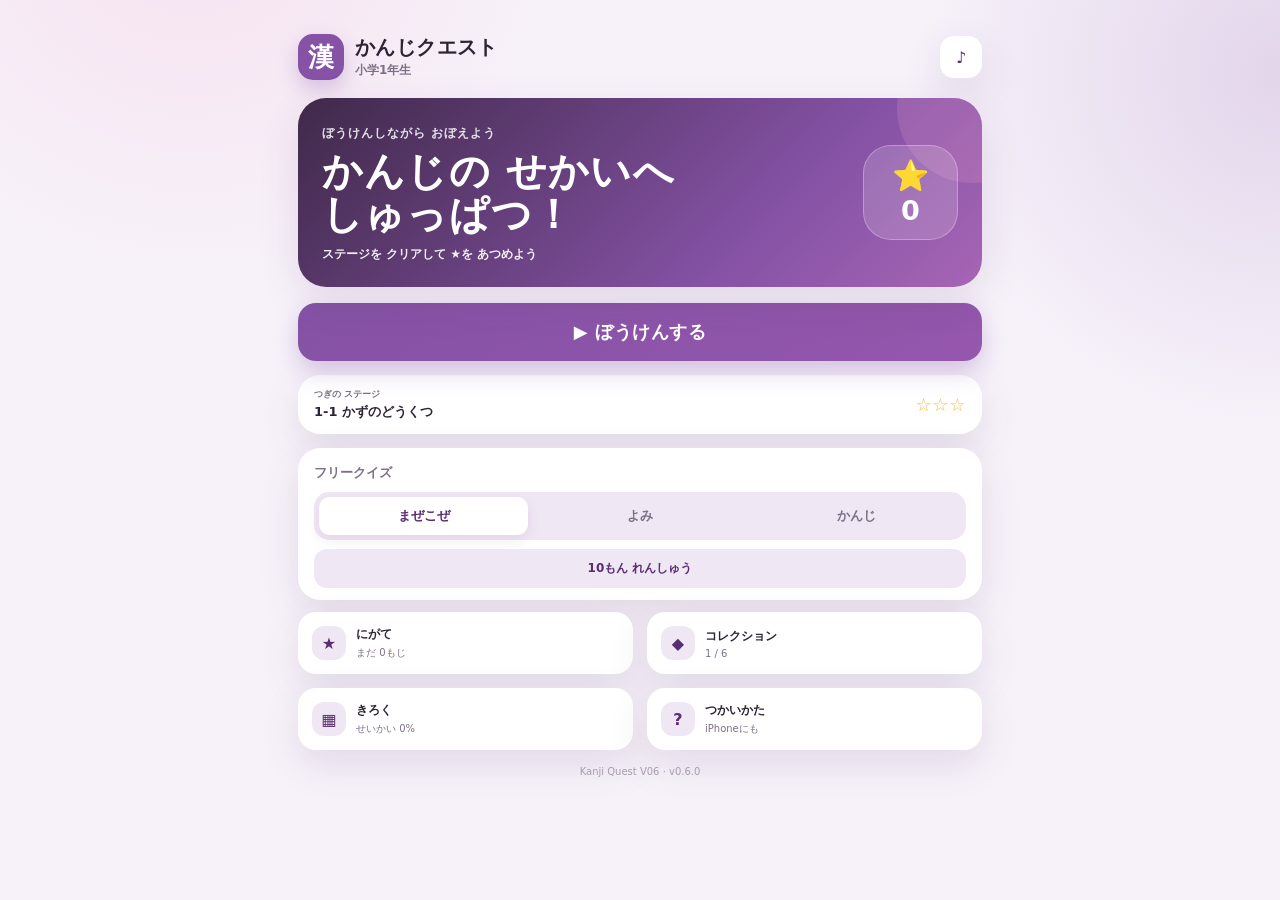
==== KANJI_QUEST_PC.html @ 20cca838 "Update Kanji Quest to V06" ====
<!doctype html>
<html lang="ja">
<head>
  <meta charset="utf-8" />
  <meta name="viewport" content="width=device-width, initial-scale=1, viewport-fit=cover" />
  <meta name="theme-color" content="#8552a5" />
  <meta name="apple-mobile-web-app-capable" content="yes" />
  <meta name="apple-mobile-web-app-status-bar-style" content="default" />
  <meta name="apple-mobile-web-app-title" content="かんじクエスト" />
  <title>かんじクエスト</title>

  <style>
:root {
  --bg: #f7f2fa;
  --panel: #ffffff;
  --ink: #2d2433;
  --muted: #7c7086;
  --main: #8552a5;
  --main-dark: #5a2d70;
  --accent: #f3a6ca;
  --soft: #f0e7f5;
  --soft-2: #eadcf2;
  --danger: #d85c86;
  --gold: #f4bd45;
  --shadow: 0 14px 40px rgba(73,39,87,.12);
  --radius: 22px;
}

* { box-sizing: border-box; }
html { min-height: 100%; background: var(--bg); }
body {
  margin: 0;
  min-height: 100vh;
  min-height: 100dvh;
  background:
    radial-gradient(circle at 15% -10%, rgba(243,166,202,.22), transparent 26%),
    radial-gradient(circle at 100% 8%, rgba(133,82,165,.18), transparent 24%),
    var(--bg);
  color: var(--ink);
  font-family: "Hiragino Sans", "Yu Gothic UI", "Yu Gothic", system-ui, sans-serif;
  -webkit-tap-highlight-color: transparent;
}

button { font: inherit; }
button:focus-visible { outline: 3px solid rgba(133,82,165,.38); outline-offset: 3px; }

.app-shell {
  width: min(100%, 720px);
  min-height: 100vh;
  min-height: 100dvh;
  margin: 0 auto;
  padding: max(20px, env(safe-area-inset-top)) max(18px, env(safe-area-inset-right)) max(24px, env(safe-area-inset-bottom)) max(18px, env(safe-area-inset-left));
}

.view { display: none; animation: fadeIn .18s ease; }
.view.active { display: block; }
@keyframes fadeIn { from { opacity: 0; transform: translateY(5px); } to { opacity: 1; transform: translateY(0); } }

.topbar, .quiz-topbar, .page-header {
  display: flex;
  align-items: center;
  justify-content: space-between;
  gap: 14px;
  margin-bottom: 18px;
}

.brand { display: flex; align-items: center; gap: 11px; }
.logo {
  width: 46px; height: 46px; border-radius: 15px;
  display: grid; place-items: center;
  background: var(--main); color: #fff;
  font-size: 26px; font-weight: 900;
  box-shadow: 0 9px 20px rgba(133,82,165,.28);
}
.brand h1, .page-header h2 { margin: 0; font-size: 20px; line-height: 1.1; letter-spacing: .02em; }
.brand p, .page-header p { margin: 4px 0 0; color: var(--muted); font-size: 12px; font-weight: 700; }

.icon-btn {
  width: 42px; height: 42px; border: 0; border-radius: 14px;
  background: var(--panel); color: var(--main-dark); box-shadow: var(--shadow);
  font-weight: 900; cursor: pointer;
}
.icon-btn.off { color: #a49aab; text-decoration: line-through; }
.icon-btn.ghost { background: var(--soft); box-shadow: none; font-size: 20px; }

.hero-card {
  background: linear-gradient(135deg, #3f2949, #8552a5 68%, #a765b5);
  border-radius: 28px;
  padding: 24px;
  color: #fff;
  display: flex;
  align-items: center;
  justify-content: space-between;
  gap: 16px;
  box-shadow: var(--shadow);
  position: relative;
  overflow: hidden;
}
.hero-card::after {
  content: "";
  position: absolute;
  width: 150px; height: 150px; border-radius: 50%;
  right: -65px; top: -65px;
  background: rgba(243,166,202,.18);
}
.hero-copy { position: relative; z-index: 1; }
.hero-copy h2 { margin: 8px 0 10px; font-size: clamp(28px, 7vw, 40px); line-height: 1.08; letter-spacing: .03em; }
.hero-copy p { margin: 0; font-weight: 700; font-size: 12px; opacity: .92; }
.eyebrow { font-size: 12px; font-weight: 900; letter-spacing: .08em; opacity: .85; }
.star-badge {
  flex: 0 0 auto;
  min-width: 95px; min-height: 95px; border-radius: 28px;
  background: rgba(255,255,255,.16);
  border: 1px solid rgba(255,255,255,.28);
  display: grid; place-items: center;
  padding: 12px;
  position: relative; z-index: 1;
}
.star-badge span { font-size: 30px; line-height: 1; }
.star-badge strong { font-size: 27px; line-height: 1; }

.mode-card, .list-card, .continue-card {
  margin-top: 14px;
  padding: 16px;
  background: var(--panel);
  border-radius: var(--radius);
  box-shadow: var(--shadow);
}
.compact-card { padding-bottom: 12px; }
.section-title { font-size: 13px; font-weight: 900; color: var(--muted); margin-bottom: 10px; }
.segmented { display: grid; grid-template-columns: repeat(3, 1fr); gap: 7px; background: var(--soft); padding: 5px; border-radius: 15px; }
.mode-btn { border: 0; border-radius: 11px; padding: 10px 6px; background: transparent; color: var(--muted); font-size: 13px; font-weight: 900; cursor: pointer; }
.mode-btn.active { background: var(--panel); color: var(--main-dark); box-shadow: 0 5px 14px rgba(73,39,87,.09); }

.primary-btn {
  width: 100%; border: 0; border-radius: 18px; margin-top: 16px; padding: 17px 18px;
  background: linear-gradient(135deg, var(--main), #9457ad); color: white; font-weight: 900; font-size: 18px; letter-spacing: .03em;
  box-shadow: 0 10px 25px rgba(133,82,165,.30); cursor: pointer;
}
.primary-btn:active { transform: translateY(1px); }
.primary-btn:disabled { opacity: .45; cursor: not-allowed; }
.next-btn { margin-top: 12px; }
.mini-primary {
  width: 100%; border: 0; border-radius: 13px; margin-top: 9px; padding: 11px;
  background: var(--soft); color: var(--main-dark); font-size: 12px; font-weight: 900; cursor: pointer;
}

.continue-card { display: flex; align-items: center; justify-content: space-between; gap: 10px; padding: 13px 16px; }
.continue-card strong { display: block; margin-top: 2px; font-size: 13px; }
.tiny-label { display: block; color: var(--muted); font-size: 9px; font-weight: 900; }
.clear-stars { color: var(--gold); font-size: 18px; letter-spacing: .04em; white-space: nowrap; }

.sub-actions { display: grid; grid-template-columns: 1fr 1fr; gap: 10px; margin-top: 12px; }
.secondary-btn {
  border: 0; border-radius: 18px; padding: 14px; background: var(--panel); color: var(--ink); box-shadow: var(--shadow);
  display: flex; align-items: center; gap: 10px; text-align: left; cursor: pointer;
}
.secondary-btn strong { display: block; font-size: 12px; }
.secondary-btn small { display: block; margin-top: 3px; color: var(--muted); font-size: 10px; }
.action-icon { width: 34px; height: 34px; border-radius: 12px; display: grid; place-items: center; background: var(--soft); color: var(--main-dark); font-weight: 900; flex: 0 0 auto; }
.danger-text { display: block; margin: 24px auto 0; border: 0; background: transparent; color: var(--danger); font-size: 12px; font-weight: 800; cursor: pointer; }
footer { margin-top: 16px; text-align: center; color: #a79cac; font-size: 10px; }

/* Stage map */
.stage-map { display: grid; gap: 11px; padding-bottom: 20px; }
.stage-node {
  border: 0;
  width: 100%;
  border-radius: 21px;
  background: var(--panel);
  box-shadow: var(--shadow);
  padding: 15px;
  display: grid;
  grid-template-columns: 46px 1fr auto;
  gap: 12px;
  align-items: center;
  color: var(--ink);
  text-align: left;
  cursor: pointer;
  position: relative;
}
.stage-node::after {
  content: "";
  position: absolute;
  left: 37px; bottom: -12px;
  width: 3px; height: 13px; border-radius: 99px;
  background: var(--soft-2);
}
.stage-node:last-child::after { display: none; }
.stage-node.locked { opacity: .47; filter: saturate(.65); cursor: default; }
.stage-node.boss { background: linear-gradient(135deg, #4a2b58, #7b458f); color: #fff; }
.stage-node.boss.locked { background: #c9b8d0; }
.stage-icon {
  width: 46px; height: 46px; border-radius: 15px; display: grid; place-items: center;
  background: var(--soft); color: var(--main-dark); font-weight: 900; font-size: 20px;
}
.stage-node.boss .stage-icon { background: rgba(255,255,255,.16); color: #fff; }
.stage-copy strong { display: block; font-size: 14px; }
.stage-copy small { display: block; margin-top: 4px; color: var(--muted); font-size: 10px; font-weight: 800; }
.stage-node.boss .stage-copy small { color: rgba(255,255,255,.75); }
.stage-stars { color: var(--gold); font-size: 15px; letter-spacing: .02em; }
.stage-lock { font-size: 17px; }

.quiz-topbar { margin-bottom: 16px; }
.progress-wrap { flex: 1; }
.progress-text { margin-bottom: 7px; text-align: center; font-size: 12px; font-weight: 900; color: var(--muted); }
.progress-track { height: 8px; border-radius: 999px; background: #e8dcef; overflow: hidden; }
.progress-bar { width: 10%; height: 100%; border-radius: inherit; background: var(--main); transition: width .25s ease; }
.quiz-status { min-width: 63px; display: grid; justify-items: end; gap: 2px; }
.mini-score, .combo-mini { font-size: 11px; font-weight: 900; color: var(--main-dark); }
.combo-mini { color: #a04d72; }

.boss-panel { margin: -4px 0 12px; padding: 12px 14px; border-radius: 17px; background: #493052; color: #fff; box-shadow: var(--shadow); }
.boss-panel > div:first-child { display: flex; justify-content: space-between; align-items: center; font-size: 11px; }
.boss-panel strong { font-size: 12px; }
.boss-track { margin-top: 8px; height: 8px; border-radius: 999px; background: rgba(255,255,255,.18); overflow: hidden; }
.boss-bar { width: 100%; height: 100%; background: linear-gradient(90deg, #f3a6ca, #fff0f7); border-radius: inherit; transition: width .25s ease; }

.question-card {
  min-height: 245px;
  border-radius: 28px;
  background: var(--panel);
  box-shadow: var(--shadow);
  padding: 24px 18px;
  display: flex; flex-direction: column; align-items: center; justify-content: center;
  text-align: center;
}
.question-kind { display: inline-flex; padding: 5px 10px; border-radius: 999px; background: var(--soft); color: var(--main-dark); font-size: 11px; font-weight: 900; }
.question-lead { margin-top: 14px; color: var(--muted); font-size: 15px; font-weight: 800; }
.question-visual { margin-top: 10px; font-size: clamp(64px, 18vw, 94px); line-height: 1; }
.question-main { margin-top: 14px; font-size: clamp(72px, 22vw, 118px); line-height: 1; font-weight: 900; letter-spacing: .02em; }
.question-main.reading-prompt { font-size: clamp(42px, 13vw, 76px); }
.question-main.opposite-prompt { font-size: clamp(64px, 20vw, 98px); }
.question-sub { margin-top: 10px; min-height: 20px; color: var(--muted); font-size: 13px; font-weight: 700; }
.combo-banner { margin: 12px auto -2px; width: fit-content; max-width: 100%; padding: 8px 14px; border-radius: 999px; background: #fff0f6; color: #9f4268; font-size: 12px; font-weight: 900; animation: pop .28s ease; }
@keyframes pop { 0%{ transform: scale(.86); opacity: .3;} 100%{ transform: scale(1); opacity: 1;} }

.answers { display: grid; grid-template-columns: 1fr; gap: 10px; margin-top: 14px; }
.answer-btn {
  min-height: 62px;
  border: 2px solid transparent; border-radius: 18px; padding: 12px 14px;
  background: var(--panel); color: var(--ink); box-shadow: 0 8px 22px rgba(73,39,87,.09);
  font-size: 22px; font-weight: 900; cursor: pointer; transition: .15s ease;
}
.answer-btn:active { transform: scale(.99); }
.answer-btn.correct { border-color: var(--main); background: #f1e6f7; color: var(--main-dark); }
.answer-btn.wrong { border-color: #e9a0ba; background: #fff0f5; color: #ad426a; }
.answer-btn.dim { opacity: .45; }
.feedback { min-height: 42px; margin-top: 12px; text-align: center; font-size: 14px; font-weight: 900; }
.feedback.good { color: var(--main-dark); }
.feedback.bad { color: #ad5072; }
.hidden { display: none !important; }

.result-card { margin-top: 3vh; background: var(--panel); border-radius: 30px; padding: 26px 20px; text-align: center; box-shadow: var(--shadow); }
.result-medal { width: 76px; height: 76px; margin: 0 auto 12px; border-radius: 25px; display: grid; place-items: center; background: #f4e7fa; color: #8b4aa4; font-size: 38px; }
.result-card h2 { font-size: 29px; margin: 9px 0 6px; }
.result-card p { color: var(--muted); font-weight: 800; }
.result-clear-stars { margin: 7px 0; color: var(--gold); font-size: 30px; letter-spacing: .08em; }
.result-stats { display: grid; grid-template-columns: 1fr 1fr; gap: 10px; margin-top: 17px; }
.three-stats { grid-template-columns: repeat(3, 1fr); }
.result-stats div { border-radius: 16px; background: var(--soft); padding: 12px 7px; }
.result-stats span, .result-stats strong { display: block; }
.result-stats span { color: var(--muted); font-size: 9px; font-weight: 800; }
.result-stats strong { margin-top: 4px; font-size: 22px; color: var(--main-dark); }
.secondary-wide { width: 100%; margin-top: 10px; border: 0; border-radius: 16px; padding: 14px; background: var(--soft); color: var(--main-dark); font-weight: 900; cursor: pointer; }
.unlock-box { margin-top: 14px; border: 2px solid #e7c8dd; border-radius: 18px; padding: 13px; background: #fff7fb; }
.unlock-box strong { display: block; color: #8d4467; font-size: 13px; }
.unlock-box span { display: block; margin-top: 3px; color: var(--muted); font-size: 11px; font-weight: 800; }

/* collection */
.collection-grid { display: grid; grid-template-columns: 1fr 1fr; gap: 11px; }
.collection-card { background: var(--panel); border-radius: 21px; padding: 17px 12px; box-shadow: var(--shadow); text-align: center; min-height: 154px; }
.collection-card.locked { filter: grayscale(.8); opacity: .58; }
.collection-icon { font-size: 47px; min-height: 58px; display: grid; place-items: center; }
.collection-card strong { display: block; margin-top: 7px; font-size: 13px; }
.collection-card small { display: block; margin-top: 5px; color: var(--muted); font-size: 10px; font-weight: 800; }
.collection-card .need { color: var(--main-dark); }

.page-header { justify-content: flex-start; }
.record-grid { display: grid; grid-template-columns: 1fr 1fr; gap: 10px; }
.stat-card { background: var(--panel); border-radius: 20px; padding: 17px; box-shadow: var(--shadow); }
.stat-card span { display: block; color: var(--muted); font-size: 11px; font-weight: 900; }
.stat-card strong { display: inline-block; margin-top: 5px; font-size: 27px; }
.stat-card small { margin-left: 4px; color: var(--muted); font-weight: 800; }
.kanji-list { display: grid; grid-template-columns: repeat(5, 1fr); gap: 8px; }
.kanji-chip { border-radius: 14px; background: var(--soft); padding: 10px 4px; text-align: center; }
.kanji-chip strong { display: block; font-size: 23px; }
.kanji-chip small { display: block; margin-top: 3px; color: var(--muted); font-size: 9px; font-weight: 800; }
.history-list, .stage-record-list { display: grid; gap: 8px; }
.history-row, .stage-record-row { display: grid; grid-template-columns: 1fr auto auto; gap: 10px; align-items: center; padding: 9px 0; border-bottom: 1px solid #eee7f1; font-size: 12px; }
.history-row:last-child, .stage-record-row:last-child { border-bottom: 0; }
.history-row span, .stage-record-row span { color: var(--muted); }
.history-row strong, .stage-record-row strong { color: var(--main-dark); }
.empty { color: var(--muted); font-size: 12px; font-weight: 800; }

.modal { position: fixed; inset: 0; z-index: 10; background: rgba(36,23,43,.48); display: grid; place-items: center; padding: 20px; }
.modal-card { position: relative; width: min(100%, 440px); border-radius: 24px; background: var(--panel); padding: 23px; box-shadow: 0 20px 60px rgba(0,0,0,.2); }
.modal-card h3 { margin: 0 34px 14px 0; font-size: 19px; }
.modal-card p, .modal-card li { color: var(--muted); font-size: 13px; font-weight: 700; line-height: 1.75; }
.modal-card ol { padding-left: 1.3em; margin-bottom: 0; }
.modal-close { position: absolute; right: 14px; top: 14px; width: 34px; height: 34px; border: 0; border-radius: 12px; background: var(--soft); color: var(--main-dark); font-weight: 900; cursor: pointer; }

@media (min-width: 660px) {
  .app-shell { padding-top: 34px; }
  .answers { grid-template-columns: repeat(3, 1fr); }
  .answer-btn { min-height: 80px; }
  .question-card { min-height: 300px; }
  .sub-actions { gap: 14px; }
  .stage-map { grid-template-columns: 1fr 1fr; }
  .stage-node::after { display: none; }
  .collection-grid { grid-template-columns: repeat(3, 1fr); }
}

@media (max-width: 430px) {
  .hero-card { padding: 19px; }
  .hero-copy p { font-size: 11px; }
  .star-badge { min-width: 78px; min-height: 78px; border-radius: 22px; }
  .three-stats { gap: 7px; }
  .result-stats div { padding: 10px 5px; }
}

@media (max-width: 360px) {
  .sub-actions { grid-template-columns: 1fr; }
  .kanji-list { grid-template-columns: repeat(4, 1fr); }
  .collection-grid { grid-template-columns: 1fr; }
}


/* =========================================================
   V03 Character Adventure
   Original gothic rabbit mascot: black / purple / pink.
   ========================================================= */
.map-guide-card {
  margin-bottom: 12px; padding: 12px 14px; border-radius: 20px;
  display: flex; align-items: center; justify-content: space-between; gap: 12px;
  background: linear-gradient(135deg, #fff, #f3e8f8); box-shadow: var(--shadow);
}
.map-guide-copy strong { display:block; margin-top:2px; font-size:13px; }
.map-guide-copy small { display:block; margin-top:4px; color:var(--muted); font-size:10px; font-weight:800; }
.map-guide-mascot { width:58px; height:58px; display:grid; place-items:center; flex:0 0 auto; }

.adventure-map { display:grid; gap:14px; padding-bottom:24px; }
.world-board {
  position:relative; height:350px; border-radius:28px; overflow:hidden;
  background:
    radial-gradient(circle at 12% 16%, rgba(255,255,255,.72) 0 2px, transparent 3px),
    radial-gradient(circle at 84% 24%, rgba(255,255,255,.58) 0 2px, transparent 3px),
    radial-gradient(circle at 67% 74%, rgba(255,255,255,.48) 0 2px, transparent 3px),
    linear-gradient(160deg, #eadcf4, #f9eff7 52%, #ded0ea);
  box-shadow:var(--shadow); border:1px solid rgba(116,69,139,.08);
}
.world-board.world-2 { background:linear-gradient(160deg,#e8def6,#f7edf8 50%,#d8d7f3); }
.world-title {
  position:absolute; z-index:6; left:14px; top:12px; right:14px;
  display:flex; gap:8px; align-items:center; pointer-events:none;
}
.world-title > span { width:31px; height:31px; border-radius:11px; display:grid; place-items:center; background:rgba(255,255,255,.72); }
.world-title strong { display:block; font-size:12px; color:#4e315c; }
.world-title small { display:block; margin-top:1px; color:#806f88; font-size:9px; font-weight:800; }
.world-path { position:absolute; inset:45px 12px 8px; width:calc(100% - 24px); height:calc(100% - 53px); z-index:1; overflow:visible; }
.world-path path { fill:none; stroke:#c19bd3; stroke-width:2.2; stroke-linecap:round; stroke-dasharray:2.2 3; vector-effect:non-scaling-stroke; }
.world-deco { position:absolute; color:#b07ac6; opacity:.36; font-weight:900; pointer-events:none; }
.world-deco.d1 { right:9%; top:17%; font-size:22px; }
.world-deco.d2 { left:9%; top:50%; font-size:25px; }
.world-deco.d3 { right:13%; bottom:10%; font-size:18px; }

.map-node {
  position:absolute; z-index:4; transform:translate(-50%,-50%); border:0; background:transparent;
  width:74px; min-height:82px; padding:0; color:var(--ink); cursor:pointer;
}
.map-node-icon {
  width:48px; height:48px; margin:0 auto; border-radius:17px; display:grid; place-items:center;
  background:#fff; color:var(--main-dark); box-shadow:0 8px 20px rgba(67,37,82,.16);
  border:3px solid #d7c0e3; font-size:19px; font-weight:900; transition:.18s ease;
}
.map-node.current .map-node-icon { border-color:#8f4fab; box-shadow:0 0 0 6px rgba(143,79,171,.12),0 8px 22px rgba(67,37,82,.2); animation:nodePulse 1.5s ease-in-out infinite; }
.map-node.boss .map-node-icon { background:linear-gradient(145deg,#4b2e57,#7a438e); border-color:#f3a6ca; color:#fff; }
.map-node.locked { opacity:.46; filter:saturate(.5); cursor:default; }
.map-node-label { margin-top:5px; display:block; text-align:center; line-height:1.05; text-shadow:0 1px 0 rgba(255,255,255,.8); }
.map-node-label strong { display:block; font-size:10px; color:#5d3b69; }
.map-node-label small { display:block; max-width:82px; margin:2px auto 0; font-size:8px; font-weight:800; color:#76677e; white-space:nowrap; }
.map-node-label b { display:block; margin-top:2px; font-size:9px; letter-spacing:-.04em; color:#d69d24; }
@keyframes nodePulse { 50% { transform:translateY(-2px) scale(1.04); } }

/* CSS-drawn original gothic rabbit mascot - closer to the sample mood */
.goth-bunny {
  --bun-scale:1;
  position:relative; width:62px; height:74px; display:block; transform-origin:50% 100%; transform:scale(var(--bun-scale));
  filter:drop-shadow(0 7px 7px rgba(60,31,72,.20));
}
.goth-bunny.mini { --bun-scale:.75; transform:scale(var(--bun-scale)); }
.bunny-wing { position:absolute; z-index:1; top:36px; width:15px; height:18px; background:linear-gradient(180deg,#473150,#261c2b); border:2px solid #211925; }
.bunny-wing.wing-l { left:6px; clip-path:polygon(100% 0,20% 28%,86% 50%,0 100%,100% 82%); transform:rotate(-10deg); }
.bunny-wing.wing-r { right:6px; clip-path:polygon(0 0,80% 28%,14% 50%,100% 100%,0 82%); transform:rotate(10deg); }
.bunny-ear { position:absolute; z-index:2; top:0; width:18px; height:36px; border-radius:55% 55% 48% 48%; background:#1f1825; border:2px solid #120f16; overflow:hidden; }
.bunny-ear::after { content:""; position:absolute; inset:4px 4px 7px; border-radius:inherit; background:linear-gradient(#9c5aa8,#ef9bc7); }
.bunny-ear.ear-l { left:10px; transform:rotate(-16deg); }
.bunny-ear.ear-r { right:10px; transform:rotate(16deg); }
.bunny-hood { position:absolute; z-index:3; top:18px; left:6px; width:50px; height:37px; border-radius:53% 53% 47% 47%; background:linear-gradient(180deg,#2b222f,#18131d); border:3px solid #120f16; }
.bunny-face { position:absolute; z-index:4; top:24px; left:13px; width:36px; height:28px; border-radius:48% 48% 45% 45%; background:#fff8fd; border:2px solid #2b232f; }
.eye { position:absolute; top:11px; width:4px; height:7px; border-radius:50%; background:#2a2130; }
.eye-l { left:9px; } .eye-r { right:9px; }
.cheek { position:absolute; top:18px; width:6px; height:3px; border-radius:50%; background:#f3a6ca; opacity:.82; }
.cheek-l { left:4px; } .cheek-r { right:4px; }
.mouth { position:absolute; left:50%; top:17px; width:8px; height:5px; border-bottom:2px solid #5e3b67; border-radius:0 0 50% 50%; transform:translateX(-50%); }
.tear { display:none; position:absolute; z-index:6; top:16px; width:5px; height:10px; border-radius:60% 40% 60% 40%; background:#71c8ef; box-shadow:0 0 10px rgba(113,200,239,.35); }
.tear-l { left:5px; transform:rotate(20deg); } .tear-r { right:5px; transform:rotate(-20deg); }
.bunny-ribbon { position:absolute; z-index:6; top:12px; left:21px; width:22px; height:10px; }
.bunny-ribbon::before,.bunny-ribbon::after { content:""; position:absolute; top:1px; width:12px; height:10px; border-radius:70% 25% 70% 25%; background:linear-gradient(135deg,#b84fbb,#f19cca); border:1px solid #592d66; }
.bunny-ribbon::before { left:-4px; transform:rotate(18deg); } .bunny-ribbon::after { right:-4px; transform:scaleX(-1) rotate(18deg); }
.bunny-skull { position:absolute; z-index:7; top:12px; left:26px; width:12px; height:12px; border-radius:50%; background:#f7bfd9; border:1.5px solid #5d355f; }
.bunny-skull::before,.bunny-skull::after { content:""; position:absolute; bottom:-4px; width:4px; height:5px; border-radius:0 0 3px 3px; background:#f7bfd9; border:1.5px solid #5d355f; border-top:0; }
.bunny-skull::before { left:1px; } .bunny-skull::after { right:1px; }
.bunny-skull i,.bunny-skull b { position:absolute; top:4px; width:2px; height:2px; border-radius:50%; background:#5d355f; }
.bunny-skull i { left:3px; } .bunny-skull b { right:3px; }
.bunny-body { position:absolute; z-index:2; left:17px; bottom:0; width:28px; height:25px; border-radius:48% 48% 42% 42%; background:#2f2336; border:2px solid #19131d; }
.bunny-body::before,.bunny-body::after { content:""; position:absolute; bottom:-3px; width:10px; height:7px; border-radius:50%; background:#2f2336; border:2px solid #19131d; }
.bunny-body::before { left:-5px; transform:rotate(15deg); } .bunny-body::after { right:-5px; transform:rotate(-15deg); }
.bunny-body .heart { position:absolute; left:10px; top:5px; width:8px; height:8px; transform:rotate(45deg); background:#e983b8; border-radius:2px; }
.bunny-body .heart::before,.bunny-body .heart::after { content:""; position:absolute; width:8px; height:8px; border-radius:50%; background:#e983b8; }
.bunny-body .heart::before { left:-4px; } .bunny-body .heart::after { top:-4px; }
.goth-bunny::after { content:""; position:absolute; inset:auto auto 14px 6px; width:50px; height:22px; border-radius:50%; background:radial-gradient(ellipse at center, rgba(243,166,202,.28), rgba(243,166,202,0)); opacity:0; transform:scale(.7); pointer-events:none; }

.map-mascot-anchor { position:absolute; z-index:8; width:64px; height:78px; transform:translate(-50%,-89%); pointer-events:none; transition:left .95s cubic-bezier(.2,.8,.25,1), top .95s cubic-bezier(.2,.8,.25,1); }
.map-mascot-anchor.arrive { animation:mascotArrive .55s ease both; }
@keyframes mascotArrive { from{opacity:0;transform:translate(-50%,-120%) scale(.65)} to{opacity:1;transform:translate(-50%,-89%) scale(1)} }

/* Quiz journey strip */
.quest-scene { margin:-2px 0 10px; padding:10px 12px 8px; border-radius:18px; background:rgba(255,255,255,.78); border:1px solid rgba(123,69,143,.08); box-shadow:0 7px 22px rgba(73,39,87,.07); position:relative; overflow:visible; }
.quest-scene::after { content:""; position:absolute; inset:0; background:radial-gradient(circle at 50% 50%, rgba(255,255,255,.18), transparent 55%); opacity:0; pointer-events:none; }
.quest-scene.fx-happy::after, .quest-scene.fx-celebrate::after { animation:sceneFlash .9s ease; }
.quest-scene.fx-sad::after { animation:sceneSad .9s ease; }
.quest-scene.fx-attack::after { animation:sceneAttack .9s ease; }
.quest-scene-top { display:flex; justify-content:space-between; gap:10px; align-items:center; }
.reaction-text { color:#7a5b84; font-size:9px; font-weight:900; }
.journey-lane { position:relative; height:58px; margin-top:2px; }
.journey-track { position:absolute; left:20px; right:25px; top:34px; height:7px; border-radius:99px; background:#eadff0; overflow:hidden; }
.journey-fill { width:0; height:100%; border-radius:inherit; background:linear-gradient(90deg,#a762ba,#f09bc9); transition:width .5s cubic-bezier(.2,.8,.25,1); }
.journey-track::after { content:"✦  ·  ✦  ·  ✦  ·  ✦"; position:absolute; left:12%; right:10%; top:-16px; text-align:center; color:#cab0d5; font-size:8px; letter-spacing:.5em; white-space:nowrap; }
.journey-goal { position:absolute; right:0; top:15px; font-size:25px; }
.quiz-mascot-anchor { position:absolute; z-index:4; left:0%; top:0; width:58px; height:64px; transform:translateX(-18px); transition:left .5s cubic-bezier(.2,.8,.25,1); }
.quiz-mascot-anchor .goth-bunny { --bun-scale:.82; transform-origin:50% 0; }

/* Mascot reaction animations */
.goth-bunny.idle { animation:bunnyIdle 1.6s ease-in-out infinite; }
.goth-bunny.walk { animation:bunnyWalk .22s ease-in-out infinite alternate; }
.goth-bunny.happy { animation:bunnyHappy .58s cubic-bezier(.2,.85,.28,1) 2; }
.goth-bunny.celebrate { animation:bunnyCelebrate .48s cubic-bezier(.2,.85,.28,1) 3; }
.goth-bunny.attack { animation:bunnyAttack .95s cubic-bezier(.25,.95,.2,1) 1; }
.goth-bunny.sad { animation:bunnySad .65s ease-in-out 1; }
.goth-bunny.victory { animation:bunnyVictory .7s ease-in-out 3; }
.goth-bunny.happy::after,.goth-bunny.celebrate::after,.goth-bunny.victory::after { opacity:1; animation:glowBurst .65s ease-out 1; }
.goth-bunny.sad .tear { display:block; animation:tearDrop .85s ease-in 2; }
.goth-bunny.sad .mouth { top:19px; border-bottom:0; border-top:2px solid #5e3b67; border-radius:50% 50% 0 0; }
.goth-bunny.happy .eye,.goth-bunny.celebrate .eye,.goth-bunny.victory .eye { width:5px; height:8px; background:#241a2a; border:0; border-radius:50%; transform:scale(1.08); box-shadow:0 0 0 1px rgba(255,255,255,.08),0 0 8px rgba(229,127,190,.35); }
.goth-bunny.happy .eye::after,.goth-bunny.celebrate .eye::after,.goth-bunny.victory .eye::after { content:""; position:absolute; width:2px; height:2px; border-radius:50%; background:#fff; left:1px; top:1px; }
.goth-bunny.happy .mouth,.goth-bunny.celebrate .mouth,.goth-bunny.victory .mouth { top:17px; width:9px; height:6px; border:0; border-radius:0 0 9px 9px; background:#d962a0; box-shadow:inset 0 2px 0 #5e3b67; }
.goth-bunny.happy .bunny-ribbon,.goth-bunny.celebrate .bunny-ribbon,.goth-bunny.victory .bunny-ribbon { filter:drop-shadow(0 0 8px rgba(240,155,201,.5)); }
.goth-bunny.attack .bunny-body { transform:rotate(-12deg) translateX(2px); }
.goth-bunny.attack .bunny-wing.wing-l { animation:wingFlapL .16s linear 5 alternate; }
.goth-bunny.attack .bunny-wing.wing-r { animation:wingFlapR .16s linear 5 alternate; }
@keyframes bunnyIdle { 0%,100%{transform:scale(var(--bun-scale))} 50%{transform:translateY(-2px) scale(var(--bun-scale))} }
@keyframes bunnyWalk { from{transform:translateY(0) rotate(-2deg) scale(var(--bun-scale))} to{transform:translateY(-5px) rotate(2deg) scale(var(--bun-scale))} }
@keyframes bunnyHappy { 0%,100%{transform:translateY(0) scale(var(--bun-scale))} 34%{transform:translateY(-16px) rotate(-8deg) scale(calc(var(--bun-scale) * 1.05))} 65%{transform:translateY(-9px) rotate(8deg) scale(calc(var(--bun-scale) * 1.02))} }
@keyframes bunnyCelebrate { 0%,100%{transform:translateY(0) rotate(0) scale(var(--bun-scale))} 25%{transform:translateY(-18px) rotate(-10deg) scale(calc(var(--bun-scale) * 1.06))} 55%{transform:translateY(-8px) rotate(11deg) scale(calc(var(--bun-scale) * 1.02))} 78%{transform:translateY(-16px) rotate(-7deg) scale(calc(var(--bun-scale) * 1.05))} }
@keyframes bunnyAttack { 0%{transform:translateX(0) scale(var(--bun-scale))} 24%{transform:translateX(10px) translateY(-4px) rotate(-6deg) scale(var(--bun-scale))} 46%{transform:translateX(34px) translateY(-10px) rotate(10deg) scale(calc(var(--bun-scale) * 1.08))} 64%{transform:translateX(42px) translateY(-4px) rotate(-7deg) scale(calc(var(--bun-scale) * 1.06))} 100%{transform:translateX(0) scale(var(--bun-scale))} }
@keyframes bunnySad { 0%,100%{transform:scale(var(--bun-scale))} 35%{transform:translateY(5px) rotate(-5deg) scale(var(--bun-scale))} 65%{transform:translateY(5px) rotate(5deg) scale(var(--bun-scale))} }
@keyframes bunnyVictory { 0%,100%{transform:translateY(0) rotate(0) scale(var(--bun-scale))} 30%{transform:translateY(-19px) rotate(-11deg) scale(calc(var(--bun-scale) * 1.07))} 58%{transform:translateY(-9px) rotate(12deg) scale(calc(var(--bun-scale) * 1.03))} 84%{transform:translateY(-18px) rotate(-8deg) scale(calc(var(--bun-scale) * 1.07))} }
@keyframes tearDrop { from{transform:translateY(-2px);opacity:0} 22%{opacity:1} to{transform:translateY(15px);opacity:0} }
@keyframes glowBurst { 0%{transform:scale(.6);opacity:0} 35%{opacity:1} 100%{transform:scale(1.25);opacity:0} }
@keyframes wingFlapL { from{transform:rotate(-10deg)} to{transform:rotate(-24deg)} }
@keyframes wingFlapR { from{transform:rotate(10deg)} to{transform:rotate(24deg)} }
@keyframes sceneFlash { 0%{opacity:0} 25%{opacity:1} 100%{opacity:0} }
@keyframes sceneSad { 0%{opacity:0} 35%{opacity:.65; background:radial-gradient(circle at 50% 50%, rgba(113,200,239,.18), transparent 55%)} 100%{opacity:0} }
@keyframes sceneAttack { 0%{opacity:0} 30%{opacity:.9; background:linear-gradient(90deg, transparent 0, rgba(243,166,202,.35) 45%, transparent 80%)} 100%{opacity:0} }
/* V04 includes boss hit, knockback and KO reactions. */
.boss-head-row { display:flex; justify-content:space-between; align-items:center; font-size:11px; }
.boss-identity { display:flex; align-items:center; gap:7px; }
.boss-avatar { width:31px; height:31px; border-radius:11px; display:grid; place-items:center; background:rgba(255,255,255,.13); font-size:20px; }
.boss-panel > div:first-child { font-size:11px; }

.result-mascot-stage { position:relative; height:80px; display:grid; place-items:center; margin:-4px 0 2px; }
.result-bunny { --bun-scale:1.1; }
.result-sparkle { position:absolute; color:#d27bac; opacity:.82; animation:sparkle 1s ease-in-out infinite alternate; }
.result-sparkle.s1 { left:29%; top:15%; } .result-sparkle.s2 { right:27%; top:7%; animation-delay:.2s; } .result-sparkle.s3 { right:31%; bottom:4%; animation-delay:.4s; }
@keyframes sparkle { to{transform:scale(1.35) rotate(18deg);opacity:.35} }

@media (min-width:660px) {
  .adventure-map { grid-template-columns:1fr 1fr; }
  .world-board { height:390px; }
}
@media (max-width:430px) {
  .world-board { height:335px; }
  .map-node { width:68px; }
  .map-node-icon { width:44px;height:44px;border-radius:15px; }
  .map-node-label small { max-width:76px;font-size:7.5px; }
  .quest-scene { padding-left:9px;padding-right:9px; }
}

@media (max-width:430px) {
  .app-shell { padding-left:max(10px, env(safe-area-inset-left)); padding-right:max(10px, env(safe-area-inset-right)); padding-top:max(8px, env(safe-area-inset-top)); padding-bottom:max(10px, env(safe-area-inset-bottom)); }
  #quizView.active { min-height:calc(100dvh - 18px); display:flex; flex-direction:column; gap:0; overflow:hidden; }
  .quiz-topbar { flex:0 0 auto; gap:8px; margin-bottom:6px; }
  .icon-btn { width:36px; height:36px; border-radius:12px; }
  .progress-text { margin-bottom:3px; font-size:10px; }
  .progress-track { height:6px; }
  .quiz-status { min-width:48px; gap:0; }
  .mini-score,.combo-mini { font-size:10px; }
  .quest-scene { flex:0 0 auto; padding:5px 8px 4px; margin:0 0 6px; border-radius:15px; min-height:66px; }
  .quest-scene-top .tiny-label { font-size:7px; }
  .reaction-text { font-size:7.5px; }
  .journey-lane { height:44px; margin-top:0; }
  .journey-track { top:23px; left:16px; right:22px; height:5px; }
  .journey-track::after { display:none; }
  .journey-goal { top:4px; font-size:20px; }
  .quiz-mascot-anchor { width:46px; height:48px; transform:translateX(-14px); top:-2px; }
  .quiz-mascot-anchor .goth-bunny { --bun-scale:.62; transform-origin:50% 0; }
  .boss-panel { flex:0 0 auto; margin:0 0 6px; padding:7px 10px; border-radius:13px; }
  .boss-avatar { width:25px; height:25px; font-size:16px; }
  .boss-track { margin-top:5px; height:6px; }
  .question-card { flex:0 0 auto; min-height:132px; max-height:168px; padding:10px 12px; border-radius:21px; }
  .question-kind { padding:3px 9px; font-size:9px; }
  .question-lead { margin-top:7px; font-size:11px; line-height:1.25; }
  .question-visual { margin-top:5px; font-size:clamp(38px, 10vw, 48px); }
  .question-main { margin-top:6px; font-size:clamp(46px, 14vw, 66px); }
  .question-main.reading-prompt { font-size:clamp(24px, 8vw, 38px); }
  .question-main.opposite-prompt { font-size:clamp(44px, 13vw, 62px); }
  .question-sub { display:none; }
  .combo-banner { flex:0 0 auto; margin:5px auto 0; padding:4px 9px; font-size:9.5px; }
  .answers { flex:0 0 auto; gap:6px; margin-top:7px; }
  .answers.answer-grid-3 { grid-template-columns:repeat(3,1fr); }
  .answers.answer-grid-2 { grid-template-columns:repeat(2,1fr); }
  .answers.answer-grid-2 .answer-btn:last-child:nth-child(odd) { grid-column:1 / -1; }
  .answer-btn { min-height:45px; border-radius:14px; padding:7px 8px; font-size:18px; line-height:1.1; }
  .feedback { flex:0 0 auto; min-height:16px; margin-top:4px; font-size:10px; line-height:1.25; }
  .primary-btn.next-btn { flex:0 0 auto; margin-top:5px; padding:10px 14px; border-radius:14px; font-size:14px; }
  #resultView.active .result-card { margin-top:0; padding:12px 12px 14px; border-radius:22px; }
  .result-mascot-stage { height:54px; margin:-2px 0 0; }
  .result-bunny { --bun-scale:.72; }
  .result-sparkle { font-size:11px; }
  .result-medal { width:48px; height:48px; margin:2px auto 5px; border-radius:16px; font-size:25px; }
  .result-card .eyebrow { font-size:9px; }
  .result-card h2 { font-size:22px; margin:5px 0 3px; }
  .result-clear-stars { margin:3px 0; font-size:23px; }
  .result-card p { margin:4px 0; font-size:12px; }
  .result-stats { gap:6px; margin-top:8px; }
  .result-stats div { padding:8px 4px; border-radius:13px; }
  .result-stats span { font-size:7.5px; }
  .result-stats strong { margin-top:2px; font-size:18px; }
  .unlock-box { margin-top:8px; padding:8px; border-radius:14px; }
  .unlock-box strong { font-size:11px; }
  .unlock-box span { margin-top:1px; font-size:9px; }
  #resultView .primary-btn { margin-top:8px; padding:11px 13px; font-size:15px; }
  #resultView .secondary-wide { margin-top:6px; padding:10px; border-radius:13px; font-size:13px; }
}

@media (max-width:430px) and (max-height:700px) {
  .quest-scene { min-height:56px; padding-top:3px; padding-bottom:2px; }
  .journey-lane { height:34px; }
  .journey-track { top:19px; }
  .journey-goal { top:1px; }
  .quiz-mascot-anchor .goth-bunny { --bun-scale:.54; transform-origin:50% 0; }
  .question-card { min-height:112px; max-height:138px; padding:8px 10px; }
  .question-main { font-size:clamp(40px,12vw,56px); }
  .answer-btn { min-height:41px; font-size:17px; }
  .feedback { min-height:14px; }
  .primary-btn.next-btn { padding:8px 12px; }
}

/* V04 reaction particles and boss hit/KO */
.quest-scene,.boss-panel { position:relative; }
.fx-particle { position:absolute; z-index:30; left:50%; top:50%; font-style:normal; font-weight:900; pointer-events:none; transform:translate(-50%,-50%); opacity:0; animation:fxBurst .92s cubic-bezier(.15,.8,.25,1) var(--delay,0s) forwards; }
.fx-happy,.fx-celebrate,.fx-ko { color:#e878b6; text-shadow:0 0 8px rgba(232,120,182,.38); }
.fx-sad { color:#67bde9; }
.fx-attack,.fx-boss { color:#f2b84b; text-shadow:0 0 8px rgba(242,184,75,.4); }
@keyframes fxBurst { 0%{opacity:0;transform:translate(-50%,-50%) scale(.35) rotate(0)} 18%{opacity:1} 100%{opacity:0;transform:translate(calc(-50% + var(--dx)),calc(-50% + var(--dy))) scale(1.15) rotate(var(--rot))} }
.quest-scene.fx-happy { animation:sceneBounce .5s ease; }
.quest-scene.fx-celebrate { animation:sceneParty .75s ease; }
.quest-scene.fx-sad { animation:sceneWobble .58s ease; }
.quest-scene.fx-attack { animation:sceneDash .55s ease; }
@keyframes sceneBounce { 40%{transform:translateY(-3px) scale(1.01)} }
@keyframes sceneParty { 20%{transform:scale(1.015)} 45%{transform:rotate(-.4deg) scale(1.02)} 70%{transform:rotate(.4deg) scale(1.02)} }
@keyframes sceneWobble { 25%{transform:translateX(-2px)} 50%{transform:translateX(2px)} 75%{transform:translateX(-1px)} }
@keyframes sceneDash { 35%{transform:translateX(3px)} 60%{transform:translateX(-2px)} }
.boss-panel.boss-hit { animation:bossHitPanel .58s ease; box-shadow:0 0 0 3px rgba(255,137,177,.18),0 12px 34px rgba(176,62,111,.25); }
.boss-avatar-hit { animation:bossAvatarHit .62s cubic-bezier(.2,.85,.3,1); }
.boss-hit-burst,.boss-ko { position:absolute; z-index:35; right:14px; top:50%; transform:translateY(-50%); font-weight:1000; color:#fff4b8; text-shadow:0 2px 0 #9d3c67,0 0 10px rgba(255,255,255,.35); animation:hitText .78s ease forwards; pointer-events:none; }
.boss-ko { left:50%; right:auto; top:50%; font-size:28px; color:#fff; }
.boss-panel.boss-defeated { animation:bossDefeatPanel 1.05s ease forwards; }
.boss-avatar-ko { animation:bossAvatarKO 1.05s cubic-bezier(.15,.85,.3,1) forwards; }
@keyframes bossHitPanel { 0%,100%{transform:translateX(0);filter:none} 18%{transform:translateX(-7px);filter:brightness(1.55) saturate(1.3)} 36%{transform:translateX(6px)} 55%{transform:translateX(-4px)} 72%{transform:translateX(2px)} }
@keyframes bossAvatarHit { 0%{transform:scale(1)} 28%{transform:translateX(10px) rotate(16deg) scale(.86)} 52%{transform:translateX(-5px) rotate(-8deg)} 100%{transform:none} }
@keyframes hitText { 0%{opacity:0;transform:translateY(-50%) scale(.45)} 25%{opacity:1;transform:translateY(-70%) scale(1.18)} 100%{opacity:0;transform:translateY(-105%) scale(.92)} }
@keyframes bossDefeatPanel { 0%{filter:none;opacity:1;transform:none} 22%{filter:brightness(1.8);transform:translateX(-7px)} 40%{transform:translateX(7px)} 62%{filter:brightness(1);transform:translateY(-4px) scale(1.01)} 100%{filter:grayscale(.5);opacity:.42;transform:translateY(7px) scale(.96)} }
@keyframes bossAvatarKO { 0%{transform:none;opacity:1} 35%{transform:translateX(13px) translateY(-10px) rotate(28deg) scale(1.15)} 72%{transform:translateX(28px) translateY(5px) rotate(65deg) scale(.72);opacity:.8} 100%{transform:translateX(42px) translateY(18px) rotate(95deg) scale(.35);opacity:0} }

/* V05 companions + high difficulty compound questions */
.quest-meta-right { display:flex; align-items:center; justify-content:flex-end; gap:6px; min-width:0; }
.companion-party { display:inline-flex; align-items:center; gap:2px; white-space:nowrap; }
.companion-party b { font-size:7px; color:#9a83a4; margin-right:1px; }
.companion-chip { width:20px; height:20px; display:grid; place-items:center; border-radius:50%; background:#fff; border:1px solid #eadcf2; box-shadow:0 2px 6px rgba(73,39,87,.09); font-size:12px; }
.companion-party.party-cheer .companion-chip { animation:companionCheer .45s ease 2; }
.companion-party.party-sad .companion-chip { animation:companionSad .55s ease 1; }
@keyframes companionCheer { 45%{transform:translateY(-5px) rotate(-6deg) scale(1.12)} 70%{transform:translateY(-2px) rotate(6deg)} }
@keyframes companionSad { 35%{transform:translateY(2px) rotate(-5deg)} 65%{transform:translateY(2px) rotate(5deg)} }
.result-companions { min-height:22px; margin:2px auto 4px; display:flex; justify-content:center; align-items:center; gap:4px; color:var(--muted); font-size:8px; font-weight:900; }
.result-companions .companion-chip { width:23px; height:23px; font-size:14px; }
.question-main.compound-prompt { font-size:clamp(42px, 13vw, 72px); letter-spacing:.03em; }
.question-main.compound-reading-prompt { font-size:clamp(28px, 9vw, 48px); }
.question-kind { white-space:nowrap; }
@media (max-width:430px) {
  .quest-scene-top { align-items:flex-start; }
  .quest-meta-right { gap:4px; }
  .companion-party b { display:none; }
  .companion-chip { width:17px; height:17px; font-size:10px; }
  .reaction-text { max-width:120px; overflow:hidden; text-overflow:ellipsis; white-space:nowrap; }
  .question-main.compound-prompt { font-size:clamp(34px, 11vw, 52px); }
  .question-main.compound-reading-prompt { font-size:clamp(22px, 7.5vw, 34px); }
}
@media (prefers-reduced-motion: reduce) {
  .goth-bunny,.map-node.current .map-node-icon,.result-sparkle { animation:none !important; }
  .map-mascot-anchor,.quiz-mascot-anchor,.journey-fill { transition:none !important; }
}

.result-bunny.sad ~ .result-sparkle { display:none; }


/* V05.1 character visibility / party layout */
.companion-stage {
  margin-top:12px;
  min-height:92px;
  padding:10px 12px 12px;
  border-radius:20px;
  background:linear-gradient(180deg,rgba(255,255,255,.84),rgba(249,241,252,.9));
  border:1px solid rgba(133,82,165,.09);
  box-shadow:0 8px 24px rgba(73,39,87,.07);
}
.companion-stage:empty { display:none; }
.companion-stage-title { text-align:center; color:#80668a; font-size:9px; font-weight:900; margin-bottom:5px; }
.companion-stage-row { display:flex; justify-content:center; align-items:flex-end; gap:10px; }
.companion-stage-card { width:66px; min-width:0; text-align:center; }
.companion-stage-card > span {
  width:46px; height:46px; margin:0 auto; display:grid; place-items:center;
  border-radius:17px; background:#fff; border:2px solid #eadcf2;
  box-shadow:0 6px 16px rgba(73,39,87,.11); font-size:29px;
}
.companion-stage-card small {
  display:block; margin-top:4px; color:#7b6982; font-size:7px; line-height:1.15; font-weight:900;
  overflow:hidden; text-overflow:ellipsis; white-space:nowrap;
}
.companion-stage.party-cheer .companion-stage-card > span { animation:companionBigCheer .55s ease 2; }
.companion-stage.party-sad .companion-stage-card > span { animation:companionBigSad .62s ease 1; }
@keyframes companionBigCheer { 35%{transform:translateY(-9px) rotate(-7deg) scale(1.14)} 68%{transform:translateY(-3px) rotate(7deg) scale(1.06)} }
@keyframes companionBigSad { 30%{transform:translateY(3px) rotate(-6deg)} 62%{transform:translateY(3px) rotate(6deg)} }
.quiz-mascot-anchor.at-goal .goth-bunny { animation:bunnyVictory .7s ease-in-out 2; }

@media (max-width:430px) {
  .quest-scene { min-height:88px; padding:6px 9px 5px; }
  .journey-lane { height:60px; }
  .journey-track { top:35px; left:18px; right:29px; height:6px; }
  .journey-goal { top:14px; right:1px; font-size:24px; }
  .quiz-mascot-anchor { width:58px; height:64px; top:0; transform:translateX(-17px); }
  .quiz-mascot-anchor .goth-bunny { --bun-scale:.78; transform-origin:50% 0; }
  .companion-chip { width:27px; height:27px; font-size:17px; border-width:1.5px; }
  .quest-meta-right { gap:5px; }
  .companion-party { gap:3px; }
  .reaction-text { max-width:105px; font-size:7.5px; }
  .companion-stage { margin-top:10px; min-height:88px; padding:8px 8px 10px; }
  .companion-stage-row { gap:6px; }
  .companion-stage-card { width:62px; }
  .companion-stage-card > span { width:44px; height:44px; border-radius:16px; font-size:27px; }
  .companion-stage-card small { font-size:6.5px; }
}

@media (max-width:430px) and (max-height:700px) {
  .quest-scene { min-height:76px; }
  .journey-lane { height:49px; }
  .journey-track { top:29px; }
  .journey-goal { top:8px; font-size:22px; }
  .quiz-mascot-anchor .goth-bunny { --bun-scale:.69; }
  .companion-stage { min-height:72px; padding:6px 7px 7px; }
  .companion-stage-title { margin-bottom:3px; }
  .companion-stage-card > span { width:36px; height:36px; font-size:22px; }
  .companion-stage-card small { display:none; }
}


/* V06 unified original companion art */
.companion-svg { width:100%; height:100%; display:block; overflow:visible; }
.companion-chip.art { padding:1px; overflow:hidden; background:linear-gradient(180deg,#fff,#f7edf9); }
.companion-chip.art .companion-svg { width:100%; height:100%; }
.companion-stage { margin-top:auto !important; min-height:128px; padding:9px 10px 12px; display:block; }
.companion-stage-title { font-size:10px; margin-bottom:4px; letter-spacing:.04em; }
.companion-stage-row { min-height:92px; display:flex; align-items:flex-end; justify-content:center; gap:6px; }
.companion-stage-card { width:76px; flex:0 1 76px; text-align:center; }
.companion-art-frame {
  width:68px; height:74px; margin:0 auto; display:block; border-radius:22px;
  background:radial-gradient(circle at 50% 35%,#fff 0,#fff 42%,#f4e9f7 100%);
  border:2px solid #e5cfea; box-shadow:0 7px 18px rgba(73,39,87,.12); padding:2px;
}
.companion-stage-card small { margin-top:3px; font-size:7px; }
.companion-stage.party-count-1 .companion-stage-card { width:104px; flex-basis:104px; }
.companion-stage.party-count-1 .companion-art-frame { width:88px; height:94px; border-radius:26px; }
.companion-stage.party-count-2 .companion-art-frame { width:80px; height:86px; }
.companion-stage.party-count-3 .companion-art-frame { width:72px; height:78px; }
.companion-stage.party-count-4 .companion-art-frame { width:64px; height:70px; }
.companion-stage.party-cheer .companion-art-frame { animation:companionArtCheer .52s cubic-bezier(.2,.9,.25,1) 2; }
.companion-stage.party-sad .companion-art-frame { animation:companionArtSad .68s ease 1; filter:saturate(.72); }
.companion-party.party-cheer .companion-chip.art { animation:companionArtCheer .45s ease 2; }
.companion-party.party-sad .companion-chip.art { animation:companionArtSad .58s ease 1; }
@keyframes companionArtCheer { 0%,100%{transform:none} 36%{transform:translateY(-10px) rotate(-7deg) scale(1.08)} 70%{transform:translateY(-3px) rotate(6deg) scale(1.03)} }
@keyframes companionArtSad { 0%,100%{transform:none} 32%{transform:translateY(4px) rotate(-5deg) scale(.98)} 67%{transform:translateY(4px) rotate(5deg) scale(.98)} }

.collection-icon.art { width:86px; height:86px; margin:0 auto 6px; display:grid; place-items:center; background:transparent; }
.collection-icon.art .companion-svg { width:82px; height:82px; }
.locked-silhouette { width:68px; height:68px; display:grid; place-items:center; border-radius:50%; background:#ded2e4; color:#fff; font-size:34px; }
.result-companions .companion-chip.art { width:34px; height:34px; padding:1px; }

#quizView.active { min-height:calc(100dvh - 24px); display:flex; flex-direction:column; }
#quizView .companion-stage { margin-top:auto; }

@media (max-width:430px) {
  .companion-party { gap:2px; }
  .companion-chip.art { width:25px; height:25px; }
  .companion-stage { min-height:126px; padding:8px 8px 10px; }
  .companion-stage-row { min-height:92px; gap:3px; }
  .companion-stage-card { width:70px; flex-basis:70px; }
  .companion-stage-card small { font-size:6.5px; }
  .companion-stage.party-count-1 .companion-stage-card { width:108px; flex-basis:108px; }
  .companion-stage.party-count-1 .companion-art-frame { width:92px; height:98px; }
  .companion-stage.party-count-2 .companion-art-frame { width:82px; height:88px; }
  .companion-stage.party-count-3 .companion-art-frame { width:72px; height:78px; }
  .companion-stage.party-count-4 .companion-art-frame { width:64px; height:70px; }
}
@media (max-width:430px) and (max-height:740px) {
  .companion-stage { min-height:104px; padding-top:5px; }
  .companion-stage-row { min-height:74px; }
  .companion-stage.party-count-1 .companion-art-frame { width:74px; height:80px; }
  .companion-stage.party-count-2 .companion-art-frame { width:70px; height:76px; }
  .companion-stage.party-count-3 .companion-art-frame { width:62px; height:68px; }
  .companion-stage.party-count-4 .companion-art-frame { width:56px; height:62px; }
  .companion-stage-card small { display:none; }
}

  </style>
</head>
<body>
  <main class="app-shell">
    <section id="homeView" class="view active" aria-label="ホーム">
      <header class="topbar">
        <div class="brand">
          <div class="logo">漢</div>
          <div>
            <h1>かんじクエスト</h1>
            <p>小学1年生</p>
          </div>
        </div>
        <button id="soundBtn" class="icon-btn" type="button" aria-label="音を切り替える">♪</button>
      </header>

      <section class="hero-card">
        <div class="hero-copy">
          <span class="eyebrow">ぼうけんしながら おぼえよう</span>
          <h2>かんじの せかいへ<br />しゅっぱつ！</h2>
          <p>ステージを クリアして ★を あつめよう</p>
        </div>
        <div class="star-badge" aria-label="星の数">
          <span>⭐</span>
          <strong id="starCount">0</strong>
        </div>
      </section>

      <button id="adventureBtn" class="primary-btn" type="button">▶ ぼうけんする</button>

      <section class="continue-card">
        <div>
          <span class="tiny-label">つぎの ステージ</span>
          <strong id="nextStageName">1-1 かずのどうくつ</strong>
        </div>
        <span id="adventureStars" class="clear-stars">☆☆☆</span>
      </section>

      <section class="mode-card compact-card">
        <div class="section-title">フリークイズ</div>
        <div class="segmented" role="group" aria-label="クイズの種類">
          <button class="mode-btn active" data-mode="mix" type="button">まぜこぜ</button>
          <button class="mode-btn" data-mode="reading" type="button">よみ</button>
          <button class="mode-btn" data-mode="kanji" type="button">かんじ</button>
        </div>
        <button id="freeBtn" class="mini-primary" type="button">10もん れんしゅう</button>
      </section>

      <div class="sub-actions four-actions">
        <button id="weakBtn" class="secondary-btn" type="button">
          <span class="action-icon">★</span>
          <span><strong>にがて</strong><small id="weakCount">まだ 0もじ</small></span>
        </button>
        <button id="collectionBtn" class="secondary-btn" type="button">
          <span class="action-icon">◆</span>
          <span><strong>コレクション</strong><small id="collectionMini">0 / 6</small></span>
        </button>
        <button id="recordBtn" class="secondary-btn" type="button">
          <span class="action-icon">▦</span>
          <span><strong>きろく</strong><small id="accuracyMini">せいかい 0%</small></span>
        </button>
        <button id="helpBtn" class="secondary-btn" type="button">
          <span class="action-icon">?</span>
          <span><strong>つかいかた</strong><small>iPhoneにも</small></span>
        </button>
      </div>

      <footer>Kanji Quest V06 · v0.6.0</footer>
    </section>

    <section id="stageView" class="view" aria-label="ステージ">
      <header class="page-header">
        <button id="stageBackBtn" class="icon-btn ghost" type="button" aria-label="戻る">←</button>
        <div><h2>ぼうけんマップ</h2><p>★1つで つぎへ すすめるよ</p></div>
      </header>
      <section class="map-guide-card">
        <div class="map-guide-copy">
          <span class="tiny-label">あなたの ぼうけん</span>
          <strong>うさぎと いっしょに すすもう！</strong>
          <small>ステージを クリアすると つぎの マスへ あるくよ</small>
        </div>
        <div class="map-guide-mascot" aria-hidden="true">
          <div class="goth-bunny mini idle">
            <span class="bunny-ear ear-l"></span><span class="bunny-ear ear-r"></span>
            <span class="bunny-head"><i class="eye eye-l"></i><i class="eye eye-r"></i><i class="mouth"></i><i class="cheek cheek-l"></i><i class="cheek cheek-r"></i></span>
            <span class="bunny-bow"><i></i></span><span class="bunny-body"><i class="heart"></i></span>
          </div>
        </div>
      </section>
      <div id="stageMap" class="stage-map adventure-map"></div>
    </section>

    <section id="quizView" class="view" aria-label="クイズ">
      <header class="quiz-topbar">
        <button id="quitBtn" class="icon-btn ghost" type="button" aria-label="クイズをやめる">×</button>
        <div class="progress-wrap" aria-label="進み具合">
          <div class="progress-text"><span id="questionNo">1</span> / 10</div>
          <div class="progress-track"><div id="progressBar" class="progress-bar"></div></div>
        </div>
        <div class="quiz-status">
          <div class="combo-mini">🔥 <span id="comboCount">0</span></div>
          <div class="mini-score">⭐ <span id="sessionStars">0</span></div>
        </div>
      </header>

      <section id="questScene" class="quest-scene" aria-label="キャラクターの進み具合">
        <div class="quest-scene-top">
          <span class="tiny-label">うさぎの ぼうけん</span>
          <div class="quest-meta-right">
            <span id="companionParty" class="companion-party" aria-label="なかま"></span>
            <span id="reactionText" class="reaction-text">いっしょに がんばろう！</span>
          </div>
        </div>
        <div class="journey-lane">
          <div class="journey-track"><div id="journeyFill" class="journey-fill"></div></div>
          <div class="journey-goal">🏁</div>
          <div id="quizMascotAnchor" class="quiz-mascot-anchor" style="left:0%" aria-hidden="true">
            <div id="quizMascot" class="goth-bunny idle">
              <span class="bunny-ear ear-l"></span><span class="bunny-ear ear-r"></span>
              <span class="bunny-head"><i class="eye eye-l"></i><i class="eye eye-r"></i><i class="mouth"></i><i class="tear tear-l"></i><i class="tear tear-r"></i><i class="cheek cheek-l"></i><i class="cheek cheek-r"></i></span>
              <span class="bunny-bow"><i></i></span><span class="bunny-body"><i class="heart"></i></span>
            </div>
          </div>
        </div>
      </section>

      <section id="bossPanel" class="boss-panel hidden" aria-label="ボスのHP">
        <div class="boss-head-row">
          <div class="boss-identity"><span id="bossAvatar" class="boss-avatar">👾</span><strong id="bossName">もじモンスター</strong></div>
          <span>HP <b id="bossHp">100</b></span>
        </div>
        <div class="boss-track"><div id="bossBar" class="boss-bar"></div></div>
      </section>

      <div class="question-card">
        <div id="questionKind" class="question-kind">よみかた</div>
        <div id="questionLead" class="question-lead">この かんじは なんて よむ？</div>
        <div id="questionVisual" class="question-visual hidden" aria-hidden="true"></div>
        <div id="questionMain" class="question-main">山</div>
        <div id="questionSub" class="question-sub"></div>
      </div>

      <div id="comboBanner" class="combo-banner hidden">🔥 5コンボ！ ⭐ボーナス！</div>
      <div id="answers" class="answers" aria-live="polite"></div>
      <div id="feedback" class="feedback" aria-live="polite"></div>
      <button id="nextBtn" class="primary-btn next-btn hidden" type="button">つぎへ</button>

      <section id="companionStage" class="companion-stage" aria-label="いっしょにぼうけんするなかま"></section>
    </section>

    <section id="resultView" class="view" aria-label="結果">
      <div class="result-card">
        <div class="result-mascot-stage" aria-hidden="true">
          <div id="resultMascot" class="goth-bunny result-bunny idle">
            <span class="bunny-ear ear-l"></span><span class="bunny-ear ear-r"></span>
            <span class="bunny-head"><i class="eye eye-l"></i><i class="eye eye-r"></i><i class="mouth"></i><i class="tear tear-l"></i><i class="tear tear-r"></i><i class="cheek cheek-l"></i><i class="cheek cheek-r"></i></span>
            <span class="bunny-bow"><i></i></span><span class="bunny-body"><i class="heart"></i></span>
          </div>
          <span class="result-sparkle s1">✦</span><span class="result-sparkle s2">★</span><span class="result-sparkle s3">✦</span>
        </div>
        <div id="resultCompanions" class="result-companions" aria-label="いっしょにぼうけんしたなかま"></div>
        <div id="resultMedal" class="result-medal">★</div>
        <div id="resultEyebrow" class="eyebrow">けっか</div>
        <h2><span id="resultCorrect">0</span> / 10 せいかい！</h2>
        <div id="resultClearStars" class="result-clear-stars hidden">☆☆☆</div>
        <p id="resultMessage">よく がんばりました！</p>
        <div class="result-stats three-stats">
          <div><span>もらった ⭐</span><strong id="resultStars">0</strong></div>
          <div><span>さいだいコンボ</span><strong id="resultCombo">0</strong></div>
          <div><span>にがて</span><strong id="resultWeak">0</strong></div>
        </div>
        <div id="unlockBox" class="unlock-box hidden"></div>
        <button id="nextStageBtn" class="primary-btn hidden" type="button">つぎの ステージへ</button>
        <button id="retryBtn" class="secondary-wide" type="button">もういちど</button>
        <button id="homeBtn" class="secondary-wide" type="button">ホームへ</button>
      </div>
    </section>

    <section id="collectionView" class="view" aria-label="コレクション">
      <header class="page-header">
        <button id="collectionBackBtn" class="icon-btn ghost" type="button" aria-label="戻る">←</button>
        <div><h2>コレクション</h2><p>⭐を あつめて なかまを ふやそう</p></div>
      </header>
      <div id="collectionGrid" class="collection-grid"></div>
    </section>

    <section id="recordView" class="view" aria-label="学習記録">
      <header class="page-header">
        <button id="recordBackBtn" class="icon-btn ghost" type="button" aria-label="戻る">←</button>
        <div><h2>きろく</h2><p>これまでの がんばり</p></div>
      </header>
      <div class="record-grid">
        <article class="stat-card"><span>こたえた</span><strong id="totalAnswered">0</strong><small>もん</small></article>
        <article class="stat-card"><span>せいかい</span><strong id="totalCorrect">0</strong><small>もん</small></article>
        <article class="stat-card"><span>せいかいりつ</span><strong id="totalAccuracy">0%</strong><small>ぜんぶ</small></article>
        <article class="stat-card"><span>⭐</span><strong id="recordStars">0</strong><small>こ</small></article>
      </div>
      <section class="list-card">
        <div class="section-title">ステージの きろく</div>
        <div id="stageRecordList" class="stage-record-list empty">まだ ありません</div>
      </section>
      <section class="list-card">
        <div class="section-title">にがてな かんじ</div>
        <div id="weakList" class="kanji-list empty">まだ ありません</div>
      </section>
      <section class="list-card">
        <div class="section-title">さいきんの けっか</div>
        <div id="historyList" class="history-list empty">まだ ありません</div>
      </section>
      <button id="resetBtn" class="danger-text" type="button">きろくを ぜんぶ けす</button>
    </section>

    <div id="modal" class="modal hidden" role="dialog" aria-modal="true" aria-labelledby="modalTitle">
      <div class="modal-card">
        <button id="modalCloseBtn" class="modal-close" type="button" aria-label="閉じる">×</button>
        <h3 id="modalTitle">おしらせ</h3>
        <div id="modalBody"></div>
      </div>
    </div>
  </main>

  <script>
window.KANJI_DATA = [
  {k:'一', r:'いち'}, {k:'右', r:'みぎ'}, {k:'雨', r:'あめ'}, {k:'円', r:'えん'}, {k:'王', r:'おう'},
  {k:'音', r:'おと'}, {k:'下', r:'した'}, {k:'火', r:'ひ'}, {k:'花', r:'はな'}, {k:'貝', r:'かい'},
  {k:'学', r:'がく'}, {k:'気', r:'き'}, {k:'九', r:'きゅう'}, {k:'休', r:'やすむ'}, {k:'玉', r:'たま'},
  {k:'金', r:'かね'}, {k:'空', r:'そら'}, {k:'月', r:'つき'}, {k:'犬', r:'いぬ'}, {k:'見', r:'みる'},
  {k:'五', r:'ご'}, {k:'口', r:'くち'}, {k:'校', r:'こう'}, {k:'左', r:'ひだり'}, {k:'三', r:'さん'},
  {k:'山', r:'やま'}, {k:'子', r:'こ'}, {k:'四', r:'よん'}, {k:'糸', r:'いと'}, {k:'字', r:'じ'},
  {k:'耳', r:'みみ'}, {k:'七', r:'なな'}, {k:'車', r:'くるま'}, {k:'手', r:'て'}, {k:'十', r:'じゅう'},
  {k:'出', r:'でる'}, {k:'女', r:'おんな'}, {k:'小', r:'ちいさい'}, {k:'上', r:'うえ'}, {k:'森', r:'もり'},
  {k:'人', r:'ひと'}, {k:'水', r:'みず'}, {k:'正', r:'ただしい'}, {k:'生', r:'せい'}, {k:'青', r:'あお'},
  {k:'夕', r:'ゆう'}, {k:'石', r:'いし'}, {k:'赤', r:'あか'}, {k:'千', r:'せん'}, {k:'川', r:'かわ'},
  {k:'先', r:'さき'}, {k:'早', r:'はやい'}, {k:'草', r:'くさ'}, {k:'足', r:'あし'}, {k:'村', r:'むら'},
  {k:'大', r:'おおきい'}, {k:'男', r:'おとこ'}, {k:'竹', r:'たけ'}, {k:'中', r:'なか'}, {k:'虫', r:'むし'},
  {k:'町', r:'まち'}, {k:'天', r:'てん'}, {k:'田', r:'た'}, {k:'土', r:'つち'}, {k:'二', r:'に'},
  {k:'日', r:'ひ'}, {k:'入', r:'はいる'}, {k:'年', r:'とし'}, {k:'白', r:'しろ'}, {k:'八', r:'はち'},
  {k:'百', r:'ひゃく'}, {k:'文', r:'ぶん'}, {k:'木', r:'き'}, {k:'本', r:'ほん'}, {k:'名', r:'な'},
  {k:'目', r:'め'}, {k:'立', r:'たつ'}, {k:'力', r:'ちから'}, {k:'林', r:'はやし'}, {k:'六', r:'ろく'}
];

  </script>
  <script>
(() => {
  'use strict';

  const DATA = window.KANJI_DATA || [];
  const STORAGE_KEY = 'kanjiQuestV01'; // V01.3の記録をそのまま引き継ぐ
  const QUIZ_LENGTH = 10;
  const BOSS_MAX_HP = 100;
  const BOSS_DAMAGE = 10;

  const STAGES = [
    { id:'s1', label:'1-1', title:'かずのどうくつ', icon:'1', kanji:'一二三四五六七八九十' },
    { id:'s2', label:'1-2', title:'しぜんのもり', icon:'木', kanji:'山川木林森花草竹石土' },
    { id:'s3', label:'1-3', title:'そらといろ', icon:'空', kanji:'日月火水雨天空夕青赤' },
    { id:'s4', label:'1-4', title:'からだとひと', icon:'人', kanji:'人女子男口目耳手足力' },
    { id:'b1', label:'BOSS', title:'もじモンスター', icon:'👾', boss:true, pool:'一二三四五六七八九十山川木林森花草竹石土日月火水雨天空夕青赤人女子男口目耳手足力' },
    { id:'s5', label:'2-1', title:'ばしょとむき', icon:'右', kanji:'右左上下中田町村入出' },
    { id:'s6', label:'2-2', title:'くらしのまち', icon:'車', kanji:'犬虫貝車糸玉金円王音' },
    { id:'s7', label:'2-3', title:'がっこう', icon:'学', kanji:'学校本文字名年生先正' },
    { id:'s8', label:'2-4', title:'レベルアップ', icon:'大', kanji:'休千大小早気白百立見' },
    { id:'b2', label:'BOSS', title:'かんじドラゴン', icon:'🐲', boss:true, pool:'一右雨円王音下火花貝学気九休玉金空月犬見五口校左三山子四糸字耳七車手十出女小上森人水正生青夕石赤千川先早草足村大男竹中虫町天田土二日入年白八百文木本名目立力林六' }
  ];

  // V03 冒険マップの座標（各ワールド5ステージ）。
  const WORLD_LAYOUTS = [
    [
      {x:14,y:80},{x:38,y:62},{x:70,y:72},{x:78,y:40},{x:48,y:16}
    ],
    [
      {x:16,y:80},{x:42,y:62},{x:76,y:72},{x:70,y:40},{x:44,y:16}
    ]
  ];

  const WORLD_INFO = [
    { title:'WORLD 1　むらさきの森', sub:'かず・しぜん・そら・からだ', icon:'🌙' },
    { title:'WORLD 2　ほしぞらの町', sub:'ばしょ・くらし・がっこう・まとめ', icon:'⭐' }
  ];

  // 絵だけで意味を取り違えにくい漢字に限定する。
  // 林・森は木の本数で区別し、川・空など曖昧になりやすい絵は出題しない。
  const PICTURES = {
    '山':'🏔️','木':'🌳','林':'🌳🌳','森':'🌳🌳🌳','花':'🌸','草':'🌱','竹':'🎋','石':'🪨','雨':'🌧️',
    '日':'☀️','月':'🌙','火':'🔥','水':'💧','犬':'🐶','虫':'🐛','貝':'🐚','車':'🚗','糸':'🧵',
    '目':'👁️','耳':'👂','手':'✋','足':'🦶','口':'👄','金':'💴','王':'👑','音':'🎵','本':'📖'
  };

  const OPPOSITES = {
    '上':'下','下':'上','左':'右','右':'左','大':'小','小':'大','入':'出','出':'入','男':'女','女':'男'
  };

  // 小学1年生の配当漢字だけで作る熟語。level 3 は後半・最終ボス向け。
  const COMPOUNDS = [
    {w:'学校',r:'がっこう',level:1},{w:'学生',r:'がくせい',level:1},{w:'先生',r:'せんせい',level:1},
    {w:'小学校',r:'しょうがっこう',level:2},{w:'小学生',r:'しょうがくせい',level:2},{w:'一年生',r:'いちねんせい',level:2},
    {w:'大人',r:'おとな',level:1},{w:'火山',r:'かざん',level:1},{w:'花火',r:'はなび',level:1},{w:'青空',r:'あおぞら',level:1},
    {w:'森林',r:'しんりん',level:2},{w:'竹林',r:'ちくりん',level:2},{w:'草木',r:'くさき',level:1},{w:'水田',r:'すいでん',level:2},
    {w:'天気',r:'てんき',level:1},{w:'空気',r:'くうき',level:2},{w:'人気',r:'にんき',level:2},
    {w:'入口',r:'いりぐち',level:1},{w:'出口',r:'でぐち',level:1},{w:'出入口',r:'でいりぐち',level:2},
    {w:'左右',r:'さゆう',level:2},{w:'上下',r:'じょうげ',level:2},{w:'男女',r:'だんじょ',level:2},{w:'大小',r:'だいしょう',level:2},
    {w:'中学',r:'ちゅうがく',level:2},{w:'正月',r:'しょうがつ',level:1},{w:'日本',r:'にほん',level:1},{w:'日本人',r:'にほんじん',level:2},
    {w:'本文',r:'ほんぶん',level:2},{w:'文字',r:'もじ',level:1},{w:'名人',r:'めいじん',level:2},{w:'本名',r:'ほんみょう',level:2},
    {w:'年上',r:'としうえ',level:1},{w:'年下',r:'としした',level:1},{w:'左手',r:'ひだりて',level:1},{w:'右手',r:'みぎて',level:1},
    {w:'手足',r:'てあし',level:1},{w:'足音',r:'あしおと',level:1},{w:'目玉',r:'めだま',level:1},{w:'白目',r:'しろめ',level:2},
    {w:'赤字',r:'あかじ',level:2},{w:'青虫',r:'あおむし',level:1},{w:'火口',r:'かこう',level:2},{w:'上空',r:'じょうくう',level:2},
    {w:'水中',r:'すいちゅう',level:2},{w:'空中',r:'くうちゅう',level:2},{w:'車中',r:'しゃちゅう',level:2},
    {w:'人力',r:'じんりき',level:2},{w:'水力',r:'すいりょく',level:2},{w:'火力',r:'かりょく',level:2},
    {w:'休日',r:'きゅうじつ',level:2},{w:'見学',r:'けんがく',level:2},{w:'早口',r:'はやくち',level:1},{w:'月日',r:'つきひ',level:1},
    {w:'先月',r:'せんげつ',level:2},{w:'先日',r:'せんじつ',level:2},{w:'本日',r:'ほんじつ',level:3},{w:'年中',r:'ねんじゅう',level:2},
    {w:'生年月日',r:'せいねんがっぴ',level:3}
  ];

  const COLLECTIONS = [
    { id:'egg', need:0, icon:'✦', name:'まほうのたまご', desc:'ぼうけんの はじまり' },
    { id:'cat', need:15, icon:'✦', name:'むらさきねこ', desc:'⭐15こで なかま' },
    { id:'owl', need:35, icon:'✦', name:'ものしりふくろう', desc:'⭐35こで なかま' },
    { id:'unicorn', need:65, icon:'✦', name:'ほしのユニコーン', desc:'⭐65こで なかま' },
    { id:'wizard', need:100, icon:'✦', name:'かんじのまどうし', desc:'⭐100こで なかま' },
    { id:'dragon', need:150, icon:'✦', name:'ドラゴンのともだち', desc:'⭐150こで なかま' }
  ];


  const COMPANION_ART = {
    egg:`<svg viewBox="0 0 96 96" class="companion-svg" aria-hidden="true">
      <path d="M48 11c17 0 30 24 30 43 0 18-12 29-30 29S18 72 18 54C18 35 31 11 48 11Z" fill="#2d2233" stroke="#18121d" stroke-width="5"/>
      <path d="M48 18c11 0 21 19 21 35 0 13-8 21-21 21s-21-8-21-21c0-16 10-35 21-35Z" fill="#7d4a90"/>
      <path d="M48 24c8 0 15 14 15 26 0 9-6 16-15 16s-15-7-15-16c0-12 7-26 15-26Z" fill="#ef9bc8" opacity=".88"/>
      <path d="M36 48l8-7 6 6 8-8 5 6-14 15Z" fill="#fff7fc" stroke="#5b3567" stroke-width="3" stroke-linejoin="round"/>
      <circle cx="45" cy="50" r="2.5" fill="#5b3567"/><circle cx="54" cy="47" r="2.5" fill="#5b3567"/>
      <path d="M45 57c3 2 5 2 8 0" fill="none" stroke="#5b3567" stroke-width="2.5" stroke-linecap="round"/>
      <path d="M28 67c9 7 31 8 40 0" fill="none" stroke="#f4bdd8" stroke-width="3" stroke-linecap="round"/>
    </svg>`,
    cat:`<svg viewBox="0 0 96 96" class="companion-svg" aria-hidden="true">
      <path d="M24 29 20 11l18 12M72 29l4-18-18 12" fill="#2b2030" stroke="#17111b" stroke-width="5" stroke-linejoin="round"/>
      <circle cx="48" cy="43" r="27" fill="#2c2232" stroke="#17111b" stroke-width="5"/>
      <ellipse cx="48" cy="46" rx="20" ry="17" fill="#fff8fd"/>
      <ellipse cx="40" cy="44" rx="3.2" ry="4.8" fill="#2b2230"/><ellipse cx="56" cy="44" rx="3.2" ry="4.8" fill="#2b2230"/>
      <circle cx="41" cy="42" r="1.1" fill="#fff"/><circle cx="57" cy="42" r="1.1" fill="#fff"/>
      <path d="M45 51l3 3 3-3M42 57c4 3 8 3 12 0" fill="none" stroke="#6c3c78" stroke-width="2.5" stroke-linecap="round" stroke-linejoin="round"/>
      <path d="M30 30c-7-5-9-12-5-16 6 2 11 6 13 12M66 30c7-5 9-12 5-16-6 2-11 6-13 12" fill="#a65cb0" opacity=".7"/>
      <path d="M37 24c-6-7-13-6-15 0 5 0 9 3 13 7M59 24c6-7 13-6 15 0-5 0-9 3-13 7" fill="#f09cc9" stroke="#60346e" stroke-width="2"/>
      <circle cx="48" cy="22" r="5" fill="#d777b2" stroke="#60346e" stroke-width="2"/>
      <path d="M31 71c2-12 10-18 17-18s15 6 17 18v9H31Z" fill="#3a2a40" stroke="#1d1622" stroke-width="4"/>
      <path d="M43 64l5-6 5 6-5 7Z" fill="#ee8fbe"/>
    </svg>`,
    owl:`<svg viewBox="0 0 96 96" class="companion-svg" aria-hidden="true">
      <path d="M24 39 17 20l18 9M72 39l7-19-18 9" fill="#2b2030" stroke="#17111b" stroke-width="5" stroke-linejoin="round"/>
      <ellipse cx="48" cy="49" rx="29" ry="32" fill="#32243a" stroke="#17111b" stroke-width="5"/>
      <circle cx="37" cy="43" r="13" fill="#fff8fd"/><circle cx="59" cy="43" r="13" fill="#fff8fd"/>
      <circle cx="38" cy="44" r="5" fill="#2c2232"/><circle cx="58" cy="44" r="5" fill="#2c2232"/>
      <circle cx="39" cy="42" r="1.5" fill="#fff"/><circle cx="59" cy="42" r="1.5" fill="#fff"/>
      <path d="M44 52h8l-4 6Z" fill="#ef9bc8" stroke="#663a70" stroke-width="2"/>
      <path d="M26 61c8 7 14 10 22 10s14-3 22-10" fill="none" stroke="#8a4d9e" stroke-width="5" stroke-linecap="round"/>
      <path d="M34 22c5-6 10-6 14 0-5 0-9 2-12 6M62 22c-5-6-10-6-14 0 5 0 9 2 12 6" fill="#ef9bc8"/>
      <path d="M44 69l4-5 4 5-4 6Z" fill="#f3a6ca"/>
    </svg>`,
    unicorn:`<svg viewBox="0 0 96 96" class="companion-svg" aria-hidden="true">
      <path d="M48 8 55 29 42 29Z" fill="#d990d6" stroke="#5d3568" stroke-width="3"/>
      <path d="M26 30 18 17l17 7M69 28l10-9-3 17" fill="#2a2030" stroke="#17111b" stroke-width="5" stroke-linejoin="round"/>
      <circle cx="48" cy="45" r="27" fill="#30243a" stroke="#17111b" stroke-width="5"/>
      <ellipse cx="48" cy="47" rx="20" ry="18" fill="#fff9fd"/>
      <ellipse cx="40" cy="45" rx="3" ry="4.5" fill="#2b2230"/><ellipse cx="56" cy="45" rx="3" ry="4.5" fill="#2b2230"/>
      <circle cx="41" cy="43" r="1.1" fill="#fff"/><circle cx="57" cy="43" r="1.1" fill="#fff"/>
      <path d="M43 56c4 3 6 3 10 0" fill="none" stroke="#6a3b77" stroke-width="2.5" stroke-linecap="round"/>
      <path d="M69 30c7 8 8 18 3 26-4-8-8-12-16-17" fill="#ef9bc8" stroke="#6c3d78" stroke-width="3"/>
      <path d="M31 68c2-11 9-16 17-16 7 0 15 5 17 16v12H31Z" fill="#3b2a43" stroke="#1d1622" stroke-width="4"/>
      <path d="M39 25c-7-6-13-5-16 1 5 0 9 2 13 7" fill="#f09cc9"/><circle cx="48" cy="23" r="4.5" fill="#c86bc1"/>
      <path d="M44 65l4-5 4 5-4 7Z" fill="#f0a2cb"/>
    </svg>`,
    wizard:`<svg viewBox="0 0 96 96" class="companion-svg" aria-hidden="true">
      <path d="M48 7 71 33H27Z" fill="#34233f" stroke="#17111b" stroke-width="5" stroke-linejoin="round"/>
      <path d="M38 22c8-7 20-6 27 2" fill="none" stroke="#ef9bc8" stroke-width="5" stroke-linecap="round"/>
      <circle cx="48" cy="46" r="23" fill="#2e2235" stroke="#17111b" stroke-width="5"/>
      <ellipse cx="48" cy="48" rx="17" ry="15" fill="#fff8fd"/>
      <ellipse cx="41" cy="46" rx="3" ry="4" fill="#2b2230"/><ellipse cx="55" cy="46" rx="3" ry="4" fill="#2b2230"/>
      <path d="M43 56c4 3 6 3 10 0" fill="none" stroke="#6a3b77" stroke-width="2.5" stroke-linecap="round"/>
      <path d="M30 75c4-16 12-22 18-22s14 6 18 22v6H30Z" fill="#3b2a43" stroke="#1d1622" stroke-width="4"/>
      <path d="M72 55v24M72 55l9 6M72 55l-7 8" fill="none" stroke="#9d64b2" stroke-width="4" stroke-linecap="round"/>
      <circle cx="72" cy="52" r="5" fill="#ef9bc8" stroke="#60356c" stroke-width="2"/>
      <circle cx="48" cy="25" r="5" fill="#f0a2cb" stroke="#60356c" stroke-width="2"/>
      <circle cx="46" cy="24" r="1.2" fill="#5b3567"/><circle cx="50" cy="24" r="1.2" fill="#5b3567"/>
    </svg>`,
    dragon:`<svg viewBox="0 0 96 96" class="companion-svg" aria-hidden="true">
      <path d="M27 39 13 31l7 19M69 39l14-8-7 19" fill="#5a3970" stroke="#1a1320" stroke-width="4" stroke-linejoin="round"/>
      <path d="M33 24 29 12l12 9M63 24l4-12-12 9" fill="#ef9bc8" stroke="#653970" stroke-width="3"/>
      <circle cx="48" cy="43" r="25" fill="#32243b" stroke="#17111b" stroke-width="5"/>
      <ellipse cx="48" cy="46" rx="18" ry="16" fill="#fff8fd"/>
      <ellipse cx="41" cy="43" rx="3" ry="4.5" fill="#2b2230"/><ellipse cx="55" cy="43" rx="3" ry="4.5" fill="#2b2230"/>
      <circle cx="42" cy="41" r="1.1" fill="#fff"/><circle cx="56" cy="41" r="1.1" fill="#fff"/>
      <path d="M43 54c4 3 6 3 10 0" fill="none" stroke="#6a3b77" stroke-width="2.5" stroke-linecap="round"/>
      <path d="M31 70c3-13 10-18 17-18s14 5 17 18v10H31Z" fill="#442d51" stroke="#1d1622" stroke-width="4"/>
      <path d="M38 68l10-10 10 10-10 8Z" fill="#8552a5"/>
      <path d="M72 62c10 1 12 10 5 16 1-6-4-9-10-8" fill="none" stroke="#ef9bc8" stroke-width="5" stroke-linecap="round"/>
      <path d="M39 22c-6-6-12-5-15 1 5 0 9 2 12 7" fill="#f09cc9"/>
    </svg>`
  };

  function companionArt(id) {
    return COMPANION_ART[id] || COMPANION_ART.egg;
  }

  const defaultState = () => ({
    stars: 0,
    totalAnswered: 0,
    totalCorrect: 0,
    sound: true,
    stats: {},
    history: [],
    stageScores: {}
  });

  let state = loadState();
  let selectedMode = 'mix';
  let quiz = [];
  let quizIndex = 0;
  let sessionCorrect = 0;
  let sessionStars = 0;
  let sessionCombo = 0;
  let maxCombo = 0;
  let answered = false;
  let bossHp = BOSS_MAX_HP;
  let starsAtStart = state.stars;
  let currentContext = { type:'free' };
  let lastContext = { type:'free' };
  let reactionTimer = null;
  let pendingMapMove = null;

  const $ = (id) => document.getElementById(id);
  const views = ['homeView','stageView','quizView','resultView','collectionView','recordView'];

  function loadState() {
    try {
      const raw = localStorage.getItem(STORAGE_KEY);
      if (!raw) return defaultState();
      const parsed = JSON.parse(raw);
      return {
        ...defaultState(),
        ...parsed,
        stageScores: parsed.stageScores || {}
      };
    } catch (_) {
      return defaultState();
    }
  }

  function saveState() {
    localStorage.setItem(STORAGE_KEY, JSON.stringify(state));
  }

  function showView(id) {
    views.forEach(v => $(v).classList.toggle('active', v === id));
    window.scrollTo({ top:0, behavior:'smooth' });
  }

  function shuffle(arr) {
    const a = [...arr];
    for (let i = a.length - 1; i > 0; i--) {
      const j = Math.floor(Math.random() * (i + 1));
      [a[i], a[j]] = [a[j], a[i]];
    }
    return a;
  }

  // 画面に同じ選択肢が2つ出ないことを保証する。
  function makeUniqueOptions(answer, candidates, count = 3) {
    const unique = [];
    const seen = new Set([String(answer)]);
    for (const value of shuffle(candidates)) {
      const label = String(value);
      if (seen.has(label)) continue;
      seen.add(label);
      unique.push(value);
      if (unique.length >= count - 1) break;
    }
    return shuffle([answer, ...unique]);
  }

  function getItem(k) {
    return DATA.find(x => x.k === k);
  }

  function itemsFromString(chars) {
    return [...chars].map(getItem).filter(Boolean);
  }

  function getStat(k) {
    if (!state.stats[k]) state.stats[k] = { c:0, w:0 };
    return state.stats[k];
  }

  function getWeakItems() {
    return DATA
      .filter(item => (state.stats[item.k]?.w || 0) > 0)
      .sort((a,b) => {
        const sa = state.stats[a.k] || { c:0, w:0 };
        const sb = state.stats[b.k] || { c:0, w:0 };
        const ra = sa.w / Math.max(1, sa.c + sa.w);
        const rb = sb.w / Math.max(1, sb.c + sb.w);
        return (rb - ra) || (sb.w - sa.w);
      });
  }

  function ratingFromCorrect(correct) {
    if (correct === 10) return 3;
    if (correct >= 8) return 2;
    if (correct >= 6) return 1;
    return 0;
  }

  function starText(rating) {
    return `${'★'.repeat(rating)}${'☆'.repeat(3 - rating)}`;
  }

  function isStageUnlocked(index) {
    if (index === 0) return true;
    const prev = STAGES[index - 1];
    return (state.stageScores[prev.id]?.rating || 0) >= 1;
  }

  function getNextStageIndex() {
    for (let i = 0; i < STAGES.length; i++) {
      if (!isStageUnlocked(i)) return Math.max(0, i - 1);
      if ((state.stageScores[STAGES[i].id]?.rating || 0) < 1) return i;
    }
    return STAGES.length - 1;
  }

  function getUnlockedCollections(stars = state.stars) {
    return COLLECTIONS.filter(c => stars >= c.need);
  }

  function renderCompanions() {
    const unlocked = getUnlockedCollections();
    const visible = unlocked.filter(c => c.id !== 'egg');
    const party = visible.length ? visible.slice(-4) : unlocked.filter(c => c.id === 'egg');
    const chipHtml = party.map(c => `<span class="companion-chip art" title="${c.name}">${companionArt(c.id)}</span>`).join('');
    const stageHtml = party.map(c => `<div class="companion-stage-card art-${c.id}" title="${c.name}"><span class="companion-art-frame">${companionArt(c.id)}</span><small>${c.name}</small></div>`).join('');
    const q = $('companionParty');
    if (q) q.innerHTML = chipHtml ? `<b>なかま</b>${chipHtml}` : '';
    const s = $('companionStage');
    if (s) {
      s.className = `companion-stage party-count-${Math.max(1, party.length)}`;
      s.innerHTML = stageHtml ? `<div class="companion-stage-title">いっしょに ぼうけん！</div><div class="companion-stage-row">${stageHtml}</div>` : '';
    }
    const r = $('resultCompanions');
    if (r) r.innerHTML = chipHtml ? `<span>いっしょに ぼうけん</span>${chipHtml}` : '';
  }

  function knownCharsForStage(stageIndex) {
    const chars = new Set();
    STAGES.slice(0, stageIndex + 1).forEach(stage => {
      const src = stage.boss ? stage.pool : stage.kanji;
      [...(src || '')].forEach(k => { if (getItem(k)) chars.add(k); });
    });
    return chars;
  }

  function compoundSettings() {
    if (currentContext.type === 'weak') return { count:0, level:1, chars:new Set() };
    if (currentContext.type === 'free') return { count:selectedMode === 'mix' ? 2 : 0, level:2, chars:new Set(DATA.map(x => x.k)) };
    if (currentContext.type !== 'stage') return { count:0, level:1, chars:new Set() };
    const i = currentContext.stageIndex;
    const counts = [0,0,1,1,2,2,2,3,3,4];
    return { count:counts[i] || 0, level:i >= 8 ? 3 : i >= 3 ? 2 : 1, chars:knownCharsForStage(i) };
  }

  function usableCompounds(settings) {
    return COMPOUNDS.filter(c => c.level <= settings.level && [...c.w].every(k => settings.chars.has(k)));
  }

  function makeCompoundQuestion(compound, pool) {
    const readingType = Math.random() < 0.5;
    const other = pool.filter(x => x.w !== compound.w);
    const statKeys = [...new Set([...compound.w])].filter(k => !!getItem(k));
    if (readingType) {
      return {
        item:getItem(statKeys[0]) || DATA[0], statKeys, type:'compoundReading', difficulty:compound.level,
        prompt:compound.w, answer:compound.r,
        options:makeUniqueOptions(compound.r, other.map(x => x.r))
      };
    }
    return {
      item:getItem(statKeys[0]) || DATA[0], statKeys, type:'compoundKanji', difficulty:compound.level,
      prompt:compound.r, answer:compound.w,
      options:makeUniqueOptions(compound.w, other.map(x => x.w))
    };
  }

  function updateHome() {
    $('starCount').textContent = state.stars;
    const weak = getWeakItems();
    $('weakCount').textContent = weak.length ? `${weak.length}もじ` : 'まだ 0もじ';
    const acc = state.totalAnswered ? Math.round(state.totalCorrect / state.totalAnswered * 100) : 0;
    $('accuracyMini').textContent = `せいかい ${acc}%`;
    $('soundBtn').classList.toggle('off', !state.sound);
    $('soundBtn').textContent = state.sound ? '♪' : '×';
    $('collectionMini').textContent = `${getUnlockedCollections().length} / ${COLLECTIONS.length}`;
    renderCompanions();

    const idx = getNextStageIndex();
    const stage = STAGES[idx];
    $('nextStageName').textContent = `${stage.label} ${stage.title}`;
    $('adventureStars').textContent = starText(state.stageScores[stage.id]?.rating || 0);
  }

  function bunnyInner() {
    return `
      <span class="bunny-wing wing-l"></span><span class="bunny-wing wing-r"></span>
      <span class="bunny-ear ear-l"></span><span class="bunny-ear ear-r"></span>
      <span class="bunny-hood"></span>
      <span class="bunny-face"><i class="eye eye-l"></i><i class="eye eye-r"></i><i class="mouth"></i><i class="tear tear-l"></i><i class="tear tear-r"></i><i class="cheek cheek-l"></i><i class="cheek cheek-r"></i></span>
      <span class="bunny-ribbon"></span><span class="bunny-skull"><i></i><b></b></span>
      <span class="bunny-body"><i class="heart"></i></span>`;
  }

  function bunnyMarkup(extra = '') {
    return `<div class="goth-bunny ${extra}">${bunnyInner()}</div>`;
  }

  function decorateMascots() {
    document.querySelectorAll('.goth-bunny').forEach(el => {
      if (!el.dataset.decorated) {
        el.innerHTML = bunnyInner();
        el.dataset.decorated = '1';
      }
    });
  }

  function stagePosition(index) {
    const world = Math.floor(index / 5);
    const local = index % 5;
    return { world, ...(WORLD_LAYOUTS[world]?.[local] || {x:50,y:50}) };
  }

  function renderStageMap(move = null) {
    const map = $('stageMap');
    map.innerHTML = '';
    const currentIndex = move?.to ?? getNextStageIndex();

    for (let world = 0; world < 2; world++) {
      const board = document.createElement('section');
      board.className = `world-board world-${world+1}`;
      board.dataset.world = world;
      board.innerHTML = `
        <div class="world-title"><span>${WORLD_INFO[world].icon}</span><div><strong>${WORLD_INFO[world].title}</strong><small>${WORLD_INFO[world].sub}</small></div></div>
        <svg class="world-path" viewBox="0 0 100 100" preserveAspectRatio="none" aria-hidden="true">
          <path d="${world === 0 ? 'M14 80 C24 69 30 62 38 62 S60 74 70 72 S81 55 78 40 S58 22 48 16' : 'M16 80 C27 70 34 62 42 62 S65 73 76 72 S78 54 70 40 S54 23 44 16'}" />
        </svg>
        <div class="world-deco d1">✦</div><div class="world-deco d2">♡</div><div class="world-deco d3">★</div>`;

      for (let local = 0; local < 5; local++) {
        const index = world * 5 + local;
        const stage = STAGES[index];
        const pos = WORLD_LAYOUTS[world][local];
        const unlocked = isStageUnlocked(index);
        const score = state.stageScores[stage.id] || { rating:0, best:0 };
        const btn = document.createElement('button');
        btn.type = 'button';
        btn.className = `map-node${stage.boss ? ' boss' : ''}${unlocked ? '' : ' locked'}${index === currentIndex ? ' current' : ''}`;
        btn.style.left = `${pos.x}%`;
        btn.style.top = `${pos.y}%`;
        btn.setAttribute('aria-label', `${stage.label} ${stage.title}${unlocked ? '' : ' ロック中'}`);
        btn.innerHTML = `<span class="map-node-icon">${unlocked ? stage.icon : '🔒'}</span>
          <span class="map-node-label"><strong>${stage.label}</strong><small>${stage.title}</small><b>${unlocked ? starText(score.rating || 0) : 'LOCK'}</b></span>`;
        if (unlocked) btn.addEventListener('click', () => startStage(index));
        board.appendChild(btn);
      }

      map.appendChild(board);
    }

    const targetPos = stagePosition(currentIndex);
    const targetBoard = map.querySelector(`[data-world="${targetPos.world}"]`);
    if (targetBoard) {
      const anchor = document.createElement('div');
      anchor.id = 'mapMascotAnchor';
      anchor.className = 'map-mascot-anchor';
      anchor.innerHTML = bunnyMarkup('map-bunny idle');
      const startPos = move ? stagePosition(move.from) : targetPos;
      const canWalk = move && startPos.world === targetPos.world;
      const initial = canWalk ? startPos : targetPos;
      anchor.style.left = `${initial.x}%`;
      anchor.style.top = `${initial.y}%`;
      targetBoard.appendChild(anchor);

      if (canWalk) {
        requestAnimationFrame(() => requestAnimationFrame(() => {
          anchor.classList.add('moving');
          const bunny = anchor.querySelector('.goth-bunny');
          bunny?.classList.remove('idle');
          bunny?.classList.add('walk');
          anchor.style.left = `${targetPos.x}%`;
          anchor.style.top = `${targetPos.y}%`;
          setTimeout(() => {
            anchor.classList.remove('moving');
            bunny?.classList.remove('walk');
            bunny?.classList.add('celebrate');
            setTimeout(() => { bunny?.classList.remove('celebrate'); bunny?.classList.add('idle'); }, 850);
          }, 1050);
        }));
      } else if (move) {
        anchor.classList.add('arrive');
        const bunny = anchor.querySelector('.goth-bunny');
        bunny?.classList.remove('idle');
        bunny?.classList.add('celebrate');
        setTimeout(() => { bunny?.classList.remove('celebrate'); bunny?.classList.add('idle'); }, 900);
      }
    }
  }

  function setMascotReaction(type, text = '') {
    const mascot = $('quizMascot');
    const scene = $('questScene');
    const party = $('companionParty');
    const partyStage = $('companionStage');
    if (!mascot) return;
    clearTimeout(reactionTimer);
    [party, partyStage].forEach(el => {
      if (!el) return;
      el.classList.remove('party-cheer','party-sad');
      el.classList.add(type === 'sad' ? 'party-sad' : 'party-cheer');
    });
    mascot.className = `goth-bunny ${type}`;
    if (scene) {
      scene.classList.remove('fx-happy','fx-celebrate','fx-attack','fx-sad');
      if (type === 'happy') scene.classList.add('fx-happy');
      else if (type === 'celebrate' || type === 'victory') scene.classList.add('fx-celebrate');
      else if (type === 'attack') scene.classList.add('fx-attack');
      else if (type === 'sad') scene.classList.add('fx-sad');
    }
    if ($('reactionText')) $('reactionText').textContent = text || (type === 'sad' ? 'つぎは だいじょうぶ！' : 'やった！');
    clearFx(scene);
    if (type === 'happy') spawnFx(scene, 'happy', 12);
    else if (type === 'celebrate' || type === 'victory') spawnFx(scene, 'celebrate', 20);
    else if (type === 'attack') spawnFx(scene, 'attack', 14);
    else if (type === 'sad') spawnFx(scene, 'sad', 8);
    reactionTimer = setTimeout(() => {
      mascot.className = 'goth-bunny idle';
      if (scene) scene.classList.remove('fx-happy','fx-celebrate','fx-attack','fx-sad');
      [party, partyStage].forEach(el => el?.classList.remove('party-cheer','party-sad'));
      if ($('reactionText')) $('reactionText').textContent = 'いっしょに がんばろう！';
    }, type === 'attack' ? 1100 : type === 'celebrate' ? 1200 : 980);
  }

  function clearFx(container) {
    if (!container) return;
    container.querySelectorAll('.fx-particle,.boss-hit-burst,.boss-ko').forEach(el => el.remove());
  }

  function spawnFx(container, kind = 'happy', count = 12) {
    if (!container) return;
    const glyphs = {
      happy:['★','✦','♥','✧'],
      celebrate:['★','♥','✦','◆','✧'],
      sad:['💧','•','💧'],
      attack:['✦','⚡','★'],
      boss:['★','✦','⚡','◆'],
      ko:['★','✦','♥','◆','✧']
    }[kind] || ['✦'];
    for (let i = 0; i < count; i++) {
      const el = document.createElement('i');
      el.className = `fx-particle fx-${kind}`;
      el.textContent = glyphs[i % glyphs.length];
      const angle = (Math.PI * 2 * i / count) + (Math.random() * .35);
      const distance = 28 + Math.random() * 52;
      el.style.setProperty('--dx', `${Math.cos(angle) * distance}px`);
      el.style.setProperty('--dy', `${Math.sin(angle) * distance}px`);
      el.style.setProperty('--rot', `${-90 + Math.random() * 180}deg`);
      el.style.setProperty('--delay', `${Math.random() * .12}s`);
      container.appendChild(el);
      setTimeout(() => el.remove(), 1050);
    }
  }

  function animateBossDamage(defeated = false) {
    const panel = $('bossPanel');
    const avatar = $('bossAvatar');
    if (!panel || panel.classList.contains('hidden')) return;
    clearFx(panel);
    panel.classList.remove('boss-hit','boss-defeated');
    avatar?.classList.remove('boss-avatar-hit','boss-avatar-ko');
    void panel.offsetWidth;
    panel.classList.add(defeated ? 'boss-defeated' : 'boss-hit');
    avatar?.classList.add(defeated ? 'boss-avatar-ko' : 'boss-avatar-hit');
    const burst = document.createElement('div');
    burst.className = defeated ? 'boss-ko' : 'boss-hit-burst';
    burst.textContent = defeated ? 'KO! ★' : `💥 -${BOSS_DAMAGE}`;
    panel.appendChild(burst);
    spawnFx(panel, defeated ? 'ko' : 'boss', defeated ? 22 : 12);
    setTimeout(() => {
      panel.classList.remove('boss-hit');
      avatar?.classList.remove('boss-avatar-hit');
      if (!defeated) burst.remove();
    }, 900);
  }

  function updateJourney(animate = true) {
    const pct = Math.max(0, Math.min(100, (sessionCorrect / QUIZ_LENGTH) * 100));
    const anchor = $('quizMascotAnchor');
    const fill = $('journeyFill');
    if (!anchor || !fill) return;
    // 主人公はゴール旗の少し手前で止め、10問目でも画面外へはみ出さない。
    const mobile = window.matchMedia('(max-width: 430px)').matches;
    const maxAnchor = mobile ? 88 : 92;
    const anchorPct = Math.min(maxAnchor, pct * (maxAnchor / 100));
    if (!animate) {
      anchor.style.transition = 'none';
      fill.style.transition = 'none';
    }
    anchor.style.left = `${anchorPct}%`;
    fill.style.width = `${pct}%`;
    anchor.classList.toggle('at-goal', pct >= 100);
    if (!animate) requestAnimationFrame(() => {
      anchor.style.transition = '';
      fill.style.transition = '';
    });
  }

  function chooseType(item, sourceItems, mode = selectedMode) {
    if (mode === 'reading') return 'reading';
    if (mode === 'kanji') return 'kanji';

    const candidates = ['reading','kanji'];
    if (PICTURES[item.k]) candidates.push('picture');
    if (OPPOSITES[item.k] && sourceItems.some(x => x.k === OPPOSITES[item.k])) candidates.push('opposite');
    return shuffle(candidates)[0];
  }

  function makeQuestion(item, sourceItems, mode = selectedMode) {
    let type = chooseType(item, sourceItems, mode);
    const sameReadingCount = DATA.filter(x => x.r === item.r).length;
    if (type === 'kanji' && sameReadingCount > 1) type = 'reading';

    if (type === 'reading') {
      const pool = DATA.filter(x => x.k !== item.k && x.r !== item.r);
      const distractors = shuffle(pool).slice(0,2);
      return { item, type, prompt:item.k, answer:item.r, options:makeUniqueOptions(item.r, pool.map(x => x.r)) };
    }

    if (type === 'kanji') {
      const pool = DATA.filter(x => x.k !== item.k && x.r !== item.r);
      const distractors = shuffle(pool).slice(0,2);
      return { item, type, prompt:item.r, answer:item.k, options:makeUniqueOptions(item.k, pool.map(x => x.k)) };
    }

    if (type === 'picture') {
      const pictureItems = DATA.filter(x => x.k !== item.k && PICTURES[x.k]);
      const distractors = shuffle(pictureItems).slice(0,2);
      return { item, type, prompt:PICTURES[item.k], answer:item.k, options:makeUniqueOptions(item.k, pictureItems.map(x => x.k)) };
    }

    const opposite = OPPOSITES[item.k];
    const pool = DATA.filter(x => x.k !== item.k && x.k !== opposite);
    const distractors = shuffle(pool).slice(0,2);
    return { item, type:'opposite', prompt:item.k, answer:opposite, options:makeUniqueOptions(opposite, pool.map(x => x.k)) };
  }

  function buildQuiz(sourceItems, mode = selectedMode) {
    let pool = [...sourceItems];
    if (!pool.length) pool = [...DATA];
    const picked = [];
    while (picked.length < QUIZ_LENGTH) {
      if (!pool.length) pool = [...sourceItems];
      if (!pool.length) pool = [...DATA];
      const next = shuffle(pool)[0];
      picked.push(next);
      pool = pool.filter(x => x.k !== next.k);
    }
    const result = picked.map(item => makeQuestion(item, sourceItems, mode));

    const settings = compoundSettings();
    const cpool = usableCompounds(settings);
    if (settings.count > 0 && cpool.length >= 3) {
      const chosen = shuffle(cpool).slice(0, Math.min(settings.count, cpool.length));
      const positions = shuffle([...Array(QUIZ_LENGTH).keys()]).slice(0, chosen.length);
      chosen.forEach((c, n) => { result[positions[n]] = makeCompoundQuestion(c, cpool); });
    }
    return result;
  }

  function resetSession() {
    quizIndex = 0;
    sessionCorrect = 0;
    sessionStars = 0;
    sessionCombo = 0;
    maxCombo = 0;
    answered = false;
    bossHp = BOSS_MAX_HP;
    starsAtStart = state.stars;
    $('sessionStars').textContent = '0';
    $('comboCount').textContent = '0';
    $('comboBanner').classList.add('hidden');
    if ($('reactionText')) $('reactionText').textContent = 'いっしょに がんばろう！';
    if ($('quizMascot')) $('quizMascot').className = 'goth-bunny idle';
    updateJourney(false);
  }

  function startFreeQuiz() {
    currentContext = { type:'free', mode:selectedMode };
    lastContext = { ...currentContext };
    resetSession();
    quiz = buildQuiz(DATA, selectedMode);
    $('bossPanel').classList.add('hidden');
    showView('quizView');
    renderQuestion();
  }

  function startWeakQuiz() {
    const weakItems = getWeakItems();
    if (!weakItems.length) {
      openModal('にがてれんしゅう', '<p>まだ にがてな かんじは ありません。<br>まずは ぼうけんか フリークイズを やってみよう！</p>');
      return;
    }
    currentContext = { type:'weak' };
    lastContext = { ...currentContext };
    resetSession();
    quiz = buildQuiz(weakItems, 'mix');
    $('bossPanel').classList.add('hidden');
    showView('quizView');
    renderQuestion();
  }

  function startStage(index) {
    if (!isStageUnlocked(index)) return;
    const stage = STAGES[index];
    currentContext = { type:'stage', stageIndex:index, stageId:stage.id };
    lastContext = { ...currentContext };
    resetSession();
    const source = itemsFromString(stage.boss ? stage.pool : stage.kanji);
    quiz = buildQuiz(source, 'mix');
    if (stage.boss) {
      $('bossName').textContent = stage.title;
      if ($('bossAvatar')) $('bossAvatar').textContent = stage.icon;
      $('bossHp').textContent = bossHp;
      $('bossBar').style.width = '100%';
      $('bossPanel').classList.remove('boss-hit','boss-defeated');
      $('bossAvatar')?.classList.remove('boss-avatar-hit','boss-avatar-ko');
      clearFx($('bossPanel'));
      $('bossPanel').classList.remove('hidden');
    } else {
      $('bossPanel').classList.add('hidden');
    }
    showView('quizView');
    renderQuestion();
  }

  function renderQuestion() {
    renderCompanions();
    answered = false;
    const q = quiz[quizIndex];
    $('questionNo').textContent = quizIndex + 1;
    $('progressBar').style.width = `${((quizIndex + 1) / QUIZ_LENGTH) * 100}%`;
    $('feedback').textContent = '';
    $('feedback').className = 'feedback';
    $('nextBtn').classList.add('hidden');
    $('comboBanner').classList.add('hidden');
    $('questionVisual').classList.add('hidden');
    $('questionMain').className = 'question-main';

    if (q.type === 'reading') {
      $('questionKind').textContent = 'よみかた';
      $('questionLead').textContent = 'この かんじは なんて よむ？';
      $('questionMain').textContent = q.prompt;
      $('questionSub').textContent = 'ひとつ えらんでね';
    } else if (q.type === 'kanji') {
      $('questionKind').textContent = 'かんじ';
      $('questionLead').textContent = 'この よみかたの かんじは どれ？';
      $('questionMain').textContent = q.prompt;
      $('questionMain').classList.add('reading-prompt');
      $('questionSub').textContent = 'ひとつ えらんでね';
    } else if (q.type === 'picture') {
      $('questionKind').textContent = 'えクイズ';
      $('questionLead').textContent = 'この えに あう かんじは どれ？';
      $('questionVisual').textContent = q.prompt;
      $('questionVisual').classList.remove('hidden');
      $('questionMain').textContent = '';
      $('questionSub').textContent = 'ひとつ えらんでね';
    } else if (q.type === 'compoundReading') {
      $('questionKind').textContent = `じゅくご ★${q.difficulty >= 3 ? '★★' : q.difficulty >= 2 ? '★' : ''}`;
      $('questionLead').textContent = 'この じゅくごは なんて よむ？';
      $('questionMain').textContent = q.prompt;
      $('questionMain').classList.add('compound-prompt');
      $('questionSub').textContent = 'むずかしい もんだい！';
    } else if (q.type === 'compoundKanji') {
      $('questionKind').textContent = `じゅくご ★${q.difficulty >= 3 ? '★★' : q.difficulty >= 2 ? '★' : ''}`;
      $('questionLead').textContent = 'この よみかたの じゅくごは どれ？';
      $('questionMain').textContent = q.prompt;
      $('questionMain').classList.add('reading-prompt','compound-reading-prompt');
      $('questionSub').textContent = 'むずかしい もんだい！';
    } else {
      $('questionKind').textContent = 'はんたいことば';
      $('questionLead').textContent = 'はんたいの いみの かんじは どれ？';
      $('questionMain').textContent = q.prompt;
      $('questionMain').classList.add('opposite-prompt');
      $('questionSub').textContent = 'ひとつ えらんでね';
    }

    const answers = $('answers');
    answers.innerHTML = '';
    answers.classList.remove('answer-grid-3','answer-grid-2');
    const maxOptionLen = Math.max(...q.options.map(x => [...String(x)].length));
    if (maxOptionLen <= 3) answers.classList.add('answer-grid-3');
    else if (maxOptionLen <= 5) answers.classList.add('answer-grid-2');
    q.options.forEach(option => {
      const btn = document.createElement('button');
      btn.className = 'answer-btn';
      btn.type = 'button';
      btn.textContent = option;
      btn.addEventListener('click', () => answerQuestion(option, btn));
      answers.appendChild(btn);
    });
  }

  function answerQuestion(option, clickedBtn) {
    if (answered) return;
    answered = true;

    const q = quiz[quizIndex];
    const correct = option === q.answer;
    const statKeys = q.statKeys?.length ? q.statKeys : [q.item.k];
    state.totalAnswered += 1;

    const buttons = [...$('answers').querySelectorAll('.answer-btn')];
    buttons.forEach(btn => {
      if (btn.textContent === q.answer) btn.classList.add('correct');
      else btn.classList.add('dim');
      btn.disabled = true;
    });

    if (correct) {
      statKeys.forEach(k => { getStat(k).c += 1; });
      state.totalCorrect += 1;
      state.stars += 1;
      sessionCorrect += 1;
      sessionStars += 1;
      sessionCombo += 1;
      maxCombo = Math.max(maxCombo, sessionCombo);
      clickedBtn.classList.remove('dim');

      let bonus = 0;
      if (sessionCombo > 0 && sessionCombo % 5 === 0) {
        bonus = 1;
        state.stars += 1;
        sessionStars += 1;
        $('comboBanner').textContent = `🔥 ${sessionCombo}コンボ！ ⭐ボーナス！`;
        $('comboBanner').classList.remove('hidden');
      }

      $('feedback').textContent = bonus ? `○ せいかい！ ⭐ +2` : '○ せいかい！ ⭐ +1';
      $('feedback').className = 'feedback good';
      playTone(true);
      updateJourney(true);

      const isBossNow = currentContext.type === 'stage' && STAGES[currentContext.stageIndex]?.boss;
      if (isBossNow) setMascotReaction('attack', 'こうげき！ ドーン！');
      else if (sessionCombo > 0 && sessionCombo % 5 === 0) setMascotReaction('celebrate', `${sessionCombo}コンボ！ だいせいこう！`);
      else setMascotReaction('happy', 'せいかい！ やったー！ ★');

      if (currentContext.type === 'stage') {
        const stage = STAGES[currentContext.stageIndex];
        if (stage.boss) {
          bossHp = Math.max(0, bossHp - BOSS_DAMAGE);
          $('bossHp').textContent = bossHp;
          $('bossBar').style.width = `${(bossHp / BOSS_MAX_HP) * 100}%`;
          animateBossDamage(bossHp === 0);
        }
      }
    } else {
      statKeys.forEach(k => { getStat(k).w += 1; });
      sessionCombo = 0;
      clickedBtn.classList.remove('dim');
      clickedBtn.classList.add('wrong');
      const explanations = {
        reading:`おしい！ 「${q.item.k}」は「${q.item.r}」だよ`,
        kanji:`おしい！ 「${q.item.r}」は「${q.item.k}」だよ`,
        picture:`おしい！ この えは「${q.item.k}」だよ`,
        compoundReading:`おしい！ 「${q.prompt}」は「${q.answer}」と よむよ`,
        compoundKanji:`おしい！ 「${q.prompt}」は「${q.answer}」だよ`,
        opposite:`おしい！ 「${q.item.k}」の はんたいは「${q.answer}」だよ`
      };
      $('feedback').textContent = explanations[q.type] || 'おしい！';
      $('feedback').className = 'feedback bad';
      playTone(false);
      setMascotReaction('sad', 'おしい！ なみだ… つぎは きっとできる！');
    }

    $('comboCount').textContent = sessionCombo;
    $('sessionStars').textContent = sessionStars;
    saveState();
    updateHome();
    $('nextBtn').textContent = quizIndex === QUIZ_LENGTH - 1 ? 'けっかを みる' : 'つぎへ';
    $('nextBtn').classList.remove('hidden');
  }

  function nextQuestion() {
    if (!answered) return;
    if (quizIndex >= QUIZ_LENGTH - 1) {
      finishQuiz();
      return;
    }
    quizIndex += 1;
    renderQuestion();
  }

  function contextLabel() {
    if (currentContext.type === 'weak') return 'にがて';
    if (currentContext.type === 'stage') return STAGES[currentContext.stageIndex].label;
    return selectedMode;
  }

  function finishQuiz() {
    const now = new Date();
    state.history.unshift({
      d:`${now.getFullYear()}/${now.getMonth()+1}/${now.getDate()}`,
      c:sessionCorrect,
      m:contextLabel()
    });
    state.history = state.history.slice(0,16);

    let rating = null;
    let stage = null;
    let nextUnlocked = false;

    if (currentContext.type === 'stage') {
      stage = STAGES[currentContext.stageIndex];
      rating = ratingFromCorrect(sessionCorrect);
      const old = state.stageScores[stage.id] || { rating:0, best:0 };
      const oldRating = old.rating || 0;
      state.stageScores[stage.id] = {
        rating: Math.max(oldRating, rating),
        best: Math.max(old.best || 0, sessionCorrect)
      };
      nextUnlocked = rating >= 1 && oldRating < 1 && currentContext.stageIndex < STAGES.length - 1;
    }

    saveState();
    updateHome();

    $('resultCorrect').textContent = sessionCorrect;
    $('resultStars').textContent = sessionStars;
    $('resultCombo').textContent = maxCombo;
    $('resultWeak').textContent = getWeakItems().length;
    $('resultClearStars').classList.toggle('hidden', rating === null);
    $('resultEyebrow').textContent = stage ? `${stage.label} ${stage.title}` : 'けっか';

    if (rating !== null) {
      $('resultClearStars').textContent = starText(rating);
      $('resultMedal').textContent = stage.boss ? (rating ? '👑' : '👾') : '★';
      $('resultMessage').textContent = rating === 3 ? 'パーフェクト！ ★★★' : rating === 2 ? 'すごい！ ★★ クリア！' : rating === 1 ? 'クリア！ つぎへ すすめるよ！' : 'あと すこし！ 6もん せいかいで クリア！';
    } else {
      $('resultMedal').textContent = '★';
      $('resultMessage').textContent = sessionCorrect >= 9 ? 'すごい！ かんじはかせ！' : sessionCorrect >= 7 ? 'とっても よくできました！' : sessionCorrect >= 5 ? 'いいちょうし！ もういっかい やってみよう' : 'だいじょうぶ。すこしずつ おぼえよう！';
    }

    const newly = COLLECTIONS.filter(c => starsAtStart < c.need && state.stars >= c.need);
    const unlockBox = $('unlockBox');
    if (newly.length) {
      unlockBox.innerHTML = `<strong>🎁 あたらしい なかま！</strong><span>${newly.map(c => c.name).join('・')}</span>`;
      unlockBox.classList.remove('hidden');
    } else if (nextUnlocked) {
      unlockBox.innerHTML = '<strong>🗺 つぎのステージ かいほう！</strong><span>ぼうけんマップに あたらしい ステージが でたよ</span>';
      unlockBox.classList.remove('hidden');
    } else {
      unlockBox.classList.add('hidden');
    }

    const nextBtn = $('nextStageBtn');
    if (stage && rating >= 1 && currentContext.stageIndex < STAGES.length - 1) {
      nextBtn.classList.remove('hidden');
      nextBtn.textContent = 'マップへ すすむ';
    } else {
      nextBtn.classList.add('hidden');
    }

    const resultMascot = $('resultMascot');
    if (resultMascot) {
      const cleared = rating === null ? sessionCorrect >= 7 : rating >= 1;
      resultMascot.className = `goth-bunny result-bunny ${cleared ? 'victory' : 'sad'}`;
    }

    showView('resultView');
  }

  function retryCurrent() {
    if (lastContext.type === 'stage') startStage(lastContext.stageIndex);
    else if (lastContext.type === 'weak') startWeakQuiz();
    else {
      selectedMode = lastContext.mode || 'mix';
      document.querySelectorAll('.mode-btn').forEach(btn => btn.classList.toggle('active', btn.dataset.mode === selectedMode));
      startFreeQuiz();
    }
  }

  function renderCollection() {
    const grid = $('collectionGrid');
    grid.innerHTML = COLLECTIONS.map(c => {
      const unlocked = state.stars >= c.need;
      return `<article class="collection-card${unlocked ? '' : ' locked'}">
        <div class="collection-icon art">${unlocked ? companionArt(c.id) : '<span class="locked-silhouette">?</span>'}</div>
        <strong>${unlocked ? c.name : '？？？'}</strong>
        <small>${unlocked ? c.desc : `<span class="need">あと ⭐${Math.max(0, c.need - state.stars)}</span>`}</small>
      </article>`;
    }).join('');
  }

  function renderRecords() {
    $('totalAnswered').textContent = state.totalAnswered;
    $('totalCorrect').textContent = state.totalCorrect;
    $('totalAccuracy').textContent = state.totalAnswered ? `${Math.round(state.totalCorrect / state.totalAnswered * 100)}%` : '0%';
    $('recordStars').textContent = state.stars;

    const sr = $('stageRecordList');
    const playedStages = STAGES.filter(s => state.stageScores[s.id]);
    if (!playedStages.length) {
      sr.className = 'stage-record-list empty';
      sr.textContent = 'まだ ありません';
    } else {
      sr.className = 'stage-record-list';
      sr.innerHTML = playedStages.map(s => {
        const x = state.stageScores[s.id];
        return `<div class="stage-record-row"><span>${s.label} ${s.title}</span><span>${starText(x.rating || 0)}</span><strong>${x.best || 0}/10</strong></div>`;
      }).join('');
    }

    const weak = getWeakItems().slice(0,10);
    const weakList = $('weakList');
    if (!weak.length) {
      weakList.className = 'kanji-list empty';
      weakList.textContent = 'まだ ありません';
    } else {
      weakList.className = 'kanji-list';
      weakList.innerHTML = weak.map(item => {
        const s = state.stats[item.k];
        return `<div class="kanji-chip"><strong>${item.k}</strong><small>× ${s.w}</small></div>`;
      }).join('');
    }

    const history = $('historyList');
    if (!state.history.length) {
      history.className = 'history-list empty';
      history.textContent = 'まだ ありません';
    } else {
      history.className = 'history-list';
      const label = { mix:'まぜこぜ', reading:'よみ', kanji:'かんじ', 'にがて':'にがて' };
      history.innerHTML = state.history.map(h => `<div class="history-row"><span>${h.d}</span><span>${label[h.m] || h.m}</span><strong>${h.c}/10</strong></div>`).join('');
    }
  }

  function openModal(title, bodyHtml) {
    $('modalTitle').textContent = title;
    $('modalBody').innerHTML = bodyHtml;
    $('modal').classList.remove('hidden');
  }

  function closeModal() {
    $('modal').classList.add('hidden');
  }

  function playTone(correct) {
    if (!state.sound) return;
    try {
      const Ctx = window.AudioContext || window.webkitAudioContext;
      if (!Ctx) return;
      const ctx = new Ctx();
      const osc = ctx.createOscillator();
      const gain = ctx.createGain();
      osc.type = 'sine';
      osc.frequency.value = correct ? 660 : 210;
      gain.gain.setValueAtTime(0.0001, ctx.currentTime);
      gain.gain.exponentialRampToValueAtTime(0.12, ctx.currentTime + 0.015);
      gain.gain.exponentialRampToValueAtTime(0.0001, ctx.currentTime + 0.22);
      osc.connect(gain); gain.connect(ctx.destination);
      osc.start(); osc.stop(ctx.currentTime + 0.24);
      if (correct) {
        const osc2 = ctx.createOscillator();
        const gain2 = ctx.createGain();
        osc2.frequency.value = 880;
        gain2.gain.setValueAtTime(0.0001, ctx.currentTime + 0.12);
        gain2.gain.exponentialRampToValueAtTime(0.09, ctx.currentTime + 0.14);
        gain2.gain.exponentialRampToValueAtTime(0.0001, ctx.currentTime + 0.32);
        osc2.connect(gain2); gain2.connect(ctx.destination);
        osc2.start(ctx.currentTime + 0.12); osc2.stop(ctx.currentTime + 0.34);
      }
    } catch (_) {}
  }

  document.querySelectorAll('.mode-btn').forEach(btn => {
    btn.addEventListener('click', () => {
      document.querySelectorAll('.mode-btn').forEach(x => x.classList.remove('active'));
      btn.classList.add('active');
      selectedMode = btn.dataset.mode;
    });
  });

  $('adventureBtn').addEventListener('click', () => { pendingMapMove = null; renderStageMap(); showView('stageView'); });
  $('stageBackBtn').addEventListener('click', () => { updateHome(); showView('homeView'); });
  $('freeBtn').addEventListener('click', startFreeQuiz);
  $('weakBtn').addEventListener('click', startWeakQuiz);
  $('collectionBtn').addEventListener('click', () => { renderCollection(); showView('collectionView'); });
  $('collectionBackBtn').addEventListener('click', () => { updateHome(); showView('homeView'); });
  $('recordBtn').addEventListener('click', () => { renderRecords(); showView('recordView'); });
  $('recordBackBtn').addEventListener('click', () => { updateHome(); showView('homeView'); });

  $('nextBtn').addEventListener('click', nextQuestion);
  $('quitBtn').addEventListener('click', () => {
    openModal('クイズを やめる？', '<p>いまのクイズを おわって ホームにもどります。</p><button id="confirmQuit" class="secondary-wide" type="button">ホームにもどる</button>');
    setTimeout(() => {
      const b = $('confirmQuit');
      if (b) b.addEventListener('click', () => { closeModal(); updateHome(); showView('homeView'); });
    },0);
  });

  $('retryBtn').addEventListener('click', retryCurrent);
  $('nextStageBtn').addEventListener('click', () => {
    if (lastContext.type !== 'stage') return;
    const from = lastContext.stageIndex;
    const to = Math.min(STAGES.length - 1, from + 1);
    pendingMapMove = { from, to };
    renderStageMap(pendingMapMove);
    showView('stageView');
    pendingMapMove = null;
  });
  $('homeBtn').addEventListener('click', () => { updateHome(); showView('homeView'); });

  $('soundBtn').addEventListener('click', () => {
    state.sound = !state.sound;
    saveState();
    updateHome();
    if (state.sound) playTone(true);
  });

  $('helpBtn').addEventListener('click', () => openModal(
    'iPhoneでホーム画面に追加',
    '<ol><li>Safariで かんじクエストを ひらく</li><li>共有メニューを ひらく</li><li>「ホーム画面に追加」を えらぶ</li><li>「Webアプリとして開く」をONにして追加</li></ol><p>GitHub PagesのURLは、そのままブックマークしてもつかえます。</p>'
  ));

  $('modalCloseBtn').addEventListener('click', closeModal);
  $('modal').addEventListener('click', e => { if (e.target === $('modal')) closeModal(); });

  $('resetBtn').addEventListener('click', () => {
    openModal('きろくを けす？', '<p>⭐、ステージ、にがて、きろくが ぜんぶ 0にもどります。</p><button id="confirmReset" class="secondary-wide" type="button">ぜんぶ けす</button>');
    setTimeout(() => {
      const b = $('confirmReset');
      if (b) b.addEventListener('click', () => {
        state = defaultState();
        saveState();
        closeModal();
        renderRecords();
        updateHome();
      });
    },0);
  });

  if ('serviceWorker' in navigator && location.protocol.startsWith('http')) {
    window.addEventListener('load', () => navigator.serviceWorker.register('./service-worker.js').catch(() => {}));
  }

  decorateMascots();
  updateHome();
})();

  </script>
</body>
</html>
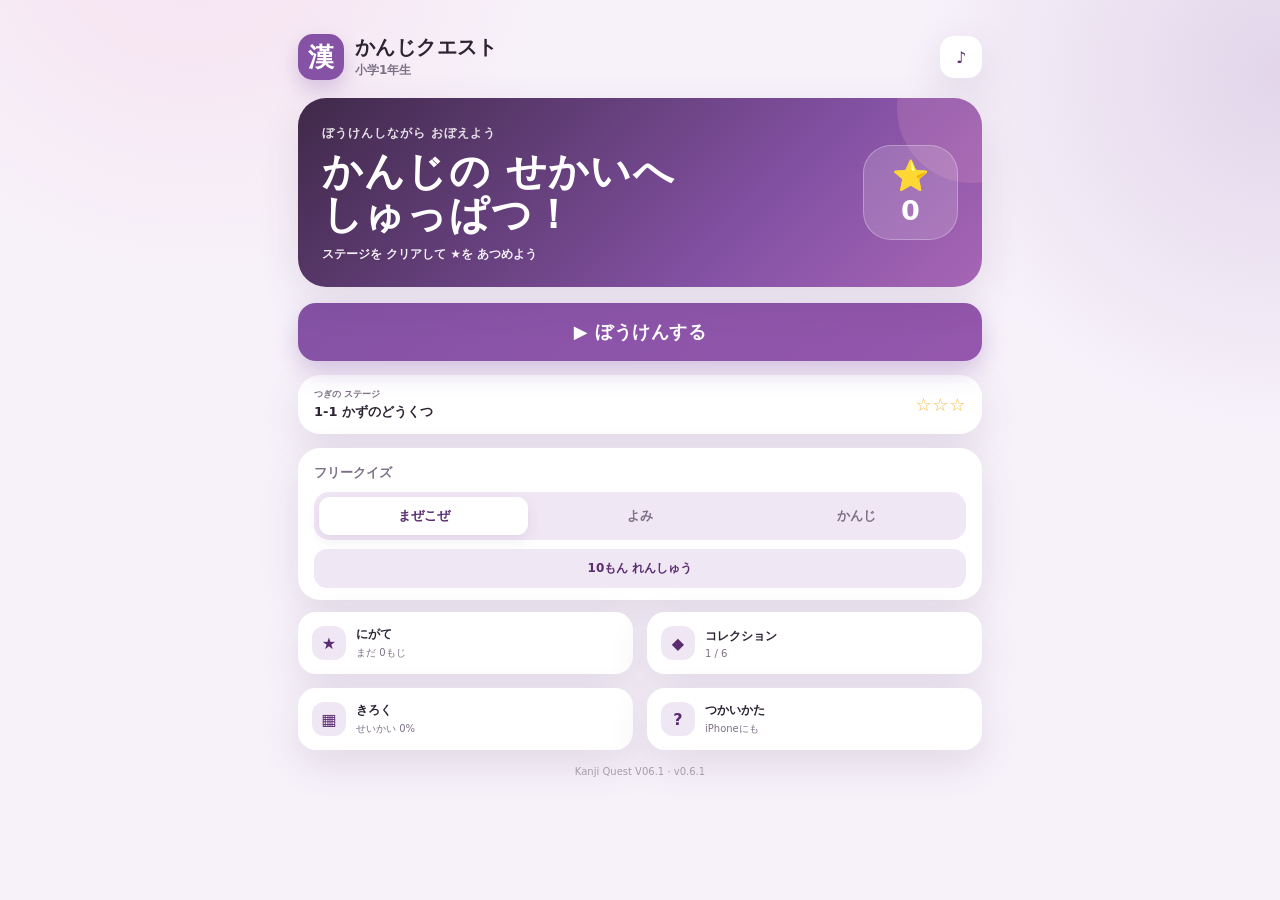
==== commit 151d10a4: "Update Kanji Quest to V06.1" ====
--- a/KANJI_QUEST_PC.html
+++ b/KANJI_QUEST_PC.html
@@ -9,7 +9,7 @@
   <meta name="apple-mobile-web-app-title" content="かんじクエスト" />
   <title>かんじクエスト</title>
 
-  <style>
+<style>
 :root {
   --bg: #f7f2fa;
   --panel: #ffffff;
@@ -742,7 +742,7 @@
   .companion-stage-card small { display:none; }
 }
 
-  </style>
+</style>
 </head>
 <body>
   <main class="app-shell">
@@ -809,7 +809,7 @@
         </button>
       </div>
 
-      <footer>Kanji Quest V06 · v0.6.0</footer>
+      <footer>Kanji Quest V06.1 · v0.6.1</footer>
     </section>
 
     <section id="stageView" class="view" aria-label="ステージ">
@@ -963,7 +963,7 @@
     </div>
   </main>
 
-  <script>
+<script>
 window.KANJI_DATA = [
   {k:'一', r:'いち'}, {k:'右', r:'みぎ'}, {k:'雨', r:'あめ'}, {k:'円', r:'えん'}, {k:'王', r:'おう'},
   {k:'音', r:'おと'}, {k:'下', r:'した'}, {k:'火', r:'ひ'}, {k:'花', r:'はな'}, {k:'貝', r:'かい'},
@@ -983,8 +983,8 @@
   {k:'目', r:'め'}, {k:'立', r:'たつ'}, {k:'力', r:'ちから'}, {k:'林', r:'はやし'}, {k:'六', r:'ろく'}
 ];
 
-  </script>
-  <script>
+</script>
+<script>
 (() => {
   'use strict';
 
@@ -2097,13 +2097,13 @@
   });
 
   if ('serviceWorker' in navigator && location.protocol.startsWith('http')) {
-    window.addEventListener('load', () => navigator.serviceWorker.register('./service-worker.js').catch(() => {}));
+    window.addEventListener('load', () => navigator.serviceWorker.register('./service-worker.js', { updateViaCache:'none' }).catch(() => {}));
   }
 
   decorateMascots();
   updateHome();
 })();
 
-  </script>
+</script>
 </body>
 </html>
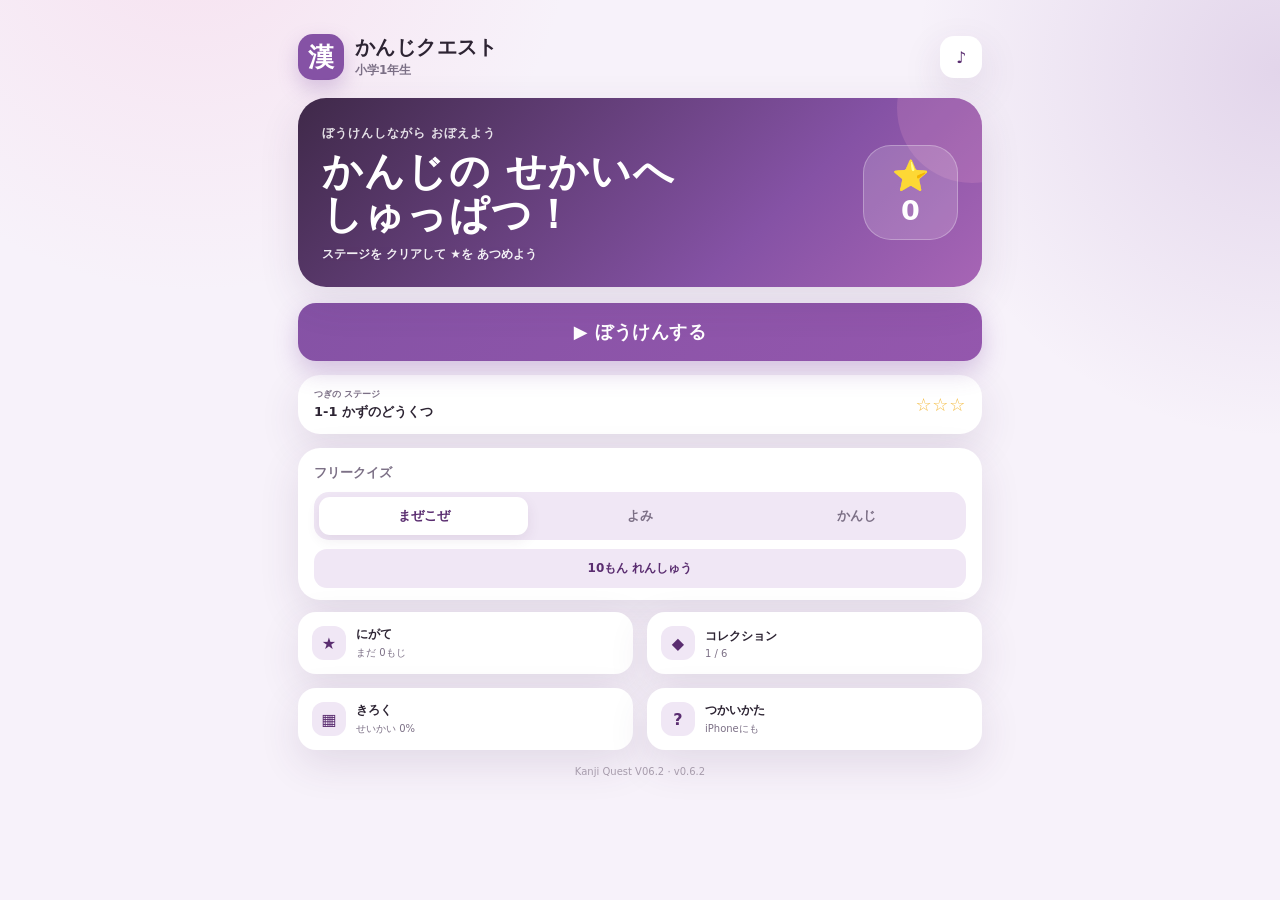
==== commit 597e350f: "Update Kanji Quest to V06.2" ====
--- a/KANJI_QUEST_PC.html
+++ b/KANJI_QUEST_PC.html
@@ -9,7 +9,7 @@
   <meta name="apple-mobile-web-app-title" content="かんじクエスト" />
   <title>かんじクエスト</title>
 
-<style>
+  <style>
 :root {
   --bg: #f7f2fa;
   --panel: #ffffff;
@@ -742,7 +742,83 @@
   .companion-stage-card small { display:none; }
 }
 
-</style>
+
+/* V06.2 companion reaction fix + large boss arena */
+.companion-stage.party-cheer { box-shadow:0 0 0 3px rgba(232,120,182,.08),0 10px 30px rgba(133,82,165,.10); }
+.companion-stage.party-sad { box-shadow:0 0 0 3px rgba(103,189,233,.08),0 10px 30px rgba(73,39,87,.08); }
+.companion-stage.party-cheer .companion-stage-card { animation:partyCardLift .68s cubic-bezier(.2,.9,.25,1) 2; }
+.companion-stage.party-sad .companion-stage-card { animation:partyCardWorry .72s ease 1; }
+.companion-stage.party-cheer .companion-stage-card:nth-child(2) { animation-delay:.06s; }
+.companion-stage.party-cheer .companion-stage-card:nth-child(3) { animation-delay:.12s; }
+.companion-stage.party-cheer .companion-stage-card:nth-child(4) { animation-delay:.18s; }
+.companion-stage.party-cheer .companion-svg { filter:drop-shadow(0 0 8px rgba(232,120,182,.42)); }
+.companion-stage.party-sad .companion-svg { filter:saturate(.68) brightness(.96); }
+@keyframes partyCardLift { 0%,100%{transform:none} 30%{transform:translateY(-12px) rotate(-5deg) scale(1.06)} 62%{transform:translateY(-4px) rotate(6deg) scale(1.03)} }
+@keyframes partyCardWorry { 0%,100%{transform:none} 25%{transform:translateY(3px) rotate(-5deg)} 55%{transform:translateY(3px) rotate(5deg)} 78%{transform:translateY(2px) rotate(-3deg)} }
+
+.boss-arena-panel {
+  padding:10px 12px;
+  min-height:100px;
+  border-radius:20px;
+  background:linear-gradient(135deg,#372441,#563361 58%,#70407a);
+  overflow:hidden;
+}
+.boss-arena-row { display:grid; grid-template-columns:92px 1fr; gap:12px; align-items:center; }
+.boss-avatar-large {
+  width:88px; height:82px; border-radius:24px; display:grid; place-items:center;
+  background:radial-gradient(circle at 50% 42%,rgba(255,255,255,.17),rgba(255,255,255,.04) 58%,transparent 70%);
+  border:1px solid rgba(255,255,255,.14); position:relative; transform-origin:50% 70%;
+}
+.boss-art { width:78px; height:78px; display:grid; place-items:center; position:relative; }
+.boss-art .companion-svg { width:78px; height:78px; filter:drop-shadow(0 6px 7px rgba(0,0,0,.24)); }
+.boss-monster-face { font-size:56px; line-height:1; filter:drop-shadow(0 6px 6px rgba(0,0,0,.24)); }
+.boss-horn { position:absolute; top:8px; width:9px; height:20px; background:#f3a6ca; border:2px solid #25182c; border-radius:60% 60% 20% 20%; }
+.boss-horn.h1 { left:13px; transform:rotate(-24deg); } .boss-horn.h2 { right:13px; transform:rotate(24deg); }
+.boss-info { min-width:0; }
+.boss-info .boss-head-row { display:flex; justify-content:space-between; align-items:center; gap:8px; }
+.boss-info .boss-head-row strong { font-size:15px; color:#fff; }
+.boss-hp-label { font-size:12px; white-space:nowrap; color:#fff; }
+.boss-hp-label b { font-size:16px; }
+.boss-info .boss-track { margin-top:9px; height:11px; background:rgba(255,255,255,.18); }
+.boss-info .boss-bar { background:linear-gradient(90deg,#ff7fb6,#ffc5dd); box-shadow:0 0 10px rgba(255,127,182,.28); }
+.boss-hint { display:block; margin-top:5px; color:rgba(255,255,255,.72); font-size:8px; font-weight:800; }
+.boss-panel.boss-hit::before {
+  content:""; position:absolute; inset:0; z-index:20; pointer-events:none;
+  background:radial-gradient(circle at 28% 48%,rgba(255,255,255,.90),rgba(255,102,157,.48) 18%,transparent 48%);
+  animation:bossDamageFlash .55s ease forwards;
+}
+.boss-avatar-hit { animation:bossCreatureDamage .72s cubic-bezier(.2,.9,.25,1) !important; }
+.boss-avatar-hit .boss-art { animation:bossCreatureBlink .16s linear 4 alternate; }
+.boss-avatar-ko { animation:bossCreatureKO 1.25s cubic-bezier(.15,.85,.25,1) forwards !important; }
+.boss-hit-burst { right:8px; top:22%; font-size:17px; }
+.boss-ko { font-size:34px; letter-spacing:.08em; }
+@keyframes bossDamageFlash { 0%{opacity:0} 18%{opacity:1} 100%{opacity:0} }
+@keyframes bossCreatureDamage {
+  0%{transform:none} 16%{transform:translateX(13px) rotate(14deg) scale(.90)} 32%{transform:translateX(-10px) rotate(-10deg) scale(1.04)}
+  48%{transform:translateX(8px) rotate(8deg)} 66%{transform:translateX(-5px) rotate(-5deg)} 100%{transform:none}
+}
+@keyframes bossCreatureBlink { from{filter:brightness(1) saturate(1)} to{filter:brightness(2.2) saturate(.4)} }
+@keyframes bossCreatureKO {
+  0%{transform:none;opacity:1} 22%{transform:translateY(-15px) rotate(-16deg) scale(1.12);filter:brightness(1.8)}
+  48%{transform:translateX(18px) translateY(-5px) rotate(32deg) scale(.95)}
+  72%{transform:translateX(45px) translateY(22px) rotate(75deg) scale(.62);opacity:.72}
+  100%{transform:translateX(90px) translateY(58px) rotate(145deg) scale(.20);opacity:0}
+}
+
+@media (max-width:430px) {
+  .boss-arena-panel { min-height:92px; padding:8px 10px; margin-bottom:7px; }
+  .boss-arena-row { grid-template-columns:78px 1fr; gap:9px; }
+  .boss-avatar-large { width:76px; height:72px; border-radius:20px; }
+  .boss-art,.boss-art .companion-svg { width:68px; height:68px; }
+  .boss-monster-face { font-size:50px; }
+  .boss-info .boss-head-row strong { font-size:13px; }
+  .boss-hp-label { font-size:10px; } .boss-hp-label b { font-size:14px; }
+  .boss-info .boss-track { height:9px; margin-top:7px; }
+  .boss-hint { font-size:7px; margin-top:4px; }
+  .boss-hit-burst { font-size:14px; top:18%; }
+}
+
+  </style>
 </head>
 <body>
   <main class="app-shell">
@@ -809,7 +885,7 @@
         </button>
       </div>
 
-      <footer>Kanji Quest V06.1 · v0.6.1</footer>
+      <footer>Kanji Quest V06.2 · v0.6.2</footer>
     </section>
 
     <section id="stageView" class="view" aria-label="ステージ">
@@ -868,12 +944,18 @@
         </div>
       </section>
 
-      <section id="bossPanel" class="boss-panel hidden" aria-label="ボスのHP">
-        <div class="boss-head-row">
-          <div class="boss-identity"><span id="bossAvatar" class="boss-avatar">👾</span><strong id="bossName">もじモンスター</strong></div>
-          <span>HP <b id="bossHp">100</b></span>
+      <section id="bossPanel" class="boss-panel boss-arena-panel hidden" aria-label="ボスのHP">
+        <div class="boss-arena-row">
+          <div id="bossAvatar" class="boss-avatar boss-avatar-large" aria-hidden="true"><div class="boss-art boss-monster-art"><span class="boss-monster-face">👾</span></div></div>
+          <div class="boss-info">
+            <div class="boss-head-row">
+              <strong id="bossName">もじモンスター</strong>
+              <span class="boss-hp-label">HP <b id="bossHp">100</b></span>
+            </div>
+            <div class="boss-track"><div id="bossBar" class="boss-bar"></div></div>
+            <small class="boss-hint">せいかいで 10ダメージ！</small>
+          </div>
         </div>
-        <div class="boss-track"><div id="bossBar" class="boss-bar"></div></div>
       </section>
 
       <div class="question-card">
@@ -963,7 +1045,7 @@
     </div>
   </main>
 
-<script>
+  <script>
 window.KANJI_DATA = [
   {k:'一', r:'いち'}, {k:'右', r:'みぎ'}, {k:'雨', r:'あめ'}, {k:'円', r:'えん'}, {k:'王', r:'おう'},
   {k:'音', r:'おと'}, {k:'下', r:'した'}, {k:'火', r:'ひ'}, {k:'花', r:'はな'}, {k:'貝', r:'かい'},
@@ -983,8 +1065,8 @@
   {k:'目', r:'め'}, {k:'立', r:'たつ'}, {k:'力', r:'ちから'}, {k:'林', r:'はやし'}, {k:'六', r:'ろく'}
 ];
 
-</script>
-<script>
+  </script>
+  <script>
 (() => {
   'use strict';
 
@@ -1144,6 +1226,13 @@
     return COMPANION_ART[id] || COMPANION_ART.egg;
   }
 
+  function bossArt(stage) {
+    if (stage?.id === 'b2') {
+      return `<div class="boss-art boss-dragon-art">${companionArt('dragon')}</div>`;
+    }
+    return `<div class="boss-art boss-monster-art"><span class="boss-monster-face">👾</span><i class="boss-horn h1"></i><i class="boss-horn h2"></i></div>`;
+  }
+
   const defaultState = () => ({
     stars: 0,
     totalAnswered: 0,
@@ -1529,14 +1618,14 @@
     avatar?.classList.add(defeated ? 'boss-avatar-ko' : 'boss-avatar-hit');
     const burst = document.createElement('div');
     burst.className = defeated ? 'boss-ko' : 'boss-hit-burst';
-    burst.textContent = defeated ? 'KO! ★' : `💥 -${BOSS_DAMAGE}`;
+    burst.textContent = defeated ? 'KO! ★' : `💥 ${BOSS_DAMAGE}ダメージ！`;
     panel.appendChild(burst);
-    spawnFx(panel, defeated ? 'ko' : 'boss', defeated ? 22 : 12);
+    spawnFx(panel, defeated ? 'ko' : 'boss', defeated ? 28 : 18);
     setTimeout(() => {
       panel.classList.remove('boss-hit');
       avatar?.classList.remove('boss-avatar-hit');
       if (!defeated) burst.remove();
-    }, 900);
+    }, defeated ? 1250 : 1000);
   }
 
   function updateJourney(animate = true) {
@@ -1675,7 +1764,7 @@
     quiz = buildQuiz(source, 'mix');
     if (stage.boss) {
       $('bossName').textContent = stage.title;
-      if ($('bossAvatar')) $('bossAvatar').textContent = stage.icon;
+      if ($('bossAvatar')) $('bossAvatar').innerHTML = bossArt(stage);
       $('bossHp').textContent = bossHp;
       $('bossBar').style.width = '100%';
       $('bossPanel').classList.remove('boss-hit','boss-defeated');
@@ -1764,6 +1853,8 @@
     const correct = option === q.answer;
     const statKeys = q.statKeys?.length ? q.statKeys : [q.item.k];
     state.totalAnswered += 1;
+    let reactionType = '';
+    let reactionMessage = '';
 
     const buttons = [...$('answers').querySelectorAll('.answer-btn')];
     buttons.forEach(btn => {
@@ -1797,9 +1888,9 @@
       updateJourney(true);
 
       const isBossNow = currentContext.type === 'stage' && STAGES[currentContext.stageIndex]?.boss;
-      if (isBossNow) setMascotReaction('attack', 'こうげき！ ドーン！');
-      else if (sessionCombo > 0 && sessionCombo % 5 === 0) setMascotReaction('celebrate', `${sessionCombo}コンボ！ だいせいこう！`);
-      else setMascotReaction('happy', 'せいかい！ やったー！ ★');
+      if (isBossNow) { reactionType = 'attack'; reactionMessage = 'こうげき！ ドーン！'; }
+      else if (sessionCombo > 0 && sessionCombo % 5 === 0) { reactionType = 'celebrate'; reactionMessage = `${sessionCombo}コンボ！ だいせいこう！`; }
+      else { reactionType = 'happy'; reactionMessage = 'せいかい！ やったー！ ★'; }
 
       if (currentContext.type === 'stage') {
         const stage = STAGES[currentContext.stageIndex];
@@ -1826,13 +1917,15 @@
       $('feedback').textContent = explanations[q.type] || 'おしい！';
       $('feedback').className = 'feedback bad';
       playTone(false);
-      setMascotReaction('sad', 'おしい！ なみだ… つぎは きっとできる！');
+      reactionType = 'sad';
+      reactionMessage = 'おしい！ なみだ… つぎは きっとできる！';
     }
 
     $('comboCount').textContent = sessionCombo;
     $('sessionStars').textContent = sessionStars;
     saveState();
     updateHome();
+    if (reactionType) requestAnimationFrame(() => setMascotReaction(reactionType, reactionMessage));
     $('nextBtn').textContent = quizIndex === QUIZ_LENGTH - 1 ? 'けっかを みる' : 'つぎへ';
     $('nextBtn').classList.remove('hidden');
   }
@@ -2104,6 +2197,6 @@
   updateHome();
 })();
 
-</script>
+  </script>
 </body>
 </html>
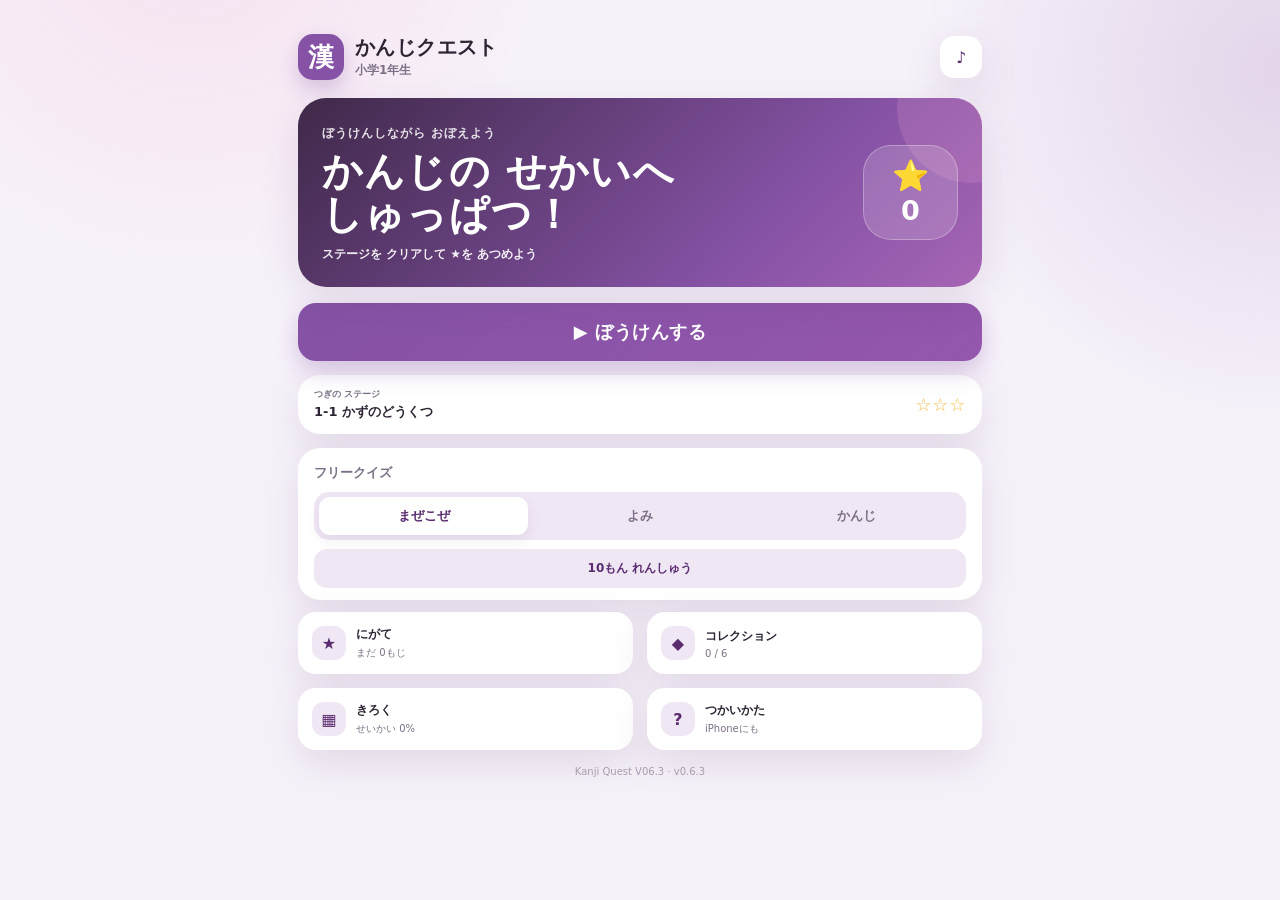
==== commit 3d772739: "Update Kanji Quest to V06.3" ====
--- a/KANJI_QUEST_PC.html
+++ b/KANJI_QUEST_PC.html
@@ -9,7 +9,7 @@
   <meta name="apple-mobile-web-app-title" content="かんじクエスト" />
   <title>かんじクエスト</title>
 
-  <style>
+<style>
 :root {
   --bg: #f7f2fa;
   --panel: #ffffff;
@@ -704,6 +704,10 @@
 .companion-stage.party-count-2 .companion-art-frame { width:80px; height:86px; }
 .companion-stage.party-count-3 .companion-art-frame { width:72px; height:78px; }
 .companion-stage.party-count-4 .companion-art-frame { width:64px; height:70px; }
+.companion-stage.party-count-5 .companion-stage-card { width:58px; flex-basis:58px; }
+.companion-stage.party-count-5 .companion-art-frame { width:54px; height:60px; }
+.companion-stage.party-count-6 .companion-stage-card { width:50px; flex-basis:50px; }
+.companion-stage.party-count-6 .companion-art-frame { width:48px; height:54px; }
 .companion-stage.party-cheer .companion-art-frame { animation:companionArtCheer .52s cubic-bezier(.2,.9,.25,1) 2; }
 .companion-stage.party-sad .companion-art-frame { animation:companionArtSad .68s ease 1; filter:saturate(.72); }
 .companion-party.party-cheer .companion-chip.art { animation:companionArtCheer .45s ease 2; }
@@ -731,6 +735,14 @@
   .companion-stage.party-count-2 .companion-art-frame { width:82px; height:88px; }
   .companion-stage.party-count-3 .companion-art-frame { width:72px; height:78px; }
   .companion-stage.party-count-4 .companion-art-frame { width:64px; height:70px; }
+  .companion-stage.party-count-5 .companion-stage-card { width:56px; flex-basis:56px; }
+  .companion-stage.party-count-5 .companion-art-frame { width:52px; height:58px; }
+  .companion-stage.party-count-6 .companion-stage-card { width:48px; flex-basis:48px; }
+  .companion-stage.party-count-6 .companion-art-frame { width:46px; height:52px; }
+.companion-stage.party-count-5 .companion-stage-card { width:58px; flex-basis:58px; }
+.companion-stage.party-count-5 .companion-art-frame { width:54px; height:60px; }
+.companion-stage.party-count-6 .companion-stage-card { width:50px; flex-basis:50px; }
+.companion-stage.party-count-6 .companion-art-frame { width:48px; height:54px; }
 }
 @media (max-width:430px) and (max-height:740px) {
   .companion-stage { min-height:104px; padding-top:5px; }
@@ -739,6 +751,8 @@
   .companion-stage.party-count-2 .companion-art-frame { width:70px; height:76px; }
   .companion-stage.party-count-3 .companion-art-frame { width:62px; height:68px; }
   .companion-stage.party-count-4 .companion-art-frame { width:56px; height:62px; }
+  .companion-stage.party-count-5 .companion-art-frame { width:48px; height:54px; }
+  .companion-stage.party-count-6 .companion-art-frame { width:42px; height:48px; }
   .companion-stage-card small { display:none; }
 }
 
@@ -818,7 +832,7 @@
   .boss-hit-burst { font-size:14px; top:18%; }
 }
 
-  </style>
+</style>
 </head>
 <body>
   <main class="app-shell">
@@ -885,7 +899,7 @@
         </button>
       </div>
 
-      <footer>Kanji Quest V06.2 · v0.6.2</footer>
+      <footer>Kanji Quest V06.3 · v0.6.3</footer>
     </section>
 
     <section id="stageView" class="view" aria-label="ステージ">
@@ -1045,7 +1059,7 @@
     </div>
   </main>
 
-  <script>
+<script>
 window.KANJI_DATA = [
   {k:'一', r:'いち'}, {k:'右', r:'みぎ'}, {k:'雨', r:'あめ'}, {k:'円', r:'えん'}, {k:'王', r:'おう'},
   {k:'音', r:'おと'}, {k:'下', r:'した'}, {k:'火', r:'ひ'}, {k:'花', r:'はな'}, {k:'貝', r:'かい'},
@@ -1065,8 +1079,8 @@
   {k:'目', r:'め'}, {k:'立', r:'たつ'}, {k:'力', r:'ちから'}, {k:'林', r:'はやし'}, {k:'六', r:'ろく'}
 ];
 
-  </script>
-  <script>
+</script>
+<script>
 (() => {
   'use strict';
 
@@ -1138,12 +1152,12 @@
   ];
 
   const COLLECTIONS = [
-    { id:'egg', need:0, icon:'✦', name:'まほうのたまご', desc:'ぼうけんの はじまり' },
-    { id:'cat', need:15, icon:'✦', name:'むらさきねこ', desc:'⭐15こで なかま' },
-    { id:'owl', need:35, icon:'✦', name:'ものしりふくろう', desc:'⭐35こで なかま' },
-    { id:'unicorn', need:65, icon:'✦', name:'ほしのユニコーン', desc:'⭐65こで なかま' },
-    { id:'wizard', need:100, icon:'✦', name:'かんじのまどうし', desc:'⭐100こで なかま' },
-    { id:'dragon', need:150, icon:'✦', name:'ドラゴンのともだち', desc:'⭐150こで なかま' }
+    { id:'egg', clearNeed:1, unlockStage:'1-1', icon:'✦', name:'まほうのたまご', desc:'1-1クリアで なかま' },
+    { id:'cat', clearNeed:2, unlockStage:'1-2', icon:'✦', name:'むらさきねこ', desc:'1-2クリアで なかま' },
+    { id:'owl', clearNeed:3, unlockStage:'1-3', icon:'✦', name:'ものしりふくろう', desc:'1-3クリアで なかま' },
+    { id:'unicorn', clearNeed:4, unlockStage:'1-4', icon:'✦', name:'ほしのユニコーン', desc:'1-4クリアで なかま' },
+    { id:'wizard', clearNeed:5, unlockStage:'BOSS 1', icon:'✦', name:'かんじのまどうし', desc:'BOSS 1クリアで なかま' },
+    { id:'dragon', clearNeed:6, unlockStage:'2-1', icon:'✦', name:'ドラゴンのともだち', desc:'2-1クリアで なかま' }
   ];
 
 
@@ -1253,7 +1267,7 @@
   let maxCombo = 0;
   let answered = false;
   let bossHp = BOSS_MAX_HP;
-  let starsAtStart = state.stars;
+  let companionCountAtStart = 0;
   let currentContext = { type:'free' };
   let lastContext = { type:'free' };
   let reactionTimer = null;
@@ -1359,14 +1373,23 @@
     return STAGES.length - 1;
   }
 
-  function getUnlockedCollections(stars = state.stars) {
-    return COLLECTIONS.filter(c => stars >= c.need);
+  function getClearedStageCount() {
+    let count = 0;
+    for (const stage of STAGES) {
+      if ((state.stageScores[stage.id]?.rating || 0) >= 1) count += 1;
+      else break;
+    }
+    return count;
+  }
+
+  function getUnlockedCollections() {
+    const cleared = getClearedStageCount();
+    return COLLECTIONS.filter(c => cleared >= c.clearNeed);
   }
 
   function renderCompanions() {
     const unlocked = getUnlockedCollections();
-    const visible = unlocked.filter(c => c.id !== 'egg');
-    const party = visible.length ? visible.slice(-4) : unlocked.filter(c => c.id === 'egg');
+    const party = unlocked.slice(0, 6);
     const chipHtml = party.map(c => `<span class="companion-chip art" title="${c.name}">${companionArt(c.id)}</span>`).join('');
     const stageHtml = party.map(c => `<div class="companion-stage-card art-${c.id}" title="${c.name}"><span class="companion-art-frame">${companionArt(c.id)}</span><small>${c.name}</small></div>`).join('');
     const q = $('companionParty');
@@ -1720,7 +1743,7 @@
     maxCombo = 0;
     answered = false;
     bossHp = BOSS_MAX_HP;
-    starsAtStart = state.stars;
+    companionCountAtStart = getUnlockedCollections().length;
     $('sessionStars').textContent = '0';
     $('comboCount').textContent = '0';
     $('comboBanner').classList.add('hidden');
@@ -1990,7 +2013,7 @@
       $('resultMessage').textContent = sessionCorrect >= 9 ? 'すごい！ かんじはかせ！' : sessionCorrect >= 7 ? 'とっても よくできました！' : sessionCorrect >= 5 ? 'いいちょうし！ もういっかい やってみよう' : 'だいじょうぶ。すこしずつ おぼえよう！';
     }
 
-    const newly = COLLECTIONS.filter(c => starsAtStart < c.need && state.stars >= c.need);
+    const newly = getUnlockedCollections().slice(companionCountAtStart);
     const unlockBox = $('unlockBox');
     if (newly.length) {
       unlockBox.innerHTML = `<strong>🎁 あたらしい なかま！</strong><span>${newly.map(c => c.name).join('・')}</span>`;
@@ -2031,12 +2054,13 @@
 
   function renderCollection() {
     const grid = $('collectionGrid');
+    const unlockedIds = new Set(getUnlockedCollections().map(c => c.id));
     grid.innerHTML = COLLECTIONS.map(c => {
-      const unlocked = state.stars >= c.need;
+      const unlocked = unlockedIds.has(c.id);
       return `<article class="collection-card${unlocked ? '' : ' locked'}">
         <div class="collection-icon art">${unlocked ? companionArt(c.id) : '<span class="locked-silhouette">?</span>'}</div>
         <strong>${unlocked ? c.name : '？？？'}</strong>
-        <small>${unlocked ? c.desc : `<span class="need">あと ⭐${Math.max(0, c.need - state.stars)}</span>`}</small>
+        <small>${unlocked ? c.desc : `<span class="need">${c.unlockStage}を クリアで なかま</span>`}</small>
       </article>`;
     }).join('');
   }
@@ -2197,6 +2221,6 @@
   updateHome();
 })();
 
-  </script>
+</script>
 </body>
 </html>
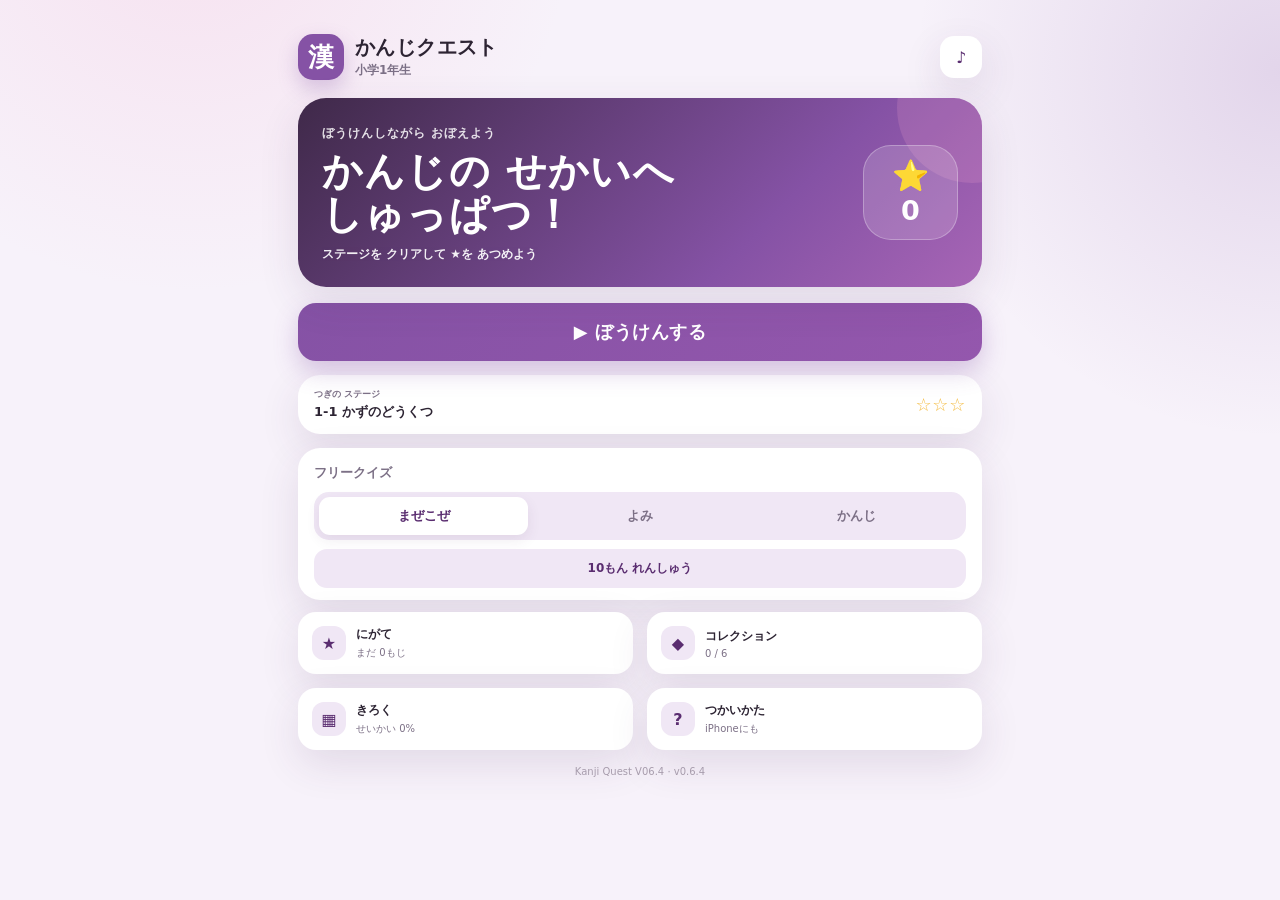
==== commit 57b5a9f6: "Update Kanji Quest to V06.4" ====
--- a/KANJI_QUEST_PC.html
+++ b/KANJI_QUEST_PC.html
@@ -9,7 +9,7 @@
   <meta name="apple-mobile-web-app-title" content="かんじクエスト" />
   <title>かんじクエスト</title>
 
-<style>
+  <style>
 :root {
   --bg: #f7f2fa;
   --panel: #ffffff;
@@ -832,7 +832,31 @@
   .boss-hit-burst { font-size:14px; top:18%; }
 }
 
-</style>
+
+/* V06.4 companion profile / tap interaction */
+.companion-open { cursor:pointer; -webkit-tap-highlight-color:transparent; }
+button.companion-chip, button.companion-stage-card { border:0; font:inherit; color:inherit; background:transparent; padding:0; }
+.companion-chip.companion-open:active { transform:scale(.88); }
+.companion-stage-card.companion-open:active .companion-art-frame { transform:translateY(2px) scale(.96); }
+.companion-stage-title span { margin-left:5px; font-size:7px; color:#ad91b8; }
+.collection-card.companion-open { cursor:pointer; transition:transform .15s ease, box-shadow .15s ease; }
+.collection-card.companion-open:active { transform:scale(.98); }
+.collection-card small b { color:var(--main-dark); font-size:9px; }
+.companion-profile { text-align:center; }
+.companion-profile-art { width:190px; height:190px; margin:0 auto 8px; display:grid; place-items:center; border-radius:36px; background:radial-gradient(circle at 50% 38%,#fff 0 34%,#f5e9f8 72%,#ead9f0 100%); box-shadow:inset 0 0 0 2px #ead7f0,0 14px 34px rgba(73,39,87,.12); }
+.companion-profile-art .companion-svg { width:158px; height:158px; filter:drop-shadow(0 10px 8px rgba(52,31,63,.18)); }
+.companion-profile-type { display:inline-block; margin:2px auto 8px; padding:5px 12px; border-radius:999px; background:var(--soft); color:var(--main-dark); font-size:11px; font-weight:900; }
+.companion-profile-personality { margin:7px 0 12px !important; color:#62566a !important; text-align:left; font-size:13px !important; line-height:1.7 !important; }
+.companion-profile-info { display:grid; gap:7px; text-align:left; }
+.companion-profile-info div { padding:9px 11px; border-radius:13px; background:#f8f1fa; }
+.companion-profile-info span { display:block; color:#9a83a4; font-size:9px; font-weight:900; }
+.companion-profile-info strong { display:block; margin-top:2px; color:#493952; font-size:12px; line-height:1.45; }
+@media (max-width:430px) {
+  .companion-profile-art { width:165px; height:165px; border-radius:31px; }
+  .companion-profile-art .companion-svg { width:140px; height:140px; }
+}
+
+  </style>
 </head>
 <body>
   <main class="app-shell">
@@ -899,7 +923,7 @@
         </button>
       </div>
 
-      <footer>Kanji Quest V06.3 · v0.6.3</footer>
+      <footer>Kanji Quest V06.4 · v0.6.4</footer>
     </section>
 
     <section id="stageView" class="view" aria-label="ステージ">
@@ -1059,7 +1083,7 @@
     </div>
   </main>
 
-<script>
+  <script>
 window.KANJI_DATA = [
   {k:'一', r:'いち'}, {k:'右', r:'みぎ'}, {k:'雨', r:'あめ'}, {k:'円', r:'えん'}, {k:'王', r:'おう'},
   {k:'音', r:'おと'}, {k:'下', r:'した'}, {k:'火', r:'ひ'}, {k:'花', r:'はな'}, {k:'貝', r:'かい'},
@@ -1079,8 +1103,8 @@
   {k:'目', r:'め'}, {k:'立', r:'たつ'}, {k:'力', r:'ちから'}, {k:'林', r:'はやし'}, {k:'六', r:'ろく'}
 ];
 
-</script>
-<script>
+  </script>
+  <script>
 (() => {
   'use strict';
 
@@ -1129,6 +1153,34 @@
   const OPPOSITES = {
     '上':'下','下':'上','左':'右','右':'左','大':'小','小':'大','入':'出','出':'入','男':'女','女':'男'
   };
+
+
+  // 代表読みだけではなく、1年生配当漢字が持つ一般的な音訓も使って
+  // 「せん → 千 / 川 / 先」のような複数正解になり得る選択肢を除外する。
+  const READING_ALIASES = {
+    '一':['いち','いつ','ひと','ひとつ'],'右':['う','ゆう','みぎ'],'雨':['う','あめ','あま'],'円':['えん','まる'],'王':['おう'],
+    '音':['おん','いん','おと','ね'],'下':['か','げ','した','しも','もと','さげる','くだる'],'火':['か','ひ','ほ'],'花':['か','はな'],'貝':['かい'],
+    '学':['がく','まなぶ'],'気':['き','け'],'九':['きゅう','く','ここの'],'休':['きゅう','やすむ'],'玉':['ぎょく','たま'],
+    '金':['きん','こん','かね','かな'],'空':['くう','そら','あく','から'],'月':['げつ','がつ','つき'],'犬':['けん','いぬ'],'見':['けん','みる'],
+    '五':['ご','いつ'],'口':['こう','く','くち'],'校':['こう'],'左':['さ','ひだり'],'三':['さん','み','みつ'],
+    '山':['さん','やま'],'子':['し','す','こ'],'四':['し','よ','よん'],'糸':['し','いと'],'字':['じ'],
+    '耳':['じ','みみ'],'七':['しち','なな'],'車':['しゃ','くるま'],'手':['しゅ','て'],'十':['じゅう','じっ','とお'],
+    '出':['しゅつ','でる','だす'],'女':['じょ','にょ','おんな'],'小':['しょう','ちいさい','こ'],'上':['じょう','しょう','うえ','かみ'],'森':['しん','もり'],
+    '人':['じん','にん','ひと'],'水':['すい','みず'],'正':['せい','しょう','ただしい'],'生':['せい','しょう','いきる','うまれる','なま'],'青':['せい','しょう','あお'],
+    '夕':['せき','ゆう'],'石':['せき','しゃく','こく','いし'],'赤':['せき','しゃく','あか'],'千':['せん','ち'],'川':['せん','かわ'],
+    '先':['せん','さき'],'早':['そう','さ','はやい'],'草':['そう','くさ'],'足':['そく','あし','たる'],'村':['そん','むら'],
+    '大':['だい','たい','おおきい'],'男':['だん','なん','おとこ'],'竹':['ちく','たけ'],'中':['ちゅう','なか'],'虫':['ちゅう','むし'],
+    '町':['ちょう','まち'],'天':['てん','あま','あめ'],'田':['でん','た'],'土':['ど','と','つち'],'二':['に','ふた'],
+    '日':['にち','じつ','ひ','か'],'入':['にゅう','はいる','いる'],'年':['ねん','とし'],'白':['はく','びゃく','しろ'],'八':['はち','や','よう'],
+    '百':['ひゃく','びゃく'],'文':['ぶん','もん','ふみ'],'木':['ぼく','もく','き'],'本':['ほん','もと'],'名':['めい','みょう','な'],
+    '目':['もく','ぼく','め'],'立':['りつ','りゅう','たつ'],'力':['りょく','りき','ちから'],'林':['りん','はやし'],'六':['ろく','む','むい']
+  };
+
+  function kanjiHasReading(kanji, reading) {
+    const item = DATA.find(x => x.k === kanji);
+    const aliases = READING_ALIASES[kanji] || [];
+    return (item?.r === reading) || aliases.includes(reading);
+  }
 
   // 小学1年生の配当漢字だけで作る熟語。level 3 は後半・最終ボス向け。
   const COMPOUNDS = [
@@ -1160,6 +1212,16 @@
     { id:'dragon', clearNeed:6, unlockStage:'2-1', icon:'✦', name:'ドラゴンのともだち', desc:'2-1クリアで なかま' }
   ];
 
+
+
+  const COMPANION_PROFILES = {
+    egg:{ name:'まほうのたまご', type:'ふしぎなたまご', personality:'ちょっぴり はずかしがりや。いつも静かだけど、みんなのがんばりをちゃんと見ている。', skill:'キラキラを見つけること', favorite:'ほしの光', join:'1-1 かずのどうくつ クリア' },
+    cat:{ name:'むらさきねこ', type:'いたずらねこ', personality:'元気で いたずらずき。正解すると、だれより早くぴょん！とよろこぶ。', skill:'すばやく答えを見つけること', favorite:'ピンクのリボン', join:'1-2 しぜんのもり クリア' },
+    owl:{ name:'ものしりふくろう', type:'ものしり博士', personality:'おちついていて とてもものしり。むずかしい熟語が出ると、ちょっとわくわくする。', skill:'むずかしい読みを考えること', favorite:'本と夜の森', join:'1-3 そらといろ クリア' },
+    unicorn:{ name:'ほしのユニコーン', type:'ゆめみるユニコーン', personality:'やさしくて ゆめみがち。コンボがつづくと、星の力でみんなを応援する。', skill:'コンボを応援すること', favorite:'星と月', join:'1-4 からだとひと クリア' },
+    wizard:{ name:'かんじのまどうし', type:'ちいさな魔法使い', personality:'研究ねっしんで ちょっとふしぎ。知らない読み方を見ると、すぐに調べたくなる。', skill:'漢字のヒントを考えること', favorite:'魔法のつえ', join:'BOSS もじモンスター クリア' },
+    dragon:{ name:'ドラゴンのともだち', type:'つよがりドラゴン', personality:'見た目はつよそうだけど、じつは てれや。ボス戦になると急にたのもしくなる。', skill:'ボス戦の応援', favorite:'むらさきの宝石', join:'2-1 ばしょとむき クリア' }
+  };
 
   const COMPANION_ART = {
     egg:`<svg viewBox="0 0 96 96" class="companion-svg" aria-hidden="true">
@@ -1390,17 +1452,33 @@
   function renderCompanions() {
     const unlocked = getUnlockedCollections();
     const party = unlocked.slice(0, 6);
-    const chipHtml = party.map(c => `<span class="companion-chip art" title="${c.name}">${companionArt(c.id)}</span>`).join('');
-    const stageHtml = party.map(c => `<div class="companion-stage-card art-${c.id}" title="${c.name}"><span class="companion-art-frame">${companionArt(c.id)}</span><small>${c.name}</small></div>`).join('');
+    const chipHtml = party.map(c => `<button type="button" class="companion-chip art companion-open" data-companion-id="${c.id}" aria-label="${c.name}を大きく見る" title="${c.name}">${companionArt(c.id)}</button>`).join('');
+    const stageHtml = party.map(c => `<button type="button" class="companion-stage-card art-${c.id} companion-open" data-companion-id="${c.id}" aria-label="${c.name}のしょうかいを見る" title="${c.name}"><span class="companion-art-frame">${companionArt(c.id)}</span><small>${c.name}</small></button>`).join('');
     const q = $('companionParty');
     if (q) q.innerHTML = chipHtml ? `<b>なかま</b>${chipHtml}` : '';
     const s = $('companionStage');
     if (s) {
       s.className = `companion-stage party-count-${Math.max(1, party.length)}`;
-      s.innerHTML = stageHtml ? `<div class="companion-stage-title">いっしょに ぼうけん！</div><div class="companion-stage-row">${stageHtml}</div>` : '';
+      s.innerHTML = stageHtml ? `<div class="companion-stage-title">いっしょに ぼうけん！ <span>タップで しょうかい</span></div><div class="companion-stage-row">${stageHtml}</div>` : '';
     }
     const r = $('resultCompanions');
     if (r) r.innerHTML = chipHtml ? `<span>いっしょに ぼうけん</span>${chipHtml}` : '';
+  }
+
+  function openCompanionProfile(id) {
+    const profile = COMPANION_PROFILES[id];
+    if (!profile || !COMPANION_ART[id]) return;
+    openModal(profile.name, `
+      <div class="companion-profile">
+        <div class="companion-profile-art art-${id}">${companionArt(id)}</div>
+        <div class="companion-profile-type">${profile.type}</div>
+        <p class="companion-profile-personality">${profile.personality}</p>
+        <div class="companion-profile-info">
+          <div><span>とくい</span><strong>${profile.skill}</strong></div>
+          <div><span>すき</span><strong>${profile.favorite}</strong></div>
+          <div><span>なかまに なった</span><strong>${profile.join}</strong></div>
+        </div>
+      </div>`);
   }
 
   function knownCharsForStage(stageIndex) {
@@ -1695,8 +1773,9 @@
     }
 
     if (type === 'kanji') {
-      const pool = DATA.filter(x => x.k !== item.k && x.r !== item.r);
-      const distractors = shuffle(pool).slice(0,2);
+      // 代表読みが違っても、その読みを持つ別漢字は選択肢から除外する。
+      // 例: 「せん」なら 千 が正解のとき、川・先は候補にしない。
+      const pool = DATA.filter(x => x.k !== item.k && !kanjiHasReading(x.k, item.r));
       return { item, type, prompt:item.r, answer:item.k, options:makeUniqueOptions(item.k, pool.map(x => x.k)) };
     }
 
@@ -2057,10 +2136,10 @@
     const unlockedIds = new Set(getUnlockedCollections().map(c => c.id));
     grid.innerHTML = COLLECTIONS.map(c => {
       const unlocked = unlockedIds.has(c.id);
-      return `<article class="collection-card${unlocked ? '' : ' locked'}">
+      return `<article class="collection-card${unlocked ? ' companion-open' : ' locked'}" ${unlocked ? `data-companion-id="${c.id}" role="button" tabindex="0" aria-label="${c.name}のしょうかいを見る"` : ''}>
         <div class="collection-icon art">${unlocked ? companionArt(c.id) : '<span class="locked-silhouette">?</span>'}</div>
         <strong>${unlocked ? c.name : '？？？'}</strong>
-        <small>${unlocked ? c.desc : `<span class="need">${c.unlockStage}を クリアで なかま</span>`}</small>
+        <small>${unlocked ? `${c.desc}<br><b>タップで しょうかい</b>` : `<span class="need">${c.unlockStage}を クリアで なかま</span>`}</small>
       </article>`;
     }).join('');
   }
@@ -2146,6 +2225,18 @@
     } catch (_) {}
   }
 
+  document.addEventListener('click', e => {
+    const target = e.target.closest('[data-companion-id]');
+    if (target) openCompanionProfile(target.dataset.companionId);
+  });
+  document.addEventListener('keydown', e => {
+    if (e.key !== 'Enter' && e.key !== ' ') return;
+    const target = e.target.closest('[data-companion-id]');
+    if (!target) return;
+    e.preventDefault();
+    openCompanionProfile(target.dataset.companionId);
+  });
+
   document.querySelectorAll('.mode-btn').forEach(btn => {
     btn.addEventListener('click', () => {
       document.querySelectorAll('.mode-btn').forEach(x => x.classList.remove('active'));
@@ -2221,6 +2312,6 @@
   updateHome();
 })();
 
-</script>
+  </script>
 </body>
 </html>
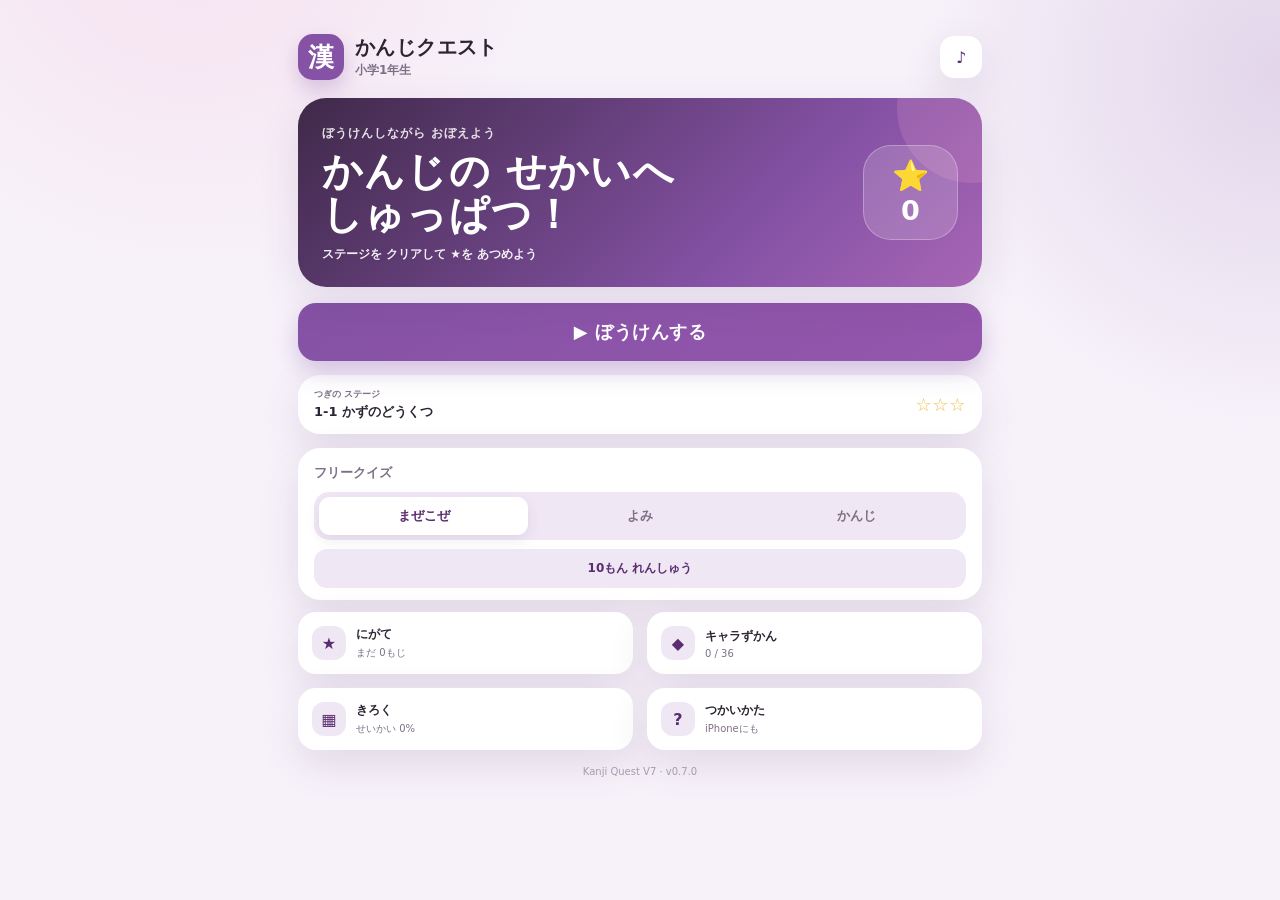
==== commit 008c4995: "Update Kanji Quest to V7" ====
--- a/KANJI_QUEST_PC.html
+++ b/KANJI_QUEST_PC.html
@@ -7,856 +7,11 @@
   <meta name="apple-mobile-web-app-capable" content="yes" />
   <meta name="apple-mobile-web-app-status-bar-style" content="default" />
   <meta name="apple-mobile-web-app-title" content="かんじクエスト" />
+  <link rel="manifest" href="manifest.json" />
+  <link rel="apple-touch-icon" href="icons/icon-180.png" />
+  <link rel="icon" href="icons/icon-192.png" />
+  <link rel="stylesheet" href="style_v07.css" />
   <title>かんじクエスト</title>
-
-  <style>
-:root {
-  --bg: #f7f2fa;
-  --panel: #ffffff;
-  --ink: #2d2433;
-  --muted: #7c7086;
-  --main: #8552a5;
-  --main-dark: #5a2d70;
-  --accent: #f3a6ca;
-  --soft: #f0e7f5;
-  --soft-2: #eadcf2;
-  --danger: #d85c86;
-  --gold: #f4bd45;
-  --shadow: 0 14px 40px rgba(73,39,87,.12);
-  --radius: 22px;
-}
-
-* { box-sizing: border-box; }
-html { min-height: 100%; background: var(--bg); }
-body {
-  margin: 0;
-  min-height: 100vh;
-  min-height: 100dvh;
-  background:
-    radial-gradient(circle at 15% -10%, rgba(243,166,202,.22), transparent 26%),
-    radial-gradient(circle at 100% 8%, rgba(133,82,165,.18), transparent 24%),
-    var(--bg);
-  color: var(--ink);
-  font-family: "Hiragino Sans", "Yu Gothic UI", "Yu Gothic", system-ui, sans-serif;
-  -webkit-tap-highlight-color: transparent;
-}
-
-button { font: inherit; }
-button:focus-visible { outline: 3px solid rgba(133,82,165,.38); outline-offset: 3px; }
-
-.app-shell {
-  width: min(100%, 720px);
-  min-height: 100vh;
-  min-height: 100dvh;
-  margin: 0 auto;
-  padding: max(20px, env(safe-area-inset-top)) max(18px, env(safe-area-inset-right)) max(24px, env(safe-area-inset-bottom)) max(18px, env(safe-area-inset-left));
-}
-
-.view { display: none; animation: fadeIn .18s ease; }
-.view.active { display: block; }
-@keyframes fadeIn { from { opacity: 0; transform: translateY(5px); } to { opacity: 1; transform: translateY(0); } }
-
-.topbar, .quiz-topbar, .page-header {
-  display: flex;
-  align-items: center;
-  justify-content: space-between;
-  gap: 14px;
-  margin-bottom: 18px;
-}
-
-.brand { display: flex; align-items: center; gap: 11px; }
-.logo {
-  width: 46px; height: 46px; border-radius: 15px;
-  display: grid; place-items: center;
-  background: var(--main); color: #fff;
-  font-size: 26px; font-weight: 900;
-  box-shadow: 0 9px 20px rgba(133,82,165,.28);
-}
-.brand h1, .page-header h2 { margin: 0; font-size: 20px; line-height: 1.1; letter-spacing: .02em; }
-.brand p, .page-header p { margin: 4px 0 0; color: var(--muted); font-size: 12px; font-weight: 700; }
-
-.icon-btn {
-  width: 42px; height: 42px; border: 0; border-radius: 14px;
-  background: var(--panel); color: var(--main-dark); box-shadow: var(--shadow);
-  font-weight: 900; cursor: pointer;
-}
-.icon-btn.off { color: #a49aab; text-decoration: line-through; }
-.icon-btn.ghost { background: var(--soft); box-shadow: none; font-size: 20px; }
-
-.hero-card {
-  background: linear-gradient(135deg, #3f2949, #8552a5 68%, #a765b5);
-  border-radius: 28px;
-  padding: 24px;
-  color: #fff;
-  display: flex;
-  align-items: center;
-  justify-content: space-between;
-  gap: 16px;
-  box-shadow: var(--shadow);
-  position: relative;
-  overflow: hidden;
-}
-.hero-card::after {
-  content: "";
-  position: absolute;
-  width: 150px; height: 150px; border-radius: 50%;
-  right: -65px; top: -65px;
-  background: rgba(243,166,202,.18);
-}
-.hero-copy { position: relative; z-index: 1; }
-.hero-copy h2 { margin: 8px 0 10px; font-size: clamp(28px, 7vw, 40px); line-height: 1.08; letter-spacing: .03em; }
-.hero-copy p { margin: 0; font-weight: 700; font-size: 12px; opacity: .92; }
-.eyebrow { font-size: 12px; font-weight: 900; letter-spacing: .08em; opacity: .85; }
-.star-badge {
-  flex: 0 0 auto;
-  min-width: 95px; min-height: 95px; border-radius: 28px;
-  background: rgba(255,255,255,.16);
-  border: 1px solid rgba(255,255,255,.28);
-  display: grid; place-items: center;
-  padding: 12px;
-  position: relative; z-index: 1;
-}
-.star-badge span { font-size: 30px; line-height: 1; }
-.star-badge strong { font-size: 27px; line-height: 1; }
-
-.mode-card, .list-card, .continue-card {
-  margin-top: 14px;
-  padding: 16px;
-  background: var(--panel);
-  border-radius: var(--radius);
-  box-shadow: var(--shadow);
-}
-.compact-card { padding-bottom: 12px; }
-.section-title { font-size: 13px; font-weight: 900; color: var(--muted); margin-bottom: 10px; }
-.segmented { display: grid; grid-template-columns: repeat(3, 1fr); gap: 7px; background: var(--soft); padding: 5px; border-radius: 15px; }
-.mode-btn { border: 0; border-radius: 11px; padding: 10px 6px; background: transparent; color: var(--muted); font-size: 13px; font-weight: 900; cursor: pointer; }
-.mode-btn.active { background: var(--panel); color: var(--main-dark); box-shadow: 0 5px 14px rgba(73,39,87,.09); }
-
-.primary-btn {
-  width: 100%; border: 0; border-radius: 18px; margin-top: 16px; padding: 17px 18px;
-  background: linear-gradient(135deg, var(--main), #9457ad); color: white; font-weight: 900; font-size: 18px; letter-spacing: .03em;
-  box-shadow: 0 10px 25px rgba(133,82,165,.30); cursor: pointer;
-}
-.primary-btn:active { transform: translateY(1px); }
-.primary-btn:disabled { opacity: .45; cursor: not-allowed; }
-.next-btn { margin-top: 12px; }
-.mini-primary {
-  width: 100%; border: 0; border-radius: 13px; margin-top: 9px; padding: 11px;
-  background: var(--soft); color: var(--main-dark); font-size: 12px; font-weight: 900; cursor: pointer;
-}
-
-.continue-card { display: flex; align-items: center; justify-content: space-between; gap: 10px; padding: 13px 16px; }
-.continue-card strong { display: block; margin-top: 2px; font-size: 13px; }
-.tiny-label { display: block; color: var(--muted); font-size: 9px; font-weight: 900; }
-.clear-stars { color: var(--gold); font-size: 18px; letter-spacing: .04em; white-space: nowrap; }
-
-.sub-actions { display: grid; grid-template-columns: 1fr 1fr; gap: 10px; margin-top: 12px; }
-.secondary-btn {
-  border: 0; border-radius: 18px; padding: 14px; background: var(--panel); color: var(--ink); box-shadow: var(--shadow);
-  display: flex; align-items: center; gap: 10px; text-align: left; cursor: pointer;
-}
-.secondary-btn strong { display: block; font-size: 12px; }
-.secondary-btn small { display: block; margin-top: 3px; color: var(--muted); font-size: 10px; }
-.action-icon { width: 34px; height: 34px; border-radius: 12px; display: grid; place-items: center; background: var(--soft); color: var(--main-dark); font-weight: 900; flex: 0 0 auto; }
-.danger-text { display: block; margin: 24px auto 0; border: 0; background: transparent; color: var(--danger); font-size: 12px; font-weight: 800; cursor: pointer; }
-footer { margin-top: 16px; text-align: center; color: #a79cac; font-size: 10px; }
-
-/* Stage map */
-.stage-map { display: grid; gap: 11px; padding-bottom: 20px; }
-.stage-node {
-  border: 0;
-  width: 100%;
-  border-radius: 21px;
-  background: var(--panel);
-  box-shadow: var(--shadow);
-  padding: 15px;
-  display: grid;
-  grid-template-columns: 46px 1fr auto;
-  gap: 12px;
-  align-items: center;
-  color: var(--ink);
-  text-align: left;
-  cursor: pointer;
-  position: relative;
-}
-.stage-node::after {
-  content: "";
-  position: absolute;
-  left: 37px; bottom: -12px;
-  width: 3px; height: 13px; border-radius: 99px;
-  background: var(--soft-2);
-}
-.stage-node:last-child::after { display: none; }
-.stage-node.locked { opacity: .47; filter: saturate(.65); cursor: default; }
-.stage-node.boss { background: linear-gradient(135deg, #4a2b58, #7b458f); color: #fff; }
-.stage-node.boss.locked { background: #c9b8d0; }
-.stage-icon {
-  width: 46px; height: 46px; border-radius: 15px; display: grid; place-items: center;
-  background: var(--soft); color: var(--main-dark); font-weight: 900; font-size: 20px;
-}
-.stage-node.boss .stage-icon { background: rgba(255,255,255,.16); color: #fff; }
-.stage-copy strong { display: block; font-size: 14px; }
-.stage-copy small { display: block; margin-top: 4px; color: var(--muted); font-size: 10px; font-weight: 800; }
-.stage-node.boss .stage-copy small { color: rgba(255,255,255,.75); }
-.stage-stars { color: var(--gold); font-size: 15px; letter-spacing: .02em; }
-.stage-lock { font-size: 17px; }
-
-.quiz-topbar { margin-bottom: 16px; }
-.progress-wrap { flex: 1; }
-.progress-text { margin-bottom: 7px; text-align: center; font-size: 12px; font-weight: 900; color: var(--muted); }
-.progress-track { height: 8px; border-radius: 999px; background: #e8dcef; overflow: hidden; }
-.progress-bar { width: 10%; height: 100%; border-radius: inherit; background: var(--main); transition: width .25s ease; }
-.quiz-status { min-width: 63px; display: grid; justify-items: end; gap: 2px; }
-.mini-score, .combo-mini { font-size: 11px; font-weight: 900; color: var(--main-dark); }
-.combo-mini { color: #a04d72; }
-
-.boss-panel { margin: -4px 0 12px; padding: 12px 14px; border-radius: 17px; background: #493052; color: #fff; box-shadow: var(--shadow); }
-.boss-panel > div:first-child { display: flex; justify-content: space-between; align-items: center; font-size: 11px; }
-.boss-panel strong { font-size: 12px; }
-.boss-track { margin-top: 8px; height: 8px; border-radius: 999px; background: rgba(255,255,255,.18); overflow: hidden; }
-.boss-bar { width: 100%; height: 100%; background: linear-gradient(90deg, #f3a6ca, #fff0f7); border-radius: inherit; transition: width .25s ease; }
-
-.question-card {
-  min-height: 245px;
-  border-radius: 28px;
-  background: var(--panel);
-  box-shadow: var(--shadow);
-  padding: 24px 18px;
-  display: flex; flex-direction: column; align-items: center; justify-content: center;
-  text-align: center;
-}
-.question-kind { display: inline-flex; padding: 5px 10px; border-radius: 999px; background: var(--soft); color: var(--main-dark); font-size: 11px; font-weight: 900; }
-.question-lead { margin-top: 14px; color: var(--muted); font-size: 15px; font-weight: 800; }
-.question-visual { margin-top: 10px; font-size: clamp(64px, 18vw, 94px); line-height: 1; }
-.question-main { margin-top: 14px; font-size: clamp(72px, 22vw, 118px); line-height: 1; font-weight: 900; letter-spacing: .02em; }
-.question-main.reading-prompt { font-size: clamp(42px, 13vw, 76px); }
-.question-main.opposite-prompt { font-size: clamp(64px, 20vw, 98px); }
-.question-sub { margin-top: 10px; min-height: 20px; color: var(--muted); font-size: 13px; font-weight: 700; }
-.combo-banner { margin: 12px auto -2px; width: fit-content; max-width: 100%; padding: 8px 14px; border-radius: 999px; background: #fff0f6; color: #9f4268; font-size: 12px; font-weight: 900; animation: pop .28s ease; }
-@keyframes pop { 0%{ transform: scale(.86); opacity: .3;} 100%{ transform: scale(1); opacity: 1;} }
-
-.answers { display: grid; grid-template-columns: 1fr; gap: 10px; margin-top: 14px; }
-.answer-btn {
-  min-height: 62px;
-  border: 2px solid transparent; border-radius: 18px; padding: 12px 14px;
-  background: var(--panel); color: var(--ink); box-shadow: 0 8px 22px rgba(73,39,87,.09);
-  font-size: 22px; font-weight: 900; cursor: pointer; transition: .15s ease;
-}
-.answer-btn:active { transform: scale(.99); }
-.answer-btn.correct { border-color: var(--main); background: #f1e6f7; color: var(--main-dark); }
-.answer-btn.wrong { border-color: #e9a0ba; background: #fff0f5; color: #ad426a; }
-.answer-btn.dim { opacity: .45; }
-.feedback { min-height: 42px; margin-top: 12px; text-align: center; font-size: 14px; font-weight: 900; }
-.feedback.good { color: var(--main-dark); }
-.feedback.bad { color: #ad5072; }
-.hidden { display: none !important; }
-
-.result-card { margin-top: 3vh; background: var(--panel); border-radius: 30px; padding: 26px 20px; text-align: center; box-shadow: var(--shadow); }
-.result-medal { width: 76px; height: 76px; margin: 0 auto 12px; border-radius: 25px; display: grid; place-items: center; background: #f4e7fa; color: #8b4aa4; font-size: 38px; }
-.result-card h2 { font-size: 29px; margin: 9px 0 6px; }
-.result-card p { color: var(--muted); font-weight: 800; }
-.result-clear-stars { margin: 7px 0; color: var(--gold); font-size: 30px; letter-spacing: .08em; }
-.result-stats { display: grid; grid-template-columns: 1fr 1fr; gap: 10px; margin-top: 17px; }
-.three-stats { grid-template-columns: repeat(3, 1fr); }
-.result-stats div { border-radius: 16px; background: var(--soft); padding: 12px 7px; }
-.result-stats span, .result-stats strong { display: block; }
-.result-stats span { color: var(--muted); font-size: 9px; font-weight: 800; }
-.result-stats strong { margin-top: 4px; font-size: 22px; color: var(--main-dark); }
-.secondary-wide { width: 100%; margin-top: 10px; border: 0; border-radius: 16px; padding: 14px; background: var(--soft); color: var(--main-dark); font-weight: 900; cursor: pointer; }
-.unlock-box { margin-top: 14px; border: 2px solid #e7c8dd; border-radius: 18px; padding: 13px; background: #fff7fb; }
-.unlock-box strong { display: block; color: #8d4467; font-size: 13px; }
-.unlock-box span { display: block; margin-top: 3px; color: var(--muted); font-size: 11px; font-weight: 800; }
-
-/* collection */
-.collection-grid { display: grid; grid-template-columns: 1fr 1fr; gap: 11px; }
-.collection-card { background: var(--panel); border-radius: 21px; padding: 17px 12px; box-shadow: var(--shadow); text-align: center; min-height: 154px; }
-.collection-card.locked { filter: grayscale(.8); opacity: .58; }
-.collection-icon { font-size: 47px; min-height: 58px; display: grid; place-items: center; }
-.collection-card strong { display: block; margin-top: 7px; font-size: 13px; }
-.collection-card small { display: block; margin-top: 5px; color: var(--muted); font-size: 10px; font-weight: 800; }
-.collection-card .need { color: var(--main-dark); }
-
-.page-header { justify-content: flex-start; }
-.record-grid { display: grid; grid-template-columns: 1fr 1fr; gap: 10px; }
-.stat-card { background: var(--panel); border-radius: 20px; padding: 17px; box-shadow: var(--shadow); }
-.stat-card span { display: block; color: var(--muted); font-size: 11px; font-weight: 900; }
-.stat-card strong { display: inline-block; margin-top: 5px; font-size: 27px; }
-.stat-card small { margin-left: 4px; color: var(--muted); font-weight: 800; }
-.kanji-list { display: grid; grid-template-columns: repeat(5, 1fr); gap: 8px; }
-.kanji-chip { border-radius: 14px; background: var(--soft); padding: 10px 4px; text-align: center; }
-.kanji-chip strong { display: block; font-size: 23px; }
-.kanji-chip small { display: block; margin-top: 3px; color: var(--muted); font-size: 9px; font-weight: 800; }
-.history-list, .stage-record-list { display: grid; gap: 8px; }
-.history-row, .stage-record-row { display: grid; grid-template-columns: 1fr auto auto; gap: 10px; align-items: center; padding: 9px 0; border-bottom: 1px solid #eee7f1; font-size: 12px; }
-.history-row:last-child, .stage-record-row:last-child { border-bottom: 0; }
-.history-row span, .stage-record-row span { color: var(--muted); }
-.history-row strong, .stage-record-row strong { color: var(--main-dark); }
-.empty { color: var(--muted); font-size: 12px; font-weight: 800; }
-
-.modal { position: fixed; inset: 0; z-index: 10; background: rgba(36,23,43,.48); display: grid; place-items: center; padding: 20px; }
-.modal-card { position: relative; width: min(100%, 440px); border-radius: 24px; background: var(--panel); padding: 23px; box-shadow: 0 20px 60px rgba(0,0,0,.2); }
-.modal-card h3 { margin: 0 34px 14px 0; font-size: 19px; }
-.modal-card p, .modal-card li { color: var(--muted); font-size: 13px; font-weight: 700; line-height: 1.75; }
-.modal-card ol { padding-left: 1.3em; margin-bottom: 0; }
-.modal-close { position: absolute; right: 14px; top: 14px; width: 34px; height: 34px; border: 0; border-radius: 12px; background: var(--soft); color: var(--main-dark); font-weight: 900; cursor: pointer; }
-
-@media (min-width: 660px) {
-  .app-shell { padding-top: 34px; }
-  .answers { grid-template-columns: repeat(3, 1fr); }
-  .answer-btn { min-height: 80px; }
-  .question-card { min-height: 300px; }
-  .sub-actions { gap: 14px; }
-  .stage-map { grid-template-columns: 1fr 1fr; }
-  .stage-node::after { display: none; }
-  .collection-grid { grid-template-columns: repeat(3, 1fr); }
-}
-
-@media (max-width: 430px) {
-  .hero-card { padding: 19px; }
-  .hero-copy p { font-size: 11px; }
-  .star-badge { min-width: 78px; min-height: 78px; border-radius: 22px; }
-  .three-stats { gap: 7px; }
-  .result-stats div { padding: 10px 5px; }
-}
-
-@media (max-width: 360px) {
-  .sub-actions { grid-template-columns: 1fr; }
-  .kanji-list { grid-template-columns: repeat(4, 1fr); }
-  .collection-grid { grid-template-columns: 1fr; }
-}
-
-
-/* =========================================================
-   V03 Character Adventure
-   Original gothic rabbit mascot: black / purple / pink.
-   ========================================================= */
-.map-guide-card {
-  margin-bottom: 12px; padding: 12px 14px; border-radius: 20px;
-  display: flex; align-items: center; justify-content: space-between; gap: 12px;
-  background: linear-gradient(135deg, #fff, #f3e8f8); box-shadow: var(--shadow);
-}
-.map-guide-copy strong { display:block; margin-top:2px; font-size:13px; }
-.map-guide-copy small { display:block; margin-top:4px; color:var(--muted); font-size:10px; font-weight:800; }
-.map-guide-mascot { width:58px; height:58px; display:grid; place-items:center; flex:0 0 auto; }
-
-.adventure-map { display:grid; gap:14px; padding-bottom:24px; }
-.world-board {
-  position:relative; height:350px; border-radius:28px; overflow:hidden;
-  background:
-    radial-gradient(circle at 12% 16%, rgba(255,255,255,.72) 0 2px, transparent 3px),
-    radial-gradient(circle at 84% 24%, rgba(255,255,255,.58) 0 2px, transparent 3px),
-    radial-gradient(circle at 67% 74%, rgba(255,255,255,.48) 0 2px, transparent 3px),
-    linear-gradient(160deg, #eadcf4, #f9eff7 52%, #ded0ea);
-  box-shadow:var(--shadow); border:1px solid rgba(116,69,139,.08);
-}
-.world-board.world-2 { background:linear-gradient(160deg,#e8def6,#f7edf8 50%,#d8d7f3); }
-.world-title {
-  position:absolute; z-index:6; left:14px; top:12px; right:14px;
-  display:flex; gap:8px; align-items:center; pointer-events:none;
-}
-.world-title > span { width:31px; height:31px; border-radius:11px; display:grid; place-items:center; background:rgba(255,255,255,.72); }
-.world-title strong { display:block; font-size:12px; color:#4e315c; }
-.world-title small { display:block; margin-top:1px; color:#806f88; font-size:9px; font-weight:800; }
-.world-path { position:absolute; inset:45px 12px 8px; width:calc(100% - 24px); height:calc(100% - 53px); z-index:1; overflow:visible; }
-.world-path path { fill:none; stroke:#c19bd3; stroke-width:2.2; stroke-linecap:round; stroke-dasharray:2.2 3; vector-effect:non-scaling-stroke; }
-.world-deco { position:absolute; color:#b07ac6; opacity:.36; font-weight:900; pointer-events:none; }
-.world-deco.d1 { right:9%; top:17%; font-size:22px; }
-.world-deco.d2 { left:9%; top:50%; font-size:25px; }
-.world-deco.d3 { right:13%; bottom:10%; font-size:18px; }
-
-.map-node {
-  position:absolute; z-index:4; transform:translate(-50%,-50%); border:0; background:transparent;
-  width:74px; min-height:82px; padding:0; color:var(--ink); cursor:pointer;
-}
-.map-node-icon {
-  width:48px; height:48px; margin:0 auto; border-radius:17px; display:grid; place-items:center;
-  background:#fff; color:var(--main-dark); box-shadow:0 8px 20px rgba(67,37,82,.16);
-  border:3px solid #d7c0e3; font-size:19px; font-weight:900; transition:.18s ease;
-}
-.map-node.current .map-node-icon { border-color:#8f4fab; box-shadow:0 0 0 6px rgba(143,79,171,.12),0 8px 22px rgba(67,37,82,.2); animation:nodePulse 1.5s ease-in-out infinite; }
-.map-node.boss .map-node-icon { background:linear-gradient(145deg,#4b2e57,#7a438e); border-color:#f3a6ca; color:#fff; }
-.map-node.locked { opacity:.46; filter:saturate(.5); cursor:default; }
-.map-node-label { margin-top:5px; display:block; text-align:center; line-height:1.05; text-shadow:0 1px 0 rgba(255,255,255,.8); }
-.map-node-label strong { display:block; font-size:10px; color:#5d3b69; }
-.map-node-label small { display:block; max-width:82px; margin:2px auto 0; font-size:8px; font-weight:800; color:#76677e; white-space:nowrap; }
-.map-node-label b { display:block; margin-top:2px; font-size:9px; letter-spacing:-.04em; color:#d69d24; }
-@keyframes nodePulse { 50% { transform:translateY(-2px) scale(1.04); } }
-
-/* CSS-drawn original gothic rabbit mascot - closer to the sample mood */
-.goth-bunny {
-  --bun-scale:1;
-  position:relative; width:62px; height:74px; display:block; transform-origin:50% 100%; transform:scale(var(--bun-scale));
-  filter:drop-shadow(0 7px 7px rgba(60,31,72,.20));
-}
-.goth-bunny.mini { --bun-scale:.75; transform:scale(var(--bun-scale)); }
-.bunny-wing { position:absolute; z-index:1; top:36px; width:15px; height:18px; background:linear-gradient(180deg,#473150,#261c2b); border:2px solid #211925; }
-.bunny-wing.wing-l { left:6px; clip-path:polygon(100% 0,20% 28%,86% 50%,0 100%,100% 82%); transform:rotate(-10deg); }
-.bunny-wing.wing-r { right:6px; clip-path:polygon(0 0,80% 28%,14% 50%,100% 100%,0 82%); transform:rotate(10deg); }
-.bunny-ear { position:absolute; z-index:2; top:0; width:18px; height:36px; border-radius:55% 55% 48% 48%; background:#1f1825; border:2px solid #120f16; overflow:hidden; }
-.bunny-ear::after { content:""; position:absolute; inset:4px 4px 7px; border-radius:inherit; background:linear-gradient(#9c5aa8,#ef9bc7); }
-.bunny-ear.ear-l { left:10px; transform:rotate(-16deg); }
-.bunny-ear.ear-r { right:10px; transform:rotate(16deg); }
-.bunny-hood { position:absolute; z-index:3; top:18px; left:6px; width:50px; height:37px; border-radius:53% 53% 47% 47%; background:linear-gradient(180deg,#2b222f,#18131d); border:3px solid #120f16; }
-.bunny-face { position:absolute; z-index:4; top:24px; left:13px; width:36px; height:28px; border-radius:48% 48% 45% 45%; background:#fff8fd; border:2px solid #2b232f; }
-.eye { position:absolute; top:11px; width:4px; height:7px; border-radius:50%; background:#2a2130; }
-.eye-l { left:9px; } .eye-r { right:9px; }
-.cheek { position:absolute; top:18px; width:6px; height:3px; border-radius:50%; background:#f3a6ca; opacity:.82; }
-.cheek-l { left:4px; } .cheek-r { right:4px; }
-.mouth { position:absolute; left:50%; top:17px; width:8px; height:5px; border-bottom:2px solid #5e3b67; border-radius:0 0 50% 50%; transform:translateX(-50%); }
-.tear { display:none; position:absolute; z-index:6; top:16px; width:5px; height:10px; border-radius:60% 40% 60% 40%; background:#71c8ef; box-shadow:0 0 10px rgba(113,200,239,.35); }
-.tear-l { left:5px; transform:rotate(20deg); } .tear-r { right:5px; transform:rotate(-20deg); }
-.bunny-ribbon { position:absolute; z-index:6; top:12px; left:21px; width:22px; height:10px; }
-.bunny-ribbon::before,.bunny-ribbon::after { content:""; position:absolute; top:1px; width:12px; height:10px; border-radius:70% 25% 70% 25%; background:linear-gradient(135deg,#b84fbb,#f19cca); border:1px solid #592d66; }
-.bunny-ribbon::before { left:-4px; transform:rotate(18deg); } .bunny-ribbon::after { right:-4px; transform:scaleX(-1) rotate(18deg); }
-.bunny-skull { position:absolute; z-index:7; top:12px; left:26px; width:12px; height:12px; border-radius:50%; background:#f7bfd9; border:1.5px solid #5d355f; }
-.bunny-skull::before,.bunny-skull::after { content:""; position:absolute; bottom:-4px; width:4px; height:5px; border-radius:0 0 3px 3px; background:#f7bfd9; border:1.5px solid #5d355f; border-top:0; }
-.bunny-skull::before { left:1px; } .bunny-skull::after { right:1px; }
-.bunny-skull i,.bunny-skull b { position:absolute; top:4px; width:2px; height:2px; border-radius:50%; background:#5d355f; }
-.bunny-skull i { left:3px; } .bunny-skull b { right:3px; }
-.bunny-body { position:absolute; z-index:2; left:17px; bottom:0; width:28px; height:25px; border-radius:48% 48% 42% 42%; background:#2f2336; border:2px solid #19131d; }
-.bunny-body::before,.bunny-body::after { content:""; position:absolute; bottom:-3px; width:10px; height:7px; border-radius:50%; background:#2f2336; border:2px solid #19131d; }
-.bunny-body::before { left:-5px; transform:rotate(15deg); } .bunny-body::after { right:-5px; transform:rotate(-15deg); }
-.bunny-body .heart { position:absolute; left:10px; top:5px; width:8px; height:8px; transform:rotate(45deg); background:#e983b8; border-radius:2px; }
-.bunny-body .heart::before,.bunny-body .heart::after { content:""; position:absolute; width:8px; height:8px; border-radius:50%; background:#e983b8; }
-.bunny-body .heart::before { left:-4px; } .bunny-body .heart::after { top:-4px; }
-.goth-bunny::after { content:""; position:absolute; inset:auto auto 14px 6px; width:50px; height:22px; border-radius:50%; background:radial-gradient(ellipse at center, rgba(243,166,202,.28), rgba(243,166,202,0)); opacity:0; transform:scale(.7); pointer-events:none; }
-
-.map-mascot-anchor { position:absolute; z-index:8; width:64px; height:78px; transform:translate(-50%,-89%); pointer-events:none; transition:left .95s cubic-bezier(.2,.8,.25,1), top .95s cubic-bezier(.2,.8,.25,1); }
-.map-mascot-anchor.arrive { animation:mascotArrive .55s ease both; }
-@keyframes mascotArrive { from{opacity:0;transform:translate(-50%,-120%) scale(.65)} to{opacity:1;transform:translate(-50%,-89%) scale(1)} }
-
-/* Quiz journey strip */
-.quest-scene { margin:-2px 0 10px; padding:10px 12px 8px; border-radius:18px; background:rgba(255,255,255,.78); border:1px solid rgba(123,69,143,.08); box-shadow:0 7px 22px rgba(73,39,87,.07); position:relative; overflow:visible; }
-.quest-scene::after { content:""; position:absolute; inset:0; background:radial-gradient(circle at 50% 50%, rgba(255,255,255,.18), transparent 55%); opacity:0; pointer-events:none; }
-.quest-scene.fx-happy::after, .quest-scene.fx-celebrate::after { animation:sceneFlash .9s ease; }
-.quest-scene.fx-sad::after { animation:sceneSad .9s ease; }
-.quest-scene.fx-attack::after { animation:sceneAttack .9s ease; }
-.quest-scene-top { display:flex; justify-content:space-between; gap:10px; align-items:center; }
-.reaction-text { color:#7a5b84; font-size:9px; font-weight:900; }
-.journey-lane { position:relative; height:58px; margin-top:2px; }
-.journey-track { position:absolute; left:20px; right:25px; top:34px; height:7px; border-radius:99px; background:#eadff0; overflow:hidden; }
-.journey-fill { width:0; height:100%; border-radius:inherit; background:linear-gradient(90deg,#a762ba,#f09bc9); transition:width .5s cubic-bezier(.2,.8,.25,1); }
-.journey-track::after { content:"✦  ·  ✦  ·  ✦  ·  ✦"; position:absolute; left:12%; right:10%; top:-16px; text-align:center; color:#cab0d5; font-size:8px; letter-spacing:.5em; white-space:nowrap; }
-.journey-goal { position:absolute; right:0; top:15px; font-size:25px; }
-.quiz-mascot-anchor { position:absolute; z-index:4; left:0%; top:0; width:58px; height:64px; transform:translateX(-18px); transition:left .5s cubic-bezier(.2,.8,.25,1); }
-.quiz-mascot-anchor .goth-bunny { --bun-scale:.82; transform-origin:50% 0; }
-
-/* Mascot reaction animations */
-.goth-bunny.idle { animation:bunnyIdle 1.6s ease-in-out infinite; }
-.goth-bunny.walk { animation:bunnyWalk .22s ease-in-out infinite alternate; }
-.goth-bunny.happy { animation:bunnyHappy .58s cubic-bezier(.2,.85,.28,1) 2; }
-.goth-bunny.celebrate { animation:bunnyCelebrate .48s cubic-bezier(.2,.85,.28,1) 3; }
-.goth-bunny.attack { animation:bunnyAttack .95s cubic-bezier(.25,.95,.2,1) 1; }
-.goth-bunny.sad { animation:bunnySad .65s ease-in-out 1; }
-.goth-bunny.victory { animation:bunnyVictory .7s ease-in-out 3; }
-.goth-bunny.happy::after,.goth-bunny.celebrate::after,.goth-bunny.victory::after { opacity:1; animation:glowBurst .65s ease-out 1; }
-.goth-bunny.sad .tear { display:block; animation:tearDrop .85s ease-in 2; }
-.goth-bunny.sad .mouth { top:19px; border-bottom:0; border-top:2px solid #5e3b67; border-radius:50% 50% 0 0; }
-.goth-bunny.happy .eye,.goth-bunny.celebrate .eye,.goth-bunny.victory .eye { width:5px; height:8px; background:#241a2a; border:0; border-radius:50%; transform:scale(1.08); box-shadow:0 0 0 1px rgba(255,255,255,.08),0 0 8px rgba(229,127,190,.35); }
-.goth-bunny.happy .eye::after,.goth-bunny.celebrate .eye::after,.goth-bunny.victory .eye::after { content:""; position:absolute; width:2px; height:2px; border-radius:50%; background:#fff; left:1px; top:1px; }
-.goth-bunny.happy .mouth,.goth-bunny.celebrate .mouth,.goth-bunny.victory .mouth { top:17px; width:9px; height:6px; border:0; border-radius:0 0 9px 9px; background:#d962a0; box-shadow:inset 0 2px 0 #5e3b67; }
-.goth-bunny.happy .bunny-ribbon,.goth-bunny.celebrate .bunny-ribbon,.goth-bunny.victory .bunny-ribbon { filter:drop-shadow(0 0 8px rgba(240,155,201,.5)); }
-.goth-bunny.attack .bunny-body { transform:rotate(-12deg) translateX(2px); }
-.goth-bunny.attack .bunny-wing.wing-l { animation:wingFlapL .16s linear 5 alternate; }
-.goth-bunny.attack .bunny-wing.wing-r { animation:wingFlapR .16s linear 5 alternate; }
-@keyframes bunnyIdle { 0%,100%{transform:scale(var(--bun-scale))} 50%{transform:translateY(-2px) scale(var(--bun-scale))} }
-@keyframes bunnyWalk { from{transform:translateY(0) rotate(-2deg) scale(var(--bun-scale))} to{transform:translateY(-5px) rotate(2deg) scale(var(--bun-scale))} }
-@keyframes bunnyHappy { 0%,100%{transform:translateY(0) scale(var(--bun-scale))} 34%{transform:translateY(-16px) rotate(-8deg) scale(calc(var(--bun-scale) * 1.05))} 65%{transform:translateY(-9px) rotate(8deg) scale(calc(var(--bun-scale) * 1.02))} }
-@keyframes bunnyCelebrate { 0%,100%{transform:translateY(0) rotate(0) scale(var(--bun-scale))} 25%{transform:translateY(-18px) rotate(-10deg) scale(calc(var(--bun-scale) * 1.06))} 55%{transform:translateY(-8px) rotate(11deg) scale(calc(var(--bun-scale) * 1.02))} 78%{transform:translateY(-16px) rotate(-7deg) scale(calc(var(--bun-scale) * 1.05))} }
-@keyframes bunnyAttack { 0%{transform:translateX(0) scale(var(--bun-scale))} 24%{transform:translateX(10px) translateY(-4px) rotate(-6deg) scale(var(--bun-scale))} 46%{transform:translateX(34px) translateY(-10px) rotate(10deg) scale(calc(var(--bun-scale) * 1.08))} 64%{transform:translateX(42px) translateY(-4px) rotate(-7deg) scale(calc(var(--bun-scale) * 1.06))} 100%{transform:translateX(0) scale(var(--bun-scale))} }
-@keyframes bunnySad { 0%,100%{transform:scale(var(--bun-scale))} 35%{transform:translateY(5px) rotate(-5deg) scale(var(--bun-scale))} 65%{transform:translateY(5px) rotate(5deg) scale(var(--bun-scale))} }
-@keyframes bunnyVictory { 0%,100%{transform:translateY(0) rotate(0) scale(var(--bun-scale))} 30%{transform:translateY(-19px) rotate(-11deg) scale(calc(var(--bun-scale) * 1.07))} 58%{transform:translateY(-9px) rotate(12deg) scale(calc(var(--bun-scale) * 1.03))} 84%{transform:translateY(-18px) rotate(-8deg) scale(calc(var(--bun-scale) * 1.07))} }
-@keyframes tearDrop { from{transform:translateY(-2px);opacity:0} 22%{opacity:1} to{transform:translateY(15px);opacity:0} }
-@keyframes glowBurst { 0%{transform:scale(.6);opacity:0} 35%{opacity:1} 100%{transform:scale(1.25);opacity:0} }
-@keyframes wingFlapL { from{transform:rotate(-10deg)} to{transform:rotate(-24deg)} }
-@keyframes wingFlapR { from{transform:rotate(10deg)} to{transform:rotate(24deg)} }
-@keyframes sceneFlash { 0%{opacity:0} 25%{opacity:1} 100%{opacity:0} }
-@keyframes sceneSad { 0%{opacity:0} 35%{opacity:.65; background:radial-gradient(circle at 50% 50%, rgba(113,200,239,.18), transparent 55%)} 100%{opacity:0} }
-@keyframes sceneAttack { 0%{opacity:0} 30%{opacity:.9; background:linear-gradient(90deg, transparent 0, rgba(243,166,202,.35) 45%, transparent 80%)} 100%{opacity:0} }
-/* V04 includes boss hit, knockback and KO reactions. */
-.boss-head-row { display:flex; justify-content:space-between; align-items:center; font-size:11px; }
-.boss-identity { display:flex; align-items:center; gap:7px; }
-.boss-avatar { width:31px; height:31px; border-radius:11px; display:grid; place-items:center; background:rgba(255,255,255,.13); font-size:20px; }
-.boss-panel > div:first-child { font-size:11px; }
-
-.result-mascot-stage { position:relative; height:80px; display:grid; place-items:center; margin:-4px 0 2px; }
-.result-bunny { --bun-scale:1.1; }
-.result-sparkle { position:absolute; color:#d27bac; opacity:.82; animation:sparkle 1s ease-in-out infinite alternate; }
-.result-sparkle.s1 { left:29%; top:15%; } .result-sparkle.s2 { right:27%; top:7%; animation-delay:.2s; } .result-sparkle.s3 { right:31%; bottom:4%; animation-delay:.4s; }
-@keyframes sparkle { to{transform:scale(1.35) rotate(18deg);opacity:.35} }
-
-@media (min-width:660px) {
-  .adventure-map { grid-template-columns:1fr 1fr; }
-  .world-board { height:390px; }
-}
-@media (max-width:430px) {
-  .world-board { height:335px; }
-  .map-node { width:68px; }
-  .map-node-icon { width:44px;height:44px;border-radius:15px; }
-  .map-node-label small { max-width:76px;font-size:7.5px; }
-  .quest-scene { padding-left:9px;padding-right:9px; }
-}
-
-@media (max-width:430px) {
-  .app-shell { padding-left:max(10px, env(safe-area-inset-left)); padding-right:max(10px, env(safe-area-inset-right)); padding-top:max(8px, env(safe-area-inset-top)); padding-bottom:max(10px, env(safe-area-inset-bottom)); }
-  #quizView.active { min-height:calc(100dvh - 18px); display:flex; flex-direction:column; gap:0; overflow:hidden; }
-  .quiz-topbar { flex:0 0 auto; gap:8px; margin-bottom:6px; }
-  .icon-btn { width:36px; height:36px; border-radius:12px; }
-  .progress-text { margin-bottom:3px; font-size:10px; }
-  .progress-track { height:6px; }
-  .quiz-status { min-width:48px; gap:0; }
-  .mini-score,.combo-mini { font-size:10px; }
-  .quest-scene { flex:0 0 auto; padding:5px 8px 4px; margin:0 0 6px; border-radius:15px; min-height:66px; }
-  .quest-scene-top .tiny-label { font-size:7px; }
-  .reaction-text { font-size:7.5px; }
-  .journey-lane { height:44px; margin-top:0; }
-  .journey-track { top:23px; left:16px; right:22px; height:5px; }
-  .journey-track::after { display:none; }
-  .journey-goal { top:4px; font-size:20px; }
-  .quiz-mascot-anchor { width:46px; height:48px; transform:translateX(-14px); top:-2px; }
-  .quiz-mascot-anchor .goth-bunny { --bun-scale:.62; transform-origin:50% 0; }
-  .boss-panel { flex:0 0 auto; margin:0 0 6px; padding:7px 10px; border-radius:13px; }
-  .boss-avatar { width:25px; height:25px; font-size:16px; }
-  .boss-track { margin-top:5px; height:6px; }
-  .question-card { flex:0 0 auto; min-height:132px; max-height:168px; padding:10px 12px; border-radius:21px; }
-  .question-kind { padding:3px 9px; font-size:9px; }
-  .question-lead { margin-top:7px; font-size:11px; line-height:1.25; }
-  .question-visual { margin-top:5px; font-size:clamp(38px, 10vw, 48px); }
-  .question-main { margin-top:6px; font-size:clamp(46px, 14vw, 66px); }
-  .question-main.reading-prompt { font-size:clamp(24px, 8vw, 38px); }
-  .question-main.opposite-prompt { font-size:clamp(44px, 13vw, 62px); }
-  .question-sub { display:none; }
-  .combo-banner { flex:0 0 auto; margin:5px auto 0; padding:4px 9px; font-size:9.5px; }
-  .answers { flex:0 0 auto; gap:6px; margin-top:7px; }
-  .answers.answer-grid-3 { grid-template-columns:repeat(3,1fr); }
-  .answers.answer-grid-2 { grid-template-columns:repeat(2,1fr); }
-  .answers.answer-grid-2 .answer-btn:last-child:nth-child(odd) { grid-column:1 / -1; }
-  .answer-btn { min-height:45px; border-radius:14px; padding:7px 8px; font-size:18px; line-height:1.1; }
-  .feedback { flex:0 0 auto; min-height:16px; margin-top:4px; font-size:10px; line-height:1.25; }
-  .primary-btn.next-btn { flex:0 0 auto; margin-top:5px; padding:10px 14px; border-radius:14px; font-size:14px; }
-  #resultView.active .result-card { margin-top:0; padding:12px 12px 14px; border-radius:22px; }
-  .result-mascot-stage { height:54px; margin:-2px 0 0; }
-  .result-bunny { --bun-scale:.72; }
-  .result-sparkle { font-size:11px; }
-  .result-medal { width:48px; height:48px; margin:2px auto 5px; border-radius:16px; font-size:25px; }
-  .result-card .eyebrow { font-size:9px; }
-  .result-card h2 { font-size:22px; margin:5px 0 3px; }
-  .result-clear-stars { margin:3px 0; font-size:23px; }
-  .result-card p { margin:4px 0; font-size:12px; }
-  .result-stats { gap:6px; margin-top:8px; }
-  .result-stats div { padding:8px 4px; border-radius:13px; }
-  .result-stats span { font-size:7.5px; }
-  .result-stats strong { margin-top:2px; font-size:18px; }
-  .unlock-box { margin-top:8px; padding:8px; border-radius:14px; }
-  .unlock-box strong { font-size:11px; }
-  .unlock-box span { margin-top:1px; font-size:9px; }
-  #resultView .primary-btn { margin-top:8px; padding:11px 13px; font-size:15px; }
-  #resultView .secondary-wide { margin-top:6px; padding:10px; border-radius:13px; font-size:13px; }
-}
-
-@media (max-width:430px) and (max-height:700px) {
-  .quest-scene { min-height:56px; padding-top:3px; padding-bottom:2px; }
-  .journey-lane { height:34px; }
-  .journey-track { top:19px; }
-  .journey-goal { top:1px; }
-  .quiz-mascot-anchor .goth-bunny { --bun-scale:.54; transform-origin:50% 0; }
-  .question-card { min-height:112px; max-height:138px; padding:8px 10px; }
-  .question-main { font-size:clamp(40px,12vw,56px); }
-  .answer-btn { min-height:41px; font-size:17px; }
-  .feedback { min-height:14px; }
-  .primary-btn.next-btn { padding:8px 12px; }
-}
-
-/* V04 reaction particles and boss hit/KO */
-.quest-scene,.boss-panel { position:relative; }
-.fx-particle { position:absolute; z-index:30; left:50%; top:50%; font-style:normal; font-weight:900; pointer-events:none; transform:translate(-50%,-50%); opacity:0; animation:fxBurst .92s cubic-bezier(.15,.8,.25,1) var(--delay,0s) forwards; }
-.fx-happy,.fx-celebrate,.fx-ko { color:#e878b6; text-shadow:0 0 8px rgba(232,120,182,.38); }
-.fx-sad { color:#67bde9; }
-.fx-attack,.fx-boss { color:#f2b84b; text-shadow:0 0 8px rgba(242,184,75,.4); }
-@keyframes fxBurst { 0%{opacity:0;transform:translate(-50%,-50%) scale(.35) rotate(0)} 18%{opacity:1} 100%{opacity:0;transform:translate(calc(-50% + var(--dx)),calc(-50% + var(--dy))) scale(1.15) rotate(var(--rot))} }
-.quest-scene.fx-happy { animation:sceneBounce .5s ease; }
-.quest-scene.fx-celebrate { animation:sceneParty .75s ease; }
-.quest-scene.fx-sad { animation:sceneWobble .58s ease; }
-.quest-scene.fx-attack { animation:sceneDash .55s ease; }
-@keyframes sceneBounce { 40%{transform:translateY(-3px) scale(1.01)} }
-@keyframes sceneParty { 20%{transform:scale(1.015)} 45%{transform:rotate(-.4deg) scale(1.02)} 70%{transform:rotate(.4deg) scale(1.02)} }
-@keyframes sceneWobble { 25%{transform:translateX(-2px)} 50%{transform:translateX(2px)} 75%{transform:translateX(-1px)} }
-@keyframes sceneDash { 35%{transform:translateX(3px)} 60%{transform:translateX(-2px)} }
-.boss-panel.boss-hit { animation:bossHitPanel .58s ease; box-shadow:0 0 0 3px rgba(255,137,177,.18),0 12px 34px rgba(176,62,111,.25); }
-.boss-avatar-hit { animation:bossAvatarHit .62s cubic-bezier(.2,.85,.3,1); }
-.boss-hit-burst,.boss-ko { position:absolute; z-index:35; right:14px; top:50%; transform:translateY(-50%); font-weight:1000; color:#fff4b8; text-shadow:0 2px 0 #9d3c67,0 0 10px rgba(255,255,255,.35); animation:hitText .78s ease forwards; pointer-events:none; }
-.boss-ko { left:50%; right:auto; top:50%; font-size:28px; color:#fff; }
-.boss-panel.boss-defeated { animation:bossDefeatPanel 1.05s ease forwards; }
-.boss-avatar-ko { animation:bossAvatarKO 1.05s cubic-bezier(.15,.85,.3,1) forwards; }
-@keyframes bossHitPanel { 0%,100%{transform:translateX(0);filter:none} 18%{transform:translateX(-7px);filter:brightness(1.55) saturate(1.3)} 36%{transform:translateX(6px)} 55%{transform:translateX(-4px)} 72%{transform:translateX(2px)} }
-@keyframes bossAvatarHit { 0%{transform:scale(1)} 28%{transform:translateX(10px) rotate(16deg) scale(.86)} 52%{transform:translateX(-5px) rotate(-8deg)} 100%{transform:none} }
-@keyframes hitText { 0%{opacity:0;transform:translateY(-50%) scale(.45)} 25%{opacity:1;transform:translateY(-70%) scale(1.18)} 100%{opacity:0;transform:translateY(-105%) scale(.92)} }
-@keyframes bossDefeatPanel { 0%{filter:none;opacity:1;transform:none} 22%{filter:brightness(1.8);transform:translateX(-7px)} 40%{transform:translateX(7px)} 62%{filter:brightness(1);transform:translateY(-4px) scale(1.01)} 100%{filter:grayscale(.5);opacity:.42;transform:translateY(7px) scale(.96)} }
-@keyframes bossAvatarKO { 0%{transform:none;opacity:1} 35%{transform:translateX(13px) translateY(-10px) rotate(28deg) scale(1.15)} 72%{transform:translateX(28px) translateY(5px) rotate(65deg) scale(.72);opacity:.8} 100%{transform:translateX(42px) translateY(18px) rotate(95deg) scale(.35);opacity:0} }
-
-/* V05 companions + high difficulty compound questions */
-.quest-meta-right { display:flex; align-items:center; justify-content:flex-end; gap:6px; min-width:0; }
-.companion-party { display:inline-flex; align-items:center; gap:2px; white-space:nowrap; }
-.companion-party b { font-size:7px; color:#9a83a4; margin-right:1px; }
-.companion-chip { width:20px; height:20px; display:grid; place-items:center; border-radius:50%; background:#fff; border:1px solid #eadcf2; box-shadow:0 2px 6px rgba(73,39,87,.09); font-size:12px; }
-.companion-party.party-cheer .companion-chip { animation:companionCheer .45s ease 2; }
-.companion-party.party-sad .companion-chip { animation:companionSad .55s ease 1; }
-@keyframes companionCheer { 45%{transform:translateY(-5px) rotate(-6deg) scale(1.12)} 70%{transform:translateY(-2px) rotate(6deg)} }
-@keyframes companionSad { 35%{transform:translateY(2px) rotate(-5deg)} 65%{transform:translateY(2px) rotate(5deg)} }
-.result-companions { min-height:22px; margin:2px auto 4px; display:flex; justify-content:center; align-items:center; gap:4px; color:var(--muted); font-size:8px; font-weight:900; }
-.result-companions .companion-chip { width:23px; height:23px; font-size:14px; }
-.question-main.compound-prompt { font-size:clamp(42px, 13vw, 72px); letter-spacing:.03em; }
-.question-main.compound-reading-prompt { font-size:clamp(28px, 9vw, 48px); }
-.question-kind { white-space:nowrap; }
-@media (max-width:430px) {
-  .quest-scene-top { align-items:flex-start; }
-  .quest-meta-right { gap:4px; }
-  .companion-party b { display:none; }
-  .companion-chip { width:17px; height:17px; font-size:10px; }
-  .reaction-text { max-width:120px; overflow:hidden; text-overflow:ellipsis; white-space:nowrap; }
-  .question-main.compound-prompt { font-size:clamp(34px, 11vw, 52px); }
-  .question-main.compound-reading-prompt { font-size:clamp(22px, 7.5vw, 34px); }
-}
-@media (prefers-reduced-motion: reduce) {
-  .goth-bunny,.map-node.current .map-node-icon,.result-sparkle { animation:none !important; }
-  .map-mascot-anchor,.quiz-mascot-anchor,.journey-fill { transition:none !important; }
-}
-
-.result-bunny.sad ~ .result-sparkle { display:none; }
-
-
-/* V05.1 character visibility / party layout */
-.companion-stage {
-  margin-top:12px;
-  min-height:92px;
-  padding:10px 12px 12px;
-  border-radius:20px;
-  background:linear-gradient(180deg,rgba(255,255,255,.84),rgba(249,241,252,.9));
-  border:1px solid rgba(133,82,165,.09);
-  box-shadow:0 8px 24px rgba(73,39,87,.07);
-}
-.companion-stage:empty { display:none; }
-.companion-stage-title { text-align:center; color:#80668a; font-size:9px; font-weight:900; margin-bottom:5px; }
-.companion-stage-row { display:flex; justify-content:center; align-items:flex-end; gap:10px; }
-.companion-stage-card { width:66px; min-width:0; text-align:center; }
-.companion-stage-card > span {
-  width:46px; height:46px; margin:0 auto; display:grid; place-items:center;
-  border-radius:17px; background:#fff; border:2px solid #eadcf2;
-  box-shadow:0 6px 16px rgba(73,39,87,.11); font-size:29px;
-}
-.companion-stage-card small {
-  display:block; margin-top:4px; color:#7b6982; font-size:7px; line-height:1.15; font-weight:900;
-  overflow:hidden; text-overflow:ellipsis; white-space:nowrap;
-}
-.companion-stage.party-cheer .companion-stage-card > span { animation:companionBigCheer .55s ease 2; }
-.companion-stage.party-sad .companion-stage-card > span { animation:companionBigSad .62s ease 1; }
-@keyframes companionBigCheer { 35%{transform:translateY(-9px) rotate(-7deg) scale(1.14)} 68%{transform:translateY(-3px) rotate(7deg) scale(1.06)} }
-@keyframes companionBigSad { 30%{transform:translateY(3px) rotate(-6deg)} 62%{transform:translateY(3px) rotate(6deg)} }
-.quiz-mascot-anchor.at-goal .goth-bunny { animation:bunnyVictory .7s ease-in-out 2; }
-
-@media (max-width:430px) {
-  .quest-scene { min-height:88px; padding:6px 9px 5px; }
-  .journey-lane { height:60px; }
-  .journey-track { top:35px; left:18px; right:29px; height:6px; }
-  .journey-goal { top:14px; right:1px; font-size:24px; }
-  .quiz-mascot-anchor { width:58px; height:64px; top:0; transform:translateX(-17px); }
-  .quiz-mascot-anchor .goth-bunny { --bun-scale:.78; transform-origin:50% 0; }
-  .companion-chip { width:27px; height:27px; font-size:17px; border-width:1.5px; }
-  .quest-meta-right { gap:5px; }
-  .companion-party { gap:3px; }
-  .reaction-text { max-width:105px; font-size:7.5px; }
-  .companion-stage { margin-top:10px; min-height:88px; padding:8px 8px 10px; }
-  .companion-stage-row { gap:6px; }
-  .companion-stage-card { width:62px; }
-  .companion-stage-card > span { width:44px; height:44px; border-radius:16px; font-size:27px; }
-  .companion-stage-card small { font-size:6.5px; }
-}
-
-@media (max-width:430px) and (max-height:700px) {
-  .quest-scene { min-height:76px; }
-  .journey-lane { height:49px; }
-  .journey-track { top:29px; }
-  .journey-goal { top:8px; font-size:22px; }
-  .quiz-mascot-anchor .goth-bunny { --bun-scale:.69; }
-  .companion-stage { min-height:72px; padding:6px 7px 7px; }
-  .companion-stage-title { margin-bottom:3px; }
-  .companion-stage-card > span { width:36px; height:36px; font-size:22px; }
-  .companion-stage-card small { display:none; }
-}
-
-
-/* V06 unified original companion art */
-.companion-svg { width:100%; height:100%; display:block; overflow:visible; }
-.companion-chip.art { padding:1px; overflow:hidden; background:linear-gradient(180deg,#fff,#f7edf9); }
-.companion-chip.art .companion-svg { width:100%; height:100%; }
-.companion-stage { margin-top:auto !important; min-height:128px; padding:9px 10px 12px; display:block; }
-.companion-stage-title { font-size:10px; margin-bottom:4px; letter-spacing:.04em; }
-.companion-stage-row { min-height:92px; display:flex; align-items:flex-end; justify-content:center; gap:6px; }
-.companion-stage-card { width:76px; flex:0 1 76px; text-align:center; }
-.companion-art-frame {
-  width:68px; height:74px; margin:0 auto; display:block; border-radius:22px;
-  background:radial-gradient(circle at 50% 35%,#fff 0,#fff 42%,#f4e9f7 100%);
-  border:2px solid #e5cfea; box-shadow:0 7px 18px rgba(73,39,87,.12); padding:2px;
-}
-.companion-stage-card small { margin-top:3px; font-size:7px; }
-.companion-stage.party-count-1 .companion-stage-card { width:104px; flex-basis:104px; }
-.companion-stage.party-count-1 .companion-art-frame { width:88px; height:94px; border-radius:26px; }
-.companion-stage.party-count-2 .companion-art-frame { width:80px; height:86px; }
-.companion-stage.party-count-3 .companion-art-frame { width:72px; height:78px; }
-.companion-stage.party-count-4 .companion-art-frame { width:64px; height:70px; }
-.companion-stage.party-count-5 .companion-stage-card { width:58px; flex-basis:58px; }
-.companion-stage.party-count-5 .companion-art-frame { width:54px; height:60px; }
-.companion-stage.party-count-6 .companion-stage-card { width:50px; flex-basis:50px; }
-.companion-stage.party-count-6 .companion-art-frame { width:48px; height:54px; }
-.companion-stage.party-cheer .companion-art-frame { animation:companionArtCheer .52s cubic-bezier(.2,.9,.25,1) 2; }
-.companion-stage.party-sad .companion-art-frame { animation:companionArtSad .68s ease 1; filter:saturate(.72); }
-.companion-party.party-cheer .companion-chip.art { animation:companionArtCheer .45s ease 2; }
-.companion-party.party-sad .companion-chip.art { animation:companionArtSad .58s ease 1; }
-@keyframes companionArtCheer { 0%,100%{transform:none} 36%{transform:translateY(-10px) rotate(-7deg) scale(1.08)} 70%{transform:translateY(-3px) rotate(6deg) scale(1.03)} }
-@keyframes companionArtSad { 0%,100%{transform:none} 32%{transform:translateY(4px) rotate(-5deg) scale(.98)} 67%{transform:translateY(4px) rotate(5deg) scale(.98)} }
-
-.collection-icon.art { width:86px; height:86px; margin:0 auto 6px; display:grid; place-items:center; background:transparent; }
-.collection-icon.art .companion-svg { width:82px; height:82px; }
-.locked-silhouette { width:68px; height:68px; display:grid; place-items:center; border-radius:50%; background:#ded2e4; color:#fff; font-size:34px; }
-.result-companions .companion-chip.art { width:34px; height:34px; padding:1px; }
-
-#quizView.active { min-height:calc(100dvh - 24px); display:flex; flex-direction:column; }
-#quizView .companion-stage { margin-top:auto; }
-
-@media (max-width:430px) {
-  .companion-party { gap:2px; }
-  .companion-chip.art { width:25px; height:25px; }
-  .companion-stage { min-height:126px; padding:8px 8px 10px; }
-  .companion-stage-row { min-height:92px; gap:3px; }
-  .companion-stage-card { width:70px; flex-basis:70px; }
-  .companion-stage-card small { font-size:6.5px; }
-  .companion-stage.party-count-1 .companion-stage-card { width:108px; flex-basis:108px; }
-  .companion-stage.party-count-1 .companion-art-frame { width:92px; height:98px; }
-  .companion-stage.party-count-2 .companion-art-frame { width:82px; height:88px; }
-  .companion-stage.party-count-3 .companion-art-frame { width:72px; height:78px; }
-  .companion-stage.party-count-4 .companion-art-frame { width:64px; height:70px; }
-  .companion-stage.party-count-5 .companion-stage-card { width:56px; flex-basis:56px; }
-  .companion-stage.party-count-5 .companion-art-frame { width:52px; height:58px; }
-  .companion-stage.party-count-6 .companion-stage-card { width:48px; flex-basis:48px; }
-  .companion-stage.party-count-6 .companion-art-frame { width:46px; height:52px; }
-.companion-stage.party-count-5 .companion-stage-card { width:58px; flex-basis:58px; }
-.companion-stage.party-count-5 .companion-art-frame { width:54px; height:60px; }
-.companion-stage.party-count-6 .companion-stage-card { width:50px; flex-basis:50px; }
-.companion-stage.party-count-6 .companion-art-frame { width:48px; height:54px; }
-}
-@media (max-width:430px) and (max-height:740px) {
-  .companion-stage { min-height:104px; padding-top:5px; }
-  .companion-stage-row { min-height:74px; }
-  .companion-stage.party-count-1 .companion-art-frame { width:74px; height:80px; }
-  .companion-stage.party-count-2 .companion-art-frame { width:70px; height:76px; }
-  .companion-stage.party-count-3 .companion-art-frame { width:62px; height:68px; }
-  .companion-stage.party-count-4 .companion-art-frame { width:56px; height:62px; }
-  .companion-stage.party-count-5 .companion-art-frame { width:48px; height:54px; }
-  .companion-stage.party-count-6 .companion-art-frame { width:42px; height:48px; }
-  .companion-stage-card small { display:none; }
-}
-
-
-/* V06.2 companion reaction fix + large boss arena */
-.companion-stage.party-cheer { box-shadow:0 0 0 3px rgba(232,120,182,.08),0 10px 30px rgba(133,82,165,.10); }
-.companion-stage.party-sad { box-shadow:0 0 0 3px rgba(103,189,233,.08),0 10px 30px rgba(73,39,87,.08); }
-.companion-stage.party-cheer .companion-stage-card { animation:partyCardLift .68s cubic-bezier(.2,.9,.25,1) 2; }
-.companion-stage.party-sad .companion-stage-card { animation:partyCardWorry .72s ease 1; }
-.companion-stage.party-cheer .companion-stage-card:nth-child(2) { animation-delay:.06s; }
-.companion-stage.party-cheer .companion-stage-card:nth-child(3) { animation-delay:.12s; }
-.companion-stage.party-cheer .companion-stage-card:nth-child(4) { animation-delay:.18s; }
-.companion-stage.party-cheer .companion-svg { filter:drop-shadow(0 0 8px rgba(232,120,182,.42)); }
-.companion-stage.party-sad .companion-svg { filter:saturate(.68) brightness(.96); }
-@keyframes partyCardLift { 0%,100%{transform:none} 30%{transform:translateY(-12px) rotate(-5deg) scale(1.06)} 62%{transform:translateY(-4px) rotate(6deg) scale(1.03)} }
-@keyframes partyCardWorry { 0%,100%{transform:none} 25%{transform:translateY(3px) rotate(-5deg)} 55%{transform:translateY(3px) rotate(5deg)} 78%{transform:translateY(2px) rotate(-3deg)} }
-
-.boss-arena-panel {
-  padding:10px 12px;
-  min-height:100px;
-  border-radius:20px;
-  background:linear-gradient(135deg,#372441,#563361 58%,#70407a);
-  overflow:hidden;
-}
-.boss-arena-row { display:grid; grid-template-columns:92px 1fr; gap:12px; align-items:center; }
-.boss-avatar-large {
-  width:88px; height:82px; border-radius:24px; display:grid; place-items:center;
-  background:radial-gradient(circle at 50% 42%,rgba(255,255,255,.17),rgba(255,255,255,.04) 58%,transparent 70%);
-  border:1px solid rgba(255,255,255,.14); position:relative; transform-origin:50% 70%;
-}
-.boss-art { width:78px; height:78px; display:grid; place-items:center; position:relative; }
-.boss-art .companion-svg { width:78px; height:78px; filter:drop-shadow(0 6px 7px rgba(0,0,0,.24)); }
-.boss-monster-face { font-size:56px; line-height:1; filter:drop-shadow(0 6px 6px rgba(0,0,0,.24)); }
-.boss-horn { position:absolute; top:8px; width:9px; height:20px; background:#f3a6ca; border:2px solid #25182c; border-radius:60% 60% 20% 20%; }
-.boss-horn.h1 { left:13px; transform:rotate(-24deg); } .boss-horn.h2 { right:13px; transform:rotate(24deg); }
-.boss-info { min-width:0; }
-.boss-info .boss-head-row { display:flex; justify-content:space-between; align-items:center; gap:8px; }
-.boss-info .boss-head-row strong { font-size:15px; color:#fff; }
-.boss-hp-label { font-size:12px; white-space:nowrap; color:#fff; }
-.boss-hp-label b { font-size:16px; }
-.boss-info .boss-track { margin-top:9px; height:11px; background:rgba(255,255,255,.18); }
-.boss-info .boss-bar { background:linear-gradient(90deg,#ff7fb6,#ffc5dd); box-shadow:0 0 10px rgba(255,127,182,.28); }
-.boss-hint { display:block; margin-top:5px; color:rgba(255,255,255,.72); font-size:8px; font-weight:800; }
-.boss-panel.boss-hit::before {
-  content:""; position:absolute; inset:0; z-index:20; pointer-events:none;
-  background:radial-gradient(circle at 28% 48%,rgba(255,255,255,.90),rgba(255,102,157,.48) 18%,transparent 48%);
-  animation:bossDamageFlash .55s ease forwards;
-}
-.boss-avatar-hit { animation:bossCreatureDamage .72s cubic-bezier(.2,.9,.25,1) !important; }
-.boss-avatar-hit .boss-art { animation:bossCreatureBlink .16s linear 4 alternate; }
-.boss-avatar-ko { animation:bossCreatureKO 1.25s cubic-bezier(.15,.85,.25,1) forwards !important; }
-.boss-hit-burst { right:8px; top:22%; font-size:17px; }
-.boss-ko { font-size:34px; letter-spacing:.08em; }
-@keyframes bossDamageFlash { 0%{opacity:0} 18%{opacity:1} 100%{opacity:0} }
-@keyframes bossCreatureDamage {
-  0%{transform:none} 16%{transform:translateX(13px) rotate(14deg) scale(.90)} 32%{transform:translateX(-10px) rotate(-10deg) scale(1.04)}
-  48%{transform:translateX(8px) rotate(8deg)} 66%{transform:translateX(-5px) rotate(-5deg)} 100%{transform:none}
-}
-@keyframes bossCreatureBlink { from{filter:brightness(1) saturate(1)} to{filter:brightness(2.2) saturate(.4)} }
-@keyframes bossCreatureKO {
-  0%{transform:none;opacity:1} 22%{transform:translateY(-15px) rotate(-16deg) scale(1.12);filter:brightness(1.8)}
-  48%{transform:translateX(18px) translateY(-5px) rotate(32deg) scale(.95)}
-  72%{transform:translateX(45px) translateY(22px) rotate(75deg) scale(.62);opacity:.72}
-  100%{transform:translateX(90px) translateY(58px) rotate(145deg) scale(.20);opacity:0}
-}
-
-@media (max-width:430px) {
-  .boss-arena-panel { min-height:92px; padding:8px 10px; margin-bottom:7px; }
-  .boss-arena-row { grid-template-columns:78px 1fr; gap:9px; }
-  .boss-avatar-large { width:76px; height:72px; border-radius:20px; }
-  .boss-art,.boss-art .companion-svg { width:68px; height:68px; }
-  .boss-monster-face { font-size:50px; }
-  .boss-info .boss-head-row strong { font-size:13px; }
-  .boss-hp-label { font-size:10px; } .boss-hp-label b { font-size:14px; }
-  .boss-info .boss-track { height:9px; margin-top:7px; }
-  .boss-hint { font-size:7px; margin-top:4px; }
-  .boss-hit-burst { font-size:14px; top:18%; }
-}
-
-
-/* V06.4 companion profile / tap interaction */
-.companion-open { cursor:pointer; -webkit-tap-highlight-color:transparent; }
-button.companion-chip, button.companion-stage-card { border:0; font:inherit; color:inherit; background:transparent; padding:0; }
-.companion-chip.companion-open:active { transform:scale(.88); }
-.companion-stage-card.companion-open:active .companion-art-frame { transform:translateY(2px) scale(.96); }
-.companion-stage-title span { margin-left:5px; font-size:7px; color:#ad91b8; }
-.collection-card.companion-open { cursor:pointer; transition:transform .15s ease, box-shadow .15s ease; }
-.collection-card.companion-open:active { transform:scale(.98); }
-.collection-card small b { color:var(--main-dark); font-size:9px; }
-.companion-profile { text-align:center; }
-.companion-profile-art { width:190px; height:190px; margin:0 auto 8px; display:grid; place-items:center; border-radius:36px; background:radial-gradient(circle at 50% 38%,#fff 0 34%,#f5e9f8 72%,#ead9f0 100%); box-shadow:inset 0 0 0 2px #ead7f0,0 14px 34px rgba(73,39,87,.12); }
-.companion-profile-art .companion-svg { width:158px; height:158px; filter:drop-shadow(0 10px 8px rgba(52,31,63,.18)); }
-.companion-profile-type { display:inline-block; margin:2px auto 8px; padding:5px 12px; border-radius:999px; background:var(--soft); color:var(--main-dark); font-size:11px; font-weight:900; }
-.companion-profile-personality { margin:7px 0 12px !important; color:#62566a !important; text-align:left; font-size:13px !important; line-height:1.7 !important; }
-.companion-profile-info { display:grid; gap:7px; text-align:left; }
-.companion-profile-info div { padding:9px 11px; border-radius:13px; background:#f8f1fa; }
-.companion-profile-info span { display:block; color:#9a83a4; font-size:9px; font-weight:900; }
-.companion-profile-info strong { display:block; margin-top:2px; color:#493952; font-size:12px; line-height:1.45; }
-@media (max-width:430px) {
-  .companion-profile-art { width:165px; height:165px; border-radius:31px; }
-  .companion-profile-art .companion-svg { width:140px; height:140px; }
-}
-
-  </style>
 </head>
 <body>
   <main class="app-shell">
@@ -911,7 +66,7 @@
         </button>
         <button id="collectionBtn" class="secondary-btn" type="button">
           <span class="action-icon">◆</span>
-          <span><strong>コレクション</strong><small id="collectionMini">0 / 6</small></span>
+          <span><strong>キャラずかん</strong><small id="collectionMini">0 / 32</small></span>
         </button>
         <button id="recordBtn" class="secondary-btn" type="button">
           <span class="action-icon">▦</span>
@@ -923,7 +78,7 @@
         </button>
       </div>
 
-      <footer>Kanji Quest V06.4 · v0.6.4</footer>
+      <footer>Kanji Quest V7 · v0.7.0</footer>
     </section>
 
     <section id="stageView" class="view" aria-label="ステージ">
@@ -1040,12 +195,13 @@
       </div>
     </section>
 
-    <section id="collectionView" class="view" aria-label="コレクション">
+    <section id="collectionView" class="view" aria-label="キャラクター図鑑">
       <header class="page-header">
         <button id="collectionBackBtn" class="icon-btn ghost" type="button" aria-label="戻る">←</button>
-        <div><h2>コレクション</h2><p>⭐を あつめて なかまを ふやそう</p></div>
-      </header>
-      <div id="collectionGrid" class="collection-grid"></div>
+        <div><h2>キャラクターずかん</h2><p>なかまを あつめて しょうかいを みよう</p></div>
+      </header>
+      <div id="collectionSummary" class="collection-summary"></div>
+      <div id="collectionGrid" class="collection-grid encyclopedia-grid"></div>
     </section>
 
     <section id="recordView" class="view" aria-label="学習記録">
@@ -1083,1235 +239,7 @@
     </div>
   </main>
 
-  <script>
-window.KANJI_DATA = [
-  {k:'一', r:'いち'}, {k:'右', r:'みぎ'}, {k:'雨', r:'あめ'}, {k:'円', r:'えん'}, {k:'王', r:'おう'},
-  {k:'音', r:'おと'}, {k:'下', r:'した'}, {k:'火', r:'ひ'}, {k:'花', r:'はな'}, {k:'貝', r:'かい'},
-  {k:'学', r:'がく'}, {k:'気', r:'き'}, {k:'九', r:'きゅう'}, {k:'休', r:'やすむ'}, {k:'玉', r:'たま'},
-  {k:'金', r:'かね'}, {k:'空', r:'そら'}, {k:'月', r:'つき'}, {k:'犬', r:'いぬ'}, {k:'見', r:'みる'},
-  {k:'五', r:'ご'}, {k:'口', r:'くち'}, {k:'校', r:'こう'}, {k:'左', r:'ひだり'}, {k:'三', r:'さん'},
-  {k:'山', r:'やま'}, {k:'子', r:'こ'}, {k:'四', r:'よん'}, {k:'糸', r:'いと'}, {k:'字', r:'じ'},
-  {k:'耳', r:'みみ'}, {k:'七', r:'なな'}, {k:'車', r:'くるま'}, {k:'手', r:'て'}, {k:'十', r:'じゅう'},
-  {k:'出', r:'でる'}, {k:'女', r:'おんな'}, {k:'小', r:'ちいさい'}, {k:'上', r:'うえ'}, {k:'森', r:'もり'},
-  {k:'人', r:'ひと'}, {k:'水', r:'みず'}, {k:'正', r:'ただしい'}, {k:'生', r:'せい'}, {k:'青', r:'あお'},
-  {k:'夕', r:'ゆう'}, {k:'石', r:'いし'}, {k:'赤', r:'あか'}, {k:'千', r:'せん'}, {k:'川', r:'かわ'},
-  {k:'先', r:'さき'}, {k:'早', r:'はやい'}, {k:'草', r:'くさ'}, {k:'足', r:'あし'}, {k:'村', r:'むら'},
-  {k:'大', r:'おおきい'}, {k:'男', r:'おとこ'}, {k:'竹', r:'たけ'}, {k:'中', r:'なか'}, {k:'虫', r:'むし'},
-  {k:'町', r:'まち'}, {k:'天', r:'てん'}, {k:'田', r:'た'}, {k:'土', r:'つち'}, {k:'二', r:'に'},
-  {k:'日', r:'ひ'}, {k:'入', r:'はいる'}, {k:'年', r:'とし'}, {k:'白', r:'しろ'}, {k:'八', r:'はち'},
-  {k:'百', r:'ひゃく'}, {k:'文', r:'ぶん'}, {k:'木', r:'き'}, {k:'本', r:'ほん'}, {k:'名', r:'な'},
-  {k:'目', r:'め'}, {k:'立', r:'たつ'}, {k:'力', r:'ちから'}, {k:'林', r:'はやし'}, {k:'六', r:'ろく'}
-];
-
-  </script>
-  <script>
-(() => {
-  'use strict';
-
-  const DATA = window.KANJI_DATA || [];
-  const STORAGE_KEY = 'kanjiQuestV01'; // V01.3の記録をそのまま引き継ぐ
-  const QUIZ_LENGTH = 10;
-  const BOSS_MAX_HP = 100;
-  const BOSS_DAMAGE = 10;
-
-  const STAGES = [
-    { id:'s1', label:'1-1', title:'かずのどうくつ', icon:'1', kanji:'一二三四五六七八九十' },
-    { id:'s2', label:'1-2', title:'しぜんのもり', icon:'木', kanji:'山川木林森花草竹石土' },
-    { id:'s3', label:'1-3', title:'そらといろ', icon:'空', kanji:'日月火水雨天空夕青赤' },
-    { id:'s4', label:'1-4', title:'からだとひと', icon:'人', kanji:'人女子男口目耳手足力' },
-    { id:'b1', label:'BOSS', title:'もじモンスター', icon:'👾', boss:true, pool:'一二三四五六七八九十山川木林森花草竹石土日月火水雨天空夕青赤人女子男口目耳手足力' },
-    { id:'s5', label:'2-1', title:'ばしょとむき', icon:'右', kanji:'右左上下中田町村入出' },
-    { id:'s6', label:'2-2', title:'くらしのまち', icon:'車', kanji:'犬虫貝車糸玉金円王音' },
-    { id:'s7', label:'2-3', title:'がっこう', icon:'学', kanji:'学校本文字名年生先正' },
-    { id:'s8', label:'2-4', title:'レベルアップ', icon:'大', kanji:'休千大小早気白百立見' },
-    { id:'b2', label:'BOSS', title:'かんじドラゴン', icon:'🐲', boss:true, pool:'一右雨円王音下火花貝学気九休玉金空月犬見五口校左三山子四糸字耳七車手十出女小上森人水正生青夕石赤千川先早草足村大男竹中虫町天田土二日入年白八百文木本名目立力林六' }
-  ];
-
-  // V03 冒険マップの座標（各ワールド5ステージ）。
-  const WORLD_LAYOUTS = [
-    [
-      {x:14,y:80},{x:38,y:62},{x:70,y:72},{x:78,y:40},{x:48,y:16}
-    ],
-    [
-      {x:16,y:80},{x:42,y:62},{x:76,y:72},{x:70,y:40},{x:44,y:16}
-    ]
-  ];
-
-  const WORLD_INFO = [
-    { title:'WORLD 1　むらさきの森', sub:'かず・しぜん・そら・からだ', icon:'🌙' },
-    { title:'WORLD 2　ほしぞらの町', sub:'ばしょ・くらし・がっこう・まとめ', icon:'⭐' }
-  ];
-
-  // 絵だけで意味を取り違えにくい漢字に限定する。
-  // 林・森は木の本数で区別し、川・空など曖昧になりやすい絵は出題しない。
-  const PICTURES = {
-    '山':'🏔️','木':'🌳','林':'🌳🌳','森':'🌳🌳🌳','花':'🌸','草':'🌱','竹':'🎋','石':'🪨','雨':'🌧️',
-    '日':'☀️','月':'🌙','火':'🔥','水':'💧','犬':'🐶','虫':'🐛','貝':'🐚','車':'🚗','糸':'🧵',
-    '目':'👁️','耳':'👂','手':'✋','足':'🦶','口':'👄','金':'💴','王':'👑','音':'🎵','本':'📖'
-  };
-
-  const OPPOSITES = {
-    '上':'下','下':'上','左':'右','右':'左','大':'小','小':'大','入':'出','出':'入','男':'女','女':'男'
-  };
-
-
-  // 代表読みだけではなく、1年生配当漢字が持つ一般的な音訓も使って
-  // 「せん → 千 / 川 / 先」のような複数正解になり得る選択肢を除外する。
-  const READING_ALIASES = {
-    '一':['いち','いつ','ひと','ひとつ'],'右':['う','ゆう','みぎ'],'雨':['う','あめ','あま'],'円':['えん','まる'],'王':['おう'],
-    '音':['おん','いん','おと','ね'],'下':['か','げ','した','しも','もと','さげる','くだる'],'火':['か','ひ','ほ'],'花':['か','はな'],'貝':['かい'],
-    '学':['がく','まなぶ'],'気':['き','け'],'九':['きゅう','く','ここの'],'休':['きゅう','やすむ'],'玉':['ぎょく','たま'],
-    '金':['きん','こん','かね','かな'],'空':['くう','そら','あく','から'],'月':['げつ','がつ','つき'],'犬':['けん','いぬ'],'見':['けん','みる'],
-    '五':['ご','いつ'],'口':['こう','く','くち'],'校':['こう'],'左':['さ','ひだり'],'三':['さん','み','みつ'],
-    '山':['さん','やま'],'子':['し','す','こ'],'四':['し','よ','よん'],'糸':['し','いと'],'字':['じ'],
-    '耳':['じ','みみ'],'七':['しち','なな'],'車':['しゃ','くるま'],'手':['しゅ','て'],'十':['じゅう','じっ','とお'],
-    '出':['しゅつ','でる','だす'],'女':['じょ','にょ','おんな'],'小':['しょう','ちいさい','こ'],'上':['じょう','しょう','うえ','かみ'],'森':['しん','もり'],
-    '人':['じん','にん','ひと'],'水':['すい','みず'],'正':['せい','しょう','ただしい'],'生':['せい','しょう','いきる','うまれる','なま'],'青':['せい','しょう','あお'],
-    '夕':['せき','ゆう'],'石':['せき','しゃく','こく','いし'],'赤':['せき','しゃく','あか'],'千':['せん','ち'],'川':['せん','かわ'],
-    '先':['せん','さき'],'早':['そう','さ','はやい'],'草':['そう','くさ'],'足':['そく','あし','たる'],'村':['そん','むら'],
-    '大':['だい','たい','おおきい'],'男':['だん','なん','おとこ'],'竹':['ちく','たけ'],'中':['ちゅう','なか'],'虫':['ちゅう','むし'],
-    '町':['ちょう','まち'],'天':['てん','あま','あめ'],'田':['でん','た'],'土':['ど','と','つち'],'二':['に','ふた'],
-    '日':['にち','じつ','ひ','か'],'入':['にゅう','はいる','いる'],'年':['ねん','とし'],'白':['はく','びゃく','しろ'],'八':['はち','や','よう'],
-    '百':['ひゃく','びゃく'],'文':['ぶん','もん','ふみ'],'木':['ぼく','もく','き'],'本':['ほん','もと'],'名':['めい','みょう','な'],
-    '目':['もく','ぼく','め'],'立':['りつ','りゅう','たつ'],'力':['りょく','りき','ちから'],'林':['りん','はやし'],'六':['ろく','む','むい']
-  };
-
-  function kanjiHasReading(kanji, reading) {
-    const item = DATA.find(x => x.k === kanji);
-    const aliases = READING_ALIASES[kanji] || [];
-    return (item?.r === reading) || aliases.includes(reading);
-  }
-
-  // 小学1年生の配当漢字だけで作る熟語。level 3 は後半・最終ボス向け。
-  const COMPOUNDS = [
-    {w:'学校',r:'がっこう',level:1},{w:'学生',r:'がくせい',level:1},{w:'先生',r:'せんせい',level:1},
-    {w:'小学校',r:'しょうがっこう',level:2},{w:'小学生',r:'しょうがくせい',level:2},{w:'一年生',r:'いちねんせい',level:2},
-    {w:'大人',r:'おとな',level:1},{w:'火山',r:'かざん',level:1},{w:'花火',r:'はなび',level:1},{w:'青空',r:'あおぞら',level:1},
-    {w:'森林',r:'しんりん',level:2},{w:'竹林',r:'ちくりん',level:2},{w:'草木',r:'くさき',level:1},{w:'水田',r:'すいでん',level:2},
-    {w:'天気',r:'てんき',level:1},{w:'空気',r:'くうき',level:2},{w:'人気',r:'にんき',level:2},
-    {w:'入口',r:'いりぐち',level:1},{w:'出口',r:'でぐち',level:1},{w:'出入口',r:'でいりぐち',level:2},
-    {w:'左右',r:'さゆう',level:2},{w:'上下',r:'じょうげ',level:2},{w:'男女',r:'だんじょ',level:2},{w:'大小',r:'だいしょう',level:2},
-    {w:'中学',r:'ちゅうがく',level:2},{w:'正月',r:'しょうがつ',level:1},{w:'日本',r:'にほん',level:1},{w:'日本人',r:'にほんじん',level:2},
-    {w:'本文',r:'ほんぶん',level:2},{w:'文字',r:'もじ',level:1},{w:'名人',r:'めいじん',level:2},{w:'本名',r:'ほんみょう',level:2},
-    {w:'年上',r:'としうえ',level:1},{w:'年下',r:'としした',level:1},{w:'左手',r:'ひだりて',level:1},{w:'右手',r:'みぎて',level:1},
-    {w:'手足',r:'てあし',level:1},{w:'足音',r:'あしおと',level:1},{w:'目玉',r:'めだま',level:1},{w:'白目',r:'しろめ',level:2},
-    {w:'赤字',r:'あかじ',level:2},{w:'青虫',r:'あおむし',level:1},{w:'火口',r:'かこう',level:2},{w:'上空',r:'じょうくう',level:2},
-    {w:'水中',r:'すいちゅう',level:2},{w:'空中',r:'くうちゅう',level:2},{w:'車中',r:'しゃちゅう',level:2},
-    {w:'人力',r:'じんりき',level:2},{w:'水力',r:'すいりょく',level:2},{w:'火力',r:'かりょく',level:2},
-    {w:'休日',r:'きゅうじつ',level:2},{w:'見学',r:'けんがく',level:2},{w:'早口',r:'はやくち',level:1},{w:'月日',r:'つきひ',level:1},
-    {w:'先月',r:'せんげつ',level:2},{w:'先日',r:'せんじつ',level:2},{w:'本日',r:'ほんじつ',level:3},{w:'年中',r:'ねんじゅう',level:2},
-    {w:'生年月日',r:'せいねんがっぴ',level:3}
-  ];
-
-  const COLLECTIONS = [
-    { id:'egg', clearNeed:1, unlockStage:'1-1', icon:'✦', name:'まほうのたまご', desc:'1-1クリアで なかま' },
-    { id:'cat', clearNeed:2, unlockStage:'1-2', icon:'✦', name:'むらさきねこ', desc:'1-2クリアで なかま' },
-    { id:'owl', clearNeed:3, unlockStage:'1-3', icon:'✦', name:'ものしりふくろう', desc:'1-3クリアで なかま' },
-    { id:'unicorn', clearNeed:4, unlockStage:'1-4', icon:'✦', name:'ほしのユニコーン', desc:'1-4クリアで なかま' },
-    { id:'wizard', clearNeed:5, unlockStage:'BOSS 1', icon:'✦', name:'かんじのまどうし', desc:'BOSS 1クリアで なかま' },
-    { id:'dragon', clearNeed:6, unlockStage:'2-1', icon:'✦', name:'ドラゴンのともだち', desc:'2-1クリアで なかま' }
-  ];
-
-
-
-  const COMPANION_PROFILES = {
-    egg:{ name:'まほうのたまご', type:'ふしぎなたまご', personality:'ちょっぴり はずかしがりや。いつも静かだけど、みんなのがんばりをちゃんと見ている。', skill:'キラキラを見つけること', favorite:'ほしの光', join:'1-1 かずのどうくつ クリア' },
-    cat:{ name:'むらさきねこ', type:'いたずらねこ', personality:'元気で いたずらずき。正解すると、だれより早くぴょん！とよろこぶ。', skill:'すばやく答えを見つけること', favorite:'ピンクのリボン', join:'1-2 しぜんのもり クリア' },
-    owl:{ name:'ものしりふくろう', type:'ものしり博士', personality:'おちついていて とてもものしり。むずかしい熟語が出ると、ちょっとわくわくする。', skill:'むずかしい読みを考えること', favorite:'本と夜の森', join:'1-3 そらといろ クリア' },
-    unicorn:{ name:'ほしのユニコーン', type:'ゆめみるユニコーン', personality:'やさしくて ゆめみがち。コンボがつづくと、星の力でみんなを応援する。', skill:'コンボを応援すること', favorite:'星と月', join:'1-4 からだとひと クリア' },
-    wizard:{ name:'かんじのまどうし', type:'ちいさな魔法使い', personality:'研究ねっしんで ちょっとふしぎ。知らない読み方を見ると、すぐに調べたくなる。', skill:'漢字のヒントを考えること', favorite:'魔法のつえ', join:'BOSS もじモンスター クリア' },
-    dragon:{ name:'ドラゴンのともだち', type:'つよがりドラゴン', personality:'見た目はつよそうだけど、じつは てれや。ボス戦になると急にたのもしくなる。', skill:'ボス戦の応援', favorite:'むらさきの宝石', join:'2-1 ばしょとむき クリア' }
-  };
-
-  const COMPANION_ART = {
-    egg:`<svg viewBox="0 0 96 96" class="companion-svg" aria-hidden="true">
-      <path d="M48 11c17 0 30 24 30 43 0 18-12 29-30 29S18 72 18 54C18 35 31 11 48 11Z" fill="#2d2233" stroke="#18121d" stroke-width="5"/>
-      <path d="M48 18c11 0 21 19 21 35 0 13-8 21-21 21s-21-8-21-21c0-16 10-35 21-35Z" fill="#7d4a90"/>
-      <path d="M48 24c8 0 15 14 15 26 0 9-6 16-15 16s-15-7-15-16c0-12 7-26 15-26Z" fill="#ef9bc8" opacity=".88"/>
-      <path d="M36 48l8-7 6 6 8-8 5 6-14 15Z" fill="#fff7fc" stroke="#5b3567" stroke-width="3" stroke-linejoin="round"/>
-      <circle cx="45" cy="50" r="2.5" fill="#5b3567"/><circle cx="54" cy="47" r="2.5" fill="#5b3567"/>
-      <path d="M45 57c3 2 5 2 8 0" fill="none" stroke="#5b3567" stroke-width="2.5" stroke-linecap="round"/>
-      <path d="M28 67c9 7 31 8 40 0" fill="none" stroke="#f4bdd8" stroke-width="3" stroke-linecap="round"/>
-    </svg>`,
-    cat:`<svg viewBox="0 0 96 96" class="companion-svg" aria-hidden="true">
-      <path d="M24 29 20 11l18 12M72 29l4-18-18 12" fill="#2b2030" stroke="#17111b" stroke-width="5" stroke-linejoin="round"/>
-      <circle cx="48" cy="43" r="27" fill="#2c2232" stroke="#17111b" stroke-width="5"/>
-      <ellipse cx="48" cy="46" rx="20" ry="17" fill="#fff8fd"/>
-      <ellipse cx="40" cy="44" rx="3.2" ry="4.8" fill="#2b2230"/><ellipse cx="56" cy="44" rx="3.2" ry="4.8" fill="#2b2230"/>
-      <circle cx="41" cy="42" r="1.1" fill="#fff"/><circle cx="57" cy="42" r="1.1" fill="#fff"/>
-      <path d="M45 51l3 3 3-3M42 57c4 3 8 3 12 0" fill="none" stroke="#6c3c78" stroke-width="2.5" stroke-linecap="round" stroke-linejoin="round"/>
-      <path d="M30 30c-7-5-9-12-5-16 6 2 11 6 13 12M66 30c7-5 9-12 5-16-6 2-11 6-13 12" fill="#a65cb0" opacity=".7"/>
-      <path d="M37 24c-6-7-13-6-15 0 5 0 9 3 13 7M59 24c6-7 13-6 15 0-5 0-9 3-13 7" fill="#f09cc9" stroke="#60346e" stroke-width="2"/>
-      <circle cx="48" cy="22" r="5" fill="#d777b2" stroke="#60346e" stroke-width="2"/>
-      <path d="M31 71c2-12 10-18 17-18s15 6 17 18v9H31Z" fill="#3a2a40" stroke="#1d1622" stroke-width="4"/>
-      <path d="M43 64l5-6 5 6-5 7Z" fill="#ee8fbe"/>
-    </svg>`,
-    owl:`<svg viewBox="0 0 96 96" class="companion-svg" aria-hidden="true">
-      <path d="M24 39 17 20l18 9M72 39l7-19-18 9" fill="#2b2030" stroke="#17111b" stroke-width="5" stroke-linejoin="round"/>
-      <ellipse cx="48" cy="49" rx="29" ry="32" fill="#32243a" stroke="#17111b" stroke-width="5"/>
-      <circle cx="37" cy="43" r="13" fill="#fff8fd"/><circle cx="59" cy="43" r="13" fill="#fff8fd"/>
-      <circle cx="38" cy="44" r="5" fill="#2c2232"/><circle cx="58" cy="44" r="5" fill="#2c2232"/>
-      <circle cx="39" cy="42" r="1.5" fill="#fff"/><circle cx="59" cy="42" r="1.5" fill="#fff"/>
-      <path d="M44 52h8l-4 6Z" fill="#ef9bc8" stroke="#663a70" stroke-width="2"/>
-      <path d="M26 61c8 7 14 10 22 10s14-3 22-10" fill="none" stroke="#8a4d9e" stroke-width="5" stroke-linecap="round"/>
-      <path d="M34 22c5-6 10-6 14 0-5 0-9 2-12 6M62 22c-5-6-10-6-14 0 5 0 9 2 12 6" fill="#ef9bc8"/>
-      <path d="M44 69l4-5 4 5-4 6Z" fill="#f3a6ca"/>
-    </svg>`,
-    unicorn:`<svg viewBox="0 0 96 96" class="companion-svg" aria-hidden="true">
-      <path d="M48 8 55 29 42 29Z" fill="#d990d6" stroke="#5d3568" stroke-width="3"/>
-      <path d="M26 30 18 17l17 7M69 28l10-9-3 17" fill="#2a2030" stroke="#17111b" stroke-width="5" stroke-linejoin="round"/>
-      <circle cx="48" cy="45" r="27" fill="#30243a" stroke="#17111b" stroke-width="5"/>
-      <ellipse cx="48" cy="47" rx="20" ry="18" fill="#fff9fd"/>
-      <ellipse cx="40" cy="45" rx="3" ry="4.5" fill="#2b2230"/><ellipse cx="56" cy="45" rx="3" ry="4.5" fill="#2b2230"/>
-      <circle cx="41" cy="43" r="1.1" fill="#fff"/><circle cx="57" cy="43" r="1.1" fill="#fff"/>
-      <path d="M43 56c4 3 6 3 10 0" fill="none" stroke="#6a3b77" stroke-width="2.5" stroke-linecap="round"/>
-      <path d="M69 30c7 8 8 18 3 26-4-8-8-12-16-17" fill="#ef9bc8" stroke="#6c3d78" stroke-width="3"/>
-      <path d="M31 68c2-11 9-16 17-16 7 0 15 5 17 16v12H31Z" fill="#3b2a43" stroke="#1d1622" stroke-width="4"/>
-      <path d="M39 25c-7-6-13-5-16 1 5 0 9 2 13 7" fill="#f09cc9"/><circle cx="48" cy="23" r="4.5" fill="#c86bc1"/>
-      <path d="M44 65l4-5 4 5-4 7Z" fill="#f0a2cb"/>
-    </svg>`,
-    wizard:`<svg viewBox="0 0 96 96" class="companion-svg" aria-hidden="true">
-      <path d="M48 7 71 33H27Z" fill="#34233f" stroke="#17111b" stroke-width="5" stroke-linejoin="round"/>
-      <path d="M38 22c8-7 20-6 27 2" fill="none" stroke="#ef9bc8" stroke-width="5" stroke-linecap="round"/>
-      <circle cx="48" cy="46" r="23" fill="#2e2235" stroke="#17111b" stroke-width="5"/>
-      <ellipse cx="48" cy="48" rx="17" ry="15" fill="#fff8fd"/>
-      <ellipse cx="41" cy="46" rx="3" ry="4" fill="#2b2230"/><ellipse cx="55" cy="46" rx="3" ry="4" fill="#2b2230"/>
-      <path d="M43 56c4 3 6 3 10 0" fill="none" stroke="#6a3b77" stroke-width="2.5" stroke-linecap="round"/>
-      <path d="M30 75c4-16 12-22 18-22s14 6 18 22v6H30Z" fill="#3b2a43" stroke="#1d1622" stroke-width="4"/>
-      <path d="M72 55v24M72 55l9 6M72 55l-7 8" fill="none" stroke="#9d64b2" stroke-width="4" stroke-linecap="round"/>
-      <circle cx="72" cy="52" r="5" fill="#ef9bc8" stroke="#60356c" stroke-width="2"/>
-      <circle cx="48" cy="25" r="5" fill="#f0a2cb" stroke="#60356c" stroke-width="2"/>
-      <circle cx="46" cy="24" r="1.2" fill="#5b3567"/><circle cx="50" cy="24" r="1.2" fill="#5b3567"/>
-    </svg>`,
-    dragon:`<svg viewBox="0 0 96 96" class="companion-svg" aria-hidden="true">
-      <path d="M27 39 13 31l7 19M69 39l14-8-7 19" fill="#5a3970" stroke="#1a1320" stroke-width="4" stroke-linejoin="round"/>
-      <path d="M33 24 29 12l12 9M63 24l4-12-12 9" fill="#ef9bc8" stroke="#653970" stroke-width="3"/>
-      <circle cx="48" cy="43" r="25" fill="#32243b" stroke="#17111b" stroke-width="5"/>
-      <ellipse cx="48" cy="46" rx="18" ry="16" fill="#fff8fd"/>
-      <ellipse cx="41" cy="43" rx="3" ry="4.5" fill="#2b2230"/><ellipse cx="55" cy="43" rx="3" ry="4.5" fill="#2b2230"/>
-      <circle cx="42" cy="41" r="1.1" fill="#fff"/><circle cx="56" cy="41" r="1.1" fill="#fff"/>
-      <path d="M43 54c4 3 6 3 10 0" fill="none" stroke="#6a3b77" stroke-width="2.5" stroke-linecap="round"/>
-      <path d="M31 70c3-13 10-18 17-18s14 5 17 18v10H31Z" fill="#442d51" stroke="#1d1622" stroke-width="4"/>
-      <path d="M38 68l10-10 10 10-10 8Z" fill="#8552a5"/>
-      <path d="M72 62c10 1 12 10 5 16 1-6-4-9-10-8" fill="none" stroke="#ef9bc8" stroke-width="5" stroke-linecap="round"/>
-      <path d="M39 22c-6-6-12-5-15 1 5 0 9 2 12 7" fill="#f09cc9"/>
-    </svg>`
-  };
-
-  function companionArt(id) {
-    return COMPANION_ART[id] || COMPANION_ART.egg;
-  }
-
-  function bossArt(stage) {
-    if (stage?.id === 'b2') {
-      return `<div class="boss-art boss-dragon-art">${companionArt('dragon')}</div>`;
-    }
-    return `<div class="boss-art boss-monster-art"><span class="boss-monster-face">👾</span><i class="boss-horn h1"></i><i class="boss-horn h2"></i></div>`;
-  }
-
-  const defaultState = () => ({
-    stars: 0,
-    totalAnswered: 0,
-    totalCorrect: 0,
-    sound: true,
-    stats: {},
-    history: [],
-    stageScores: {}
-  });
-
-  let state = loadState();
-  let selectedMode = 'mix';
-  let quiz = [];
-  let quizIndex = 0;
-  let sessionCorrect = 0;
-  let sessionStars = 0;
-  let sessionCombo = 0;
-  let maxCombo = 0;
-  let answered = false;
-  let bossHp = BOSS_MAX_HP;
-  let companionCountAtStart = 0;
-  let currentContext = { type:'free' };
-  let lastContext = { type:'free' };
-  let reactionTimer = null;
-  let pendingMapMove = null;
-
-  const $ = (id) => document.getElementById(id);
-  const views = ['homeView','stageView','quizView','resultView','collectionView','recordView'];
-
-  function loadState() {
-    try {
-      const raw = localStorage.getItem(STORAGE_KEY);
-      if (!raw) return defaultState();
-      const parsed = JSON.parse(raw);
-      return {
-        ...defaultState(),
-        ...parsed,
-        stageScores: parsed.stageScores || {}
-      };
-    } catch (_) {
-      return defaultState();
-    }
-  }
-
-  function saveState() {
-    localStorage.setItem(STORAGE_KEY, JSON.stringify(state));
-  }
-
-  function showView(id) {
-    views.forEach(v => $(v).classList.toggle('active', v === id));
-    window.scrollTo({ top:0, behavior:'smooth' });
-  }
-
-  function shuffle(arr) {
-    const a = [...arr];
-    for (let i = a.length - 1; i > 0; i--) {
-      const j = Math.floor(Math.random() * (i + 1));
-      [a[i], a[j]] = [a[j], a[i]];
-    }
-    return a;
-  }
-
-  // 画面に同じ選択肢が2つ出ないことを保証する。
-  function makeUniqueOptions(answer, candidates, count = 3) {
-    const unique = [];
-    const seen = new Set([String(answer)]);
-    for (const value of shuffle(candidates)) {
-      const label = String(value);
-      if (seen.has(label)) continue;
-      seen.add(label);
-      unique.push(value);
-      if (unique.length >= count - 1) break;
-    }
-    return shuffle([answer, ...unique]);
-  }
-
-  function getItem(k) {
-    return DATA.find(x => x.k === k);
-  }
-
-  function itemsFromString(chars) {
-    return [...chars].map(getItem).filter(Boolean);
-  }
-
-  function getStat(k) {
-    if (!state.stats[k]) state.stats[k] = { c:0, w:0 };
-    return state.stats[k];
-  }
-
-  function getWeakItems() {
-    return DATA
-      .filter(item => (state.stats[item.k]?.w || 0) > 0)
-      .sort((a,b) => {
-        const sa = state.stats[a.k] || { c:0, w:0 };
-        const sb = state.stats[b.k] || { c:0, w:0 };
-        const ra = sa.w / Math.max(1, sa.c + sa.w);
-        const rb = sb.w / Math.max(1, sb.c + sb.w);
-        return (rb - ra) || (sb.w - sa.w);
-      });
-  }
-
-  function ratingFromCorrect(correct) {
-    if (correct === 10) return 3;
-    if (correct >= 8) return 2;
-    if (correct >= 6) return 1;
-    return 0;
-  }
-
-  function starText(rating) {
-    return `${'★'.repeat(rating)}${'☆'.repeat(3 - rating)}`;
-  }
-
-  function isStageUnlocked(index) {
-    if (index === 0) return true;
-    const prev = STAGES[index - 1];
-    return (state.stageScores[prev.id]?.rating || 0) >= 1;
-  }
-
-  function getNextStageIndex() {
-    for (let i = 0; i < STAGES.length; i++) {
-      if (!isStageUnlocked(i)) return Math.max(0, i - 1);
-      if ((state.stageScores[STAGES[i].id]?.rating || 0) < 1) return i;
-    }
-    return STAGES.length - 1;
-  }
-
-  function getClearedStageCount() {
-    let count = 0;
-    for (const stage of STAGES) {
-      if ((state.stageScores[stage.id]?.rating || 0) >= 1) count += 1;
-      else break;
-    }
-    return count;
-  }
-
-  function getUnlockedCollections() {
-    const cleared = getClearedStageCount();
-    return COLLECTIONS.filter(c => cleared >= c.clearNeed);
-  }
-
-  function renderCompanions() {
-    const unlocked = getUnlockedCollections();
-    const party = unlocked.slice(0, 6);
-    const chipHtml = party.map(c => `<button type="button" class="companion-chip art companion-open" data-companion-id="${c.id}" aria-label="${c.name}を大きく見る" title="${c.name}">${companionArt(c.id)}</button>`).join('');
-    const stageHtml = party.map(c => `<button type="button" class="companion-stage-card art-${c.id} companion-open" data-companion-id="${c.id}" aria-label="${c.name}のしょうかいを見る" title="${c.name}"><span class="companion-art-frame">${companionArt(c.id)}</span><small>${c.name}</small></button>`).join('');
-    const q = $('companionParty');
-    if (q) q.innerHTML = chipHtml ? `<b>なかま</b>${chipHtml}` : '';
-    const s = $('companionStage');
-    if (s) {
-      s.className = `companion-stage party-count-${Math.max(1, party.length)}`;
-      s.innerHTML = stageHtml ? `<div class="companion-stage-title">いっしょに ぼうけん！ <span>タップで しょうかい</span></div><div class="companion-stage-row">${stageHtml}</div>` : '';
-    }
-    const r = $('resultCompanions');
-    if (r) r.innerHTML = chipHtml ? `<span>いっしょに ぼうけん</span>${chipHtml}` : '';
-  }
-
-  function openCompanionProfile(id) {
-    const profile = COMPANION_PROFILES[id];
-    if (!profile || !COMPANION_ART[id]) return;
-    openModal(profile.name, `
-      <div class="companion-profile">
-        <div class="companion-profile-art art-${id}">${companionArt(id)}</div>
-        <div class="companion-profile-type">${profile.type}</div>
-        <p class="companion-profile-personality">${profile.personality}</p>
-        <div class="companion-profile-info">
-          <div><span>とくい</span><strong>${profile.skill}</strong></div>
-          <div><span>すき</span><strong>${profile.favorite}</strong></div>
-          <div><span>なかまに なった</span><strong>${profile.join}</strong></div>
-        </div>
-      </div>`);
-  }
-
-  function knownCharsForStage(stageIndex) {
-    const chars = new Set();
-    STAGES.slice(0, stageIndex + 1).forEach(stage => {
-      const src = stage.boss ? stage.pool : stage.kanji;
-      [...(src || '')].forEach(k => { if (getItem(k)) chars.add(k); });
-    });
-    return chars;
-  }
-
-  function compoundSettings() {
-    if (currentContext.type === 'weak') return { count:0, level:1, chars:new Set() };
-    if (currentContext.type === 'free') return { count:selectedMode === 'mix' ? 2 : 0, level:2, chars:new Set(DATA.map(x => x.k)) };
-    if (currentContext.type !== 'stage') return { count:0, level:1, chars:new Set() };
-    const i = currentContext.stageIndex;
-    const counts = [0,0,1,1,2,2,2,3,3,4];
-    return { count:counts[i] || 0, level:i >= 8 ? 3 : i >= 3 ? 2 : 1, chars:knownCharsForStage(i) };
-  }
-
-  function usableCompounds(settings) {
-    return COMPOUNDS.filter(c => c.level <= settings.level && [...c.w].every(k => settings.chars.has(k)));
-  }
-
-  function makeCompoundQuestion(compound, pool) {
-    const readingType = Math.random() < 0.5;
-    const other = pool.filter(x => x.w !== compound.w);
-    const statKeys = [...new Set([...compound.w])].filter(k => !!getItem(k));
-    if (readingType) {
-      return {
-        item:getItem(statKeys[0]) || DATA[0], statKeys, type:'compoundReading', difficulty:compound.level,
-        prompt:compound.w, answer:compound.r,
-        options:makeUniqueOptions(compound.r, other.map(x => x.r))
-      };
-    }
-    return {
-      item:getItem(statKeys[0]) || DATA[0], statKeys, type:'compoundKanji', difficulty:compound.level,
-      prompt:compound.r, answer:compound.w,
-      options:makeUniqueOptions(compound.w, other.map(x => x.w))
-    };
-  }
-
-  function updateHome() {
-    $('starCount').textContent = state.stars;
-    const weak = getWeakItems();
-    $('weakCount').textContent = weak.length ? `${weak.length}もじ` : 'まだ 0もじ';
-    const acc = state.totalAnswered ? Math.round(state.totalCorrect / state.totalAnswered * 100) : 0;
-    $('accuracyMini').textContent = `せいかい ${acc}%`;
-    $('soundBtn').classList.toggle('off', !state.sound);
-    $('soundBtn').textContent = state.sound ? '♪' : '×';
-    $('collectionMini').textContent = `${getUnlockedCollections().length} / ${COLLECTIONS.length}`;
-    renderCompanions();
-
-    const idx = getNextStageIndex();
-    const stage = STAGES[idx];
-    $('nextStageName').textContent = `${stage.label} ${stage.title}`;
-    $('adventureStars').textContent = starText(state.stageScores[stage.id]?.rating || 0);
-  }
-
-  function bunnyInner() {
-    return `
-      <span class="bunny-wing wing-l"></span><span class="bunny-wing wing-r"></span>
-      <span class="bunny-ear ear-l"></span><span class="bunny-ear ear-r"></span>
-      <span class="bunny-hood"></span>
-      <span class="bunny-face"><i class="eye eye-l"></i><i class="eye eye-r"></i><i class="mouth"></i><i class="tear tear-l"></i><i class="tear tear-r"></i><i class="cheek cheek-l"></i><i class="cheek cheek-r"></i></span>
-      <span class="bunny-ribbon"></span><span class="bunny-skull"><i></i><b></b></span>
-      <span class="bunny-body"><i class="heart"></i></span>`;
-  }
-
-  function bunnyMarkup(extra = '') {
-    return `<div class="goth-bunny ${extra}">${bunnyInner()}</div>`;
-  }
-
-  function decorateMascots() {
-    document.querySelectorAll('.goth-bunny').forEach(el => {
-      if (!el.dataset.decorated) {
-        el.innerHTML = bunnyInner();
-        el.dataset.decorated = '1';
-      }
-    });
-  }
-
-  function stagePosition(index) {
-    const world = Math.floor(index / 5);
-    const local = index % 5;
-    return { world, ...(WORLD_LAYOUTS[world]?.[local] || {x:50,y:50}) };
-  }
-
-  function renderStageMap(move = null) {
-    const map = $('stageMap');
-    map.innerHTML = '';
-    const currentIndex = move?.to ?? getNextStageIndex();
-
-    for (let world = 0; world < 2; world++) {
-      const board = document.createElement('section');
-      board.className = `world-board world-${world+1}`;
-      board.dataset.world = world;
-      board.innerHTML = `
-        <div class="world-title"><span>${WORLD_INFO[world].icon}</span><div><strong>${WORLD_INFO[world].title}</strong><small>${WORLD_INFO[world].sub}</small></div></div>
-        <svg class="world-path" viewBox="0 0 100 100" preserveAspectRatio="none" aria-hidden="true">
-          <path d="${world === 0 ? 'M14 80 C24 69 30 62 38 62 S60 74 70 72 S81 55 78 40 S58 22 48 16' : 'M16 80 C27 70 34 62 42 62 S65 73 76 72 S78 54 70 40 S54 23 44 16'}" />
-        </svg>
-        <div class="world-deco d1">✦</div><div class="world-deco d2">♡</div><div class="world-deco d3">★</div>`;
-
-      for (let local = 0; local < 5; local++) {
-        const index = world * 5 + local;
-        const stage = STAGES[index];
-        const pos = WORLD_LAYOUTS[world][local];
-        const unlocked = isStageUnlocked(index);
-        const score = state.stageScores[stage.id] || { rating:0, best:0 };
-        const btn = document.createElement('button');
-        btn.type = 'button';
-        btn.className = `map-node${stage.boss ? ' boss' : ''}${unlocked ? '' : ' locked'}${index === currentIndex ? ' current' : ''}`;
-        btn.style.left = `${pos.x}%`;
-        btn.style.top = `${pos.y}%`;
-        btn.setAttribute('aria-label', `${stage.label} ${stage.title}${unlocked ? '' : ' ロック中'}`);
-        btn.innerHTML = `<span class="map-node-icon">${unlocked ? stage.icon : '🔒'}</span>
-          <span class="map-node-label"><strong>${stage.label}</strong><small>${stage.title}</small><b>${unlocked ? starText(score.rating || 0) : 'LOCK'}</b></span>`;
-        if (unlocked) btn.addEventListener('click', () => startStage(index));
-        board.appendChild(btn);
-      }
-
-      map.appendChild(board);
-    }
-
-    const targetPos = stagePosition(currentIndex);
-    const targetBoard = map.querySelector(`[data-world="${targetPos.world}"]`);
-    if (targetBoard) {
-      const anchor = document.createElement('div');
-      anchor.id = 'mapMascotAnchor';
-      anchor.className = 'map-mascot-anchor';
-      anchor.innerHTML = bunnyMarkup('map-bunny idle');
-      const startPos = move ? stagePosition(move.from) : targetPos;
-      const canWalk = move && startPos.world === targetPos.world;
-      const initial = canWalk ? startPos : targetPos;
-      anchor.style.left = `${initial.x}%`;
-      anchor.style.top = `${initial.y}%`;
-      targetBoard.appendChild(anchor);
-
-      if (canWalk) {
-        requestAnimationFrame(() => requestAnimationFrame(() => {
-          anchor.classList.add('moving');
-          const bunny = anchor.querySelector('.goth-bunny');
-          bunny?.classList.remove('idle');
-          bunny?.classList.add('walk');
-          anchor.style.left = `${targetPos.x}%`;
-          anchor.style.top = `${targetPos.y}%`;
-          setTimeout(() => {
-            anchor.classList.remove('moving');
-            bunny?.classList.remove('walk');
-            bunny?.classList.add('celebrate');
-            setTimeout(() => { bunny?.classList.remove('celebrate'); bunny?.classList.add('idle'); }, 850);
-          }, 1050);
-        }));
-      } else if (move) {
-        anchor.classList.add('arrive');
-        const bunny = anchor.querySelector('.goth-bunny');
-        bunny?.classList.remove('idle');
-        bunny?.classList.add('celebrate');
-        setTimeout(() => { bunny?.classList.remove('celebrate'); bunny?.classList.add('idle'); }, 900);
-      }
-    }
-  }
-
-  function setMascotReaction(type, text = '') {
-    const mascot = $('quizMascot');
-    const scene = $('questScene');
-    const party = $('companionParty');
-    const partyStage = $('companionStage');
-    if (!mascot) return;
-    clearTimeout(reactionTimer);
-    [party, partyStage].forEach(el => {
-      if (!el) return;
-      el.classList.remove('party-cheer','party-sad');
-      el.classList.add(type === 'sad' ? 'party-sad' : 'party-cheer');
-    });
-    mascot.className = `goth-bunny ${type}`;
-    if (scene) {
-      scene.classList.remove('fx-happy','fx-celebrate','fx-attack','fx-sad');
-      if (type === 'happy') scene.classList.add('fx-happy');
-      else if (type === 'celebrate' || type === 'victory') scene.classList.add('fx-celebrate');
-      else if (type === 'attack') scene.classList.add('fx-attack');
-      else if (type === 'sad') scene.classList.add('fx-sad');
-    }
-    if ($('reactionText')) $('reactionText').textContent = text || (type === 'sad' ? 'つぎは だいじょうぶ！' : 'やった！');
-    clearFx(scene);
-    if (type === 'happy') spawnFx(scene, 'happy', 12);
-    else if (type === 'celebrate' || type === 'victory') spawnFx(scene, 'celebrate', 20);
-    else if (type === 'attack') spawnFx(scene, 'attack', 14);
-    else if (type === 'sad') spawnFx(scene, 'sad', 8);
-    reactionTimer = setTimeout(() => {
-      mascot.className = 'goth-bunny idle';
-      if (scene) scene.classList.remove('fx-happy','fx-celebrate','fx-attack','fx-sad');
-      [party, partyStage].forEach(el => el?.classList.remove('party-cheer','party-sad'));
-      if ($('reactionText')) $('reactionText').textContent = 'いっしょに がんばろう！';
-    }, type === 'attack' ? 1100 : type === 'celebrate' ? 1200 : 980);
-  }
-
-  function clearFx(container) {
-    if (!container) return;
-    container.querySelectorAll('.fx-particle,.boss-hit-burst,.boss-ko').forEach(el => el.remove());
-  }
-
-  function spawnFx(container, kind = 'happy', count = 12) {
-    if (!container) return;
-    const glyphs = {
-      happy:['★','✦','♥','✧'],
-      celebrate:['★','♥','✦','◆','✧'],
-      sad:['💧','•','💧'],
-      attack:['✦','⚡','★'],
-      boss:['★','✦','⚡','◆'],
-      ko:['★','✦','♥','◆','✧']
-    }[kind] || ['✦'];
-    for (let i = 0; i < count; i++) {
-      const el = document.createElement('i');
-      el.className = `fx-particle fx-${kind}`;
-      el.textContent = glyphs[i % glyphs.length];
-      const angle = (Math.PI * 2 * i / count) + (Math.random() * .35);
-      const distance = 28 + Math.random() * 52;
-      el.style.setProperty('--dx', `${Math.cos(angle) * distance}px`);
-      el.style.setProperty('--dy', `${Math.sin(angle) * distance}px`);
-      el.style.setProperty('--rot', `${-90 + Math.random() * 180}deg`);
-      el.style.setProperty('--delay', `${Math.random() * .12}s`);
-      container.appendChild(el);
-      setTimeout(() => el.remove(), 1050);
-    }
-  }
-
-  function animateBossDamage(defeated = false) {
-    const panel = $('bossPanel');
-    const avatar = $('bossAvatar');
-    if (!panel || panel.classList.contains('hidden')) return;
-    clearFx(panel);
-    panel.classList.remove('boss-hit','boss-defeated');
-    avatar?.classList.remove('boss-avatar-hit','boss-avatar-ko');
-    void panel.offsetWidth;
-    panel.classList.add(defeated ? 'boss-defeated' : 'boss-hit');
-    avatar?.classList.add(defeated ? 'boss-avatar-ko' : 'boss-avatar-hit');
-    const burst = document.createElement('div');
-    burst.className = defeated ? 'boss-ko' : 'boss-hit-burst';
-    burst.textContent = defeated ? 'KO! ★' : `💥 ${BOSS_DAMAGE}ダメージ！`;
-    panel.appendChild(burst);
-    spawnFx(panel, defeated ? 'ko' : 'boss', defeated ? 28 : 18);
-    setTimeout(() => {
-      panel.classList.remove('boss-hit');
-      avatar?.classList.remove('boss-avatar-hit');
-      if (!defeated) burst.remove();
-    }, defeated ? 1250 : 1000);
-  }
-
-  function updateJourney(animate = true) {
-    const pct = Math.max(0, Math.min(100, (sessionCorrect / QUIZ_LENGTH) * 100));
-    const anchor = $('quizMascotAnchor');
-    const fill = $('journeyFill');
-    if (!anchor || !fill) return;
-    // 主人公はゴール旗の少し手前で止め、10問目でも画面外へはみ出さない。
-    const mobile = window.matchMedia('(max-width: 430px)').matches;
-    const maxAnchor = mobile ? 88 : 92;
-    const anchorPct = Math.min(maxAnchor, pct * (maxAnchor / 100));
-    if (!animate) {
-      anchor.style.transition = 'none';
-      fill.style.transition = 'none';
-    }
-    anchor.style.left = `${anchorPct}%`;
-    fill.style.width = `${pct}%`;
-    anchor.classList.toggle('at-goal', pct >= 100);
-    if (!animate) requestAnimationFrame(() => {
-      anchor.style.transition = '';
-      fill.style.transition = '';
-    });
-  }
-
-  function chooseType(item, sourceItems, mode = selectedMode) {
-    if (mode === 'reading') return 'reading';
-    if (mode === 'kanji') return 'kanji';
-
-    const candidates = ['reading','kanji'];
-    if (PICTURES[item.k]) candidates.push('picture');
-    if (OPPOSITES[item.k] && sourceItems.some(x => x.k === OPPOSITES[item.k])) candidates.push('opposite');
-    return shuffle(candidates)[0];
-  }
-
-  function makeQuestion(item, sourceItems, mode = selectedMode) {
-    let type = chooseType(item, sourceItems, mode);
-    const sameReadingCount = DATA.filter(x => x.r === item.r).length;
-    if (type === 'kanji' && sameReadingCount > 1) type = 'reading';
-
-    if (type === 'reading') {
-      const pool = DATA.filter(x => x.k !== item.k && x.r !== item.r);
-      const distractors = shuffle(pool).slice(0,2);
-      return { item, type, prompt:item.k, answer:item.r, options:makeUniqueOptions(item.r, pool.map(x => x.r)) };
-    }
-
-    if (type === 'kanji') {
-      // 代表読みが違っても、その読みを持つ別漢字は選択肢から除外する。
-      // 例: 「せん」なら 千 が正解のとき、川・先は候補にしない。
-      const pool = DATA.filter(x => x.k !== item.k && !kanjiHasReading(x.k, item.r));
-      return { item, type, prompt:item.r, answer:item.k, options:makeUniqueOptions(item.k, pool.map(x => x.k)) };
-    }
-
-    if (type === 'picture') {
-      const pictureItems = DATA.filter(x => x.k !== item.k && PICTURES[x.k]);
-      const distractors = shuffle(pictureItems).slice(0,2);
-      return { item, type, prompt:PICTURES[item.k], answer:item.k, options:makeUniqueOptions(item.k, pictureItems.map(x => x.k)) };
-    }
-
-    const opposite = OPPOSITES[item.k];
-    const pool = DATA.filter(x => x.k !== item.k && x.k !== opposite);
-    const distractors = shuffle(pool).slice(0,2);
-    return { item, type:'opposite', prompt:item.k, answer:opposite, options:makeUniqueOptions(opposite, pool.map(x => x.k)) };
-  }
-
-  function buildQuiz(sourceItems, mode = selectedMode) {
-    let pool = [...sourceItems];
-    if (!pool.length) pool = [...DATA];
-    const picked = [];
-    while (picked.length < QUIZ_LENGTH) {
-      if (!pool.length) pool = [...sourceItems];
-      if (!pool.length) pool = [...DATA];
-      const next = shuffle(pool)[0];
-      picked.push(next);
-      pool = pool.filter(x => x.k !== next.k);
-    }
-    const result = picked.map(item => makeQuestion(item, sourceItems, mode));
-
-    const settings = compoundSettings();
-    const cpool = usableCompounds(settings);
-    if (settings.count > 0 && cpool.length >= 3) {
-      const chosen = shuffle(cpool).slice(0, Math.min(settings.count, cpool.length));
-      const positions = shuffle([...Array(QUIZ_LENGTH).keys()]).slice(0, chosen.length);
-      chosen.forEach((c, n) => { result[positions[n]] = makeCompoundQuestion(c, cpool); });
-    }
-    return result;
-  }
-
-  function resetSession() {
-    quizIndex = 0;
-    sessionCorrect = 0;
-    sessionStars = 0;
-    sessionCombo = 0;
-    maxCombo = 0;
-    answered = false;
-    bossHp = BOSS_MAX_HP;
-    companionCountAtStart = getUnlockedCollections().length;
-    $('sessionStars').textContent = '0';
-    $('comboCount').textContent = '0';
-    $('comboBanner').classList.add('hidden');
-    if ($('reactionText')) $('reactionText').textContent = 'いっしょに がんばろう！';
-    if ($('quizMascot')) $('quizMascot').className = 'goth-bunny idle';
-    updateJourney(false);
-  }
-
-  function startFreeQuiz() {
-    currentContext = { type:'free', mode:selectedMode };
-    lastContext = { ...currentContext };
-    resetSession();
-    quiz = buildQuiz(DATA, selectedMode);
-    $('bossPanel').classList.add('hidden');
-    showView('quizView');
-    renderQuestion();
-  }
-
-  function startWeakQuiz() {
-    const weakItems = getWeakItems();
-    if (!weakItems.length) {
-      openModal('にがてれんしゅう', '<p>まだ にがてな かんじは ありません。<br>まずは ぼうけんか フリークイズを やってみよう！</p>');
-      return;
-    }
-    currentContext = { type:'weak' };
-    lastContext = { ...currentContext };
-    resetSession();
-    quiz = buildQuiz(weakItems, 'mix');
-    $('bossPanel').classList.add('hidden');
-    showView('quizView');
-    renderQuestion();
-  }
-
-  function startStage(index) {
-    if (!isStageUnlocked(index)) return;
-    const stage = STAGES[index];
-    currentContext = { type:'stage', stageIndex:index, stageId:stage.id };
-    lastContext = { ...currentContext };
-    resetSession();
-    const source = itemsFromString(stage.boss ? stage.pool : stage.kanji);
-    quiz = buildQuiz(source, 'mix');
-    if (stage.boss) {
-      $('bossName').textContent = stage.title;
-      if ($('bossAvatar')) $('bossAvatar').innerHTML = bossArt(stage);
-      $('bossHp').textContent = bossHp;
-      $('bossBar').style.width = '100%';
-      $('bossPanel').classList.remove('boss-hit','boss-defeated');
-      $('bossAvatar')?.classList.remove('boss-avatar-hit','boss-avatar-ko');
-      clearFx($('bossPanel'));
-      $('bossPanel').classList.remove('hidden');
-    } else {
-      $('bossPanel').classList.add('hidden');
-    }
-    showView('quizView');
-    renderQuestion();
-  }
-
-  function renderQuestion() {
-    renderCompanions();
-    answered = false;
-    const q = quiz[quizIndex];
-    $('questionNo').textContent = quizIndex + 1;
-    $('progressBar').style.width = `${((quizIndex + 1) / QUIZ_LENGTH) * 100}%`;
-    $('feedback').textContent = '';
-    $('feedback').className = 'feedback';
-    $('nextBtn').classList.add('hidden');
-    $('comboBanner').classList.add('hidden');
-    $('questionVisual').classList.add('hidden');
-    $('questionMain').className = 'question-main';
-
-    if (q.type === 'reading') {
-      $('questionKind').textContent = 'よみかた';
-      $('questionLead').textContent = 'この かんじは なんて よむ？';
-      $('questionMain').textContent = q.prompt;
-      $('questionSub').textContent = 'ひとつ えらんでね';
-    } else if (q.type === 'kanji') {
-      $('questionKind').textContent = 'かんじ';
-      $('questionLead').textContent = 'この よみかたの かんじは どれ？';
-      $('questionMain').textContent = q.prompt;
-      $('questionMain').classList.add('reading-prompt');
-      $('questionSub').textContent = 'ひとつ えらんでね';
-    } else if (q.type === 'picture') {
-      $('questionKind').textContent = 'えクイズ';
-      $('questionLead').textContent = 'この えに あう かんじは どれ？';
-      $('questionVisual').textContent = q.prompt;
-      $('questionVisual').classList.remove('hidden');
-      $('questionMain').textContent = '';
-      $('questionSub').textContent = 'ひとつ えらんでね';
-    } else if (q.type === 'compoundReading') {
-      $('questionKind').textContent = `じゅくご ★${q.difficulty >= 3 ? '★★' : q.difficulty >= 2 ? '★' : ''}`;
-      $('questionLead').textContent = 'この じゅくごは なんて よむ？';
-      $('questionMain').textContent = q.prompt;
-      $('questionMain').classList.add('compound-prompt');
-      $('questionSub').textContent = 'むずかしい もんだい！';
-    } else if (q.type === 'compoundKanji') {
-      $('questionKind').textContent = `じゅくご ★${q.difficulty >= 3 ? '★★' : q.difficulty >= 2 ? '★' : ''}`;
-      $('questionLead').textContent = 'この よみかたの じゅくごは どれ？';
-      $('questionMain').textContent = q.prompt;
-      $('questionMain').classList.add('reading-prompt','compound-reading-prompt');
-      $('questionSub').textContent = 'むずかしい もんだい！';
-    } else {
-      $('questionKind').textContent = 'はんたいことば';
-      $('questionLead').textContent = 'はんたいの いみの かんじは どれ？';
-      $('questionMain').textContent = q.prompt;
-      $('questionMain').classList.add('opposite-prompt');
-      $('questionSub').textContent = 'ひとつ えらんでね';
-    }
-
-    const answers = $('answers');
-    answers.innerHTML = '';
-    answers.classList.remove('answer-grid-3','answer-grid-2');
-    const maxOptionLen = Math.max(...q.options.map(x => [...String(x)].length));
-    if (maxOptionLen <= 3) answers.classList.add('answer-grid-3');
-    else if (maxOptionLen <= 5) answers.classList.add('answer-grid-2');
-    q.options.forEach(option => {
-      const btn = document.createElement('button');
-      btn.className = 'answer-btn';
-      btn.type = 'button';
-      btn.textContent = option;
-      btn.addEventListener('click', () => answerQuestion(option, btn));
-      answers.appendChild(btn);
-    });
-  }
-
-  function answerQuestion(option, clickedBtn) {
-    if (answered) return;
-    answered = true;
-
-    const q = quiz[quizIndex];
-    const correct = option === q.answer;
-    const statKeys = q.statKeys?.length ? q.statKeys : [q.item.k];
-    state.totalAnswered += 1;
-    let reactionType = '';
-    let reactionMessage = '';
-
-    const buttons = [...$('answers').querySelectorAll('.answer-btn')];
-    buttons.forEach(btn => {
-      if (btn.textContent === q.answer) btn.classList.add('correct');
-      else btn.classList.add('dim');
-      btn.disabled = true;
-    });
-
-    if (correct) {
-      statKeys.forEach(k => { getStat(k).c += 1; });
-      state.totalCorrect += 1;
-      state.stars += 1;
-      sessionCorrect += 1;
-      sessionStars += 1;
-      sessionCombo += 1;
-      maxCombo = Math.max(maxCombo, sessionCombo);
-      clickedBtn.classList.remove('dim');
-
-      let bonus = 0;
-      if (sessionCombo > 0 && sessionCombo % 5 === 0) {
-        bonus = 1;
-        state.stars += 1;
-        sessionStars += 1;
-        $('comboBanner').textContent = `🔥 ${sessionCombo}コンボ！ ⭐ボーナス！`;
-        $('comboBanner').classList.remove('hidden');
-      }
-
-      $('feedback').textContent = bonus ? `○ せいかい！ ⭐ +2` : '○ せいかい！ ⭐ +1';
-      $('feedback').className = 'feedback good';
-      playTone(true);
-      updateJourney(true);
-
-      const isBossNow = currentContext.type === 'stage' && STAGES[currentContext.stageIndex]?.boss;
-      if (isBossNow) { reactionType = 'attack'; reactionMessage = 'こうげき！ ドーン！'; }
-      else if (sessionCombo > 0 && sessionCombo % 5 === 0) { reactionType = 'celebrate'; reactionMessage = `${sessionCombo}コンボ！ だいせいこう！`; }
-      else { reactionType = 'happy'; reactionMessage = 'せいかい！ やったー！ ★'; }
-
-      if (currentContext.type === 'stage') {
-        const stage = STAGES[currentContext.stageIndex];
-        if (stage.boss) {
-          bossHp = Math.max(0, bossHp - BOSS_DAMAGE);
-          $('bossHp').textContent = bossHp;
-          $('bossBar').style.width = `${(bossHp / BOSS_MAX_HP) * 100}%`;
-          animateBossDamage(bossHp === 0);
-        }
-      }
-    } else {
-      statKeys.forEach(k => { getStat(k).w += 1; });
-      sessionCombo = 0;
-      clickedBtn.classList.remove('dim');
-      clickedBtn.classList.add('wrong');
-      const explanations = {
-        reading:`おしい！ 「${q.item.k}」は「${q.item.r}」だよ`,
-        kanji:`おしい！ 「${q.item.r}」は「${q.item.k}」だよ`,
-        picture:`おしい！ この えは「${q.item.k}」だよ`,
-        compoundReading:`おしい！ 「${q.prompt}」は「${q.answer}」と よむよ`,
-        compoundKanji:`おしい！ 「${q.prompt}」は「${q.answer}」だよ`,
-        opposite:`おしい！ 「${q.item.k}」の はんたいは「${q.answer}」だよ`
-      };
-      $('feedback').textContent = explanations[q.type] || 'おしい！';
-      $('feedback').className = 'feedback bad';
-      playTone(false);
-      reactionType = 'sad';
-      reactionMessage = 'おしい！ なみだ… つぎは きっとできる！';
-    }
-
-    $('comboCount').textContent = sessionCombo;
-    $('sessionStars').textContent = sessionStars;
-    saveState();
-    updateHome();
-    if (reactionType) requestAnimationFrame(() => setMascotReaction(reactionType, reactionMessage));
-    $('nextBtn').textContent = quizIndex === QUIZ_LENGTH - 1 ? 'けっかを みる' : 'つぎへ';
-    $('nextBtn').classList.remove('hidden');
-  }
-
-  function nextQuestion() {
-    if (!answered) return;
-    if (quizIndex >= QUIZ_LENGTH - 1) {
-      finishQuiz();
-      return;
-    }
-    quizIndex += 1;
-    renderQuestion();
-  }
-
-  function contextLabel() {
-    if (currentContext.type === 'weak') return 'にがて';
-    if (currentContext.type === 'stage') return STAGES[currentContext.stageIndex].label;
-    return selectedMode;
-  }
-
-  function finishQuiz() {
-    const now = new Date();
-    state.history.unshift({
-      d:`${now.getFullYear()}/${now.getMonth()+1}/${now.getDate()}`,
-      c:sessionCorrect,
-      m:contextLabel()
-    });
-    state.history = state.history.slice(0,16);
-
-    let rating = null;
-    let stage = null;
-    let nextUnlocked = false;
-
-    if (currentContext.type === 'stage') {
-      stage = STAGES[currentContext.stageIndex];
-      rating = ratingFromCorrect(sessionCorrect);
-      const old = state.stageScores[stage.id] || { rating:0, best:0 };
-      const oldRating = old.rating || 0;
-      state.stageScores[stage.id] = {
-        rating: Math.max(oldRating, rating),
-        best: Math.max(old.best || 0, sessionCorrect)
-      };
-      nextUnlocked = rating >= 1 && oldRating < 1 && currentContext.stageIndex < STAGES.length - 1;
-    }
-
-    saveState();
-    updateHome();
-
-    $('resultCorrect').textContent = sessionCorrect;
-    $('resultStars').textContent = sessionStars;
-    $('resultCombo').textContent = maxCombo;
-    $('resultWeak').textContent = getWeakItems().length;
-    $('resultClearStars').classList.toggle('hidden', rating === null);
-    $('resultEyebrow').textContent = stage ? `${stage.label} ${stage.title}` : 'けっか';
-
-    if (rating !== null) {
-      $('resultClearStars').textContent = starText(rating);
-      $('resultMedal').textContent = stage.boss ? (rating ? '👑' : '👾') : '★';
-      $('resultMessage').textContent = rating === 3 ? 'パーフェクト！ ★★★' : rating === 2 ? 'すごい！ ★★ クリア！' : rating === 1 ? 'クリア！ つぎへ すすめるよ！' : 'あと すこし！ 6もん せいかいで クリア！';
-    } else {
-      $('resultMedal').textContent = '★';
-      $('resultMessage').textContent = sessionCorrect >= 9 ? 'すごい！ かんじはかせ！' : sessionCorrect >= 7 ? 'とっても よくできました！' : sessionCorrect >= 5 ? 'いいちょうし！ もういっかい やってみよう' : 'だいじょうぶ。すこしずつ おぼえよう！';
-    }
-
-    const newly = getUnlockedCollections().slice(companionCountAtStart);
-    const unlockBox = $('unlockBox');
-    if (newly.length) {
-      unlockBox.innerHTML = `<strong>🎁 あたらしい なかま！</strong><span>${newly.map(c => c.name).join('・')}</span>`;
-      unlockBox.classList.remove('hidden');
-    } else if (nextUnlocked) {
-      unlockBox.innerHTML = '<strong>🗺 つぎのステージ かいほう！</strong><span>ぼうけんマップに あたらしい ステージが でたよ</span>';
-      unlockBox.classList.remove('hidden');
-    } else {
-      unlockBox.classList.add('hidden');
-    }
-
-    const nextBtn = $('nextStageBtn');
-    if (stage && rating >= 1 && currentContext.stageIndex < STAGES.length - 1) {
-      nextBtn.classList.remove('hidden');
-      nextBtn.textContent = 'マップへ すすむ';
-    } else {
-      nextBtn.classList.add('hidden');
-    }
-
-    const resultMascot = $('resultMascot');
-    if (resultMascot) {
-      const cleared = rating === null ? sessionCorrect >= 7 : rating >= 1;
-      resultMascot.className = `goth-bunny result-bunny ${cleared ? 'victory' : 'sad'}`;
-    }
-
-    showView('resultView');
-  }
-
-  function retryCurrent() {
-    if (lastContext.type === 'stage') startStage(lastContext.stageIndex);
-    else if (lastContext.type === 'weak') startWeakQuiz();
-    else {
-      selectedMode = lastContext.mode || 'mix';
-      document.querySelectorAll('.mode-btn').forEach(btn => btn.classList.toggle('active', btn.dataset.mode === selectedMode));
-      startFreeQuiz();
-    }
-  }
-
-  function renderCollection() {
-    const grid = $('collectionGrid');
-    const unlockedIds = new Set(getUnlockedCollections().map(c => c.id));
-    grid.innerHTML = COLLECTIONS.map(c => {
-      const unlocked = unlockedIds.has(c.id);
-      return `<article class="collection-card${unlocked ? ' companion-open' : ' locked'}" ${unlocked ? `data-companion-id="${c.id}" role="button" tabindex="0" aria-label="${c.name}のしょうかいを見る"` : ''}>
-        <div class="collection-icon art">${unlocked ? companionArt(c.id) : '<span class="locked-silhouette">?</span>'}</div>
-        <strong>${unlocked ? c.name : '？？？'}</strong>
-        <small>${unlocked ? `${c.desc}<br><b>タップで しょうかい</b>` : `<span class="need">${c.unlockStage}を クリアで なかま</span>`}</small>
-      </article>`;
-    }).join('');
-  }
-
-  function renderRecords() {
-    $('totalAnswered').textContent = state.totalAnswered;
-    $('totalCorrect').textContent = state.totalCorrect;
-    $('totalAccuracy').textContent = state.totalAnswered ? `${Math.round(state.totalCorrect / state.totalAnswered * 100)}%` : '0%';
-    $('recordStars').textContent = state.stars;
-
-    const sr = $('stageRecordList');
-    const playedStages = STAGES.filter(s => state.stageScores[s.id]);
-    if (!playedStages.length) {
-      sr.className = 'stage-record-list empty';
-      sr.textContent = 'まだ ありません';
-    } else {
-      sr.className = 'stage-record-list';
-      sr.innerHTML = playedStages.map(s => {
-        const x = state.stageScores[s.id];
-        return `<div class="stage-record-row"><span>${s.label} ${s.title}</span><span>${starText(x.rating || 0)}</span><strong>${x.best || 0}/10</strong></div>`;
-      }).join('');
-    }
-
-    const weak = getWeakItems().slice(0,10);
-    const weakList = $('weakList');
-    if (!weak.length) {
-      weakList.className = 'kanji-list empty';
-      weakList.textContent = 'まだ ありません';
-    } else {
-      weakList.className = 'kanji-list';
-      weakList.innerHTML = weak.map(item => {
-        const s = state.stats[item.k];
-        return `<div class="kanji-chip"><strong>${item.k}</strong><small>× ${s.w}</small></div>`;
-      }).join('');
-    }
-
-    const history = $('historyList');
-    if (!state.history.length) {
-      history.className = 'history-list empty';
-      history.textContent = 'まだ ありません';
-    } else {
-      history.className = 'history-list';
-      const label = { mix:'まぜこぜ', reading:'よみ', kanji:'かんじ', 'にがて':'にがて' };
-      history.innerHTML = state.history.map(h => `<div class="history-row"><span>${h.d}</span><span>${label[h.m] || h.m}</span><strong>${h.c}/10</strong></div>`).join('');
-    }
-  }
-
-  function openModal(title, bodyHtml) {
-    $('modalTitle').textContent = title;
-    $('modalBody').innerHTML = bodyHtml;
-    $('modal').classList.remove('hidden');
-  }
-
-  function closeModal() {
-    $('modal').classList.add('hidden');
-  }
-
-  function playTone(correct) {
-    if (!state.sound) return;
-    try {
-      const Ctx = window.AudioContext || window.webkitAudioContext;
-      if (!Ctx) return;
-      const ctx = new Ctx();
-      const osc = ctx.createOscillator();
-      const gain = ctx.createGain();
-      osc.type = 'sine';
-      osc.frequency.value = correct ? 660 : 210;
-      gain.gain.setValueAtTime(0.0001, ctx.currentTime);
-      gain.gain.exponentialRampToValueAtTime(0.12, ctx.currentTime + 0.015);
-      gain.gain.exponentialRampToValueAtTime(0.0001, ctx.currentTime + 0.22);
-      osc.connect(gain); gain.connect(ctx.destination);
-      osc.start(); osc.stop(ctx.currentTime + 0.24);
-      if (correct) {
-        const osc2 = ctx.createOscillator();
-        const gain2 = ctx.createGain();
-        osc2.frequency.value = 880;
-        gain2.gain.setValueAtTime(0.0001, ctx.currentTime + 0.12);
-        gain2.gain.exponentialRampToValueAtTime(0.09, ctx.currentTime + 0.14);
-        gain2.gain.exponentialRampToValueAtTime(0.0001, ctx.currentTime + 0.32);
-        osc2.connect(gain2); gain2.connect(ctx.destination);
-        osc2.start(ctx.currentTime + 0.12); osc2.stop(ctx.currentTime + 0.34);
-      }
-    } catch (_) {}
-  }
-
-  document.addEventListener('click', e => {
-    const target = e.target.closest('[data-companion-id]');
-    if (target) openCompanionProfile(target.dataset.companionId);
-  });
-  document.addEventListener('keydown', e => {
-    if (e.key !== 'Enter' && e.key !== ' ') return;
-    const target = e.target.closest('[data-companion-id]');
-    if (!target) return;
-    e.preventDefault();
-    openCompanionProfile(target.dataset.companionId);
-  });
-
-  document.querySelectorAll('.mode-btn').forEach(btn => {
-    btn.addEventListener('click', () => {
-      document.querySelectorAll('.mode-btn').forEach(x => x.classList.remove('active'));
-      btn.classList.add('active');
-      selectedMode = btn.dataset.mode;
-    });
-  });
-
-  $('adventureBtn').addEventListener('click', () => { pendingMapMove = null; renderStageMap(); showView('stageView'); });
-  $('stageBackBtn').addEventListener('click', () => { updateHome(); showView('homeView'); });
-  $('freeBtn').addEventListener('click', startFreeQuiz);
-  $('weakBtn').addEventListener('click', startWeakQuiz);
-  $('collectionBtn').addEventListener('click', () => { renderCollection(); showView('collectionView'); });
-  $('collectionBackBtn').addEventListener('click', () => { updateHome(); showView('homeView'); });
-  $('recordBtn').addEventListener('click', () => { renderRecords(); showView('recordView'); });
-  $('recordBackBtn').addEventListener('click', () => { updateHome(); showView('homeView'); });
-
-  $('nextBtn').addEventListener('click', nextQuestion);
-  $('quitBtn').addEventListener('click', () => {
-    openModal('クイズを やめる？', '<p>いまのクイズを おわって ホームにもどります。</p><button id="confirmQuit" class="secondary-wide" type="button">ホームにもどる</button>');
-    setTimeout(() => {
-      const b = $('confirmQuit');
-      if (b) b.addEventListener('click', () => { closeModal(); updateHome(); showView('homeView'); });
-    },0);
-  });
-
-  $('retryBtn').addEventListener('click', retryCurrent);
-  $('nextStageBtn').addEventListener('click', () => {
-    if (lastContext.type !== 'stage') return;
-    const from = lastContext.stageIndex;
-    const to = Math.min(STAGES.length - 1, from + 1);
-    pendingMapMove = { from, to };
-    renderStageMap(pendingMapMove);
-    showView('stageView');
-    pendingMapMove = null;
-  });
-  $('homeBtn').addEventListener('click', () => { updateHome(); showView('homeView'); });
-
-  $('soundBtn').addEventListener('click', () => {
-    state.sound = !state.sound;
-    saveState();
-    updateHome();
-    if (state.sound) playTone(true);
-  });
-
-  $('helpBtn').addEventListener('click', () => openModal(
-    'iPhoneでホーム画面に追加',
-    '<ol><li>Safariで かんじクエストを ひらく</li><li>共有メニューを ひらく</li><li>「ホーム画面に追加」を えらぶ</li><li>「Webアプリとして開く」をONにして追加</li></ol><p>GitHub PagesのURLは、そのままブックマークしてもつかえます。</p>'
-  ));
-
-  $('modalCloseBtn').addEventListener('click', closeModal);
-  $('modal').addEventListener('click', e => { if (e.target === $('modal')) closeModal(); });
-
-  $('resetBtn').addEventListener('click', () => {
-    openModal('きろくを けす？', '<p>⭐、ステージ、にがて、きろくが ぜんぶ 0にもどります。</p><button id="confirmReset" class="secondary-wide" type="button">ぜんぶ けす</button>');
-    setTimeout(() => {
-      const b = $('confirmReset');
-      if (b) b.addEventListener('click', () => {
-        state = defaultState();
-        saveState();
-        closeModal();
-        renderRecords();
-        updateHome();
-      });
-    },0);
-  });
-
-  if ('serviceWorker' in navigator && location.protocol.startsWith('http')) {
-    window.addEventListener('load', () => navigator.serviceWorker.register('./service-worker.js', { updateViaCache:'none' }).catch(() => {}));
-  }
-
-  decorateMascots();
-  updateHome();
-})();
-
-  </script>
+  <script src="questions_v07.js"></script>
+  <script src="app_v07.js"></script>
 </body>
 </html>
--- a/style_v07.css
+++ b/style_v07.css
@@ -0,0 +1,870 @@
+:root {
+  --bg: #f7f2fa;
+  --panel: #ffffff;
+  --ink: #2d2433;
+  --muted: #7c7086;
+  --main: #8552a5;
+  --main-dark: #5a2d70;
+  --accent: #f3a6ca;
+  --soft: #f0e7f5;
+  --soft-2: #eadcf2;
+  --danger: #d85c86;
+  --gold: #f4bd45;
+  --shadow: 0 14px 40px rgba(73,39,87,.12);
+  --radius: 22px;
+}
+
+* { box-sizing: border-box; }
+html { min-height: 100%; background: var(--bg); }
+body {
+  margin: 0;
+  min-height: 100vh;
+  min-height: 100dvh;
+  background:
+    radial-gradient(circle at 15% -10%, rgba(243,166,202,.22), transparent 26%),
+    radial-gradient(circle at 100% 8%, rgba(133,82,165,.18), transparent 24%),
+    var(--bg);
+  color: var(--ink);
+  font-family: "Hiragino Sans", "Yu Gothic UI", "Yu Gothic", system-ui, sans-serif;
+  -webkit-tap-highlight-color: transparent;
+}
+
+button { font: inherit; }
+button:focus-visible { outline: 3px solid rgba(133,82,165,.38); outline-offset: 3px; }
+
+.app-shell {
+  width: min(100%, 720px);
+  min-height: 100vh;
+  min-height: 100dvh;
+  margin: 0 auto;
+  padding: max(20px, env(safe-area-inset-top)) max(18px, env(safe-area-inset-right)) max(24px, env(safe-area-inset-bottom)) max(18px, env(safe-area-inset-left));
+}
+
+.view { display: none; animation: fadeIn .18s ease; }
+.view.active { display: block; }
+@keyframes fadeIn { from { opacity: 0; transform: translateY(5px); } to { opacity: 1; transform: translateY(0); } }
+
+.topbar, .quiz-topbar, .page-header {
+  display: flex;
+  align-items: center;
+  justify-content: space-between;
+  gap: 14px;
+  margin-bottom: 18px;
+}
+
+.brand { display: flex; align-items: center; gap: 11px; }
+.logo {
+  width: 46px; height: 46px; border-radius: 15px;
+  display: grid; place-items: center;
+  background: var(--main); color: #fff;
+  font-size: 26px; font-weight: 900;
+  box-shadow: 0 9px 20px rgba(133,82,165,.28);
+}
+.brand h1, .page-header h2 { margin: 0; font-size: 20px; line-height: 1.1; letter-spacing: .02em; }
+.brand p, .page-header p { margin: 4px 0 0; color: var(--muted); font-size: 12px; font-weight: 700; }
+
+.icon-btn {
+  width: 42px; height: 42px; border: 0; border-radius: 14px;
+  background: var(--panel); color: var(--main-dark); box-shadow: var(--shadow);
+  font-weight: 900; cursor: pointer;
+}
+.icon-btn.off { color: #a49aab; text-decoration: line-through; }
+.icon-btn.ghost { background: var(--soft); box-shadow: none; font-size: 20px; }
+
+.hero-card {
+  background: linear-gradient(135deg, #3f2949, #8552a5 68%, #a765b5);
+  border-radius: 28px;
+  padding: 24px;
+  color: #fff;
+  display: flex;
+  align-items: center;
+  justify-content: space-between;
+  gap: 16px;
+  box-shadow: var(--shadow);
+  position: relative;
+  overflow: hidden;
+}
+.hero-card::after {
+  content: "";
+  position: absolute;
+  width: 150px; height: 150px; border-radius: 50%;
+  right: -65px; top: -65px;
+  background: rgba(243,166,202,.18);
+}
+.hero-copy { position: relative; z-index: 1; }
+.hero-copy h2 { margin: 8px 0 10px; font-size: clamp(28px, 7vw, 40px); line-height: 1.08; letter-spacing: .03em; }
+.hero-copy p { margin: 0; font-weight: 700; font-size: 12px; opacity: .92; }
+.eyebrow { font-size: 12px; font-weight: 900; letter-spacing: .08em; opacity: .85; }
+.star-badge {
+  flex: 0 0 auto;
+  min-width: 95px; min-height: 95px; border-radius: 28px;
+  background: rgba(255,255,255,.16);
+  border: 1px solid rgba(255,255,255,.28);
+  display: grid; place-items: center;
+  padding: 12px;
+  position: relative; z-index: 1;
+}
+.star-badge span { font-size: 30px; line-height: 1; }
+.star-badge strong { font-size: 27px; line-height: 1; }
+
+.mode-card, .list-card, .continue-card {
+  margin-top: 14px;
+  padding: 16px;
+  background: var(--panel);
+  border-radius: var(--radius);
+  box-shadow: var(--shadow);
+}
+.compact-card { padding-bottom: 12px; }
+.section-title { font-size: 13px; font-weight: 900; color: var(--muted); margin-bottom: 10px; }
+.segmented { display: grid; grid-template-columns: repeat(3, 1fr); gap: 7px; background: var(--soft); padding: 5px; border-radius: 15px; }
+.mode-btn { border: 0; border-radius: 11px; padding: 10px 6px; background: transparent; color: var(--muted); font-size: 13px; font-weight: 900; cursor: pointer; }
+.mode-btn.active { background: var(--panel); color: var(--main-dark); box-shadow: 0 5px 14px rgba(73,39,87,.09); }
+
+.primary-btn {
+  width: 100%; border: 0; border-radius: 18px; margin-top: 16px; padding: 17px 18px;
+  background: linear-gradient(135deg, var(--main), #9457ad); color: white; font-weight: 900; font-size: 18px; letter-spacing: .03em;
+  box-shadow: 0 10px 25px rgba(133,82,165,.30); cursor: pointer;
+}
+.primary-btn:active { transform: translateY(1px); }
+.primary-btn:disabled { opacity: .45; cursor: not-allowed; }
+.next-btn { margin-top: 12px; }
+.mini-primary {
+  width: 100%; border: 0; border-radius: 13px; margin-top: 9px; padding: 11px;
+  background: var(--soft); color: var(--main-dark); font-size: 12px; font-weight: 900; cursor: pointer;
+}
+
+.continue-card { display: flex; align-items: center; justify-content: space-between; gap: 10px; padding: 13px 16px; }
+.continue-card strong { display: block; margin-top: 2px; font-size: 13px; }
+.tiny-label { display: block; color: var(--muted); font-size: 9px; font-weight: 900; }
+.clear-stars { color: var(--gold); font-size: 18px; letter-spacing: .04em; white-space: nowrap; }
+
+.sub-actions { display: grid; grid-template-columns: 1fr 1fr; gap: 10px; margin-top: 12px; }
+.secondary-btn {
+  border: 0; border-radius: 18px; padding: 14px; background: var(--panel); color: var(--ink); box-shadow: var(--shadow);
+  display: flex; align-items: center; gap: 10px; text-align: left; cursor: pointer;
+}
+.secondary-btn strong { display: block; font-size: 12px; }
+.secondary-btn small { display: block; margin-top: 3px; color: var(--muted); font-size: 10px; }
+.action-icon { width: 34px; height: 34px; border-radius: 12px; display: grid; place-items: center; background: var(--soft); color: var(--main-dark); font-weight: 900; flex: 0 0 auto; }
+.danger-text { display: block; margin: 24px auto 0; border: 0; background: transparent; color: var(--danger); font-size: 12px; font-weight: 800; cursor: pointer; }
+footer { margin-top: 16px; text-align: center; color: #a79cac; font-size: 10px; }
+
+/* Stage map */
+.stage-map { display: grid; gap: 11px; padding-bottom: 20px; }
+.stage-node {
+  border: 0;
+  width: 100%;
+  border-radius: 21px;
+  background: var(--panel);
+  box-shadow: var(--shadow);
+  padding: 15px;
+  display: grid;
+  grid-template-columns: 46px 1fr auto;
+  gap: 12px;
+  align-items: center;
+  color: var(--ink);
+  text-align: left;
+  cursor: pointer;
+  position: relative;
+}
+.stage-node::after {
+  content: "";
+  position: absolute;
+  left: 37px; bottom: -12px;
+  width: 3px; height: 13px; border-radius: 99px;
+  background: var(--soft-2);
+}
+.stage-node:last-child::after { display: none; }
+.stage-node.locked { opacity: .47; filter: saturate(.65); cursor: default; }
+.stage-node.boss { background: linear-gradient(135deg, #4a2b58, #7b458f); color: #fff; }
+.stage-node.boss.locked { background: #c9b8d0; }
+.stage-icon {
+  width: 46px; height: 46px; border-radius: 15px; display: grid; place-items: center;
+  background: var(--soft); color: var(--main-dark); font-weight: 900; font-size: 20px;
+}
+.stage-node.boss .stage-icon { background: rgba(255,255,255,.16); color: #fff; }
+.stage-copy strong { display: block; font-size: 14px; }
+.stage-copy small { display: block; margin-top: 4px; color: var(--muted); font-size: 10px; font-weight: 800; }
+.stage-node.boss .stage-copy small { color: rgba(255,255,255,.75); }
+.stage-stars { color: var(--gold); font-size: 15px; letter-spacing: .02em; }
+.stage-lock { font-size: 17px; }
+
+.quiz-topbar { margin-bottom: 16px; }
+.progress-wrap { flex: 1; }
+.progress-text { margin-bottom: 7px; text-align: center; font-size: 12px; font-weight: 900; color: var(--muted); }
+.progress-track { height: 8px; border-radius: 999px; background: #e8dcef; overflow: hidden; }
+.progress-bar { width: 10%; height: 100%; border-radius: inherit; background: var(--main); transition: width .25s ease; }
+.quiz-status { min-width: 63px; display: grid; justify-items: end; gap: 2px; }
+.mini-score, .combo-mini { font-size: 11px; font-weight: 900; color: var(--main-dark); }
+.combo-mini { color: #a04d72; }
+
+.boss-panel { margin: -4px 0 12px; padding: 12px 14px; border-radius: 17px; background: #493052; color: #fff; box-shadow: var(--shadow); }
+.boss-panel > div:first-child { display: flex; justify-content: space-between; align-items: center; font-size: 11px; }
+.boss-panel strong { font-size: 12px; }
+.boss-track { margin-top: 8px; height: 8px; border-radius: 999px; background: rgba(255,255,255,.18); overflow: hidden; }
+.boss-bar { width: 100%; height: 100%; background: linear-gradient(90deg, #f3a6ca, #fff0f7); border-radius: inherit; transition: width .25s ease; }
+
+.question-card {
+  min-height: 245px;
+  border-radius: 28px;
+  background: var(--panel);
+  box-shadow: var(--shadow);
+  padding: 24px 18px;
+  display: flex; flex-direction: column; align-items: center; justify-content: center;
+  text-align: center;
+}
+.question-kind { display: inline-flex; padding: 5px 10px; border-radius: 999px; background: var(--soft); color: var(--main-dark); font-size: 11px; font-weight: 900; }
+.question-lead { margin-top: 14px; color: var(--muted); font-size: 15px; font-weight: 800; }
+.question-visual { margin-top: 10px; font-size: clamp(64px, 18vw, 94px); line-height: 1; }
+.question-main { margin-top: 14px; font-size: clamp(72px, 22vw, 118px); line-height: 1; font-weight: 900; letter-spacing: .02em; }
+.question-main.reading-prompt { font-size: clamp(42px, 13vw, 76px); }
+.question-main.opposite-prompt { font-size: clamp(64px, 20vw, 98px); }
+.question-sub { margin-top: 10px; min-height: 20px; color: var(--muted); font-size: 13px; font-weight: 700; }
+.combo-banner { margin: 12px auto -2px; width: fit-content; max-width: 100%; padding: 8px 14px; border-radius: 999px; background: #fff0f6; color: #9f4268; font-size: 12px; font-weight: 900; animation: pop .28s ease; }
+@keyframes pop { 0%{ transform: scale(.86); opacity: .3;} 100%{ transform: scale(1); opacity: 1;} }
+
+.answers { display: grid; grid-template-columns: 1fr; gap: 10px; margin-top: 14px; }
+.answer-btn {
+  min-height: 62px;
+  border: 2px solid transparent; border-radius: 18px; padding: 12px 14px;
+  background: var(--panel); color: var(--ink); box-shadow: 0 8px 22px rgba(73,39,87,.09);
+  font-size: 22px; font-weight: 900; cursor: pointer; transition: .15s ease;
+}
+.answer-btn:active { transform: scale(.99); }
+.answer-btn.correct { border-color: var(--main); background: #f1e6f7; color: var(--main-dark); }
+.answer-btn.wrong { border-color: #e9a0ba; background: #fff0f5; color: #ad426a; }
+.answer-btn.dim { opacity: .45; }
+.feedback { min-height: 42px; margin-top: 12px; text-align: center; font-size: 14px; font-weight: 900; }
+.feedback.good { color: var(--main-dark); }
+.feedback.bad { color: #ad5072; }
+.hidden { display: none !important; }
+
+.result-card { margin-top: 3vh; background: var(--panel); border-radius: 30px; padding: 26px 20px; text-align: center; box-shadow: var(--shadow); }
+.result-medal { width: 76px; height: 76px; margin: 0 auto 12px; border-radius: 25px; display: grid; place-items: center; background: #f4e7fa; color: #8b4aa4; font-size: 38px; }
+.result-card h2 { font-size: 29px; margin: 9px 0 6px; }
+.result-card p { color: var(--muted); font-weight: 800; }
+.result-clear-stars { margin: 7px 0; color: var(--gold); font-size: 30px; letter-spacing: .08em; }
+.result-stats { display: grid; grid-template-columns: 1fr 1fr; gap: 10px; margin-top: 17px; }
+.three-stats { grid-template-columns: repeat(3, 1fr); }
+.result-stats div { border-radius: 16px; background: var(--soft); padding: 12px 7px; }
+.result-stats span, .result-stats strong { display: block; }
+.result-stats span { color: var(--muted); font-size: 9px; font-weight: 800; }
+.result-stats strong { margin-top: 4px; font-size: 22px; color: var(--main-dark); }
+.secondary-wide { width: 100%; margin-top: 10px; border: 0; border-radius: 16px; padding: 14px; background: var(--soft); color: var(--main-dark); font-weight: 900; cursor: pointer; }
+.unlock-box { margin-top: 14px; border: 2px solid #e7c8dd; border-radius: 18px; padding: 13px; background: #fff7fb; }
+.unlock-box strong { display: block; color: #8d4467; font-size: 13px; }
+.unlock-box span { display: block; margin-top: 3px; color: var(--muted); font-size: 11px; font-weight: 800; }
+
+/* collection */
+.collection-grid { display: grid; grid-template-columns: 1fr 1fr; gap: 11px; }
+.collection-card { background: var(--panel); border-radius: 21px; padding: 17px 12px; box-shadow: var(--shadow); text-align: center; min-height: 154px; }
+.collection-card.locked { filter: grayscale(.8); opacity: .58; }
+.collection-icon { font-size: 47px; min-height: 58px; display: grid; place-items: center; }
+.collection-card strong { display: block; margin-top: 7px; font-size: 13px; }
+.collection-card small { display: block; margin-top: 5px; color: var(--muted); font-size: 10px; font-weight: 800; }
+.collection-card .need { color: var(--main-dark); }
+
+.page-header { justify-content: flex-start; }
+.record-grid { display: grid; grid-template-columns: 1fr 1fr; gap: 10px; }
+.stat-card { background: var(--panel); border-radius: 20px; padding: 17px; box-shadow: var(--shadow); }
+.stat-card span { display: block; color: var(--muted); font-size: 11px; font-weight: 900; }
+.stat-card strong { display: inline-block; margin-top: 5px; font-size: 27px; }
+.stat-card small { margin-left: 4px; color: var(--muted); font-weight: 800; }
+.kanji-list { display: grid; grid-template-columns: repeat(5, 1fr); gap: 8px; }
+.kanji-chip { border-radius: 14px; background: var(--soft); padding: 10px 4px; text-align: center; }
+.kanji-chip strong { display: block; font-size: 23px; }
+.kanji-chip small { display: block; margin-top: 3px; color: var(--muted); font-size: 9px; font-weight: 800; }
+.history-list, .stage-record-list { display: grid; gap: 8px; }
+.history-row, .stage-record-row { display: grid; grid-template-columns: 1fr auto auto; gap: 10px; align-items: center; padding: 9px 0; border-bottom: 1px solid #eee7f1; font-size: 12px; }
+.history-row:last-child, .stage-record-row:last-child { border-bottom: 0; }
+.history-row span, .stage-record-row span { color: var(--muted); }
+.history-row strong, .stage-record-row strong { color: var(--main-dark); }
+.empty { color: var(--muted); font-size: 12px; font-weight: 800; }
+
+.modal { position: fixed; inset: 0; z-index: 10; background: rgba(36,23,43,.48); display: grid; place-items: center; padding: 20px; }
+.modal-card { position: relative; width: min(100%, 440px); border-radius: 24px; background: var(--panel); padding: 23px; box-shadow: 0 20px 60px rgba(0,0,0,.2); }
+.modal-card h3 { margin: 0 34px 14px 0; font-size: 19px; }
+.modal-card p, .modal-card li { color: var(--muted); font-size: 13px; font-weight: 700; line-height: 1.75; }
+.modal-card ol { padding-left: 1.3em; margin-bottom: 0; }
+.modal-close { position: absolute; right: 14px; top: 14px; width: 34px; height: 34px; border: 0; border-radius: 12px; background: var(--soft); color: var(--main-dark); font-weight: 900; cursor: pointer; }
+
+@media (min-width: 660px) {
+  .app-shell { padding-top: 34px; }
+  .answers { grid-template-columns: repeat(3, 1fr); }
+  .answer-btn { min-height: 80px; }
+  .question-card { min-height: 300px; }
+  .sub-actions { gap: 14px; }
+  .stage-map { grid-template-columns: 1fr 1fr; }
+  .stage-node::after { display: none; }
+  .collection-grid { grid-template-columns: repeat(3, 1fr); }
+}
+
+@media (max-width: 430px) {
+  .hero-card { padding: 19px; }
+  .hero-copy p { font-size: 11px; }
+  .star-badge { min-width: 78px; min-height: 78px; border-radius: 22px; }
+  .three-stats { gap: 7px; }
+  .result-stats div { padding: 10px 5px; }
+}
+
+@media (max-width: 360px) {
+  .sub-actions { grid-template-columns: 1fr; }
+  .kanji-list { grid-template-columns: repeat(4, 1fr); }
+  .collection-grid { grid-template-columns: 1fr; }
+}
+
+
+/* =========================================================
+   V03 Character Adventure
+   Original gothic rabbit mascot: black / purple / pink.
+   ========================================================= */
+.map-guide-card {
+  margin-bottom: 12px; padding: 12px 14px; border-radius: 20px;
+  display: flex; align-items: center; justify-content: space-between; gap: 12px;
+  background: linear-gradient(135deg, #fff, #f3e8f8); box-shadow: var(--shadow);
+}
+.map-guide-copy strong { display:block; margin-top:2px; font-size:13px; }
+.map-guide-copy small { display:block; margin-top:4px; color:var(--muted); font-size:10px; font-weight:800; }
+.map-guide-mascot { width:58px; height:58px; display:grid; place-items:center; flex:0 0 auto; }
+
+.adventure-map { display:grid; gap:14px; padding-bottom:24px; }
+.world-board {
+  position:relative; height:350px; border-radius:28px; overflow:hidden;
+  background:
+    radial-gradient(circle at 12% 16%, rgba(255,255,255,.72) 0 2px, transparent 3px),
+    radial-gradient(circle at 84% 24%, rgba(255,255,255,.58) 0 2px, transparent 3px),
+    radial-gradient(circle at 67% 74%, rgba(255,255,255,.48) 0 2px, transparent 3px),
+    linear-gradient(160deg, #eadcf4, #f9eff7 52%, #ded0ea);
+  box-shadow:var(--shadow); border:1px solid rgba(116,69,139,.08);
+}
+.world-board.world-2 { background:linear-gradient(160deg,#e8def6,#f7edf8 50%,#d8d7f3); }
+.world-title {
+  position:absolute; z-index:6; left:14px; top:12px; right:14px;
+  display:flex; gap:8px; align-items:center; pointer-events:none;
+}
+.world-title > span { width:31px; height:31px; border-radius:11px; display:grid; place-items:center; background:rgba(255,255,255,.72); }
+.world-title strong { display:block; font-size:12px; color:#4e315c; }
+.world-title small { display:block; margin-top:1px; color:#806f88; font-size:9px; font-weight:800; }
+.world-path { position:absolute; inset:45px 12px 8px; width:calc(100% - 24px); height:calc(100% - 53px); z-index:1; overflow:visible; }
+.world-path path { fill:none; stroke:#c19bd3; stroke-width:2.2; stroke-linecap:round; stroke-dasharray:2.2 3; vector-effect:non-scaling-stroke; }
+.world-deco { position:absolute; color:#b07ac6; opacity:.36; font-weight:900; pointer-events:none; }
+.world-deco.d1 { right:9%; top:17%; font-size:22px; }
+.world-deco.d2 { left:9%; top:50%; font-size:25px; }
+.world-deco.d3 { right:13%; bottom:10%; font-size:18px; }
+
+.map-node {
+  position:absolute; z-index:4; transform:translate(-50%,-50%); border:0; background:transparent;
+  width:74px; min-height:82px; padding:0; color:var(--ink); cursor:pointer;
+}
+.map-node-icon {
+  width:48px; height:48px; margin:0 auto; border-radius:17px; display:grid; place-items:center;
+  background:#fff; color:var(--main-dark); box-shadow:0 8px 20px rgba(67,37,82,.16);
+  border:3px solid #d7c0e3; font-size:19px; font-weight:900; transition:.18s ease;
+}
+.map-node.current .map-node-icon { border-color:#8f4fab; box-shadow:0 0 0 6px rgba(143,79,171,.12),0 8px 22px rgba(67,37,82,.2); animation:nodePulse 1.5s ease-in-out infinite; }
+.map-node.boss .map-node-icon { background:linear-gradient(145deg,#4b2e57,#7a438e); border-color:#f3a6ca; color:#fff; }
+.map-node.locked { opacity:.46; filter:saturate(.5); cursor:default; }
+.map-node-label { margin-top:5px; display:block; text-align:center; line-height:1.05; text-shadow:0 1px 0 rgba(255,255,255,.8); }
+.map-node-label strong { display:block; font-size:10px; color:#5d3b69; }
+.map-node-label small { display:block; max-width:82px; margin:2px auto 0; font-size:8px; font-weight:800; color:#76677e; white-space:nowrap; }
+.map-node-label b { display:block; margin-top:2px; font-size:9px; letter-spacing:-.04em; color:#d69d24; }
+@keyframes nodePulse { 50% { transform:translateY(-2px) scale(1.04); } }
+
+/* CSS-drawn original gothic rabbit mascot - closer to the sample mood */
+.goth-bunny {
+  --bun-scale:1;
+  position:relative; width:62px; height:74px; display:block; transform-origin:50% 100%; transform:scale(var(--bun-scale));
+  filter:drop-shadow(0 7px 7px rgba(60,31,72,.20));
+}
+.goth-bunny.mini { --bun-scale:.75; transform:scale(var(--bun-scale)); }
+.bunny-wing { position:absolute; z-index:1; top:36px; width:15px; height:18px; background:linear-gradient(180deg,#473150,#261c2b); border:2px solid #211925; }
+.bunny-wing.wing-l { left:6px; clip-path:polygon(100% 0,20% 28%,86% 50%,0 100%,100% 82%); transform:rotate(-10deg); }
+.bunny-wing.wing-r { right:6px; clip-path:polygon(0 0,80% 28%,14% 50%,100% 100%,0 82%); transform:rotate(10deg); }
+.bunny-ear { position:absolute; z-index:2; top:0; width:18px; height:36px; border-radius:55% 55% 48% 48%; background:#1f1825; border:2px solid #120f16; overflow:hidden; }
+.bunny-ear::after { content:""; position:absolute; inset:4px 4px 7px; border-radius:inherit; background:linear-gradient(#9c5aa8,#ef9bc7); }
+.bunny-ear.ear-l { left:10px; transform:rotate(-16deg); }
+.bunny-ear.ear-r { right:10px; transform:rotate(16deg); }
+.bunny-hood { position:absolute; z-index:3; top:18px; left:6px; width:50px; height:37px; border-radius:53% 53% 47% 47%; background:linear-gradient(180deg,#2b222f,#18131d); border:3px solid #120f16; }
+.bunny-face { position:absolute; z-index:4; top:24px; left:13px; width:36px; height:28px; border-radius:48% 48% 45% 45%; background:#fff8fd; border:2px solid #2b232f; }
+.eye { position:absolute; top:11px; width:4px; height:7px; border-radius:50%; background:#2a2130; }
+.eye-l { left:9px; } .eye-r { right:9px; }
+.cheek { position:absolute; top:18px; width:6px; height:3px; border-radius:50%; background:#f3a6ca; opacity:.82; }
+.cheek-l { left:4px; } .cheek-r { right:4px; }
+.mouth { position:absolute; left:50%; top:17px; width:8px; height:5px; border-bottom:2px solid #5e3b67; border-radius:0 0 50% 50%; transform:translateX(-50%); }
+.tear { display:none; position:absolute; z-index:6; top:16px; width:5px; height:10px; border-radius:60% 40% 60% 40%; background:#71c8ef; box-shadow:0 0 10px rgba(113,200,239,.35); }
+.tear-l { left:5px; transform:rotate(20deg); } .tear-r { right:5px; transform:rotate(-20deg); }
+.bunny-ribbon { position:absolute; z-index:6; top:12px; left:21px; width:22px; height:10px; }
+.bunny-ribbon::before,.bunny-ribbon::after { content:""; position:absolute; top:1px; width:12px; height:10px; border-radius:70% 25% 70% 25%; background:linear-gradient(135deg,#b84fbb,#f19cca); border:1px solid #592d66; }
+.bunny-ribbon::before { left:-4px; transform:rotate(18deg); } .bunny-ribbon::after { right:-4px; transform:scaleX(-1) rotate(18deg); }
+.bunny-skull { position:absolute; z-index:7; top:12px; left:26px; width:12px; height:12px; border-radius:50%; background:#f7bfd9; border:1.5px solid #5d355f; }
+.bunny-skull::before,.bunny-skull::after { content:""; position:absolute; bottom:-4px; width:4px; height:5px; border-radius:0 0 3px 3px; background:#f7bfd9; border:1.5px solid #5d355f; border-top:0; }
+.bunny-skull::before { left:1px; } .bunny-skull::after { right:1px; }
+.bunny-skull i,.bunny-skull b { position:absolute; top:4px; width:2px; height:2px; border-radius:50%; background:#5d355f; }
+.bunny-skull i { left:3px; } .bunny-skull b { right:3px; }
+.bunny-body { position:absolute; z-index:2; left:17px; bottom:0; width:28px; height:25px; border-radius:48% 48% 42% 42%; background:#2f2336; border:2px solid #19131d; }
+.bunny-body::before,.bunny-body::after { content:""; position:absolute; bottom:-3px; width:10px; height:7px; border-radius:50%; background:#2f2336; border:2px solid #19131d; }
+.bunny-body::before { left:-5px; transform:rotate(15deg); } .bunny-body::after { right:-5px; transform:rotate(-15deg); }
+.bunny-body .heart { position:absolute; left:10px; top:5px; width:8px; height:8px; transform:rotate(45deg); background:#e983b8; border-radius:2px; }
+.bunny-body .heart::before,.bunny-body .heart::after { content:""; position:absolute; width:8px; height:8px; border-radius:50%; background:#e983b8; }
+.bunny-body .heart::before { left:-4px; } .bunny-body .heart::after { top:-4px; }
+.goth-bunny::after { content:""; position:absolute; inset:auto auto 14px 6px; width:50px; height:22px; border-radius:50%; background:radial-gradient(ellipse at center, rgba(243,166,202,.28), rgba(243,166,202,0)); opacity:0; transform:scale(.7); pointer-events:none; }
+
+.map-mascot-anchor { position:absolute; z-index:8; width:64px; height:78px; transform:translate(-50%,-89%); pointer-events:none; transition:left .95s cubic-bezier(.2,.8,.25,1), top .95s cubic-bezier(.2,.8,.25,1); }
+.map-mascot-anchor.arrive { animation:mascotArrive .55s ease both; }
+@keyframes mascotArrive { from{opacity:0;transform:translate(-50%,-120%) scale(.65)} to{opacity:1;transform:translate(-50%,-89%) scale(1)} }
+
+/* Quiz journey strip */
+.quest-scene { margin:-2px 0 10px; padding:10px 12px 8px; border-radius:18px; background:rgba(255,255,255,.78); border:1px solid rgba(123,69,143,.08); box-shadow:0 7px 22px rgba(73,39,87,.07); position:relative; overflow:visible; }
+.quest-scene::after { content:""; position:absolute; inset:0; background:radial-gradient(circle at 50% 50%, rgba(255,255,255,.18), transparent 55%); opacity:0; pointer-events:none; }
+.quest-scene.fx-happy::after, .quest-scene.fx-celebrate::after { animation:sceneFlash .9s ease; }
+.quest-scene.fx-sad::after { animation:sceneSad .9s ease; }
+.quest-scene.fx-attack::after { animation:sceneAttack .9s ease; }
+.quest-scene-top { display:flex; justify-content:space-between; gap:10px; align-items:center; }
+.reaction-text { color:#7a5b84; font-size:9px; font-weight:900; }
+.journey-lane { position:relative; height:58px; margin-top:2px; }
+.journey-track { position:absolute; left:20px; right:25px; top:34px; height:7px; border-radius:99px; background:#eadff0; overflow:hidden; }
+.journey-fill { width:0; height:100%; border-radius:inherit; background:linear-gradient(90deg,#a762ba,#f09bc9); transition:width .5s cubic-bezier(.2,.8,.25,1); }
+.journey-track::after { content:"✦  ·  ✦  ·  ✦  ·  ✦"; position:absolute; left:12%; right:10%; top:-16px; text-align:center; color:#cab0d5; font-size:8px; letter-spacing:.5em; white-space:nowrap; }
+.journey-goal { position:absolute; right:0; top:15px; font-size:25px; }
+.quiz-mascot-anchor { position:absolute; z-index:4; left:0%; top:0; width:58px; height:64px; transform:translateX(-18px); transition:left .5s cubic-bezier(.2,.8,.25,1); }
+.quiz-mascot-anchor .goth-bunny { --bun-scale:.82; transform-origin:50% 0; }
+
+/* Mascot reaction animations */
+.goth-bunny.idle { animation:bunnyIdle 1.6s ease-in-out infinite; }
+.goth-bunny.walk { animation:bunnyWalk .22s ease-in-out infinite alternate; }
+.goth-bunny.happy { animation:bunnyHappy .58s cubic-bezier(.2,.85,.28,1) 2; }
+.goth-bunny.celebrate { animation:bunnyCelebrate .48s cubic-bezier(.2,.85,.28,1) 3; }
+.goth-bunny.attack { animation:bunnyAttack .95s cubic-bezier(.25,.95,.2,1) 1; }
+.goth-bunny.sad { animation:bunnySad .65s ease-in-out 1; }
+.goth-bunny.victory { animation:bunnyVictory .7s ease-in-out 3; }
+.goth-bunny.happy::after,.goth-bunny.celebrate::after,.goth-bunny.victory::after { opacity:1; animation:glowBurst .65s ease-out 1; }
+.goth-bunny.sad .tear { display:block; animation:tearDrop .85s ease-in 2; }
+.goth-bunny.sad .mouth { top:19px; border-bottom:0; border-top:2px solid #5e3b67; border-radius:50% 50% 0 0; }
+.goth-bunny.happy .eye,.goth-bunny.celebrate .eye,.goth-bunny.victory .eye { width:5px; height:8px; background:#241a2a; border:0; border-radius:50%; transform:scale(1.08); box-shadow:0 0 0 1px rgba(255,255,255,.08),0 0 8px rgba(229,127,190,.35); }
+.goth-bunny.happy .eye::after,.goth-bunny.celebrate .eye::after,.goth-bunny.victory .eye::after { content:""; position:absolute; width:2px; height:2px; border-radius:50%; background:#fff; left:1px; top:1px; }
+.goth-bunny.happy .mouth,.goth-bunny.celebrate .mouth,.goth-bunny.victory .mouth { top:17px; width:9px; height:6px; border:0; border-radius:0 0 9px 9px; background:#d962a0; box-shadow:inset 0 2px 0 #5e3b67; }
+.goth-bunny.happy .bunny-ribbon,.goth-bunny.celebrate .bunny-ribbon,.goth-bunny.victory .bunny-ribbon { filter:drop-shadow(0 0 8px rgba(240,155,201,.5)); }
+.goth-bunny.attack .bunny-body { transform:rotate(-12deg) translateX(2px); }
+.goth-bunny.attack .bunny-wing.wing-l { animation:wingFlapL .16s linear 5 alternate; }
+.goth-bunny.attack .bunny-wing.wing-r { animation:wingFlapR .16s linear 5 alternate; }
+@keyframes bunnyIdle { 0%,100%{transform:scale(var(--bun-scale))} 50%{transform:translateY(-2px) scale(var(--bun-scale))} }
+@keyframes bunnyWalk { from{transform:translateY(0) rotate(-2deg) scale(var(--bun-scale))} to{transform:translateY(-5px) rotate(2deg) scale(var(--bun-scale))} }
+@keyframes bunnyHappy { 0%,100%{transform:translateY(0) scale(var(--bun-scale))} 34%{transform:translateY(-16px) rotate(-8deg) scale(calc(var(--bun-scale) * 1.05))} 65%{transform:translateY(-9px) rotate(8deg) scale(calc(var(--bun-scale) * 1.02))} }
+@keyframes bunnyCelebrate { 0%,100%{transform:translateY(0) rotate(0) scale(var(--bun-scale))} 25%{transform:translateY(-18px) rotate(-10deg) scale(calc(var(--bun-scale) * 1.06))} 55%{transform:translateY(-8px) rotate(11deg) scale(calc(var(--bun-scale) * 1.02))} 78%{transform:translateY(-16px) rotate(-7deg) scale(calc(var(--bun-scale) * 1.05))} }
+@keyframes bunnyAttack { 0%{transform:translateX(0) scale(var(--bun-scale))} 24%{transform:translateX(10px) translateY(-4px) rotate(-6deg) scale(var(--bun-scale))} 46%{transform:translateX(34px) translateY(-10px) rotate(10deg) scale(calc(var(--bun-scale) * 1.08))} 64%{transform:translateX(42px) translateY(-4px) rotate(-7deg) scale(calc(var(--bun-scale) * 1.06))} 100%{transform:translateX(0) scale(var(--bun-scale))} }
+@keyframes bunnySad { 0%,100%{transform:scale(var(--bun-scale))} 35%{transform:translateY(5px) rotate(-5deg) scale(var(--bun-scale))} 65%{transform:translateY(5px) rotate(5deg) scale(var(--bun-scale))} }
+@keyframes bunnyVictory { 0%,100%{transform:translateY(0) rotate(0) scale(var(--bun-scale))} 30%{transform:translateY(-19px) rotate(-11deg) scale(calc(var(--bun-scale) * 1.07))} 58%{transform:translateY(-9px) rotate(12deg) scale(calc(var(--bun-scale) * 1.03))} 84%{transform:translateY(-18px) rotate(-8deg) scale(calc(var(--bun-scale) * 1.07))} }
+@keyframes tearDrop { from{transform:translateY(-2px);opacity:0} 22%{opacity:1} to{transform:translateY(15px);opacity:0} }
+@keyframes glowBurst { 0%{transform:scale(.6);opacity:0} 35%{opacity:1} 100%{transform:scale(1.25);opacity:0} }
+@keyframes wingFlapL { from{transform:rotate(-10deg)} to{transform:rotate(-24deg)} }
+@keyframes wingFlapR { from{transform:rotate(10deg)} to{transform:rotate(24deg)} }
+@keyframes sceneFlash { 0%{opacity:0} 25%{opacity:1} 100%{opacity:0} }
+@keyframes sceneSad { 0%{opacity:0} 35%{opacity:.65; background:radial-gradient(circle at 50% 50%, rgba(113,200,239,.18), transparent 55%)} 100%{opacity:0} }
+@keyframes sceneAttack { 0%{opacity:0} 30%{opacity:.9; background:linear-gradient(90deg, transparent 0, rgba(243,166,202,.35) 45%, transparent 80%)} 100%{opacity:0} }
+/* V04 includes boss hit, knockback and KO reactions. */
+.boss-head-row { display:flex; justify-content:space-between; align-items:center; font-size:11px; }
+.boss-identity { display:flex; align-items:center; gap:7px; }
+.boss-avatar { width:31px; height:31px; border-radius:11px; display:grid; place-items:center; background:rgba(255,255,255,.13); font-size:20px; }
+.boss-panel > div:first-child { font-size:11px; }
+
+.result-mascot-stage { position:relative; height:80px; display:grid; place-items:center; margin:-4px 0 2px; }
+.result-bunny { --bun-scale:1.1; }
+.result-sparkle { position:absolute; color:#d27bac; opacity:.82; animation:sparkle 1s ease-in-out infinite alternate; }
+.result-sparkle.s1 { left:29%; top:15%; } .result-sparkle.s2 { right:27%; top:7%; animation-delay:.2s; } .result-sparkle.s3 { right:31%; bottom:4%; animation-delay:.4s; }
+@keyframes sparkle { to{transform:scale(1.35) rotate(18deg);opacity:.35} }
+
+@media (min-width:660px) {
+  .adventure-map { grid-template-columns:1fr 1fr; }
+  .world-board { height:390px; }
+}
+@media (max-width:430px) {
+  .world-board { height:335px; }
+  .map-node { width:68px; }
+  .map-node-icon { width:44px;height:44px;border-radius:15px; }
+  .map-node-label small { max-width:76px;font-size:7.5px; }
+  .quest-scene { padding-left:9px;padding-right:9px; }
+}
+
+@media (max-width:430px) {
+  .app-shell { padding-left:max(10px, env(safe-area-inset-left)); padding-right:max(10px, env(safe-area-inset-right)); padding-top:max(8px, env(safe-area-inset-top)); padding-bottom:max(10px, env(safe-area-inset-bottom)); }
+  #quizView.active { min-height:calc(100dvh - 18px); display:flex; flex-direction:column; gap:0; overflow:hidden; }
+  .quiz-topbar { flex:0 0 auto; gap:8px; margin-bottom:6px; }
+  .icon-btn { width:36px; height:36px; border-radius:12px; }
+  .progress-text { margin-bottom:3px; font-size:10px; }
+  .progress-track { height:6px; }
+  .quiz-status { min-width:48px; gap:0; }
+  .mini-score,.combo-mini { font-size:10px; }
+  .quest-scene { flex:0 0 auto; padding:5px 8px 4px; margin:0 0 6px; border-radius:15px; min-height:66px; }
+  .quest-scene-top .tiny-label { font-size:7px; }
+  .reaction-text { font-size:7.5px; }
+  .journey-lane { height:44px; margin-top:0; }
+  .journey-track { top:23px; left:16px; right:22px; height:5px; }
+  .journey-track::after { display:none; }
+  .journey-goal { top:4px; font-size:20px; }
+  .quiz-mascot-anchor { width:46px; height:48px; transform:translateX(-14px); top:-2px; }
+  .quiz-mascot-anchor .goth-bunny { --bun-scale:.62; transform-origin:50% 0; }
+  .boss-panel { flex:0 0 auto; margin:0 0 6px; padding:7px 10px; border-radius:13px; }
+  .boss-avatar { width:25px; height:25px; font-size:16px; }
+  .boss-track { margin-top:5px; height:6px; }
+  .question-card { flex:0 0 auto; min-height:132px; max-height:168px; padding:10px 12px; border-radius:21px; }
+  .question-kind { padding:3px 9px; font-size:9px; }
+  .question-lead { margin-top:7px; font-size:11px; line-height:1.25; }
+  .question-visual { margin-top:5px; font-size:clamp(38px, 10vw, 48px); }
+  .question-main { margin-top:6px; font-size:clamp(46px, 14vw, 66px); }
+  .question-main.reading-prompt { font-size:clamp(24px, 8vw, 38px); }
+  .question-main.opposite-prompt { font-size:clamp(44px, 13vw, 62px); }
+  .question-sub { display:none; }
+  .combo-banner { flex:0 0 auto; margin:5px auto 0; padding:4px 9px; font-size:9.5px; }
+  .answers { flex:0 0 auto; gap:6px; margin-top:7px; }
+  .answers.answer-grid-3 { grid-template-columns:repeat(3,1fr); }
+  .answers.answer-grid-2 { grid-template-columns:repeat(2,1fr); }
+  .answers.answer-grid-2 .answer-btn:last-child:nth-child(odd) { grid-column:1 / -1; }
+  .answer-btn { min-height:45px; border-radius:14px; padding:7px 8px; font-size:18px; line-height:1.1; }
+  .feedback { flex:0 0 auto; min-height:16px; margin-top:4px; font-size:10px; line-height:1.25; }
+  .primary-btn.next-btn { flex:0 0 auto; margin-top:5px; padding:10px 14px; border-radius:14px; font-size:14px; }
+  #resultView.active .result-card { margin-top:0; padding:12px 12px 14px; border-radius:22px; }
+  .result-mascot-stage { height:54px; margin:-2px 0 0; }
+  .result-bunny { --bun-scale:.72; }
+  .result-sparkle { font-size:11px; }
+  .result-medal { width:48px; height:48px; margin:2px auto 5px; border-radius:16px; font-size:25px; }
+  .result-card .eyebrow { font-size:9px; }
+  .result-card h2 { font-size:22px; margin:5px 0 3px; }
+  .result-clear-stars { margin:3px 0; font-size:23px; }
+  .result-card p { margin:4px 0; font-size:12px; }
+  .result-stats { gap:6px; margin-top:8px; }
+  .result-stats div { padding:8px 4px; border-radius:13px; }
+  .result-stats span { font-size:7.5px; }
+  .result-stats strong { margin-top:2px; font-size:18px; }
+  .unlock-box { margin-top:8px; padding:8px; border-radius:14px; }
+  .unlock-box strong { font-size:11px; }
+  .unlock-box span { margin-top:1px; font-size:9px; }
+  #resultView .primary-btn { margin-top:8px; padding:11px 13px; font-size:15px; }
+  #resultView .secondary-wide { margin-top:6px; padding:10px; border-radius:13px; font-size:13px; }
+}
+
+@media (max-width:430px) and (max-height:700px) {
+  .quest-scene { min-height:56px; padding-top:3px; padding-bottom:2px; }
+  .journey-lane { height:34px; }
+  .journey-track { top:19px; }
+  .journey-goal { top:1px; }
+  .quiz-mascot-anchor .goth-bunny { --bun-scale:.54; transform-origin:50% 0; }
+  .question-card { min-height:112px; max-height:138px; padding:8px 10px; }
+  .question-main { font-size:clamp(40px,12vw,56px); }
+  .answer-btn { min-height:41px; font-size:17px; }
+  .feedback { min-height:14px; }
+  .primary-btn.next-btn { padding:8px 12px; }
+}
+
+/* V04 reaction particles and boss hit/KO */
+.quest-scene,.boss-panel { position:relative; }
+.fx-particle { position:absolute; z-index:30; left:50%; top:50%; font-style:normal; font-weight:900; pointer-events:none; transform:translate(-50%,-50%); opacity:0; animation:fxBurst .92s cubic-bezier(.15,.8,.25,1) var(--delay,0s) forwards; }
+.fx-happy,.fx-celebrate,.fx-ko { color:#e878b6; text-shadow:0 0 8px rgba(232,120,182,.38); }
+.fx-sad { color:#67bde9; }
+.fx-attack,.fx-boss { color:#f2b84b; text-shadow:0 0 8px rgba(242,184,75,.4); }
+@keyframes fxBurst { 0%{opacity:0;transform:translate(-50%,-50%) scale(.35) rotate(0)} 18%{opacity:1} 100%{opacity:0;transform:translate(calc(-50% + var(--dx)),calc(-50% + var(--dy))) scale(1.15) rotate(var(--rot))} }
+.quest-scene.fx-happy { animation:sceneBounce .5s ease; }
+.quest-scene.fx-celebrate { animation:sceneParty .75s ease; }
+.quest-scene.fx-sad { animation:sceneWobble .58s ease; }
+.quest-scene.fx-attack { animation:sceneDash .55s ease; }
+@keyframes sceneBounce { 40%{transform:translateY(-3px) scale(1.01)} }
+@keyframes sceneParty { 20%{transform:scale(1.015)} 45%{transform:rotate(-.4deg) scale(1.02)} 70%{transform:rotate(.4deg) scale(1.02)} }
+@keyframes sceneWobble { 25%{transform:translateX(-2px)} 50%{transform:translateX(2px)} 75%{transform:translateX(-1px)} }
+@keyframes sceneDash { 35%{transform:translateX(3px)} 60%{transform:translateX(-2px)} }
+.boss-panel.boss-hit { animation:bossHitPanel .58s ease; box-shadow:0 0 0 3px rgba(255,137,177,.18),0 12px 34px rgba(176,62,111,.25); }
+.boss-avatar-hit { animation:bossAvatarHit .62s cubic-bezier(.2,.85,.3,1); }
+.boss-hit-burst,.boss-ko { position:absolute; z-index:35; right:14px; top:50%; transform:translateY(-50%); font-weight:1000; color:#fff4b8; text-shadow:0 2px 0 #9d3c67,0 0 10px rgba(255,255,255,.35); animation:hitText .78s ease forwards; pointer-events:none; }
+.boss-ko { left:50%; right:auto; top:50%; font-size:28px; color:#fff; }
+.boss-panel.boss-defeated { animation:bossDefeatPanel 1.05s ease forwards; }
+.boss-avatar-ko { animation:bossAvatarKO 1.05s cubic-bezier(.15,.85,.3,1) forwards; }
+@keyframes bossHitPanel { 0%,100%{transform:translateX(0);filter:none} 18%{transform:translateX(-7px);filter:brightness(1.55) saturate(1.3)} 36%{transform:translateX(6px)} 55%{transform:translateX(-4px)} 72%{transform:translateX(2px)} }
+@keyframes bossAvatarHit { 0%{transform:scale(1)} 28%{transform:translateX(10px) rotate(16deg) scale(.86)} 52%{transform:translateX(-5px) rotate(-8deg)} 100%{transform:none} }
+@keyframes hitText { 0%{opacity:0;transform:translateY(-50%) scale(.45)} 25%{opacity:1;transform:translateY(-70%) scale(1.18)} 100%{opacity:0;transform:translateY(-105%) scale(.92)} }
+@keyframes bossDefeatPanel { 0%{filter:none;opacity:1;transform:none} 22%{filter:brightness(1.8);transform:translateX(-7px)} 40%{transform:translateX(7px)} 62%{filter:brightness(1);transform:translateY(-4px) scale(1.01)} 100%{filter:grayscale(.5);opacity:.42;transform:translateY(7px) scale(.96)} }
+@keyframes bossAvatarKO { 0%{transform:none;opacity:1} 35%{transform:translateX(13px) translateY(-10px) rotate(28deg) scale(1.15)} 72%{transform:translateX(28px) translateY(5px) rotate(65deg) scale(.72);opacity:.8} 100%{transform:translateX(42px) translateY(18px) rotate(95deg) scale(.35);opacity:0} }
+
+/* V05 companions + high difficulty compound questions */
+.quest-meta-right { display:flex; align-items:center; justify-content:flex-end; gap:6px; min-width:0; }
+.companion-party { display:inline-flex; align-items:center; gap:2px; white-space:nowrap; }
+.companion-party b { font-size:7px; color:#9a83a4; margin-right:1px; }
+.companion-chip { width:20px; height:20px; display:grid; place-items:center; border-radius:50%; background:#fff; border:1px solid #eadcf2; box-shadow:0 2px 6px rgba(73,39,87,.09); font-size:12px; }
+.companion-party.party-cheer .companion-chip { animation:companionCheer .45s ease 2; }
+.companion-party.party-sad .companion-chip { animation:companionSad .55s ease 1; }
+@keyframes companionCheer { 45%{transform:translateY(-5px) rotate(-6deg) scale(1.12)} 70%{transform:translateY(-2px) rotate(6deg)} }
+@keyframes companionSad { 35%{transform:translateY(2px) rotate(-5deg)} 65%{transform:translateY(2px) rotate(5deg)} }
+.result-companions { min-height:22px; margin:2px auto 4px; display:flex; justify-content:center; align-items:center; gap:4px; color:var(--muted); font-size:8px; font-weight:900; }
+.result-companions .companion-chip { width:23px; height:23px; font-size:14px; }
+.question-main.compound-prompt { font-size:clamp(42px, 13vw, 72px); letter-spacing:.03em; }
+.question-main.compound-reading-prompt { font-size:clamp(28px, 9vw, 48px); }
+.question-kind { white-space:nowrap; }
+@media (max-width:430px) {
+  .quest-scene-top { align-items:flex-start; }
+  .quest-meta-right { gap:4px; }
+  .companion-party b { display:none; }
+  .companion-chip { width:17px; height:17px; font-size:10px; }
+  .reaction-text { max-width:120px; overflow:hidden; text-overflow:ellipsis; white-space:nowrap; }
+  .question-main.compound-prompt { font-size:clamp(34px, 11vw, 52px); }
+  .question-main.compound-reading-prompt { font-size:clamp(22px, 7.5vw, 34px); }
+}
+@media (prefers-reduced-motion: reduce) {
+  .goth-bunny,.map-node.current .map-node-icon,.result-sparkle { animation:none !important; }
+  .map-mascot-anchor,.quiz-mascot-anchor,.journey-fill { transition:none !important; }
+}
+
+.result-bunny.sad ~ .result-sparkle { display:none; }
+
+
+/* V05.1 character visibility / party layout */
+.companion-stage {
+  margin-top:12px;
+  min-height:92px;
+  padding:10px 12px 12px;
+  border-radius:20px;
+  background:linear-gradient(180deg,rgba(255,255,255,.84),rgba(249,241,252,.9));
+  border:1px solid rgba(133,82,165,.09);
+  box-shadow:0 8px 24px rgba(73,39,87,.07);
+}
+.companion-stage:empty { display:none; }
+.companion-stage-title { text-align:center; color:#80668a; font-size:9px; font-weight:900; margin-bottom:5px; }
+.companion-stage-row { display:flex; justify-content:center; align-items:flex-end; gap:10px; }
+.companion-stage-card { width:66px; min-width:0; text-align:center; }
+.companion-stage-card > span {
+  width:46px; height:46px; margin:0 auto; display:grid; place-items:center;
+  border-radius:17px; background:#fff; border:2px solid #eadcf2;
+  box-shadow:0 6px 16px rgba(73,39,87,.11); font-size:29px;
+}
+.companion-stage-card small {
+  display:block; margin-top:4px; color:#7b6982; font-size:7px; line-height:1.15; font-weight:900;
+  overflow:hidden; text-overflow:ellipsis; white-space:nowrap;
+}
+.companion-stage.party-cheer .companion-stage-card > span { animation:companionBigCheer .55s ease 2; }
+.companion-stage.party-sad .companion-stage-card > span { animation:companionBigSad .62s ease 1; }
+@keyframes companionBigCheer { 35%{transform:translateY(-9px) rotate(-7deg) scale(1.14)} 68%{transform:translateY(-3px) rotate(7deg) scale(1.06)} }
+@keyframes companionBigSad { 30%{transform:translateY(3px) rotate(-6deg)} 62%{transform:translateY(3px) rotate(6deg)} }
+.quiz-mascot-anchor.at-goal .goth-bunny { animation:bunnyVictory .7s ease-in-out 2; }
+
+@media (max-width:430px) {
+  .quest-scene { min-height:88px; padding:6px 9px 5px; }
+  .journey-lane { height:60px; }
+  .journey-track { top:35px; left:18px; right:29px; height:6px; }
+  .journey-goal { top:14px; right:1px; font-size:24px; }
+  .quiz-mascot-anchor { width:58px; height:64px; top:0; transform:translateX(-17px); }
+  .quiz-mascot-anchor .goth-bunny { --bun-scale:.78; transform-origin:50% 0; }
+  .companion-chip { width:27px; height:27px; font-size:17px; border-width:1.5px; }
+  .quest-meta-right { gap:5px; }
+  .companion-party { gap:3px; }
+  .reaction-text { max-width:105px; font-size:7.5px; }
+  .companion-stage { margin-top:10px; min-height:88px; padding:8px 8px 10px; }
+  .companion-stage-row { gap:6px; }
+  .companion-stage-card { width:62px; }
+  .companion-stage-card > span { width:44px; height:44px; border-radius:16px; font-size:27px; }
+  .companion-stage-card small { font-size:6.5px; }
+}
+
+@media (max-width:430px) and (max-height:700px) {
+  .quest-scene { min-height:76px; }
+  .journey-lane { height:49px; }
+  .journey-track { top:29px; }
+  .journey-goal { top:8px; font-size:22px; }
+  .quiz-mascot-anchor .goth-bunny { --bun-scale:.69; }
+  .companion-stage { min-height:72px; padding:6px 7px 7px; }
+  .companion-stage-title { margin-bottom:3px; }
+  .companion-stage-card > span { width:36px; height:36px; font-size:22px; }
+  .companion-stage-card small { display:none; }
+}
+
+
+/* V06 unified original companion art */
+.companion-svg { width:100%; height:100%; display:block; overflow:visible; }
+.companion-chip.art { padding:1px; overflow:hidden; background:linear-gradient(180deg,#fff,#f7edf9); }
+.companion-chip.art .companion-svg { width:100%; height:100%; }
+.companion-stage { margin-top:auto !important; min-height:128px; padding:9px 10px 12px; display:block; }
+.companion-stage-title { font-size:10px; margin-bottom:4px; letter-spacing:.04em; }
+.companion-stage-row { min-height:92px; display:flex; align-items:flex-end; justify-content:center; gap:6px; }
+.companion-stage-card { width:76px; flex:0 1 76px; text-align:center; }
+.companion-art-frame {
+  width:68px; height:74px; margin:0 auto; display:block; border-radius:22px;
+  background:radial-gradient(circle at 50% 35%,#fff 0,#fff 42%,#f4e9f7 100%);
+  border:2px solid #e5cfea; box-shadow:0 7px 18px rgba(73,39,87,.12); padding:2px;
+}
+.companion-stage-card small { margin-top:3px; font-size:7px; }
+.companion-stage.party-count-1 .companion-stage-card { width:104px; flex-basis:104px; }
+.companion-stage.party-count-1 .companion-art-frame { width:88px; height:94px; border-radius:26px; }
+.companion-stage.party-count-2 .companion-art-frame { width:80px; height:86px; }
+.companion-stage.party-count-3 .companion-art-frame { width:72px; height:78px; }
+.companion-stage.party-count-4 .companion-art-frame { width:64px; height:70px; }
+.companion-stage.party-count-5 .companion-stage-card { width:58px; flex-basis:58px; }
+.companion-stage.party-count-5 .companion-art-frame { width:54px; height:60px; }
+.companion-stage.party-count-6 .companion-stage-card { width:50px; flex-basis:50px; }
+.companion-stage.party-count-6 .companion-art-frame { width:48px; height:54px; }
+.companion-stage.party-cheer .companion-art-frame { animation:companionArtCheer .52s cubic-bezier(.2,.9,.25,1) 2; }
+.companion-stage.party-sad .companion-art-frame { animation:companionArtSad .68s ease 1; filter:saturate(.72); }
+.companion-party.party-cheer .companion-chip.art { animation:companionArtCheer .45s ease 2; }
+.companion-party.party-sad .companion-chip.art { animation:companionArtSad .58s ease 1; }
+@keyframes companionArtCheer { 0%,100%{transform:none} 36%{transform:translateY(-10px) rotate(-7deg) scale(1.08)} 70%{transform:translateY(-3px) rotate(6deg) scale(1.03)} }
+@keyframes companionArtSad { 0%,100%{transform:none} 32%{transform:translateY(4px) rotate(-5deg) scale(.98)} 67%{transform:translateY(4px) rotate(5deg) scale(.98)} }
+
+.collection-icon.art { width:86px; height:86px; margin:0 auto 6px; display:grid; place-items:center; background:transparent; }
+.collection-icon.art .companion-svg { width:82px; height:82px; }
+.locked-silhouette { width:68px; height:68px; display:grid; place-items:center; border-radius:50%; background:#ded2e4; color:#fff; font-size:34px; }
+.result-companions .companion-chip.art { width:34px; height:34px; padding:1px; }
+
+#quizView.active { min-height:calc(100dvh - 24px); display:flex; flex-direction:column; }
+#quizView .companion-stage { margin-top:auto; }
+
+@media (max-width:430px) {
+  .companion-party { gap:2px; }
+  .companion-chip.art { width:25px; height:25px; }
+  .companion-stage { min-height:126px; padding:8px 8px 10px; }
+  .companion-stage-row { min-height:92px; gap:3px; }
+  .companion-stage-card { width:70px; flex-basis:70px; }
+  .companion-stage-card small { font-size:6.5px; }
+  .companion-stage.party-count-1 .companion-stage-card { width:108px; flex-basis:108px; }
+  .companion-stage.party-count-1 .companion-art-frame { width:92px; height:98px; }
+  .companion-stage.party-count-2 .companion-art-frame { width:82px; height:88px; }
+  .companion-stage.party-count-3 .companion-art-frame { width:72px; height:78px; }
+  .companion-stage.party-count-4 .companion-art-frame { width:64px; height:70px; }
+  .companion-stage.party-count-5 .companion-stage-card { width:56px; flex-basis:56px; }
+  .companion-stage.party-count-5 .companion-art-frame { width:52px; height:58px; }
+  .companion-stage.party-count-6 .companion-stage-card { width:48px; flex-basis:48px; }
+  .companion-stage.party-count-6 .companion-art-frame { width:46px; height:52px; }
+.companion-stage.party-count-5 .companion-stage-card { width:58px; flex-basis:58px; }
+.companion-stage.party-count-5 .companion-art-frame { width:54px; height:60px; }
+.companion-stage.party-count-6 .companion-stage-card { width:50px; flex-basis:50px; }
+.companion-stage.party-count-6 .companion-art-frame { width:48px; height:54px; }
+}
+@media (max-width:430px) and (max-height:740px) {
+  .companion-stage { min-height:104px; padding-top:5px; }
+  .companion-stage-row { min-height:74px; }
+  .companion-stage.party-count-1 .companion-art-frame { width:74px; height:80px; }
+  .companion-stage.party-count-2 .companion-art-frame { width:70px; height:76px; }
+  .companion-stage.party-count-3 .companion-art-frame { width:62px; height:68px; }
+  .companion-stage.party-count-4 .companion-art-frame { width:56px; height:62px; }
+  .companion-stage.party-count-5 .companion-art-frame { width:48px; height:54px; }
+  .companion-stage.party-count-6 .companion-art-frame { width:42px; height:48px; }
+  .companion-stage-card small { display:none; }
+}
+
+
+/* V06.2 companion reaction fix + large boss arena */
+.companion-stage.party-cheer { box-shadow:0 0 0 3px rgba(232,120,182,.08),0 10px 30px rgba(133,82,165,.10); }
+.companion-stage.party-sad { box-shadow:0 0 0 3px rgba(103,189,233,.08),0 10px 30px rgba(73,39,87,.08); }
+.companion-stage.party-cheer .companion-stage-card { animation:partyCardLift .68s cubic-bezier(.2,.9,.25,1) 2; }
+.companion-stage.party-sad .companion-stage-card { animation:partyCardWorry .72s ease 1; }
+.companion-stage.party-cheer .companion-stage-card:nth-child(2) { animation-delay:.06s; }
+.companion-stage.party-cheer .companion-stage-card:nth-child(3) { animation-delay:.12s; }
+.companion-stage.party-cheer .companion-stage-card:nth-child(4) { animation-delay:.18s; }
+.companion-stage.party-cheer .companion-svg { filter:drop-shadow(0 0 8px rgba(232,120,182,.42)); }
+.companion-stage.party-sad .companion-svg { filter:saturate(.68) brightness(.96); }
+@keyframes partyCardLift { 0%,100%{transform:none} 30%{transform:translateY(-12px) rotate(-5deg) scale(1.06)} 62%{transform:translateY(-4px) rotate(6deg) scale(1.03)} }
+@keyframes partyCardWorry { 0%,100%{transform:none} 25%{transform:translateY(3px) rotate(-5deg)} 55%{transform:translateY(3px) rotate(5deg)} 78%{transform:translateY(2px) rotate(-3deg)} }
+
+.boss-arena-panel {
+  padding:10px 12px;
+  min-height:100px;
+  border-radius:20px;
+  background:linear-gradient(135deg,#372441,#563361 58%,#70407a);
+  overflow:hidden;
+}
+.boss-arena-row { display:grid; grid-template-columns:92px 1fr; gap:12px; align-items:center; }
+.boss-avatar-large {
+  width:88px; height:82px; border-radius:24px; display:grid; place-items:center;
+  background:radial-gradient(circle at 50% 42%,rgba(255,255,255,.17),rgba(255,255,255,.04) 58%,transparent 70%);
+  border:1px solid rgba(255,255,255,.14); position:relative; transform-origin:50% 70%;
+}
+.boss-art { width:78px; height:78px; display:grid; place-items:center; position:relative; }
+.boss-art .companion-svg { width:78px; height:78px; filter:drop-shadow(0 6px 7px rgba(0,0,0,.24)); }
+.boss-monster-face { font-size:56px; line-height:1; filter:drop-shadow(0 6px 6px rgba(0,0,0,.24)); }
+.boss-horn { position:absolute; top:8px; width:9px; height:20px; background:#f3a6ca; border:2px solid #25182c; border-radius:60% 60% 20% 20%; }
+.boss-horn.h1 { left:13px; transform:rotate(-24deg); } .boss-horn.h2 { right:13px; transform:rotate(24deg); }
+.boss-info { min-width:0; }
+.boss-info .boss-head-row { display:flex; justify-content:space-between; align-items:center; gap:8px; }
+.boss-info .boss-head-row strong { font-size:15px; color:#fff; }
+.boss-hp-label { font-size:12px; white-space:nowrap; color:#fff; }
+.boss-hp-label b { font-size:16px; }
+.boss-info .boss-track { margin-top:9px; height:11px; background:rgba(255,255,255,.18); }
+.boss-info .boss-bar { background:linear-gradient(90deg,#ff7fb6,#ffc5dd); box-shadow:0 0 10px rgba(255,127,182,.28); }
+.boss-hint { display:block; margin-top:5px; color:rgba(255,255,255,.72); font-size:8px; font-weight:800; }
+.boss-panel.boss-hit::before {
+  content:""; position:absolute; inset:0; z-index:20; pointer-events:none;
+  background:radial-gradient(circle at 28% 48%,rgba(255,255,255,.90),rgba(255,102,157,.48) 18%,transparent 48%);
+  animation:bossDamageFlash .55s ease forwards;
+}
+.boss-avatar-hit { animation:bossCreatureDamage .72s cubic-bezier(.2,.9,.25,1) !important; }
+.boss-avatar-hit .boss-art { animation:bossCreatureBlink .16s linear 4 alternate; }
+.boss-avatar-ko { animation:bossCreatureKO 1.25s cubic-bezier(.15,.85,.25,1) forwards !important; }
+.boss-hit-burst { right:8px; top:22%; font-size:17px; }
+.boss-ko { font-size:34px; letter-spacing:.08em; }
+@keyframes bossDamageFlash { 0%{opacity:0} 18%{opacity:1} 100%{opacity:0} }
+@keyframes bossCreatureDamage {
+  0%{transform:none} 16%{transform:translateX(13px) rotate(14deg) scale(.90)} 32%{transform:translateX(-10px) rotate(-10deg) scale(1.04)}
+  48%{transform:translateX(8px) rotate(8deg)} 66%{transform:translateX(-5px) rotate(-5deg)} 100%{transform:none}
+}
+@keyframes bossCreatureBlink { from{filter:brightness(1) saturate(1)} to{filter:brightness(2.2) saturate(.4)} }
+@keyframes bossCreatureKO {
+  0%{transform:none;opacity:1} 22%{transform:translateY(-15px) rotate(-16deg) scale(1.12);filter:brightness(1.8)}
+  48%{transform:translateX(18px) translateY(-5px) rotate(32deg) scale(.95)}
+  72%{transform:translateX(45px) translateY(22px) rotate(75deg) scale(.62);opacity:.72}
+  100%{transform:translateX(90px) translateY(58px) rotate(145deg) scale(.20);opacity:0}
+}
+
+@media (max-width:430px) {
+  .boss-arena-panel { min-height:92px; padding:8px 10px; margin-bottom:7px; }
+  .boss-arena-row { grid-template-columns:78px 1fr; gap:9px; }
+  .boss-avatar-large { width:76px; height:72px; border-radius:20px; }
+  .boss-art,.boss-art .companion-svg { width:68px; height:68px; }
+  .boss-monster-face { font-size:50px; }
+  .boss-info .boss-head-row strong { font-size:13px; }
+  .boss-hp-label { font-size:10px; } .boss-hp-label b { font-size:14px; }
+  .boss-info .boss-track { height:9px; margin-top:7px; }
+  .boss-hint { font-size:7px; margin-top:4px; }
+  .boss-hit-burst { font-size:14px; top:18%; }
+}
+
+
+/* V06.4 companion profile / tap interaction */
+.companion-open { cursor:pointer; -webkit-tap-highlight-color:transparent; }
+button.companion-chip, button.companion-stage-card { border:0; font:inherit; color:inherit; background:transparent; padding:0; }
+.companion-chip.companion-open:active { transform:scale(.88); }
+.companion-stage-card.companion-open:active .companion-art-frame { transform:translateY(2px) scale(.96); }
+.companion-stage-title span { margin-left:5px; font-size:7px; color:#ad91b8; }
+.collection-card.companion-open { cursor:pointer; transition:transform .15s ease, box-shadow .15s ease; }
+.collection-card.companion-open:active { transform:scale(.98); }
+.collection-card small b { color:var(--main-dark); font-size:9px; }
+.companion-profile { text-align:center; }
+.companion-profile-art { width:190px; height:190px; margin:0 auto 8px; display:grid; place-items:center; border-radius:36px; background:radial-gradient(circle at 50% 38%,#fff 0 34%,#f5e9f8 72%,#ead9f0 100%); box-shadow:inset 0 0 0 2px #ead7f0,0 14px 34px rgba(73,39,87,.12); }
+.companion-profile-art .companion-svg { width:158px; height:158px; filter:drop-shadow(0 10px 8px rgba(52,31,63,.18)); }
+.companion-profile-type { display:inline-block; margin:2px auto 8px; padding:5px 12px; border-radius:999px; background:var(--soft); color:var(--main-dark); font-size:11px; font-weight:900; }
+.companion-profile-personality { margin:7px 0 12px !important; color:#62566a !important; text-align:left; font-size:13px !important; line-height:1.7 !important; }
+.companion-profile-info { display:grid; gap:7px; text-align:left; }
+.companion-profile-info div { padding:9px 11px; border-radius:13px; background:#f8f1fa; }
+.companion-profile-info span { display:block; color:#9a83a4; font-size:9px; font-weight:900; }
+.companion-profile-info strong { display:block; margin-top:2px; color:#493952; font-size:12px; line-height:1.45; }
+@media (max-width:430px) {
+  .companion-profile-art { width:165px; height:165px; border-radius:31px; }
+  .companion-profile-art .companion-svg { width:140px; height:140px; }
+}
+
+.collection-summary{margin-bottom:10px;}
+.collection-summary-card{display:grid;gap:8px;background:#fff;border:1px solid #eadcf2;border-radius:18px;padding:12px 14px;box-shadow:0 10px 24px rgba(73,39,87,.08);}
+.collection-summary-card div{display:flex;justify-content:space-between;align-items:flex-start;gap:12px;}
+.collection-summary-card span{display:block;color:#9a83a4;font-size:10px;font-weight:900;}
+.collection-summary-card strong{display:block;color:#493952;font-size:12px;line-height:1.5;text-align:right;}
+.encyclopedia-grid{grid-template-columns:repeat(2,minmax(0,1fr));}
+.collection-card{position:relative;min-height:200px;}
+.rarity-badge{position:absolute;top:10px;right:10px;padding:3px 8px;border-radius:999px;font-size:9px;font-weight:900;letter-spacing:.04em;background:#f1e5f7;color:#7c5d8d;}
+.rarity-badge.rare{background:linear-gradient(135deg,#ffe4f0,#fff4cf);color:#8a4970;box-shadow:0 0 0 1px rgba(232,146,190,.18) inset;}
+.collection-card.rarity-rare{box-shadow:0 12px 24px rgba(237,160,188,.16),0 0 0 1px rgba(234,220,242,.8);}
+.collection-card.locked{opacity:.72;}
+.locked-silhouette{width:70px;height:70px;border-radius:22px;display:grid;place-items:center;background:#efe5f2;color:#a292ad;font-size:34px;font-weight:900;box-shadow:inset 0 0 0 2px #e5d9eb;}
+.collection-card small .need{display:block;line-height:1.5;}
+.companion-rarity{display:inline-block;margin:0 auto 8px;padding:5px 12px;border-radius:999px;font-size:11px;font-weight:900;background:#f4ebf8;color:#7a5a88;}
+.companion-rarity.rare{background:linear-gradient(135deg,#ffe7f4,#fff4cb);color:#8c4e74;box-shadow:0 0 0 1px rgba(232,146,190,.18) inset;}
+.companion-profile-head{display:flex;flex-wrap:wrap;justify-content:center;align-items:center;gap:8px;margin:4px 0 8px;}
+.iroha-card-wrap{max-width:210px;margin:0 auto 10px;padding:8px;border-radius:28px;background:linear-gradient(180deg,#fff,#f8edf7);box-shadow:inset 0 0 0 2px #f0dff0,0 14px 34px rgba(73,39,87,.12);}
+.iroha-card-preview{display:block;width:100%;height:auto;border-radius:20px;}
+@media (max-width:420px){
+  .collection-summary-card strong{font-size:11px;}
+  .encyclopedia-grid{grid-template-columns:repeat(2,minmax(0,1fr));gap:10px;}
+  .collection-card{min-height:188px;}
+  .rarity-badge{top:8px;right:8px;font-size:8px;}
+}
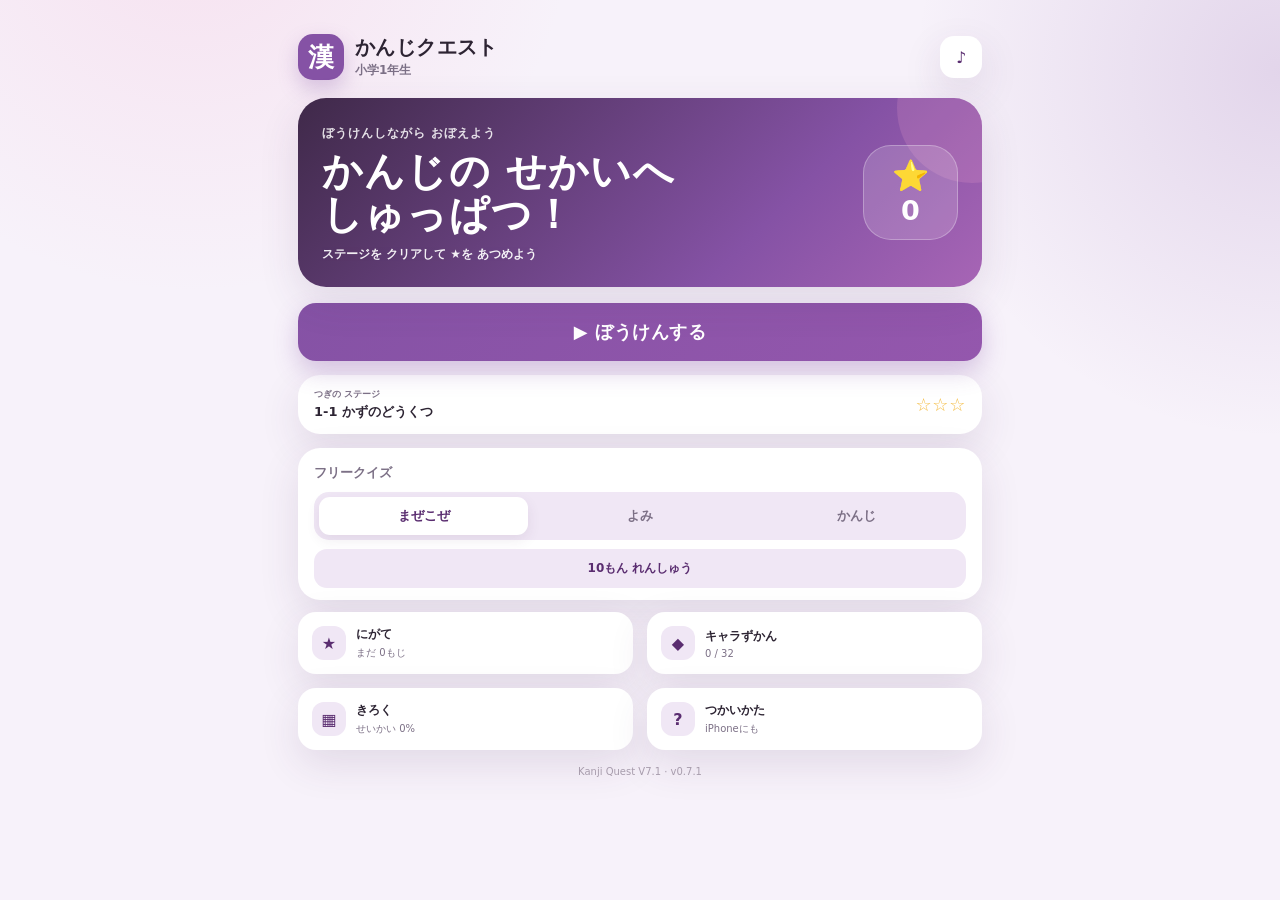
==== commit 684a8cd2: "Update Kanji Quest to V7.1" ====
--- a/KANJI_QUEST_PC.html
+++ b/KANJI_QUEST_PC.html
@@ -10,7 +10,7 @@
   <link rel="manifest" href="manifest.json" />
   <link rel="apple-touch-icon" href="icons/icon-180.png" />
   <link rel="icon" href="icons/icon-192.png" />
-  <link rel="stylesheet" href="style_v07.css" />
+  <link rel="stylesheet" href="style_v071.css" />
   <title>かんじクエスト</title>
 </head>
 <body>
@@ -78,7 +78,7 @@
         </button>
       </div>
 
-      <footer>Kanji Quest V7 · v0.7.0</footer>
+      <footer>Kanji Quest V7.1 · v0.7.1</footer>
     </section>
 
     <section id="stageView" class="view" aria-label="ステージ">
@@ -107,12 +107,12 @@
       <header class="quiz-topbar">
         <button id="quitBtn" class="icon-btn ghost" type="button" aria-label="クイズをやめる">×</button>
         <div class="progress-wrap" aria-label="進み具合">
-          <div class="progress-text"><span id="questionNo">1</span> / 10</div>
+          <div class="progress-text"><span id="progressWord">せいかい</span> <span id="questionNo">0</span> / 10 <small id="attemptNo">1もんめ</small></div>
           <div class="progress-track"><div id="progressBar" class="progress-bar"></div></div>
         </div>
         <div class="quiz-status">
           <div class="combo-mini">🔥 <span id="comboCount">0</span></div>
-          <div class="mini-score">⭐ <span id="sessionStars">0</span></div>
+          <div id="wrongMini" class="wrong-mini">✕ <span id="wrongCount">0</span>/5</div><div class="mini-score">⭐ <span id="sessionStars">0</span></div>
         </div>
       </header>
 
@@ -198,7 +198,7 @@
     <section id="collectionView" class="view" aria-label="キャラクター図鑑">
       <header class="page-header">
         <button id="collectionBackBtn" class="icon-btn ghost" type="button" aria-label="戻る">←</button>
-        <div><h2>キャラクターずかん</h2><p>なかまを あつめて しょうかいを みよう</p></div>
+        <div><h2>キャラクターずかん</h2><p>10もん せいかいで 1たいずつ なかまを ふやそう</p></div>
       </header>
       <div id="collectionSummary" class="collection-summary"></div>
       <div id="collectionGrid" class="collection-grid encyclopedia-grid"></div>
@@ -239,7 +239,7 @@
     </div>
   </main>
 
-  <script src="questions_v07.js"></script>
-  <script src="app_v07.js"></script>
+  <script src="questions_v071.js"></script>
+  <script src="app_v071.js"></script>
 </body>
 </html>
--- a/style_v071.css
+++ b/style_v071.css
@@ -0,0 +1,880 @@
+:root {
+  --bg: #f7f2fa;
+  --panel: #ffffff;
+  --ink: #2d2433;
+  --muted: #7c7086;
+  --main: #8552a5;
+  --main-dark: #5a2d70;
+  --accent: #f3a6ca;
+  --soft: #f0e7f5;
+  --soft-2: #eadcf2;
+  --danger: #d85c86;
+  --gold: #f4bd45;
+  --shadow: 0 14px 40px rgba(73,39,87,.12);
+  --radius: 22px;
+}
+
+* { box-sizing: border-box; }
+html { min-height: 100%; background: var(--bg); }
+body {
+  margin: 0;
+  min-height: 100vh;
+  min-height: 100dvh;
+  background:
+    radial-gradient(circle at 15% -10%, rgba(243,166,202,.22), transparent 26%),
+    radial-gradient(circle at 100% 8%, rgba(133,82,165,.18), transparent 24%),
+    var(--bg);
+  color: var(--ink);
+  font-family: "Hiragino Sans", "Yu Gothic UI", "Yu Gothic", system-ui, sans-serif;
+  -webkit-tap-highlight-color: transparent;
+}
+
+button { font: inherit; }
+button:focus-visible { outline: 3px solid rgba(133,82,165,.38); outline-offset: 3px; }
+
+.app-shell {
+  width: min(100%, 720px);
+  min-height: 100vh;
+  min-height: 100dvh;
+  margin: 0 auto;
+  padding: max(20px, env(safe-area-inset-top)) max(18px, env(safe-area-inset-right)) max(24px, env(safe-area-inset-bottom)) max(18px, env(safe-area-inset-left));
+}
+
+.view { display: none; animation: fadeIn .18s ease; }
+.view.active { display: block; }
+@keyframes fadeIn { from { opacity: 0; transform: translateY(5px); } to { opacity: 1; transform: translateY(0); } }
+
+.topbar, .quiz-topbar, .page-header {
+  display: flex;
+  align-items: center;
+  justify-content: space-between;
+  gap: 14px;
+  margin-bottom: 18px;
+}
+
+.brand { display: flex; align-items: center; gap: 11px; }
+.logo {
+  width: 46px; height: 46px; border-radius: 15px;
+  display: grid; place-items: center;
+  background: var(--main); color: #fff;
+  font-size: 26px; font-weight: 900;
+  box-shadow: 0 9px 20px rgba(133,82,165,.28);
+}
+.brand h1, .page-header h2 { margin: 0; font-size: 20px; line-height: 1.1; letter-spacing: .02em; }
+.brand p, .page-header p { margin: 4px 0 0; color: var(--muted); font-size: 12px; font-weight: 700; }
+
+.icon-btn {
+  width: 42px; height: 42px; border: 0; border-radius: 14px;
+  background: var(--panel); color: var(--main-dark); box-shadow: var(--shadow);
+  font-weight: 900; cursor: pointer;
+}
+.icon-btn.off { color: #a49aab; text-decoration: line-through; }
+.icon-btn.ghost { background: var(--soft); box-shadow: none; font-size: 20px; }
+
+.hero-card {
+  background: linear-gradient(135deg, #3f2949, #8552a5 68%, #a765b5);
+  border-radius: 28px;
+  padding: 24px;
+  color: #fff;
+  display: flex;
+  align-items: center;
+  justify-content: space-between;
+  gap: 16px;
+  box-shadow: var(--shadow);
+  position: relative;
+  overflow: hidden;
+}
+.hero-card::after {
+  content: "";
+  position: absolute;
+  width: 150px; height: 150px; border-radius: 50%;
+  right: -65px; top: -65px;
+  background: rgba(243,166,202,.18);
+}
+.hero-copy { position: relative; z-index: 1; }
+.hero-copy h2 { margin: 8px 0 10px; font-size: clamp(28px, 7vw, 40px); line-height: 1.08; letter-spacing: .03em; }
+.hero-copy p { margin: 0; font-weight: 700; font-size: 12px; opacity: .92; }
+.eyebrow { font-size: 12px; font-weight: 900; letter-spacing: .08em; opacity: .85; }
+.star-badge {
+  flex: 0 0 auto;
+  min-width: 95px; min-height: 95px; border-radius: 28px;
+  background: rgba(255,255,255,.16);
+  border: 1px solid rgba(255,255,255,.28);
+  display: grid; place-items: center;
+  padding: 12px;
+  position: relative; z-index: 1;
+}
+.star-badge span { font-size: 30px; line-height: 1; }
+.star-badge strong { font-size: 27px; line-height: 1; }
+
+.mode-card, .list-card, .continue-card {
+  margin-top: 14px;
+  padding: 16px;
+  background: var(--panel);
+  border-radius: var(--radius);
+  box-shadow: var(--shadow);
+}
+.compact-card { padding-bottom: 12px; }
+.section-title { font-size: 13px; font-weight: 900; color: var(--muted); margin-bottom: 10px; }
+.segmented { display: grid; grid-template-columns: repeat(3, 1fr); gap: 7px; background: var(--soft); padding: 5px; border-radius: 15px; }
+.mode-btn { border: 0; border-radius: 11px; padding: 10px 6px; background: transparent; color: var(--muted); font-size: 13px; font-weight: 900; cursor: pointer; }
+.mode-btn.active { background: var(--panel); color: var(--main-dark); box-shadow: 0 5px 14px rgba(73,39,87,.09); }
+
+.primary-btn {
+  width: 100%; border: 0; border-radius: 18px; margin-top: 16px; padding: 17px 18px;
+  background: linear-gradient(135deg, var(--main), #9457ad); color: white; font-weight: 900; font-size: 18px; letter-spacing: .03em;
+  box-shadow: 0 10px 25px rgba(133,82,165,.30); cursor: pointer;
+}
+.primary-btn:active { transform: translateY(1px); }
+.primary-btn:disabled { opacity: .45; cursor: not-allowed; }
+.next-btn { margin-top: 12px; }
+.mini-primary {
+  width: 100%; border: 0; border-radius: 13px; margin-top: 9px; padding: 11px;
+  background: var(--soft); color: var(--main-dark); font-size: 12px; font-weight: 900; cursor: pointer;
+}
+
+.continue-card { display: flex; align-items: center; justify-content: space-between; gap: 10px; padding: 13px 16px; }
+.continue-card strong { display: block; margin-top: 2px; font-size: 13px; }
+.tiny-label { display: block; color: var(--muted); font-size: 9px; font-weight: 900; }
+.clear-stars { color: var(--gold); font-size: 18px; letter-spacing: .04em; white-space: nowrap; }
+
+.sub-actions { display: grid; grid-template-columns: 1fr 1fr; gap: 10px; margin-top: 12px; }
+.secondary-btn {
+  border: 0; border-radius: 18px; padding: 14px; background: var(--panel); color: var(--ink); box-shadow: var(--shadow);
+  display: flex; align-items: center; gap: 10px; text-align: left; cursor: pointer;
+}
+.secondary-btn strong { display: block; font-size: 12px; }
+.secondary-btn small { display: block; margin-top: 3px; color: var(--muted); font-size: 10px; }
+.action-icon { width: 34px; height: 34px; border-radius: 12px; display: grid; place-items: center; background: var(--soft); color: var(--main-dark); font-weight: 900; flex: 0 0 auto; }
+.danger-text { display: block; margin: 24px auto 0; border: 0; background: transparent; color: var(--danger); font-size: 12px; font-weight: 800; cursor: pointer; }
+footer { margin-top: 16px; text-align: center; color: #a79cac; font-size: 10px; }
+
+/* Stage map */
+.stage-map { display: grid; gap: 11px; padding-bottom: 20px; }
+.stage-node {
+  border: 0;
+  width: 100%;
+  border-radius: 21px;
+  background: var(--panel);
+  box-shadow: var(--shadow);
+  padding: 15px;
+  display: grid;
+  grid-template-columns: 46px 1fr auto;
+  gap: 12px;
+  align-items: center;
+  color: var(--ink);
+  text-align: left;
+  cursor: pointer;
+  position: relative;
+}
+.stage-node::after {
+  content: "";
+  position: absolute;
+  left: 37px; bottom: -12px;
+  width: 3px; height: 13px; border-radius: 99px;
+  background: var(--soft-2);
+}
+.stage-node:last-child::after { display: none; }
+.stage-node.locked { opacity: .47; filter: saturate(.65); cursor: default; }
+.stage-node.boss { background: linear-gradient(135deg, #4a2b58, #7b458f); color: #fff; }
+.stage-node.boss.locked { background: #c9b8d0; }
+.stage-icon {
+  width: 46px; height: 46px; border-radius: 15px; display: grid; place-items: center;
+  background: var(--soft); color: var(--main-dark); font-weight: 900; font-size: 20px;
+}
+.stage-node.boss .stage-icon { background: rgba(255,255,255,.16); color: #fff; }
+.stage-copy strong { display: block; font-size: 14px; }
+.stage-copy small { display: block; margin-top: 4px; color: var(--muted); font-size: 10px; font-weight: 800; }
+.stage-node.boss .stage-copy small { color: rgba(255,255,255,.75); }
+.stage-stars { color: var(--gold); font-size: 15px; letter-spacing: .02em; }
+.stage-lock { font-size: 17px; }
+
+.quiz-topbar { margin-bottom: 16px; }
+.progress-wrap { flex: 1; }
+.progress-text { margin-bottom: 7px; text-align: center; font-size: 12px; font-weight: 900; color: var(--muted); }
+.progress-track { height: 8px; border-radius: 999px; background: #e8dcef; overflow: hidden; }
+.progress-bar { width: 10%; height: 100%; border-radius: inherit; background: var(--main); transition: width .25s ease; }
+.quiz-status { min-width: 63px; display: grid; justify-items: end; gap: 2px; }
+.mini-score, .combo-mini { font-size: 11px; font-weight: 900; color: var(--main-dark); }
+.combo-mini { color: #a04d72; }
+
+.boss-panel { margin: -4px 0 12px; padding: 12px 14px; border-radius: 17px; background: #493052; color: #fff; box-shadow: var(--shadow); }
+.boss-panel > div:first-child { display: flex; justify-content: space-between; align-items: center; font-size: 11px; }
+.boss-panel strong { font-size: 12px; }
+.boss-track { margin-top: 8px; height: 8px; border-radius: 999px; background: rgba(255,255,255,.18); overflow: hidden; }
+.boss-bar { width: 100%; height: 100%; background: linear-gradient(90deg, #f3a6ca, #fff0f7); border-radius: inherit; transition: width .25s ease; }
+
+.question-card {
+  min-height: 245px;
+  border-radius: 28px;
+  background: var(--panel);
+  box-shadow: var(--shadow);
+  padding: 24px 18px;
+  display: flex; flex-direction: column; align-items: center; justify-content: center;
+  text-align: center;
+}
+.question-kind { display: inline-flex; padding: 5px 10px; border-radius: 999px; background: var(--soft); color: var(--main-dark); font-size: 11px; font-weight: 900; }
+.question-lead { margin-top: 14px; color: var(--muted); font-size: 15px; font-weight: 800; }
+.question-visual { margin-top: 10px; font-size: clamp(64px, 18vw, 94px); line-height: 1; }
+.question-main { margin-top: 14px; font-size: clamp(72px, 22vw, 118px); line-height: 1; font-weight: 900; letter-spacing: .02em; }
+.question-main.reading-prompt { font-size: clamp(42px, 13vw, 76px); }
+.question-main.opposite-prompt { font-size: clamp(64px, 20vw, 98px); }
+.question-sub { margin-top: 10px; min-height: 20px; color: var(--muted); font-size: 13px; font-weight: 700; }
+.combo-banner { margin: 12px auto -2px; width: fit-content; max-width: 100%; padding: 8px 14px; border-radius: 999px; background: #fff0f6; color: #9f4268; font-size: 12px; font-weight: 900; animation: pop .28s ease; }
+@keyframes pop { 0%{ transform: scale(.86); opacity: .3;} 100%{ transform: scale(1); opacity: 1;} }
+
+.answers { display: grid; grid-template-columns: 1fr; gap: 10px; margin-top: 14px; }
+.answer-btn {
+  min-height: 62px;
+  border: 2px solid transparent; border-radius: 18px; padding: 12px 14px;
+  background: var(--panel); color: var(--ink); box-shadow: 0 8px 22px rgba(73,39,87,.09);
+  font-size: 22px; font-weight: 900; cursor: pointer; transition: .15s ease;
+}
+.answer-btn:active { transform: scale(.99); }
+.answer-btn.correct { border-color: var(--main); background: #f1e6f7; color: var(--main-dark); }
+.answer-btn.wrong { border-color: #e9a0ba; background: #fff0f5; color: #ad426a; }
+.answer-btn.dim { opacity: .45; }
+.feedback { min-height: 42px; margin-top: 12px; text-align: center; font-size: 14px; font-weight: 900; }
+.feedback.good { color: var(--main-dark); }
+.feedback.bad { color: #ad5072; }
+.hidden { display: none !important; }
+
+.result-card { margin-top: 3vh; background: var(--panel); border-radius: 30px; padding: 26px 20px; text-align: center; box-shadow: var(--shadow); }
+.result-medal { width: 76px; height: 76px; margin: 0 auto 12px; border-radius: 25px; display: grid; place-items: center; background: #f4e7fa; color: #8b4aa4; font-size: 38px; }
+.result-card h2 { font-size: 29px; margin: 9px 0 6px; }
+.result-card p { color: var(--muted); font-weight: 800; }
+.result-clear-stars { margin: 7px 0; color: var(--gold); font-size: 30px; letter-spacing: .08em; }
+.result-stats { display: grid; grid-template-columns: 1fr 1fr; gap: 10px; margin-top: 17px; }
+.three-stats { grid-template-columns: repeat(3, 1fr); }
+.result-stats div { border-radius: 16px; background: var(--soft); padding: 12px 7px; }
+.result-stats span, .result-stats strong { display: block; }
+.result-stats span { color: var(--muted); font-size: 9px; font-weight: 800; }
+.result-stats strong { margin-top: 4px; font-size: 22px; color: var(--main-dark); }
+.secondary-wide { width: 100%; margin-top: 10px; border: 0; border-radius: 16px; padding: 14px; background: var(--soft); color: var(--main-dark); font-weight: 900; cursor: pointer; }
+.unlock-box { margin-top: 14px; border: 2px solid #e7c8dd; border-radius: 18px; padding: 13px; background: #fff7fb; }
+.unlock-box strong { display: block; color: #8d4467; font-size: 13px; }
+.unlock-box span { display: block; margin-top: 3px; color: var(--muted); font-size: 11px; font-weight: 800; }
+
+/* collection */
+.collection-grid { display: grid; grid-template-columns: 1fr 1fr; gap: 11px; }
+.collection-card { background: var(--panel); border-radius: 21px; padding: 17px 12px; box-shadow: var(--shadow); text-align: center; min-height: 154px; }
+.collection-card.locked { filter: grayscale(.8); opacity: .58; }
+.collection-icon { font-size: 47px; min-height: 58px; display: grid; place-items: center; }
+.collection-card strong { display: block; margin-top: 7px; font-size: 13px; }
+.collection-card small { display: block; margin-top: 5px; color: var(--muted); font-size: 10px; font-weight: 800; }
+.collection-card .need { color: var(--main-dark); }
+
+.page-header { justify-content: flex-start; }
+.record-grid { display: grid; grid-template-columns: 1fr 1fr; gap: 10px; }
+.stat-card { background: var(--panel); border-radius: 20px; padding: 17px; box-shadow: var(--shadow); }
+.stat-card span { display: block; color: var(--muted); font-size: 11px; font-weight: 900; }
+.stat-card strong { display: inline-block; margin-top: 5px; font-size: 27px; }
+.stat-card small { margin-left: 4px; color: var(--muted); font-weight: 800; }
+.kanji-list { display: grid; grid-template-columns: repeat(5, 1fr); gap: 8px; }
+.kanji-chip { border-radius: 14px; background: var(--soft); padding: 10px 4px; text-align: center; }
+.kanji-chip strong { display: block; font-size: 23px; }
+.kanji-chip small { display: block; margin-top: 3px; color: var(--muted); font-size: 9px; font-weight: 800; }
+.history-list, .stage-record-list { display: grid; gap: 8px; }
+.history-row, .stage-record-row { display: grid; grid-template-columns: 1fr auto auto; gap: 10px; align-items: center; padding: 9px 0; border-bottom: 1px solid #eee7f1; font-size: 12px; }
+.history-row:last-child, .stage-record-row:last-child { border-bottom: 0; }
+.history-row span, .stage-record-row span { color: var(--muted); }
+.history-row strong, .stage-record-row strong { color: var(--main-dark); }
+.empty { color: var(--muted); font-size: 12px; font-weight: 800; }
+
+.modal { position: fixed; inset: 0; z-index: 10; background: rgba(36,23,43,.48); display: grid; place-items: center; padding: 20px; }
+.modal-card { position: relative; width: min(100%, 440px); border-radius: 24px; background: var(--panel); padding: 23px; box-shadow: 0 20px 60px rgba(0,0,0,.2); }
+.modal-card h3 { margin: 0 34px 14px 0; font-size: 19px; }
+.modal-card p, .modal-card li { color: var(--muted); font-size: 13px; font-weight: 700; line-height: 1.75; }
+.modal-card ol { padding-left: 1.3em; margin-bottom: 0; }
+.modal-close { position: absolute; right: 14px; top: 14px; width: 34px; height: 34px; border: 0; border-radius: 12px; background: var(--soft); color: var(--main-dark); font-weight: 900; cursor: pointer; }
+
+@media (min-width: 660px) {
+  .app-shell { padding-top: 34px; }
+  .answers { grid-template-columns: repeat(3, 1fr); }
+  .answer-btn { min-height: 80px; }
+  .question-card { min-height: 300px; }
+  .sub-actions { gap: 14px; }
+  .stage-map { grid-template-columns: 1fr 1fr; }
+  .stage-node::after { display: none; }
+  .collection-grid { grid-template-columns: repeat(3, 1fr); }
+}
+
+@media (max-width: 430px) {
+  .hero-card { padding: 19px; }
+  .hero-copy p { font-size: 11px; }
+  .star-badge { min-width: 78px; min-height: 78px; border-radius: 22px; }
+  .three-stats { gap: 7px; }
+  .result-stats div { padding: 10px 5px; }
+}
+
+@media (max-width: 360px) {
+  .sub-actions { grid-template-columns: 1fr; }
+  .kanji-list { grid-template-columns: repeat(4, 1fr); }
+  .collection-grid { grid-template-columns: 1fr; }
+}
+
+
+/* =========================================================
+   V03 Character Adventure
+   Original gothic rabbit mascot: black / purple / pink.
+   ========================================================= */
+.map-guide-card {
+  margin-bottom: 12px; padding: 12px 14px; border-radius: 20px;
+  display: flex; align-items: center; justify-content: space-between; gap: 12px;
+  background: linear-gradient(135deg, #fff, #f3e8f8); box-shadow: var(--shadow);
+}
+.map-guide-copy strong { display:block; margin-top:2px; font-size:13px; }
+.map-guide-copy small { display:block; margin-top:4px; color:var(--muted); font-size:10px; font-weight:800; }
+.map-guide-mascot { width:58px; height:58px; display:grid; place-items:center; flex:0 0 auto; }
+
+.adventure-map { display:grid; gap:14px; padding-bottom:24px; }
+.world-board {
+  position:relative; height:350px; border-radius:28px; overflow:hidden;
+  background:
+    radial-gradient(circle at 12% 16%, rgba(255,255,255,.72) 0 2px, transparent 3px),
+    radial-gradient(circle at 84% 24%, rgba(255,255,255,.58) 0 2px, transparent 3px),
+    radial-gradient(circle at 67% 74%, rgba(255,255,255,.48) 0 2px, transparent 3px),
+    linear-gradient(160deg, #eadcf4, #f9eff7 52%, #ded0ea);
+  box-shadow:var(--shadow); border:1px solid rgba(116,69,139,.08);
+}
+.world-board.world-2 { background:linear-gradient(160deg,#e8def6,#f7edf8 50%,#d8d7f3); }
+.world-title {
+  position:absolute; z-index:6; left:14px; top:12px; right:14px;
+  display:flex; gap:8px; align-items:center; pointer-events:none;
+}
+.world-title > span { width:31px; height:31px; border-radius:11px; display:grid; place-items:center; background:rgba(255,255,255,.72); }
+.world-title strong { display:block; font-size:12px; color:#4e315c; }
+.world-title small { display:block; margin-top:1px; color:#806f88; font-size:9px; font-weight:800; }
+.world-path { position:absolute; inset:45px 12px 8px; width:calc(100% - 24px); height:calc(100% - 53px); z-index:1; overflow:visible; }
+.world-path path { fill:none; stroke:#c19bd3; stroke-width:2.2; stroke-linecap:round; stroke-dasharray:2.2 3; vector-effect:non-scaling-stroke; }
+.world-deco { position:absolute; color:#b07ac6; opacity:.36; font-weight:900; pointer-events:none; }
+.world-deco.d1 { right:9%; top:17%; font-size:22px; }
+.world-deco.d2 { left:9%; top:50%; font-size:25px; }
+.world-deco.d3 { right:13%; bottom:10%; font-size:18px; }
+
+.map-node {
+  position:absolute; z-index:4; transform:translate(-50%,-50%); border:0; background:transparent;
+  width:74px; min-height:82px; padding:0; color:var(--ink); cursor:pointer;
+}
+.map-node-icon {
+  width:48px; height:48px; margin:0 auto; border-radius:17px; display:grid; place-items:center;
+  background:#fff; color:var(--main-dark); box-shadow:0 8px 20px rgba(67,37,82,.16);
+  border:3px solid #d7c0e3; font-size:19px; font-weight:900; transition:.18s ease;
+}
+.map-node.current .map-node-icon { border-color:#8f4fab; box-shadow:0 0 0 6px rgba(143,79,171,.12),0 8px 22px rgba(67,37,82,.2); animation:nodePulse 1.5s ease-in-out infinite; }
+.map-node.boss .map-node-icon { background:linear-gradient(145deg,#4b2e57,#7a438e); border-color:#f3a6ca; color:#fff; }
+.map-node.locked { opacity:.46; filter:saturate(.5); cursor:default; }
+.map-node-label { margin-top:5px; display:block; text-align:center; line-height:1.05; text-shadow:0 1px 0 rgba(255,255,255,.8); }
+.map-node-label strong { display:block; font-size:10px; color:#5d3b69; }
+.map-node-label small { display:block; max-width:82px; margin:2px auto 0; font-size:8px; font-weight:800; color:#76677e; white-space:nowrap; }
+.map-node-label b { display:block; margin-top:2px; font-size:9px; letter-spacing:-.04em; color:#d69d24; }
+@keyframes nodePulse { 50% { transform:translateY(-2px) scale(1.04); } }
+
+/* CSS-drawn original gothic rabbit mascot - closer to the sample mood */
+.goth-bunny {
+  --bun-scale:1;
+  position:relative; width:62px; height:74px; display:block; transform-origin:50% 100%; transform:scale(var(--bun-scale));
+  filter:drop-shadow(0 7px 7px rgba(60,31,72,.20));
+}
+.goth-bunny.mini { --bun-scale:.75; transform:scale(var(--bun-scale)); }
+.bunny-wing { position:absolute; z-index:1; top:36px; width:15px; height:18px; background:linear-gradient(180deg,#473150,#261c2b); border:2px solid #211925; }
+.bunny-wing.wing-l { left:6px; clip-path:polygon(100% 0,20% 28%,86% 50%,0 100%,100% 82%); transform:rotate(-10deg); }
+.bunny-wing.wing-r { right:6px; clip-path:polygon(0 0,80% 28%,14% 50%,100% 100%,0 82%); transform:rotate(10deg); }
+.bunny-ear { position:absolute; z-index:2; top:0; width:18px; height:36px; border-radius:55% 55% 48% 48%; background:#1f1825; border:2px solid #120f16; overflow:hidden; }
+.bunny-ear::after { content:""; position:absolute; inset:4px 4px 7px; border-radius:inherit; background:linear-gradient(#9c5aa8,#ef9bc7); }
+.bunny-ear.ear-l { left:10px; transform:rotate(-16deg); }
+.bunny-ear.ear-r { right:10px; transform:rotate(16deg); }
+.bunny-hood { position:absolute; z-index:3; top:18px; left:6px; width:50px; height:37px; border-radius:53% 53% 47% 47%; background:linear-gradient(180deg,#2b222f,#18131d); border:3px solid #120f16; }
+.bunny-face { position:absolute; z-index:4; top:24px; left:13px; width:36px; height:28px; border-radius:48% 48% 45% 45%; background:#fff8fd; border:2px solid #2b232f; }
+.eye { position:absolute; top:11px; width:4px; height:7px; border-radius:50%; background:#2a2130; }
+.eye-l { left:9px; } .eye-r { right:9px; }
+.cheek { position:absolute; top:18px; width:6px; height:3px; border-radius:50%; background:#f3a6ca; opacity:.82; }
+.cheek-l { left:4px; } .cheek-r { right:4px; }
+.mouth { position:absolute; left:50%; top:17px; width:8px; height:5px; border-bottom:2px solid #5e3b67; border-radius:0 0 50% 50%; transform:translateX(-50%); }
+.tear { display:none; position:absolute; z-index:6; top:16px; width:5px; height:10px; border-radius:60% 40% 60% 40%; background:#71c8ef; box-shadow:0 0 10px rgba(113,200,239,.35); }
+.tear-l { left:5px; transform:rotate(20deg); } .tear-r { right:5px; transform:rotate(-20deg); }
+.bunny-ribbon { position:absolute; z-index:6; top:12px; left:21px; width:22px; height:10px; }
+.bunny-ribbon::before,.bunny-ribbon::after { content:""; position:absolute; top:1px; width:12px; height:10px; border-radius:70% 25% 70% 25%; background:linear-gradient(135deg,#b84fbb,#f19cca); border:1px solid #592d66; }
+.bunny-ribbon::before { left:-4px; transform:rotate(18deg); } .bunny-ribbon::after { right:-4px; transform:scaleX(-1) rotate(18deg); }
+.bunny-skull { position:absolute; z-index:7; top:12px; left:26px; width:12px; height:12px; border-radius:50%; background:#f7bfd9; border:1.5px solid #5d355f; }
+.bunny-skull::before,.bunny-skull::after { content:""; position:absolute; bottom:-4px; width:4px; height:5px; border-radius:0 0 3px 3px; background:#f7bfd9; border:1.5px solid #5d355f; border-top:0; }
+.bunny-skull::before { left:1px; } .bunny-skull::after { right:1px; }
+.bunny-skull i,.bunny-skull b { position:absolute; top:4px; width:2px; height:2px; border-radius:50%; background:#5d355f; }
+.bunny-skull i { left:3px; } .bunny-skull b { right:3px; }
+.bunny-body { position:absolute; z-index:2; left:17px; bottom:0; width:28px; height:25px; border-radius:48% 48% 42% 42%; background:#2f2336; border:2px solid #19131d; }
+.bunny-body::before,.bunny-body::after { content:""; position:absolute; bottom:-3px; width:10px; height:7px; border-radius:50%; background:#2f2336; border:2px solid #19131d; }
+.bunny-body::before { left:-5px; transform:rotate(15deg); } .bunny-body::after { right:-5px; transform:rotate(-15deg); }
+.bunny-body .heart { position:absolute; left:10px; top:5px; width:8px; height:8px; transform:rotate(45deg); background:#e983b8; border-radius:2px; }
+.bunny-body .heart::before,.bunny-body .heart::after { content:""; position:absolute; width:8px; height:8px; border-radius:50%; background:#e983b8; }
+.bunny-body .heart::before { left:-4px; } .bunny-body .heart::after { top:-4px; }
+.goth-bunny::after { content:""; position:absolute; inset:auto auto 14px 6px; width:50px; height:22px; border-radius:50%; background:radial-gradient(ellipse at center, rgba(243,166,202,.28), rgba(243,166,202,0)); opacity:0; transform:scale(.7); pointer-events:none; }
+
+.map-mascot-anchor { position:absolute; z-index:8; width:64px; height:78px; transform:translate(-50%,-89%); pointer-events:none; transition:left .95s cubic-bezier(.2,.8,.25,1), top .95s cubic-bezier(.2,.8,.25,1); }
+.map-mascot-anchor.arrive { animation:mascotArrive .55s ease both; }
+@keyframes mascotArrive { from{opacity:0;transform:translate(-50%,-120%) scale(.65)} to{opacity:1;transform:translate(-50%,-89%) scale(1)} }
+
+/* Quiz journey strip */
+.quest-scene { margin:-2px 0 10px; padding:10px 12px 8px; border-radius:18px; background:rgba(255,255,255,.78); border:1px solid rgba(123,69,143,.08); box-shadow:0 7px 22px rgba(73,39,87,.07); position:relative; overflow:visible; }
+.quest-scene::after { content:""; position:absolute; inset:0; background:radial-gradient(circle at 50% 50%, rgba(255,255,255,.18), transparent 55%); opacity:0; pointer-events:none; }
+.quest-scene.fx-happy::after, .quest-scene.fx-celebrate::after { animation:sceneFlash .9s ease; }
+.quest-scene.fx-sad::after { animation:sceneSad .9s ease; }
+.quest-scene.fx-attack::after { animation:sceneAttack .9s ease; }
+.quest-scene-top { display:flex; justify-content:space-between; gap:10px; align-items:center; }
+.reaction-text { color:#7a5b84; font-size:9px; font-weight:900; }
+.journey-lane { position:relative; height:58px; margin-top:2px; }
+.journey-track { position:absolute; left:20px; right:25px; top:34px; height:7px; border-radius:99px; background:#eadff0; overflow:hidden; }
+.journey-fill { width:0; height:100%; border-radius:inherit; background:linear-gradient(90deg,#a762ba,#f09bc9); transition:width .5s cubic-bezier(.2,.8,.25,1); }
+.journey-track::after { content:"✦  ·  ✦  ·  ✦  ·  ✦"; position:absolute; left:12%; right:10%; top:-16px; text-align:center; color:#cab0d5; font-size:8px; letter-spacing:.5em; white-space:nowrap; }
+.journey-goal { position:absolute; right:0; top:15px; font-size:25px; }
+.quiz-mascot-anchor { position:absolute; z-index:4; left:0%; top:0; width:58px; height:64px; transform:translateX(-18px); transition:left .5s cubic-bezier(.2,.8,.25,1); }
+.quiz-mascot-anchor .goth-bunny { --bun-scale:.82; transform-origin:50% 0; }
+
+/* Mascot reaction animations */
+.goth-bunny.idle { animation:bunnyIdle 1.6s ease-in-out infinite; }
+.goth-bunny.walk { animation:bunnyWalk .22s ease-in-out infinite alternate; }
+.goth-bunny.happy { animation:bunnyHappy .58s cubic-bezier(.2,.85,.28,1) 2; }
+.goth-bunny.celebrate { animation:bunnyCelebrate .48s cubic-bezier(.2,.85,.28,1) 3; }
+.goth-bunny.attack { animation:bunnyAttack .95s cubic-bezier(.25,.95,.2,1) 1; }
+.goth-bunny.sad { animation:bunnySad .65s ease-in-out 1; }
+.goth-bunny.victory { animation:bunnyVictory .7s ease-in-out 3; }
+.goth-bunny.happy::after,.goth-bunny.celebrate::after,.goth-bunny.victory::after { opacity:1; animation:glowBurst .65s ease-out 1; }
+.goth-bunny.sad .tear { display:block; animation:tearDrop .85s ease-in 2; }
+.goth-bunny.sad .mouth { top:19px; border-bottom:0; border-top:2px solid #5e3b67; border-radius:50% 50% 0 0; }
+.goth-bunny.happy .eye,.goth-bunny.celebrate .eye,.goth-bunny.victory .eye { width:5px; height:8px; background:#241a2a; border:0; border-radius:50%; transform:scale(1.08); box-shadow:0 0 0 1px rgba(255,255,255,.08),0 0 8px rgba(229,127,190,.35); }
+.goth-bunny.happy .eye::after,.goth-bunny.celebrate .eye::after,.goth-bunny.victory .eye::after { content:""; position:absolute; width:2px; height:2px; border-radius:50%; background:#fff; left:1px; top:1px; }
+.goth-bunny.happy .mouth,.goth-bunny.celebrate .mouth,.goth-bunny.victory .mouth { top:17px; width:9px; height:6px; border:0; border-radius:0 0 9px 9px; background:#d962a0; box-shadow:inset 0 2px 0 #5e3b67; }
+.goth-bunny.happy .bunny-ribbon,.goth-bunny.celebrate .bunny-ribbon,.goth-bunny.victory .bunny-ribbon { filter:drop-shadow(0 0 8px rgba(240,155,201,.5)); }
+.goth-bunny.attack .bunny-body { transform:rotate(-12deg) translateX(2px); }
+.goth-bunny.attack .bunny-wing.wing-l { animation:wingFlapL .16s linear 5 alternate; }
+.goth-bunny.attack .bunny-wing.wing-r { animation:wingFlapR .16s linear 5 alternate; }
+@keyframes bunnyIdle { 0%,100%{transform:scale(var(--bun-scale))} 50%{transform:translateY(-2px) scale(var(--bun-scale))} }
+@keyframes bunnyWalk { from{transform:translateY(0) rotate(-2deg) scale(var(--bun-scale))} to{transform:translateY(-5px) rotate(2deg) scale(var(--bun-scale))} }
+@keyframes bunnyHappy { 0%,100%{transform:translateY(0) scale(var(--bun-scale))} 34%{transform:translateY(-16px) rotate(-8deg) scale(calc(var(--bun-scale) * 1.05))} 65%{transform:translateY(-9px) rotate(8deg) scale(calc(var(--bun-scale) * 1.02))} }
+@keyframes bunnyCelebrate { 0%,100%{transform:translateY(0) rotate(0) scale(var(--bun-scale))} 25%{transform:translateY(-18px) rotate(-10deg) scale(calc(var(--bun-scale) * 1.06))} 55%{transform:translateY(-8px) rotate(11deg) scale(calc(var(--bun-scale) * 1.02))} 78%{transform:translateY(-16px) rotate(-7deg) scale(calc(var(--bun-scale) * 1.05))} }
+@keyframes bunnyAttack { 0%{transform:translateX(0) scale(var(--bun-scale))} 24%{transform:translateX(10px) translateY(-4px) rotate(-6deg) scale(var(--bun-scale))} 46%{transform:translateX(34px) translateY(-10px) rotate(10deg) scale(calc(var(--bun-scale) * 1.08))} 64%{transform:translateX(42px) translateY(-4px) rotate(-7deg) scale(calc(var(--bun-scale) * 1.06))} 100%{transform:translateX(0) scale(var(--bun-scale))} }
+@keyframes bunnySad { 0%,100%{transform:scale(var(--bun-scale))} 35%{transform:translateY(5px) rotate(-5deg) scale(var(--bun-scale))} 65%{transform:translateY(5px) rotate(5deg) scale(var(--bun-scale))} }
+@keyframes bunnyVictory { 0%,100%{transform:translateY(0) rotate(0) scale(var(--bun-scale))} 30%{transform:translateY(-19px) rotate(-11deg) scale(calc(var(--bun-scale) * 1.07))} 58%{transform:translateY(-9px) rotate(12deg) scale(calc(var(--bun-scale) * 1.03))} 84%{transform:translateY(-18px) rotate(-8deg) scale(calc(var(--bun-scale) * 1.07))} }
+@keyframes tearDrop { from{transform:translateY(-2px);opacity:0} 22%{opacity:1} to{transform:translateY(15px);opacity:0} }
+@keyframes glowBurst { 0%{transform:scale(.6);opacity:0} 35%{opacity:1} 100%{transform:scale(1.25);opacity:0} }
+@keyframes wingFlapL { from{transform:rotate(-10deg)} to{transform:rotate(-24deg)} }
+@keyframes wingFlapR { from{transform:rotate(10deg)} to{transform:rotate(24deg)} }
+@keyframes sceneFlash { 0%{opacity:0} 25%{opacity:1} 100%{opacity:0} }
+@keyframes sceneSad { 0%{opacity:0} 35%{opacity:.65; background:radial-gradient(circle at 50% 50%, rgba(113,200,239,.18), transparent 55%)} 100%{opacity:0} }
+@keyframes sceneAttack { 0%{opacity:0} 30%{opacity:.9; background:linear-gradient(90deg, transparent 0, rgba(243,166,202,.35) 45%, transparent 80%)} 100%{opacity:0} }
+/* V04 includes boss hit, knockback and KO reactions. */
+.boss-head-row { display:flex; justify-content:space-between; align-items:center; font-size:11px; }
+.boss-identity { display:flex; align-items:center; gap:7px; }
+.boss-avatar { width:31px; height:31px; border-radius:11px; display:grid; place-items:center; background:rgba(255,255,255,.13); font-size:20px; }
+.boss-panel > div:first-child { font-size:11px; }
+
+.result-mascot-stage { position:relative; height:80px; display:grid; place-items:center; margin:-4px 0 2px; }
+.result-bunny { --bun-scale:1.1; }
+.result-sparkle { position:absolute; color:#d27bac; opacity:.82; animation:sparkle 1s ease-in-out infinite alternate; }
+.result-sparkle.s1 { left:29%; top:15%; } .result-sparkle.s2 { right:27%; top:7%; animation-delay:.2s; } .result-sparkle.s3 { right:31%; bottom:4%; animation-delay:.4s; }
+@keyframes sparkle { to{transform:scale(1.35) rotate(18deg);opacity:.35} }
+
+@media (min-width:660px) {
+  .adventure-map { grid-template-columns:1fr 1fr; }
+  .world-board { height:390px; }
+}
+@media (max-width:430px) {
+  .world-board { height:335px; }
+  .map-node { width:68px; }
+  .map-node-icon { width:44px;height:44px;border-radius:15px; }
+  .map-node-label small { max-width:76px;font-size:7.5px; }
+  .quest-scene { padding-left:9px;padding-right:9px; }
+}
+
+@media (max-width:430px) {
+  .app-shell { padding-left:max(10px, env(safe-area-inset-left)); padding-right:max(10px, env(safe-area-inset-right)); padding-top:max(8px, env(safe-area-inset-top)); padding-bottom:max(10px, env(safe-area-inset-bottom)); }
+  #quizView.active { min-height:calc(100dvh - 18px); display:flex; flex-direction:column; gap:0; overflow:hidden; }
+  .quiz-topbar { flex:0 0 auto; gap:8px; margin-bottom:6px; }
+  .icon-btn { width:36px; height:36px; border-radius:12px; }
+  .progress-text { margin-bottom:3px; font-size:10px; }
+  .progress-track { height:6px; }
+  .quiz-status { min-width:48px; gap:0; }
+  .mini-score,.combo-mini { font-size:10px; }
+  .quest-scene { flex:0 0 auto; padding:5px 8px 4px; margin:0 0 6px; border-radius:15px; min-height:66px; }
+  .quest-scene-top .tiny-label { font-size:7px; }
+  .reaction-text { font-size:7.5px; }
+  .journey-lane { height:44px; margin-top:0; }
+  .journey-track { top:23px; left:16px; right:22px; height:5px; }
+  .journey-track::after { display:none; }
+  .journey-goal { top:4px; font-size:20px; }
+  .quiz-mascot-anchor { width:46px; height:48px; transform:translateX(-14px); top:-2px; }
+  .quiz-mascot-anchor .goth-bunny { --bun-scale:.62; transform-origin:50% 0; }
+  .boss-panel { flex:0 0 auto; margin:0 0 6px; padding:7px 10px; border-radius:13px; }
+  .boss-avatar { width:25px; height:25px; font-size:16px; }
+  .boss-track { margin-top:5px; height:6px; }
+  .question-card { flex:0 0 auto; min-height:132px; max-height:168px; padding:10px 12px; border-radius:21px; }
+  .question-kind { padding:3px 9px; font-size:9px; }
+  .question-lead { margin-top:7px; font-size:11px; line-height:1.25; }
+  .question-visual { margin-top:5px; font-size:clamp(38px, 10vw, 48px); }
+  .question-main { margin-top:6px; font-size:clamp(46px, 14vw, 66px); }
+  .question-main.reading-prompt { font-size:clamp(24px, 8vw, 38px); }
+  .question-main.opposite-prompt { font-size:clamp(44px, 13vw, 62px); }
+  .question-sub { display:none; }
+  .combo-banner { flex:0 0 auto; margin:5px auto 0; padding:4px 9px; font-size:9.5px; }
+  .answers { flex:0 0 auto; gap:6px; margin-top:7px; }
+  .answers.answer-grid-3 { grid-template-columns:repeat(3,1fr); }
+  .answers.answer-grid-2 { grid-template-columns:repeat(2,1fr); }
+  .answers.answer-grid-2 .answer-btn:last-child:nth-child(odd) { grid-column:1 / -1; }
+  .answer-btn { min-height:45px; border-radius:14px; padding:7px 8px; font-size:18px; line-height:1.1; }
+  .feedback { flex:0 0 auto; min-height:16px; margin-top:4px; font-size:10px; line-height:1.25; }
+  .primary-btn.next-btn { flex:0 0 auto; margin-top:5px; padding:10px 14px; border-radius:14px; font-size:14px; }
+  #resultView.active .result-card { margin-top:0; padding:12px 12px 14px; border-radius:22px; }
+  .result-mascot-stage { height:54px; margin:-2px 0 0; }
+  .result-bunny { --bun-scale:.72; }
+  .result-sparkle { font-size:11px; }
+  .result-medal { width:48px; height:48px; margin:2px auto 5px; border-radius:16px; font-size:25px; }
+  .result-card .eyebrow { font-size:9px; }
+  .result-card h2 { font-size:22px; margin:5px 0 3px; }
+  .result-clear-stars { margin:3px 0; font-size:23px; }
+  .result-card p { margin:4px 0; font-size:12px; }
+  .result-stats { gap:6px; margin-top:8px; }
+  .result-stats div { padding:8px 4px; border-radius:13px; }
+  .result-stats span { font-size:7.5px; }
+  .result-stats strong { margin-top:2px; font-size:18px; }
+  .unlock-box { margin-top:8px; padding:8px; border-radius:14px; }
+  .unlock-box strong { font-size:11px; }
+  .unlock-box span { margin-top:1px; font-size:9px; }
+  #resultView .primary-btn { margin-top:8px; padding:11px 13px; font-size:15px; }
+  #resultView .secondary-wide { margin-top:6px; padding:10px; border-radius:13px; font-size:13px; }
+}
+
+@media (max-width:430px) and (max-height:700px) {
+  .quest-scene { min-height:56px; padding-top:3px; padding-bottom:2px; }
+  .journey-lane { height:34px; }
+  .journey-track { top:19px; }
+  .journey-goal { top:1px; }
+  .quiz-mascot-anchor .goth-bunny { --bun-scale:.54; transform-origin:50% 0; }
+  .question-card { min-height:112px; max-height:138px; padding:8px 10px; }
+  .question-main { font-size:clamp(40px,12vw,56px); }
+  .answer-btn { min-height:41px; font-size:17px; }
+  .feedback { min-height:14px; }
+  .primary-btn.next-btn { padding:8px 12px; }
+}
+
+/* V04 reaction particles and boss hit/KO */
+.quest-scene,.boss-panel { position:relative; }
+.fx-particle { position:absolute; z-index:30; left:50%; top:50%; font-style:normal; font-weight:900; pointer-events:none; transform:translate(-50%,-50%); opacity:0; animation:fxBurst .92s cubic-bezier(.15,.8,.25,1) var(--delay,0s) forwards; }
+.fx-happy,.fx-celebrate,.fx-ko { color:#e878b6; text-shadow:0 0 8px rgba(232,120,182,.38); }
+.fx-sad { color:#67bde9; }
+.fx-attack,.fx-boss { color:#f2b84b; text-shadow:0 0 8px rgba(242,184,75,.4); }
+@keyframes fxBurst { 0%{opacity:0;transform:translate(-50%,-50%) scale(.35) rotate(0)} 18%{opacity:1} 100%{opacity:0;transform:translate(calc(-50% + var(--dx)),calc(-50% + var(--dy))) scale(1.15) rotate(var(--rot))} }
+.quest-scene.fx-happy { animation:sceneBounce .5s ease; }
+.quest-scene.fx-celebrate { animation:sceneParty .75s ease; }
+.quest-scene.fx-sad { animation:sceneWobble .58s ease; }
+.quest-scene.fx-attack { animation:sceneDash .55s ease; }
+@keyframes sceneBounce { 40%{transform:translateY(-3px) scale(1.01)} }
+@keyframes sceneParty { 20%{transform:scale(1.015)} 45%{transform:rotate(-.4deg) scale(1.02)} 70%{transform:rotate(.4deg) scale(1.02)} }
+@keyframes sceneWobble { 25%{transform:translateX(-2px)} 50%{transform:translateX(2px)} 75%{transform:translateX(-1px)} }
+@keyframes sceneDash { 35%{transform:translateX(3px)} 60%{transform:translateX(-2px)} }
+.boss-panel.boss-hit { animation:bossHitPanel .58s ease; box-shadow:0 0 0 3px rgba(255,137,177,.18),0 12px 34px rgba(176,62,111,.25); }
+.boss-avatar-hit { animation:bossAvatarHit .62s cubic-bezier(.2,.85,.3,1); }
+.boss-hit-burst,.boss-ko { position:absolute; z-index:35; right:14px; top:50%; transform:translateY(-50%); font-weight:1000; color:#fff4b8; text-shadow:0 2px 0 #9d3c67,0 0 10px rgba(255,255,255,.35); animation:hitText .78s ease forwards; pointer-events:none; }
+.boss-ko { left:50%; right:auto; top:50%; font-size:28px; color:#fff; }
+.boss-panel.boss-defeated { animation:bossDefeatPanel 1.05s ease forwards; }
+.boss-avatar-ko { animation:bossAvatarKO 1.05s cubic-bezier(.15,.85,.3,1) forwards; }
+@keyframes bossHitPanel { 0%,100%{transform:translateX(0);filter:none} 18%{transform:translateX(-7px);filter:brightness(1.55) saturate(1.3)} 36%{transform:translateX(6px)} 55%{transform:translateX(-4px)} 72%{transform:translateX(2px)} }
+@keyframes bossAvatarHit { 0%{transform:scale(1)} 28%{transform:translateX(10px) rotate(16deg) scale(.86)} 52%{transform:translateX(-5px) rotate(-8deg)} 100%{transform:none} }
+@keyframes hitText { 0%{opacity:0;transform:translateY(-50%) scale(.45)} 25%{opacity:1;transform:translateY(-70%) scale(1.18)} 100%{opacity:0;transform:translateY(-105%) scale(.92)} }
+@keyframes bossDefeatPanel { 0%{filter:none;opacity:1;transform:none} 22%{filter:brightness(1.8);transform:translateX(-7px)} 40%{transform:translateX(7px)} 62%{filter:brightness(1);transform:translateY(-4px) scale(1.01)} 100%{filter:grayscale(.5);opacity:.42;transform:translateY(7px) scale(.96)} }
+@keyframes bossAvatarKO { 0%{transform:none;opacity:1} 35%{transform:translateX(13px) translateY(-10px) rotate(28deg) scale(1.15)} 72%{transform:translateX(28px) translateY(5px) rotate(65deg) scale(.72);opacity:.8} 100%{transform:translateX(42px) translateY(18px) rotate(95deg) scale(.35);opacity:0} }
+
+/* V05 companions + high difficulty compound questions */
+.quest-meta-right { display:flex; align-items:center; justify-content:flex-end; gap:6px; min-width:0; }
+.companion-party { display:inline-flex; align-items:center; gap:2px; white-space:nowrap; }
+.companion-party b { font-size:7px; color:#9a83a4; margin-right:1px; }
+.companion-chip { width:20px; height:20px; display:grid; place-items:center; border-radius:50%; background:#fff; border:1px solid #eadcf2; box-shadow:0 2px 6px rgba(73,39,87,.09); font-size:12px; }
+.companion-party.party-cheer .companion-chip { animation:companionCheer .45s ease 2; }
+.companion-party.party-sad .companion-chip { animation:companionSad .55s ease 1; }
+@keyframes companionCheer { 45%{transform:translateY(-5px) rotate(-6deg) scale(1.12)} 70%{transform:translateY(-2px) rotate(6deg)} }
+@keyframes companionSad { 35%{transform:translateY(2px) rotate(-5deg)} 65%{transform:translateY(2px) rotate(5deg)} }
+.result-companions { min-height:22px; margin:2px auto 4px; display:flex; justify-content:center; align-items:center; gap:4px; color:var(--muted); font-size:8px; font-weight:900; }
+.result-companions .companion-chip { width:23px; height:23px; font-size:14px; }
+.question-main.compound-prompt { font-size:clamp(42px, 13vw, 72px); letter-spacing:.03em; }
+.question-main.compound-reading-prompt { font-size:clamp(28px, 9vw, 48px); }
+.question-kind { white-space:nowrap; }
+@media (max-width:430px) {
+  .quest-scene-top { align-items:flex-start; }
+  .quest-meta-right { gap:4px; }
+  .companion-party b { display:none; }
+  .companion-chip { width:17px; height:17px; font-size:10px; }
+  .reaction-text { max-width:120px; overflow:hidden; text-overflow:ellipsis; white-space:nowrap; }
+  .question-main.compound-prompt { font-size:clamp(34px, 11vw, 52px); }
+  .question-main.compound-reading-prompt { font-size:clamp(22px, 7.5vw, 34px); }
+}
+@media (prefers-reduced-motion: reduce) {
+  .goth-bunny,.map-node.current .map-node-icon,.result-sparkle { animation:none !important; }
+  .map-mascot-anchor,.quiz-mascot-anchor,.journey-fill { transition:none !important; }
+}
+
+.result-bunny.sad ~ .result-sparkle { display:none; }
+
+
+/* V05.1 character visibility / party layout */
+.companion-stage {
+  margin-top:12px;
+  min-height:92px;
+  padding:10px 12px 12px;
+  border-radius:20px;
+  background:linear-gradient(180deg,rgba(255,255,255,.84),rgba(249,241,252,.9));
+  border:1px solid rgba(133,82,165,.09);
+  box-shadow:0 8px 24px rgba(73,39,87,.07);
+}
+.companion-stage:empty { display:none; }
+.companion-stage-title { text-align:center; color:#80668a; font-size:9px; font-weight:900; margin-bottom:5px; }
+.companion-stage-row { display:flex; justify-content:center; align-items:flex-end; gap:10px; }
+.companion-stage-card { width:66px; min-width:0; text-align:center; }
+.companion-stage-card > span {
+  width:46px; height:46px; margin:0 auto; display:grid; place-items:center;
+  border-radius:17px; background:#fff; border:2px solid #eadcf2;
+  box-shadow:0 6px 16px rgba(73,39,87,.11); font-size:29px;
+}
+.companion-stage-card small {
+  display:block; margin-top:4px; color:#7b6982; font-size:7px; line-height:1.15; font-weight:900;
+  overflow:hidden; text-overflow:ellipsis; white-space:nowrap;
+}
+.companion-stage.party-cheer .companion-stage-card > span { animation:companionBigCheer .55s ease 2; }
+.companion-stage.party-sad .companion-stage-card > span { animation:companionBigSad .62s ease 1; }
+@keyframes companionBigCheer { 35%{transform:translateY(-9px) rotate(-7deg) scale(1.14)} 68%{transform:translateY(-3px) rotate(7deg) scale(1.06)} }
+@keyframes companionBigSad { 30%{transform:translateY(3px) rotate(-6deg)} 62%{transform:translateY(3px) rotate(6deg)} }
+.quiz-mascot-anchor.at-goal .goth-bunny { animation:bunnyVictory .7s ease-in-out 2; }
+
+@media (max-width:430px) {
+  .quest-scene { min-height:88px; padding:6px 9px 5px; }
+  .journey-lane { height:60px; }
+  .journey-track { top:35px; left:18px; right:29px; height:6px; }
+  .journey-goal { top:14px; right:1px; font-size:24px; }
+  .quiz-mascot-anchor { width:58px; height:64px; top:0; transform:translateX(-17px); }
+  .quiz-mascot-anchor .goth-bunny { --bun-scale:.78; transform-origin:50% 0; }
+  .companion-chip { width:27px; height:27px; font-size:17px; border-width:1.5px; }
+  .quest-meta-right { gap:5px; }
+  .companion-party { gap:3px; }
+  .reaction-text { max-width:105px; font-size:7.5px; }
+  .companion-stage { margin-top:10px; min-height:88px; padding:8px 8px 10px; }
+  .companion-stage-row { gap:6px; }
+  .companion-stage-card { width:62px; }
+  .companion-stage-card > span { width:44px; height:44px; border-radius:16px; font-size:27px; }
+  .companion-stage-card small { font-size:6.5px; }
+}
+
+@media (max-width:430px) and (max-height:700px) {
+  .quest-scene { min-height:76px; }
+  .journey-lane { height:49px; }
+  .journey-track { top:29px; }
+  .journey-goal { top:8px; font-size:22px; }
+  .quiz-mascot-anchor .goth-bunny { --bun-scale:.69; }
+  .companion-stage { min-height:72px; padding:6px 7px 7px; }
+  .companion-stage-title { margin-bottom:3px; }
+  .companion-stage-card > span { width:36px; height:36px; font-size:22px; }
+  .companion-stage-card small { display:none; }
+}
+
+
+/* V06 unified original companion art */
+.companion-svg { width:100%; height:100%; display:block; overflow:visible; }
+.companion-chip.art { padding:1px; overflow:hidden; background:linear-gradient(180deg,#fff,#f7edf9); }
+.companion-chip.art .companion-svg { width:100%; height:100%; }
+.companion-stage { margin-top:auto !important; min-height:128px; padding:9px 10px 12px; display:block; }
+.companion-stage-title { font-size:10px; margin-bottom:4px; letter-spacing:.04em; }
+.companion-stage-row { min-height:92px; display:flex; align-items:flex-end; justify-content:center; gap:6px; }
+.companion-stage-card { width:76px; flex:0 1 76px; text-align:center; }
+.companion-art-frame {
+  width:68px; height:74px; margin:0 auto; display:block; border-radius:22px;
+  background:radial-gradient(circle at 50% 35%,#fff 0,#fff 42%,#f4e9f7 100%);
+  border:2px solid #e5cfea; box-shadow:0 7px 18px rgba(73,39,87,.12); padding:2px;
+}
+.companion-stage-card small { margin-top:3px; font-size:7px; }
+.companion-stage.party-count-1 .companion-stage-card { width:104px; flex-basis:104px; }
+.companion-stage.party-count-1 .companion-art-frame { width:88px; height:94px; border-radius:26px; }
+.companion-stage.party-count-2 .companion-art-frame { width:80px; height:86px; }
+.companion-stage.party-count-3 .companion-art-frame { width:72px; height:78px; }
+.companion-stage.party-count-4 .companion-art-frame { width:64px; height:70px; }
+.companion-stage.party-count-5 .companion-stage-card { width:58px; flex-basis:58px; }
+.companion-stage.party-count-5 .companion-art-frame { width:54px; height:60px; }
+.companion-stage.party-count-6 .companion-stage-card { width:50px; flex-basis:50px; }
+.companion-stage.party-count-6 .companion-art-frame { width:48px; height:54px; }
+.companion-stage.party-cheer .companion-art-frame { animation:companionArtCheer .52s cubic-bezier(.2,.9,.25,1) 2; }
+.companion-stage.party-sad .companion-art-frame { animation:companionArtSad .68s ease 1; filter:saturate(.72); }
+.companion-party.party-cheer .companion-chip.art { animation:companionArtCheer .45s ease 2; }
+.companion-party.party-sad .companion-chip.art { animation:companionArtSad .58s ease 1; }
+@keyframes companionArtCheer { 0%,100%{transform:none} 36%{transform:translateY(-10px) rotate(-7deg) scale(1.08)} 70%{transform:translateY(-3px) rotate(6deg) scale(1.03)} }
+@keyframes companionArtSad { 0%,100%{transform:none} 32%{transform:translateY(4px) rotate(-5deg) scale(.98)} 67%{transform:translateY(4px) rotate(5deg) scale(.98)} }
+
+.collection-icon.art { width:86px; height:86px; margin:0 auto 6px; display:grid; place-items:center; background:transparent; }
+.collection-icon.art .companion-svg { width:82px; height:82px; }
+.locked-silhouette { width:68px; height:68px; display:grid; place-items:center; border-radius:50%; background:#ded2e4; color:#fff; font-size:34px; }
+.result-companions .companion-chip.art { width:34px; height:34px; padding:1px; }
+
+#quizView.active { min-height:calc(100dvh - 24px); display:flex; flex-direction:column; }
+#quizView .companion-stage { margin-top:auto; }
+
+@media (max-width:430px) {
+  .companion-party { gap:2px; }
+  .companion-chip.art { width:25px; height:25px; }
+  .companion-stage { min-height:126px; padding:8px 8px 10px; }
+  .companion-stage-row { min-height:92px; gap:3px; }
+  .companion-stage-card { width:70px; flex-basis:70px; }
+  .companion-stage-card small { font-size:6.5px; }
+  .companion-stage.party-count-1 .companion-stage-card { width:108px; flex-basis:108px; }
+  .companion-stage.party-count-1 .companion-art-frame { width:92px; height:98px; }
+  .companion-stage.party-count-2 .companion-art-frame { width:82px; height:88px; }
+  .companion-stage.party-count-3 .companion-art-frame { width:72px; height:78px; }
+  .companion-stage.party-count-4 .companion-art-frame { width:64px; height:70px; }
+  .companion-stage.party-count-5 .companion-stage-card { width:56px; flex-basis:56px; }
+  .companion-stage.party-count-5 .companion-art-frame { width:52px; height:58px; }
+  .companion-stage.party-count-6 .companion-stage-card { width:48px; flex-basis:48px; }
+  .companion-stage.party-count-6 .companion-art-frame { width:46px; height:52px; }
+.companion-stage.party-count-5 .companion-stage-card { width:58px; flex-basis:58px; }
+.companion-stage.party-count-5 .companion-art-frame { width:54px; height:60px; }
+.companion-stage.party-count-6 .companion-stage-card { width:50px; flex-basis:50px; }
+.companion-stage.party-count-6 .companion-art-frame { width:48px; height:54px; }
+}
+@media (max-width:430px) and (max-height:740px) {
+  .companion-stage { min-height:104px; padding-top:5px; }
+  .companion-stage-row { min-height:74px; }
+  .companion-stage.party-count-1 .companion-art-frame { width:74px; height:80px; }
+  .companion-stage.party-count-2 .companion-art-frame { width:70px; height:76px; }
+  .companion-stage.party-count-3 .companion-art-frame { width:62px; height:68px; }
+  .companion-stage.party-count-4 .companion-art-frame { width:56px; height:62px; }
+  .companion-stage.party-count-5 .companion-art-frame { width:48px; height:54px; }
+  .companion-stage.party-count-6 .companion-art-frame { width:42px; height:48px; }
+  .companion-stage-card small { display:none; }
+}
+
+
+/* V06.2 companion reaction fix + large boss arena */
+.companion-stage.party-cheer { box-shadow:0 0 0 3px rgba(232,120,182,.08),0 10px 30px rgba(133,82,165,.10); }
+.companion-stage.party-sad { box-shadow:0 0 0 3px rgba(103,189,233,.08),0 10px 30px rgba(73,39,87,.08); }
+.companion-stage.party-cheer .companion-stage-card { animation:partyCardLift .68s cubic-bezier(.2,.9,.25,1) 2; }
+.companion-stage.party-sad .companion-stage-card { animation:partyCardWorry .72s ease 1; }
+.companion-stage.party-cheer .companion-stage-card:nth-child(2) { animation-delay:.06s; }
+.companion-stage.party-cheer .companion-stage-card:nth-child(3) { animation-delay:.12s; }
+.companion-stage.party-cheer .companion-stage-card:nth-child(4) { animation-delay:.18s; }
+.companion-stage.party-cheer .companion-svg { filter:drop-shadow(0 0 8px rgba(232,120,182,.42)); }
+.companion-stage.party-sad .companion-svg { filter:saturate(.68) brightness(.96); }
+@keyframes partyCardLift { 0%,100%{transform:none} 30%{transform:translateY(-12px) rotate(-5deg) scale(1.06)} 62%{transform:translateY(-4px) rotate(6deg) scale(1.03)} }
+@keyframes partyCardWorry { 0%,100%{transform:none} 25%{transform:translateY(3px) rotate(-5deg)} 55%{transform:translateY(3px) rotate(5deg)} 78%{transform:translateY(2px) rotate(-3deg)} }
+
+.boss-arena-panel {
+  padding:10px 12px;
+  min-height:100px;
+  border-radius:20px;
+  background:linear-gradient(135deg,#372441,#563361 58%,#70407a);
+  overflow:hidden;
+}
+.boss-arena-row { display:grid; grid-template-columns:92px 1fr; gap:12px; align-items:center; }
+.boss-avatar-large {
+  width:88px; height:82px; border-radius:24px; display:grid; place-items:center;
+  background:radial-gradient(circle at 50% 42%,rgba(255,255,255,.17),rgba(255,255,255,.04) 58%,transparent 70%);
+  border:1px solid rgba(255,255,255,.14); position:relative; transform-origin:50% 70%;
+}
+.boss-art { width:78px; height:78px; display:grid; place-items:center; position:relative; }
+.boss-art .companion-svg { width:78px; height:78px; filter:drop-shadow(0 6px 7px rgba(0,0,0,.24)); }
+.boss-monster-face { font-size:56px; line-height:1; filter:drop-shadow(0 6px 6px rgba(0,0,0,.24)); }
+.boss-horn { position:absolute; top:8px; width:9px; height:20px; background:#f3a6ca; border:2px solid #25182c; border-radius:60% 60% 20% 20%; }
+.boss-horn.h1 { left:13px; transform:rotate(-24deg); } .boss-horn.h2 { right:13px; transform:rotate(24deg); }
+.boss-info { min-width:0; }
+.boss-info .boss-head-row { display:flex; justify-content:space-between; align-items:center; gap:8px; }
+.boss-info .boss-head-row strong { font-size:15px; color:#fff; }
+.boss-hp-label { font-size:12px; white-space:nowrap; color:#fff; }
+.boss-hp-label b { font-size:16px; }
+.boss-info .boss-track { margin-top:9px; height:11px; background:rgba(255,255,255,.18); }
+.boss-info .boss-bar { background:linear-gradient(90deg,#ff7fb6,#ffc5dd); box-shadow:0 0 10px rgba(255,127,182,.28); }
+.boss-hint { display:block; margin-top:5px; color:rgba(255,255,255,.72); font-size:8px; font-weight:800; }
+.boss-panel.boss-hit::before {
+  content:""; position:absolute; inset:0; z-index:20; pointer-events:none;
+  background:radial-gradient(circle at 28% 48%,rgba(255,255,255,.90),rgba(255,102,157,.48) 18%,transparent 48%);
+  animation:bossDamageFlash .55s ease forwards;
+}
+.boss-avatar-hit { animation:bossCreatureDamage .72s cubic-bezier(.2,.9,.25,1) !important; }
+.boss-avatar-hit .boss-art { animation:bossCreatureBlink .16s linear 4 alternate; }
+.boss-avatar-ko { animation:bossCreatureKO 1.25s cubic-bezier(.15,.85,.25,1) forwards !important; }
+.boss-hit-burst { right:8px; top:22%; font-size:17px; }
+.boss-ko { font-size:34px; letter-spacing:.08em; }
+@keyframes bossDamageFlash { 0%{opacity:0} 18%{opacity:1} 100%{opacity:0} }
+@keyframes bossCreatureDamage {
+  0%{transform:none} 16%{transform:translateX(13px) rotate(14deg) scale(.90)} 32%{transform:translateX(-10px) rotate(-10deg) scale(1.04)}
+  48%{transform:translateX(8px) rotate(8deg)} 66%{transform:translateX(-5px) rotate(-5deg)} 100%{transform:none}
+}
+@keyframes bossCreatureBlink { from{filter:brightness(1) saturate(1)} to{filter:brightness(2.2) saturate(.4)} }
+@keyframes bossCreatureKO {
+  0%{transform:none;opacity:1} 22%{transform:translateY(-15px) rotate(-16deg) scale(1.12);filter:brightness(1.8)}
+  48%{transform:translateX(18px) translateY(-5px) rotate(32deg) scale(.95)}
+  72%{transform:translateX(45px) translateY(22px) rotate(75deg) scale(.62);opacity:.72}
+  100%{transform:translateX(90px) translateY(58px) rotate(145deg) scale(.20);opacity:0}
+}
+
+@media (max-width:430px) {
+  .boss-arena-panel { min-height:92px; padding:8px 10px; margin-bottom:7px; }
+  .boss-arena-row { grid-template-columns:78px 1fr; gap:9px; }
+  .boss-avatar-large { width:76px; height:72px; border-radius:20px; }
+  .boss-art,.boss-art .companion-svg { width:68px; height:68px; }
+  .boss-monster-face { font-size:50px; }
+  .boss-info .boss-head-row strong { font-size:13px; }
+  .boss-hp-label { font-size:10px; } .boss-hp-label b { font-size:14px; }
+  .boss-info .boss-track { height:9px; margin-top:7px; }
+  .boss-hint { font-size:7px; margin-top:4px; }
+  .boss-hit-burst { font-size:14px; top:18%; }
+}
+
+
+/* V06.4 companion profile / tap interaction */
+.companion-open { cursor:pointer; -webkit-tap-highlight-color:transparent; }
+button.companion-chip, button.companion-stage-card { border:0; font:inherit; color:inherit; background:transparent; padding:0; }
+.companion-chip.companion-open:active { transform:scale(.88); }
+.companion-stage-card.companion-open:active .companion-art-frame { transform:translateY(2px) scale(.96); }
+.companion-stage-title span { margin-left:5px; font-size:7px; color:#ad91b8; }
+.collection-card.companion-open { cursor:pointer; transition:transform .15s ease, box-shadow .15s ease; }
+.collection-card.companion-open:active { transform:scale(.98); }
+.collection-card small b { color:var(--main-dark); font-size:9px; }
+.companion-profile { text-align:center; }
+.companion-profile-art { width:190px; height:190px; margin:0 auto 8px; display:grid; place-items:center; border-radius:36px; background:radial-gradient(circle at 50% 38%,#fff 0 34%,#f5e9f8 72%,#ead9f0 100%); box-shadow:inset 0 0 0 2px #ead7f0,0 14px 34px rgba(73,39,87,.12); }
+.companion-profile-art .companion-svg { width:158px; height:158px; filter:drop-shadow(0 10px 8px rgba(52,31,63,.18)); }
+.companion-profile-type { display:inline-block; margin:2px auto 8px; padding:5px 12px; border-radius:999px; background:var(--soft); color:var(--main-dark); font-size:11px; font-weight:900; }
+.companion-profile-personality { margin:7px 0 12px !important; color:#62566a !important; text-align:left; font-size:13px !important; line-height:1.7 !important; }
+.companion-profile-info { display:grid; gap:7px; text-align:left; }
+.companion-profile-info div { padding:9px 11px; border-radius:13px; background:#f8f1fa; }
+.companion-profile-info span { display:block; color:#9a83a4; font-size:9px; font-weight:900; }
+.companion-profile-info strong { display:block; margin-top:2px; color:#493952; font-size:12px; line-height:1.45; }
+@media (max-width:430px) {
+  .companion-profile-art { width:165px; height:165px; border-radius:31px; }
+  .companion-profile-art .companion-svg { width:140px; height:140px; }
+}
+
+.collection-summary{margin-bottom:10px;}
+.collection-summary-card{display:grid;gap:8px;background:#fff;border:1px solid #eadcf2;border-radius:18px;padding:12px 14px;box-shadow:0 10px 24px rgba(73,39,87,.08);}
+.collection-summary-card div{display:flex;justify-content:space-between;align-items:flex-start;gap:12px;}
+.collection-summary-card span{display:block;color:#9a83a4;font-size:10px;font-weight:900;}
+.collection-summary-card strong{display:block;color:#493952;font-size:12px;line-height:1.5;text-align:right;}
+.encyclopedia-grid{grid-template-columns:repeat(2,minmax(0,1fr));}
+.collection-card{position:relative;min-height:200px;}
+.rarity-badge{position:absolute;top:10px;right:10px;padding:3px 8px;border-radius:999px;font-size:9px;font-weight:900;letter-spacing:.04em;background:#f1e5f7;color:#7c5d8d;}
+.rarity-badge.rare{background:linear-gradient(135deg,#ffe4f0,#fff4cf);color:#8a4970;box-shadow:0 0 0 1px rgba(232,146,190,.18) inset;}
+.collection-card.rarity-rare{box-shadow:0 12px 24px rgba(237,160,188,.16),0 0 0 1px rgba(234,220,242,.8);}
+.collection-card.locked{opacity:.72;}
+.locked-silhouette{width:70px;height:70px;border-radius:22px;display:grid;place-items:center;background:#efe5f2;color:#a292ad;font-size:34px;font-weight:900;box-shadow:inset 0 0 0 2px #e5d9eb;}
+.collection-card small .need{display:block;line-height:1.5;}
+.companion-rarity{display:inline-block;margin:0 auto 8px;padding:5px 12px;border-radius:999px;font-size:11px;font-weight:900;background:#f4ebf8;color:#7a5a88;}
+.companion-rarity.rare{background:linear-gradient(135deg,#ffe7f4,#fff4cb);color:#8c4e74;box-shadow:0 0 0 1px rgba(232,146,190,.18) inset;}
+.companion-profile-head{display:flex;flex-wrap:wrap;justify-content:center;align-items:center;gap:8px;margin:4px 0 8px;}
+.iroha-card-wrap{max-width:210px;margin:0 auto 10px;padding:8px;border-radius:28px;background:linear-gradient(180deg,#fff,#f8edf7);box-shadow:inset 0 0 0 2px #f0dff0,0 14px 34px rgba(73,39,87,.12);}
+.iroha-card-preview{display:block;width:100%;height:auto;border-radius:20px;}
+@media (max-width:420px){
+  .collection-summary-card strong{font-size:11px;}
+  .encyclopedia-grid{grid-template-columns:repeat(2,minmax(0,1fr));gap:10px;}
+  .collection-card{min-height:188px;}
+  .rarity-badge{top:8px;right:8px;font-size:8px;}
+}
+
+.progress-text small{margin-left:6px;font-size:8px;color:#aa94b3;font-weight:900;white-space:nowrap;}
+.wrong-mini{font-size:10px;font-weight:900;color:#d15d82;}
+.character-reward{display:flex;align-items:center;justify-content:center;gap:12px;text-align:left;}
+.character-reward-art{width:74px;height:74px;flex:0 0 74px;border-radius:22px;background:#fff;display:grid;place-items:center;box-shadow:inset 0 0 0 2px #eadcf2,0 8px 18px rgba(73,39,87,.09);}
+.character-reward-art .companion-svg{width:68px;height:68px;}
+.character-reward strong,.character-reward span{display:block;}
+.character-reward span{margin-top:4px;font-size:11px;color:#6d5a78;font-weight:800;}
+.character-reward.rare{padding:7px;border-radius:16px;background:linear-gradient(135deg,#fff0f7,#fff8d9);}
+@media(max-width:430px){.progress-text small{display:block;margin:1px 0 0;font-size:7px}.wrong-mini{font-size:9px}.character-reward-art{width:62px;height:62px;flex-basis:62px}.character-reward-art .companion-svg{width:57px;height:57px}}
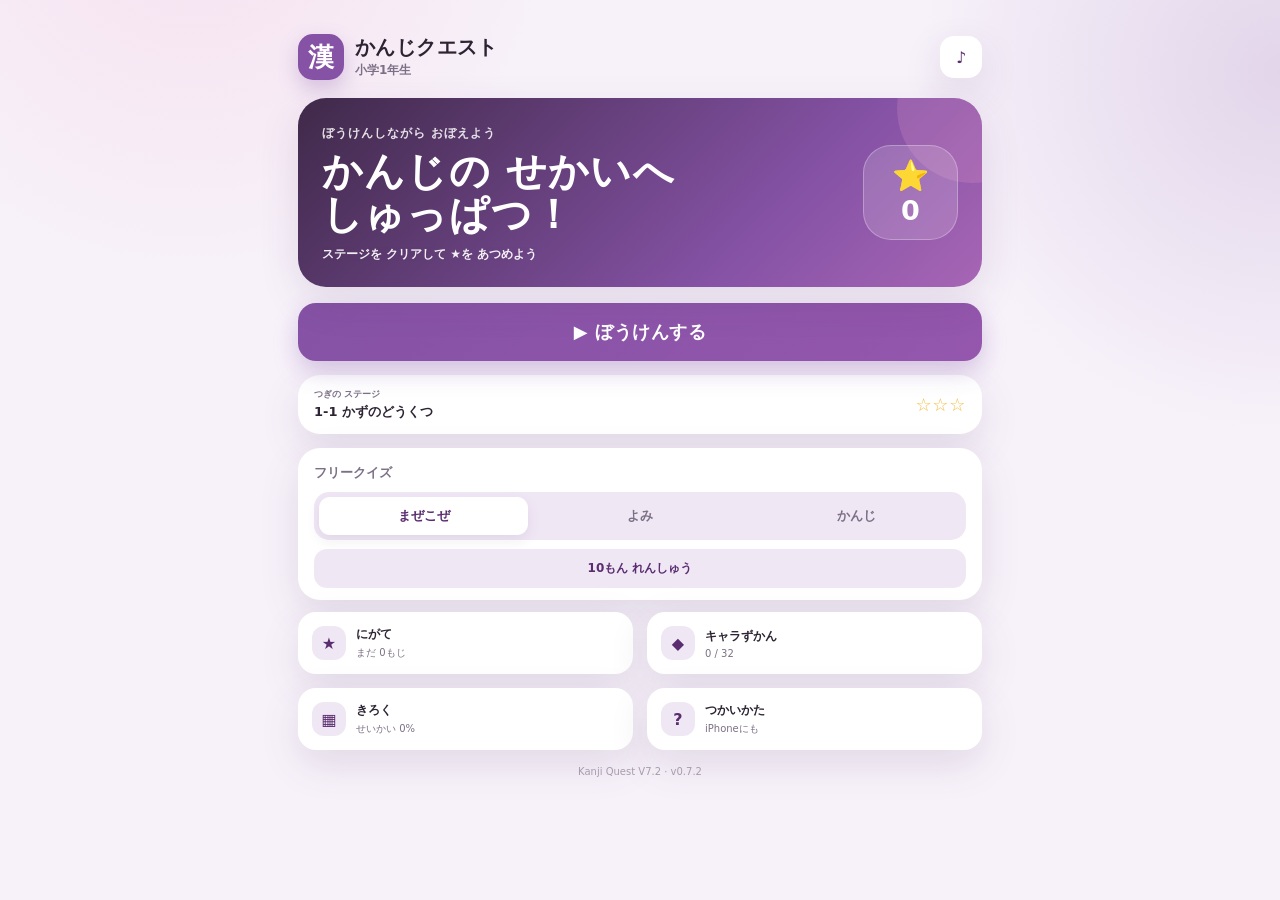
==== commit 9f0a40ff: "Update Kanji Quest to V7.2" ====
--- a/KANJI_QUEST_PC.html
+++ b/KANJI_QUEST_PC.html
@@ -10,7 +10,7 @@
   <link rel="manifest" href="manifest.json" />
   <link rel="apple-touch-icon" href="icons/icon-180.png" />
   <link rel="icon" href="icons/icon-192.png" />
-  <link rel="stylesheet" href="style_v071.css" />
+  <link rel="stylesheet" href="style_v072.css" />
   <title>かんじクエスト</title>
 </head>
 <body>
@@ -78,7 +78,7 @@
         </button>
       </div>
 
-      <footer>Kanji Quest V7.1 · v0.7.1</footer>
+      <footer>Kanji Quest V7.2 · v0.7.2</footer>
     </section>
 
     <section id="stageView" class="view" aria-label="ステージ">
@@ -239,7 +239,7 @@
     </div>
   </main>
 
-  <script src="questions_v071.js"></script>
-  <script src="app_v071.js"></script>
+  <script src="questions_v072.js"></script>
+  <script src="app_v072.js"></script>
 </body>
 </html>
--- a/style_v072.css
+++ b/style_v072.css
@@ -0,0 +1,947 @@
+:root {
+  --bg: #f7f2fa;
+  --panel: #ffffff;
+  --ink: #2d2433;
+  --muted: #7c7086;
+  --main: #8552a5;
+  --main-dark: #5a2d70;
+  --accent: #f3a6ca;
+  --soft: #f0e7f5;
+  --soft-2: #eadcf2;
+  --danger: #d85c86;
+  --gold: #f4bd45;
+  --shadow: 0 14px 40px rgba(73,39,87,.12);
+  --radius: 22px;
+}
+
+* { box-sizing: border-box; }
+html { min-height: 100%; background: var(--bg); }
+body {
+  margin: 0;
+  min-height: 100vh;
+  min-height: 100dvh;
+  background:
+    radial-gradient(circle at 15% -10%, rgba(243,166,202,.22), transparent 26%),
+    radial-gradient(circle at 100% 8%, rgba(133,82,165,.18), transparent 24%),
+    var(--bg);
+  color: var(--ink);
+  font-family: "Hiragino Sans", "Yu Gothic UI", "Yu Gothic", system-ui, sans-serif;
+  -webkit-tap-highlight-color: transparent;
+}
+
+button { font: inherit; }
+button:focus-visible { outline: 3px solid rgba(133,82,165,.38); outline-offset: 3px; }
+
+.app-shell {
+  width: min(100%, 720px);
+  min-height: 100vh;
+  min-height: 100dvh;
+  margin: 0 auto;
+  padding: max(20px, env(safe-area-inset-top)) max(18px, env(safe-area-inset-right)) max(24px, env(safe-area-inset-bottom)) max(18px, env(safe-area-inset-left));
+}
+
+.view { display: none; animation: fadeIn .18s ease; }
+.view.active { display: block; }
+@keyframes fadeIn { from { opacity: 0; transform: translateY(5px); } to { opacity: 1; transform: translateY(0); } }
+
+.topbar, .quiz-topbar, .page-header {
+  display: flex;
+  align-items: center;
+  justify-content: space-between;
+  gap: 14px;
+  margin-bottom: 18px;
+}
+
+.brand { display: flex; align-items: center; gap: 11px; }
+.logo {
+  width: 46px; height: 46px; border-radius: 15px;
+  display: grid; place-items: center;
+  background: var(--main); color: #fff;
+  font-size: 26px; font-weight: 900;
+  box-shadow: 0 9px 20px rgba(133,82,165,.28);
+}
+.brand h1, .page-header h2 { margin: 0; font-size: 20px; line-height: 1.1; letter-spacing: .02em; }
+.brand p, .page-header p { margin: 4px 0 0; color: var(--muted); font-size: 12px; font-weight: 700; }
+
+.icon-btn {
+  width: 42px; height: 42px; border: 0; border-radius: 14px;
+  background: var(--panel); color: var(--main-dark); box-shadow: var(--shadow);
+  font-weight: 900; cursor: pointer;
+}
+.icon-btn.off { color: #a49aab; text-decoration: line-through; }
+.icon-btn.ghost { background: var(--soft); box-shadow: none; font-size: 20px; }
+
+.hero-card {
+  background: linear-gradient(135deg, #3f2949, #8552a5 68%, #a765b5);
+  border-radius: 28px;
+  padding: 24px;
+  color: #fff;
+  display: flex;
+  align-items: center;
+  justify-content: space-between;
+  gap: 16px;
+  box-shadow: var(--shadow);
+  position: relative;
+  overflow: hidden;
+}
+.hero-card::after {
+  content: "";
+  position: absolute;
+  width: 150px; height: 150px; border-radius: 50%;
+  right: -65px; top: -65px;
+  background: rgba(243,166,202,.18);
+}
+.hero-copy { position: relative; z-index: 1; }
+.hero-copy h2 { margin: 8px 0 10px; font-size: clamp(28px, 7vw, 40px); line-height: 1.08; letter-spacing: .03em; }
+.hero-copy p { margin: 0; font-weight: 700; font-size: 12px; opacity: .92; }
+.eyebrow { font-size: 12px; font-weight: 900; letter-spacing: .08em; opacity: .85; }
+.star-badge {
+  flex: 0 0 auto;
+  min-width: 95px; min-height: 95px; border-radius: 28px;
+  background: rgba(255,255,255,.16);
+  border: 1px solid rgba(255,255,255,.28);
+  display: grid; place-items: center;
+  padding: 12px;
+  position: relative; z-index: 1;
+}
+.star-badge span { font-size: 30px; line-height: 1; }
+.star-badge strong { font-size: 27px; line-height: 1; }
+
+.mode-card, .list-card, .continue-card {
+  margin-top: 14px;
+  padding: 16px;
+  background: var(--panel);
+  border-radius: var(--radius);
+  box-shadow: var(--shadow);
+}
+.compact-card { padding-bottom: 12px; }
+.section-title { font-size: 13px; font-weight: 900; color: var(--muted); margin-bottom: 10px; }
+.segmented { display: grid; grid-template-columns: repeat(3, 1fr); gap: 7px; background: var(--soft); padding: 5px; border-radius: 15px; }
+.mode-btn { border: 0; border-radius: 11px; padding: 10px 6px; background: transparent; color: var(--muted); font-size: 13px; font-weight: 900; cursor: pointer; }
+.mode-btn.active { background: var(--panel); color: var(--main-dark); box-shadow: 0 5px 14px rgba(73,39,87,.09); }
+
+.primary-btn {
+  width: 100%; border: 0; border-radius: 18px; margin-top: 16px; padding: 17px 18px;
+  background: linear-gradient(135deg, var(--main), #9457ad); color: white; font-weight: 900; font-size: 18px; letter-spacing: .03em;
+  box-shadow: 0 10px 25px rgba(133,82,165,.30); cursor: pointer;
+}
+.primary-btn:active { transform: translateY(1px); }
+.primary-btn:disabled { opacity: .45; cursor: not-allowed; }
+.next-btn { margin-top: 12px; }
+.mini-primary {
+  width: 100%; border: 0; border-radius: 13px; margin-top: 9px; padding: 11px;
+  background: var(--soft); color: var(--main-dark); font-size: 12px; font-weight: 900; cursor: pointer;
+}
+
+.continue-card { display: flex; align-items: center; justify-content: space-between; gap: 10px; padding: 13px 16px; }
+.continue-card strong { display: block; margin-top: 2px; font-size: 13px; }
+.tiny-label { display: block; color: var(--muted); font-size: 9px; font-weight: 900; }
+.clear-stars { color: var(--gold); font-size: 18px; letter-spacing: .04em; white-space: nowrap; }
+
+.sub-actions { display: grid; grid-template-columns: 1fr 1fr; gap: 10px; margin-top: 12px; }
+.secondary-btn {
+  border: 0; border-radius: 18px; padding: 14px; background: var(--panel); color: var(--ink); box-shadow: var(--shadow);
+  display: flex; align-items: center; gap: 10px; text-align: left; cursor: pointer;
+}
+.secondary-btn strong { display: block; font-size: 12px; }
+.secondary-btn small { display: block; margin-top: 3px; color: var(--muted); font-size: 10px; }
+.action-icon { width: 34px; height: 34px; border-radius: 12px; display: grid; place-items: center; background: var(--soft); color: var(--main-dark); font-weight: 900; flex: 0 0 auto; }
+.danger-text { display: block; margin: 24px auto 0; border: 0; background: transparent; color: var(--danger); font-size: 12px; font-weight: 800; cursor: pointer; }
+footer { margin-top: 16px; text-align: center; color: #a79cac; font-size: 10px; }
+
+/* Stage map */
+.stage-map { display: grid; gap: 11px; padding-bottom: 20px; }
+.stage-node {
+  border: 0;
+  width: 100%;
+  border-radius: 21px;
+  background: var(--panel);
+  box-shadow: var(--shadow);
+  padding: 15px;
+  display: grid;
+  grid-template-columns: 46px 1fr auto;
+  gap: 12px;
+  align-items: center;
+  color: var(--ink);
+  text-align: left;
+  cursor: pointer;
+  position: relative;
+}
+.stage-node::after {
+  content: "";
+  position: absolute;
+  left: 37px; bottom: -12px;
+  width: 3px; height: 13px; border-radius: 99px;
+  background: var(--soft-2);
+}
+.stage-node:last-child::after { display: none; }
+.stage-node.locked { opacity: .47; filter: saturate(.65); cursor: default; }
+.stage-node.boss { background: linear-gradient(135deg, #4a2b58, #7b458f); color: #fff; }
+.stage-node.boss.locked { background: #c9b8d0; }
+.stage-icon {
+  width: 46px; height: 46px; border-radius: 15px; display: grid; place-items: center;
+  background: var(--soft); color: var(--main-dark); font-weight: 900; font-size: 20px;
+}
+.stage-node.boss .stage-icon { background: rgba(255,255,255,.16); color: #fff; }
+.stage-copy strong { display: block; font-size: 14px; }
+.stage-copy small { display: block; margin-top: 4px; color: var(--muted); font-size: 10px; font-weight: 800; }
+.stage-node.boss .stage-copy small { color: rgba(255,255,255,.75); }
+.stage-stars { color: var(--gold); font-size: 15px; letter-spacing: .02em; }
+.stage-lock { font-size: 17px; }
+
+.quiz-topbar { margin-bottom: 16px; }
+.progress-wrap { flex: 1; }
+.progress-text { margin-bottom: 7px; text-align: center; font-size: 12px; font-weight: 900; color: var(--muted); }
+.progress-track { height: 8px; border-radius: 999px; background: #e8dcef; overflow: hidden; }
+.progress-bar { width: 10%; height: 100%; border-radius: inherit; background: var(--main); transition: width .25s ease; }
+.quiz-status { min-width: 63px; display: grid; justify-items: end; gap: 2px; }
+.mini-score, .combo-mini { font-size: 11px; font-weight: 900; color: var(--main-dark); }
+.combo-mini { color: #a04d72; }
+
+.boss-panel { margin: -4px 0 12px; padding: 12px 14px; border-radius: 17px; background: #493052; color: #fff; box-shadow: var(--shadow); }
+.boss-panel > div:first-child { display: flex; justify-content: space-between; align-items: center; font-size: 11px; }
+.boss-panel strong { font-size: 12px; }
+.boss-track { margin-top: 8px; height: 8px; border-radius: 999px; background: rgba(255,255,255,.18); overflow: hidden; }
+.boss-bar { width: 100%; height: 100%; background: linear-gradient(90deg, #f3a6ca, #fff0f7); border-radius: inherit; transition: width .25s ease; }
+
+.question-card {
+  min-height: 245px;
+  border-radius: 28px;
+  background: var(--panel);
+  box-shadow: var(--shadow);
+  padding: 24px 18px;
+  display: flex; flex-direction: column; align-items: center; justify-content: center;
+  text-align: center;
+}
+.question-kind { display: inline-flex; padding: 5px 10px; border-radius: 999px; background: var(--soft); color: var(--main-dark); font-size: 11px; font-weight: 900; }
+.question-lead { margin-top: 14px; color: var(--muted); font-size: 15px; font-weight: 800; }
+.question-visual { margin-top: 10px; font-size: clamp(64px, 18vw, 94px); line-height: 1; }
+.question-main { margin-top: 14px; font-size: clamp(72px, 22vw, 118px); line-height: 1; font-weight: 900; letter-spacing: .02em; }
+.question-main.reading-prompt { font-size: clamp(42px, 13vw, 76px); }
+.question-main.opposite-prompt { font-size: clamp(64px, 20vw, 98px); }
+.question-sub { margin-top: 10px; min-height: 20px; color: var(--muted); font-size: 13px; font-weight: 700; }
+.combo-banner { margin: 12px auto -2px; width: fit-content; max-width: 100%; padding: 8px 14px; border-radius: 999px; background: #fff0f6; color: #9f4268; font-size: 12px; font-weight: 900; animation: pop .28s ease; }
+@keyframes pop { 0%{ transform: scale(.86); opacity: .3;} 100%{ transform: scale(1); opacity: 1;} }
+
+.answers { display: grid; grid-template-columns: 1fr; gap: 10px; margin-top: 14px; }
+.answer-btn {
+  min-height: 62px;
+  border: 2px solid transparent; border-radius: 18px; padding: 12px 14px;
+  background: var(--panel); color: var(--ink); box-shadow: 0 8px 22px rgba(73,39,87,.09);
+  font-size: 22px; font-weight: 900; cursor: pointer; transition: .15s ease;
+}
+.answer-btn:active { transform: scale(.99); }
+.answer-btn.correct { border-color: var(--main); background: #f1e6f7; color: var(--main-dark); }
+.answer-btn.wrong { border-color: #e9a0ba; background: #fff0f5; color: #ad426a; }
+.answer-btn.dim { opacity: .45; }
+.feedback { min-height: 42px; margin-top: 12px; text-align: center; font-size: 14px; font-weight: 900; }
+.feedback.good { color: var(--main-dark); }
+.feedback.bad { color: #ad5072; }
+.hidden { display: none !important; }
+
+.result-card { margin-top: 3vh; background: var(--panel); border-radius: 30px; padding: 26px 20px; text-align: center; box-shadow: var(--shadow); }
+.result-medal { width: 76px; height: 76px; margin: 0 auto 12px; border-radius: 25px; display: grid; place-items: center; background: #f4e7fa; color: #8b4aa4; font-size: 38px; }
+.result-card h2 { font-size: 29px; margin: 9px 0 6px; }
+.result-card p { color: var(--muted); font-weight: 800; }
+.result-clear-stars { margin: 7px 0; color: var(--gold); font-size: 30px; letter-spacing: .08em; }
+.result-stats { display: grid; grid-template-columns: 1fr 1fr; gap: 10px; margin-top: 17px; }
+.three-stats { grid-template-columns: repeat(3, 1fr); }
+.result-stats div { border-radius: 16px; background: var(--soft); padding: 12px 7px; }
+.result-stats span, .result-stats strong { display: block; }
+.result-stats span { color: var(--muted); font-size: 9px; font-weight: 800; }
+.result-stats strong { margin-top: 4px; font-size: 22px; color: var(--main-dark); }
+.secondary-wide { width: 100%; margin-top: 10px; border: 0; border-radius: 16px; padding: 14px; background: var(--soft); color: var(--main-dark); font-weight: 900; cursor: pointer; }
+.unlock-box { margin-top: 14px; border: 2px solid #e7c8dd; border-radius: 18px; padding: 13px; background: #fff7fb; }
+.unlock-box strong { display: block; color: #8d4467; font-size: 13px; }
+.unlock-box span { display: block; margin-top: 3px; color: var(--muted); font-size: 11px; font-weight: 800; }
+
+/* collection */
+.collection-grid { display: grid; grid-template-columns: 1fr 1fr; gap: 11px; }
+.collection-card { background: var(--panel); border-radius: 21px; padding: 17px 12px; box-shadow: var(--shadow); text-align: center; min-height: 154px; }
+.collection-card.locked { filter: grayscale(.8); opacity: .58; }
+.collection-icon { font-size: 47px; min-height: 58px; display: grid; place-items: center; }
+.collection-card strong { display: block; margin-top: 7px; font-size: 13px; }
+.collection-card small { display: block; margin-top: 5px; color: var(--muted); font-size: 10px; font-weight: 800; }
+.collection-card .need { color: var(--main-dark); }
+
+.page-header { justify-content: flex-start; }
+.record-grid { display: grid; grid-template-columns: 1fr 1fr; gap: 10px; }
+.stat-card { background: var(--panel); border-radius: 20px; padding: 17px; box-shadow: var(--shadow); }
+.stat-card span { display: block; color: var(--muted); font-size: 11px; font-weight: 900; }
+.stat-card strong { display: inline-block; margin-top: 5px; font-size: 27px; }
+.stat-card small { margin-left: 4px; color: var(--muted); font-weight: 800; }
+.kanji-list { display: grid; grid-template-columns: repeat(5, 1fr); gap: 8px; }
+.kanji-chip { border-radius: 14px; background: var(--soft); padding: 10px 4px; text-align: center; }
+.kanji-chip strong { display: block; font-size: 23px; }
+.kanji-chip small { display: block; margin-top: 3px; color: var(--muted); font-size: 9px; font-weight: 800; }
+.history-list, .stage-record-list { display: grid; gap: 8px; }
+.history-row, .stage-record-row { display: grid; grid-template-columns: 1fr auto auto; gap: 10px; align-items: center; padding: 9px 0; border-bottom: 1px solid #eee7f1; font-size: 12px; }
+.history-row:last-child, .stage-record-row:last-child { border-bottom: 0; }
+.history-row span, .stage-record-row span { color: var(--muted); }
+.history-row strong, .stage-record-row strong { color: var(--main-dark); }
+.empty { color: var(--muted); font-size: 12px; font-weight: 800; }
+
+.modal { position: fixed; inset: 0; z-index: 10; background: rgba(36,23,43,.48); display: grid; place-items: center; padding: 20px; }
+.modal-card { position: relative; width: min(100%, 440px); border-radius: 24px; background: var(--panel); padding: 23px; box-shadow: 0 20px 60px rgba(0,0,0,.2); }
+.modal-card h3 { margin: 0 34px 14px 0; font-size: 19px; }
+.modal-card p, .modal-card li { color: var(--muted); font-size: 13px; font-weight: 700; line-height: 1.75; }
+.modal-card ol { padding-left: 1.3em; margin-bottom: 0; }
+.modal-close { position: absolute; right: 14px; top: 14px; width: 34px; height: 34px; border: 0; border-radius: 12px; background: var(--soft); color: var(--main-dark); font-weight: 900; cursor: pointer; }
+
+@media (min-width: 660px) {
+  .app-shell { padding-top: 34px; }
+  .answers { grid-template-columns: repeat(3, 1fr); }
+  .answer-btn { min-height: 80px; }
+  .question-card { min-height: 300px; }
+  .sub-actions { gap: 14px; }
+  .stage-map { grid-template-columns: 1fr 1fr; }
+  .stage-node::after { display: none; }
+  .collection-grid { grid-template-columns: repeat(3, 1fr); }
+}
+
+@media (max-width: 430px) {
+  .hero-card { padding: 19px; }
+  .hero-copy p { font-size: 11px; }
+  .star-badge { min-width: 78px; min-height: 78px; border-radius: 22px; }
+  .three-stats { gap: 7px; }
+  .result-stats div { padding: 10px 5px; }
+}
+
+@media (max-width: 360px) {
+  .sub-actions { grid-template-columns: 1fr; }
+  .kanji-list { grid-template-columns: repeat(4, 1fr); }
+  .collection-grid { grid-template-columns: 1fr; }
+}
+
+
+/* =========================================================
+   V03 Character Adventure
+   Original gothic rabbit mascot: black / purple / pink.
+   ========================================================= */
+.map-guide-card {
+  margin-bottom: 12px; padding: 12px 14px; border-radius: 20px;
+  display: flex; align-items: center; justify-content: space-between; gap: 12px;
+  background: linear-gradient(135deg, #fff, #f3e8f8); box-shadow: var(--shadow);
+}
+.map-guide-copy strong { display:block; margin-top:2px; font-size:13px; }
+.map-guide-copy small { display:block; margin-top:4px; color:var(--muted); font-size:10px; font-weight:800; }
+.map-guide-mascot { width:58px; height:58px; display:grid; place-items:center; flex:0 0 auto; }
+
+.adventure-map { display:grid; gap:14px; padding-bottom:24px; }
+.world-board {
+  position:relative; height:350px; border-radius:28px; overflow:hidden;
+  background:
+    radial-gradient(circle at 12% 16%, rgba(255,255,255,.72) 0 2px, transparent 3px),
+    radial-gradient(circle at 84% 24%, rgba(255,255,255,.58) 0 2px, transparent 3px),
+    radial-gradient(circle at 67% 74%, rgba(255,255,255,.48) 0 2px, transparent 3px),
+    linear-gradient(160deg, #eadcf4, #f9eff7 52%, #ded0ea);
+  box-shadow:var(--shadow); border:1px solid rgba(116,69,139,.08);
+}
+.world-board.world-2 { background:linear-gradient(160deg,#e8def6,#f7edf8 50%,#d8d7f3); }
+.world-title {
+  position:absolute; z-index:6; left:14px; top:12px; right:14px;
+  display:flex; gap:8px; align-items:center; pointer-events:none;
+}
+.world-title > span { width:31px; height:31px; border-radius:11px; display:grid; place-items:center; background:rgba(255,255,255,.72); }
+.world-title strong { display:block; font-size:12px; color:#4e315c; }
+.world-title small { display:block; margin-top:1px; color:#806f88; font-size:9px; font-weight:800; }
+.world-path { position:absolute; inset:45px 12px 8px; width:calc(100% - 24px); height:calc(100% - 53px); z-index:1; overflow:visible; }
+.world-path path { fill:none; stroke:#c19bd3; stroke-width:2.2; stroke-linecap:round; stroke-dasharray:2.2 3; vector-effect:non-scaling-stroke; }
+.world-deco { position:absolute; color:#b07ac6; opacity:.36; font-weight:900; pointer-events:none; }
+.world-deco.d1 { right:9%; top:17%; font-size:22px; }
+.world-deco.d2 { left:9%; top:50%; font-size:25px; }
+.world-deco.d3 { right:13%; bottom:10%; font-size:18px; }
+
+.map-node {
+  position:absolute; z-index:4; transform:translate(-50%,-50%); border:0; background:transparent;
+  width:74px; min-height:82px; padding:0; color:var(--ink); cursor:pointer;
+}
+.map-node-icon {
+  width:48px; height:48px; margin:0 auto; border-radius:17px; display:grid; place-items:center;
+  background:#fff; color:var(--main-dark); box-shadow:0 8px 20px rgba(67,37,82,.16);
+  border:3px solid #d7c0e3; font-size:19px; font-weight:900; transition:.18s ease;
+}
+.map-node.current .map-node-icon { border-color:#8f4fab; box-shadow:0 0 0 6px rgba(143,79,171,.12),0 8px 22px rgba(67,37,82,.2); animation:nodePulse 1.5s ease-in-out infinite; }
+.map-node.boss .map-node-icon { background:linear-gradient(145deg,#4b2e57,#7a438e); border-color:#f3a6ca; color:#fff; }
+.map-node.locked { opacity:.46; filter:saturate(.5); cursor:default; }
+.map-node-label { margin-top:5px; display:block; text-align:center; line-height:1.05; text-shadow:0 1px 0 rgba(255,255,255,.8); }
+.map-node-label strong { display:block; font-size:10px; color:#5d3b69; }
+.map-node-label small { display:block; max-width:82px; margin:2px auto 0; font-size:8px; font-weight:800; color:#76677e; white-space:nowrap; }
+.map-node-label b { display:block; margin-top:2px; font-size:9px; letter-spacing:-.04em; color:#d69d24; }
+@keyframes nodePulse { 50% { transform:translateY(-2px) scale(1.04); } }
+
+/* CSS-drawn original gothic rabbit mascot - closer to the sample mood */
+.goth-bunny {
+  --bun-scale:1;
+  position:relative; width:62px; height:74px; display:block; transform-origin:50% 100%; transform:scale(var(--bun-scale));
+  filter:drop-shadow(0 7px 7px rgba(60,31,72,.20));
+}
+.goth-bunny.mini { --bun-scale:.75; transform:scale(var(--bun-scale)); }
+.bunny-wing { position:absolute; z-index:1; top:36px; width:15px; height:18px; background:linear-gradient(180deg,#473150,#261c2b); border:2px solid #211925; }
+.bunny-wing.wing-l { left:6px; clip-path:polygon(100% 0,20% 28%,86% 50%,0 100%,100% 82%); transform:rotate(-10deg); }
+.bunny-wing.wing-r { right:6px; clip-path:polygon(0 0,80% 28%,14% 50%,100% 100%,0 82%); transform:rotate(10deg); }
+.bunny-ear { position:absolute; z-index:2; top:0; width:18px; height:36px; border-radius:55% 55% 48% 48%; background:#1f1825; border:2px solid #120f16; overflow:hidden; }
+.bunny-ear::after { content:""; position:absolute; inset:4px 4px 7px; border-radius:inherit; background:linear-gradient(#9c5aa8,#ef9bc7); }
+.bunny-ear.ear-l { left:10px; transform:rotate(-16deg); }
+.bunny-ear.ear-r { right:10px; transform:rotate(16deg); }
+.bunny-hood { position:absolute; z-index:3; top:18px; left:6px; width:50px; height:37px; border-radius:53% 53% 47% 47%; background:linear-gradient(180deg,#2b222f,#18131d); border:3px solid #120f16; }
+.bunny-face { position:absolute; z-index:4; top:24px; left:13px; width:36px; height:28px; border-radius:48% 48% 45% 45%; background:#fff8fd; border:2px solid #2b232f; }
+.eye { position:absolute; top:11px; width:4px; height:7px; border-radius:50%; background:#2a2130; }
+.eye-l { left:9px; } .eye-r { right:9px; }
+.cheek { position:absolute; top:18px; width:6px; height:3px; border-radius:50%; background:#f3a6ca; opacity:.82; }
+.cheek-l { left:4px; } .cheek-r { right:4px; }
+.mouth { position:absolute; left:50%; top:17px; width:8px; height:5px; border-bottom:2px solid #5e3b67; border-radius:0 0 50% 50%; transform:translateX(-50%); }
+.tear { display:none; position:absolute; z-index:6; top:16px; width:5px; height:10px; border-radius:60% 40% 60% 40%; background:#71c8ef; box-shadow:0 0 10px rgba(113,200,239,.35); }
+.tear-l { left:5px; transform:rotate(20deg); } .tear-r { right:5px; transform:rotate(-20deg); }
+.bunny-ribbon { position:absolute; z-index:6; top:12px; left:21px; width:22px; height:10px; }
+.bunny-ribbon::before,.bunny-ribbon::after { content:""; position:absolute; top:1px; width:12px; height:10px; border-radius:70% 25% 70% 25%; background:linear-gradient(135deg,#b84fbb,#f19cca); border:1px solid #592d66; }
+.bunny-ribbon::before { left:-4px; transform:rotate(18deg); } .bunny-ribbon::after { right:-4px; transform:scaleX(-1) rotate(18deg); }
+.bunny-skull { position:absolute; z-index:7; top:12px; left:26px; width:12px; height:12px; border-radius:50%; background:#f7bfd9; border:1.5px solid #5d355f; }
+.bunny-skull::before,.bunny-skull::after { content:""; position:absolute; bottom:-4px; width:4px; height:5px; border-radius:0 0 3px 3px; background:#f7bfd9; border:1.5px solid #5d355f; border-top:0; }
+.bunny-skull::before { left:1px; } .bunny-skull::after { right:1px; }
+.bunny-skull i,.bunny-skull b { position:absolute; top:4px; width:2px; height:2px; border-radius:50%; background:#5d355f; }
+.bunny-skull i { left:3px; } .bunny-skull b { right:3px; }
+.bunny-body { position:absolute; z-index:2; left:17px; bottom:0; width:28px; height:25px; border-radius:48% 48% 42% 42%; background:#2f2336; border:2px solid #19131d; }
+.bunny-body::before,.bunny-body::after { content:""; position:absolute; bottom:-3px; width:10px; height:7px; border-radius:50%; background:#2f2336; border:2px solid #19131d; }
+.bunny-body::before { left:-5px; transform:rotate(15deg); } .bunny-body::after { right:-5px; transform:rotate(-15deg); }
+.bunny-body .heart { position:absolute; left:10px; top:5px; width:8px; height:8px; transform:rotate(45deg); background:#e983b8; border-radius:2px; }
+.bunny-body .heart::before,.bunny-body .heart::after { content:""; position:absolute; width:8px; height:8px; border-radius:50%; background:#e983b8; }
+.bunny-body .heart::before { left:-4px; } .bunny-body .heart::after { top:-4px; }
+.goth-bunny::after { content:""; position:absolute; inset:auto auto 14px 6px; width:50px; height:22px; border-radius:50%; background:radial-gradient(ellipse at center, rgba(243,166,202,.28), rgba(243,166,202,0)); opacity:0; transform:scale(.7); pointer-events:none; }
+
+.map-mascot-anchor { position:absolute; z-index:8; width:64px; height:78px; transform:translate(-50%,-89%); pointer-events:none; transition:left .95s cubic-bezier(.2,.8,.25,1), top .95s cubic-bezier(.2,.8,.25,1); }
+.map-mascot-anchor.arrive { animation:mascotArrive .55s ease both; }
+@keyframes mascotArrive { from{opacity:0;transform:translate(-50%,-120%) scale(.65)} to{opacity:1;transform:translate(-50%,-89%) scale(1)} }
+
+/* Quiz journey strip */
+.quest-scene { margin:-2px 0 10px; padding:10px 12px 8px; border-radius:18px; background:rgba(255,255,255,.78); border:1px solid rgba(123,69,143,.08); box-shadow:0 7px 22px rgba(73,39,87,.07); position:relative; overflow:visible; }
+.quest-scene::after { content:""; position:absolute; inset:0; background:radial-gradient(circle at 50% 50%, rgba(255,255,255,.18), transparent 55%); opacity:0; pointer-events:none; }
+.quest-scene.fx-happy::after, .quest-scene.fx-celebrate::after { animation:sceneFlash .9s ease; }
+.quest-scene.fx-sad::after { animation:sceneSad .9s ease; }
+.quest-scene.fx-attack::after { animation:sceneAttack .9s ease; }
+.quest-scene-top { display:flex; justify-content:space-between; gap:10px; align-items:center; }
+.reaction-text { color:#7a5b84; font-size:9px; font-weight:900; }
+.journey-lane { position:relative; height:58px; margin-top:2px; }
+.journey-track { position:absolute; left:20px; right:25px; top:34px; height:7px; border-radius:99px; background:#eadff0; overflow:hidden; }
+.journey-fill { width:0; height:100%; border-radius:inherit; background:linear-gradient(90deg,#a762ba,#f09bc9); transition:width .5s cubic-bezier(.2,.8,.25,1); }
+.journey-track::after { content:"✦  ·  ✦  ·  ✦  ·  ✦"; position:absolute; left:12%; right:10%; top:-16px; text-align:center; color:#cab0d5; font-size:8px; letter-spacing:.5em; white-space:nowrap; }
+.journey-goal { position:absolute; right:0; top:15px; font-size:25px; }
+.quiz-mascot-anchor { position:absolute; z-index:4; left:0%; top:0; width:58px; height:64px; transform:translateX(-18px); transition:left .5s cubic-bezier(.2,.8,.25,1); }
+.quiz-mascot-anchor .goth-bunny { --bun-scale:.82; transform-origin:50% 0; }
+
+/* Mascot reaction animations */
+.goth-bunny.idle { animation:bunnyIdle 1.6s ease-in-out infinite; }
+.goth-bunny.walk { animation:bunnyWalk .22s ease-in-out infinite alternate; }
+.goth-bunny.happy { animation:bunnyHappy .58s cubic-bezier(.2,.85,.28,1) 2; }
+.goth-bunny.celebrate { animation:bunnyCelebrate .48s cubic-bezier(.2,.85,.28,1) 3; }
+.goth-bunny.attack { animation:bunnyAttack .95s cubic-bezier(.25,.95,.2,1) 1; }
+.goth-bunny.sad { animation:bunnySad .65s ease-in-out 1; }
+.goth-bunny.victory { animation:bunnyVictory .7s ease-in-out 3; }
+.goth-bunny.happy::after,.goth-bunny.celebrate::after,.goth-bunny.victory::after { opacity:1; animation:glowBurst .65s ease-out 1; }
+.goth-bunny.sad .tear { display:block; animation:tearDrop .85s ease-in 2; }
+.goth-bunny.sad .mouth { top:19px; border-bottom:0; border-top:2px solid #5e3b67; border-radius:50% 50% 0 0; }
+.goth-bunny.happy .eye,.goth-bunny.celebrate .eye,.goth-bunny.victory .eye { width:5px; height:8px; background:#241a2a; border:0; border-radius:50%; transform:scale(1.08); box-shadow:0 0 0 1px rgba(255,255,255,.08),0 0 8px rgba(229,127,190,.35); }
+.goth-bunny.happy .eye::after,.goth-bunny.celebrate .eye::after,.goth-bunny.victory .eye::after { content:""; position:absolute; width:2px; height:2px; border-radius:50%; background:#fff; left:1px; top:1px; }
+.goth-bunny.happy .mouth,.goth-bunny.celebrate .mouth,.goth-bunny.victory .mouth { top:17px; width:9px; height:6px; border:0; border-radius:0 0 9px 9px; background:#d962a0; box-shadow:inset 0 2px 0 #5e3b67; }
+.goth-bunny.happy .bunny-ribbon,.goth-bunny.celebrate .bunny-ribbon,.goth-bunny.victory .bunny-ribbon { filter:drop-shadow(0 0 8px rgba(240,155,201,.5)); }
+.goth-bunny.attack .bunny-body { transform:rotate(-12deg) translateX(2px); }
+.goth-bunny.attack .bunny-wing.wing-l { animation:wingFlapL .16s linear 5 alternate; }
+.goth-bunny.attack .bunny-wing.wing-r { animation:wingFlapR .16s linear 5 alternate; }
+@keyframes bunnyIdle { 0%,100%{transform:scale(var(--bun-scale))} 50%{transform:translateY(-2px) scale(var(--bun-scale))} }
+@keyframes bunnyWalk { from{transform:translateY(0) rotate(-2deg) scale(var(--bun-scale))} to{transform:translateY(-5px) rotate(2deg) scale(var(--bun-scale))} }
+@keyframes bunnyHappy { 0%,100%{transform:translateY(0) scale(var(--bun-scale))} 34%{transform:translateY(-16px) rotate(-8deg) scale(calc(var(--bun-scale) * 1.05))} 65%{transform:translateY(-9px) rotate(8deg) scale(calc(var(--bun-scale) * 1.02))} }
+@keyframes bunnyCelebrate { 0%,100%{transform:translateY(0) rotate(0) scale(var(--bun-scale))} 25%{transform:translateY(-18px) rotate(-10deg) scale(calc(var(--bun-scale) * 1.06))} 55%{transform:translateY(-8px) rotate(11deg) scale(calc(var(--bun-scale) * 1.02))} 78%{transform:translateY(-16px) rotate(-7deg) scale(calc(var(--bun-scale) * 1.05))} }
+@keyframes bunnyAttack { 0%{transform:translateX(0) scale(var(--bun-scale))} 24%{transform:translateX(10px) translateY(-4px) rotate(-6deg) scale(var(--bun-scale))} 46%{transform:translateX(34px) translateY(-10px) rotate(10deg) scale(calc(var(--bun-scale) * 1.08))} 64%{transform:translateX(42px) translateY(-4px) rotate(-7deg) scale(calc(var(--bun-scale) * 1.06))} 100%{transform:translateX(0) scale(var(--bun-scale))} }
+@keyframes bunnySad { 0%,100%{transform:scale(var(--bun-scale))} 35%{transform:translateY(5px) rotate(-5deg) scale(var(--bun-scale))} 65%{transform:translateY(5px) rotate(5deg) scale(var(--bun-scale))} }
+@keyframes bunnyVictory { 0%,100%{transform:translateY(0) rotate(0) scale(var(--bun-scale))} 30%{transform:translateY(-19px) rotate(-11deg) scale(calc(var(--bun-scale) * 1.07))} 58%{transform:translateY(-9px) rotate(12deg) scale(calc(var(--bun-scale) * 1.03))} 84%{transform:translateY(-18px) rotate(-8deg) scale(calc(var(--bun-scale) * 1.07))} }
+@keyframes tearDrop { from{transform:translateY(-2px);opacity:0} 22%{opacity:1} to{transform:translateY(15px);opacity:0} }
+@keyframes glowBurst { 0%{transform:scale(.6);opacity:0} 35%{opacity:1} 100%{transform:scale(1.25);opacity:0} }
+@keyframes wingFlapL { from{transform:rotate(-10deg)} to{transform:rotate(-24deg)} }
+@keyframes wingFlapR { from{transform:rotate(10deg)} to{transform:rotate(24deg)} }
+@keyframes sceneFlash { 0%{opacity:0} 25%{opacity:1} 100%{opacity:0} }
+@keyframes sceneSad { 0%{opacity:0} 35%{opacity:.65; background:radial-gradient(circle at 50% 50%, rgba(113,200,239,.18), transparent 55%)} 100%{opacity:0} }
+@keyframes sceneAttack { 0%{opacity:0} 30%{opacity:.9; background:linear-gradient(90deg, transparent 0, rgba(243,166,202,.35) 45%, transparent 80%)} 100%{opacity:0} }
+/* V04 includes boss hit, knockback and KO reactions. */
+.boss-head-row { display:flex; justify-content:space-between; align-items:center; font-size:11px; }
+.boss-identity { display:flex; align-items:center; gap:7px; }
+.boss-avatar { width:31px; height:31px; border-radius:11px; display:grid; place-items:center; background:rgba(255,255,255,.13); font-size:20px; }
+.boss-panel > div:first-child { font-size:11px; }
+
+.result-mascot-stage { position:relative; height:80px; display:grid; place-items:center; margin:-4px 0 2px; }
+.result-bunny { --bun-scale:1.1; }
+.result-sparkle { position:absolute; color:#d27bac; opacity:.82; animation:sparkle 1s ease-in-out infinite alternate; }
+.result-sparkle.s1 { left:29%; top:15%; } .result-sparkle.s2 { right:27%; top:7%; animation-delay:.2s; } .result-sparkle.s3 { right:31%; bottom:4%; animation-delay:.4s; }
+@keyframes sparkle { to{transform:scale(1.35) rotate(18deg);opacity:.35} }
+
+@media (min-width:660px) {
+  .adventure-map { grid-template-columns:1fr 1fr; }
+  .world-board { height:390px; }
+}
+@media (max-width:430px) {
+  .world-board { height:335px; }
+  .map-node { width:68px; }
+  .map-node-icon { width:44px;height:44px;border-radius:15px; }
+  .map-node-label small { max-width:76px;font-size:7.5px; }
+  .quest-scene { padding-left:9px;padding-right:9px; }
+}
+
+@media (max-width:430px) {
+  .app-shell { padding-left:max(10px, env(safe-area-inset-left)); padding-right:max(10px, env(safe-area-inset-right)); padding-top:max(8px, env(safe-area-inset-top)); padding-bottom:max(10px, env(safe-area-inset-bottom)); }
+  #quizView.active { min-height:calc(100dvh - 18px); display:flex; flex-direction:column; gap:0; overflow:hidden; }
+  .quiz-topbar { flex:0 0 auto; gap:8px; margin-bottom:6px; }
+  .icon-btn { width:36px; height:36px; border-radius:12px; }
+  .progress-text { margin-bottom:3px; font-size:10px; }
+  .progress-track { height:6px; }
+  .quiz-status { min-width:48px; gap:0; }
+  .mini-score,.combo-mini { font-size:10px; }
+  .quest-scene { flex:0 0 auto; padding:5px 8px 4px; margin:0 0 6px; border-radius:15px; min-height:66px; }
+  .quest-scene-top .tiny-label { font-size:7px; }
+  .reaction-text { font-size:7.5px; }
+  .journey-lane { height:44px; margin-top:0; }
+  .journey-track { top:23px; left:16px; right:22px; height:5px; }
+  .journey-track::after { display:none; }
+  .journey-goal { top:4px; font-size:20px; }
+  .quiz-mascot-anchor { width:46px; height:48px; transform:translateX(-14px); top:-2px; }
+  .quiz-mascot-anchor .goth-bunny { --bun-scale:.62; transform-origin:50% 0; }
+  .boss-panel { flex:0 0 auto; margin:0 0 6px; padding:7px 10px; border-radius:13px; }
+  .boss-avatar { width:25px; height:25px; font-size:16px; }
+  .boss-track { margin-top:5px; height:6px; }
+  .question-card { flex:0 0 auto; min-height:132px; max-height:168px; padding:10px 12px; border-radius:21px; }
+  .question-kind { padding:3px 9px; font-size:9px; }
+  .question-lead { margin-top:7px; font-size:11px; line-height:1.25; }
+  .question-visual { margin-top:5px; font-size:clamp(38px, 10vw, 48px); }
+  .question-main { margin-top:6px; font-size:clamp(46px, 14vw, 66px); }
+  .question-main.reading-prompt { font-size:clamp(24px, 8vw, 38px); }
+  .question-main.opposite-prompt { font-size:clamp(44px, 13vw, 62px); }
+  .question-sub { display:none; }
+  .combo-banner { flex:0 0 auto; margin:5px auto 0; padding:4px 9px; font-size:9.5px; }
+  .answers { flex:0 0 auto; gap:6px; margin-top:7px; }
+  .answers.answer-grid-3 { grid-template-columns:repeat(3,1fr); }
+  .answers.answer-grid-2 { grid-template-columns:repeat(2,1fr); }
+  .answers.answer-grid-2 .answer-btn:last-child:nth-child(odd) { grid-column:1 / -1; }
+  .answer-btn { min-height:45px; border-radius:14px; padding:7px 8px; font-size:18px; line-height:1.1; }
+  .feedback { flex:0 0 auto; min-height:16px; margin-top:4px; font-size:10px; line-height:1.25; }
+  .primary-btn.next-btn { flex:0 0 auto; margin-top:5px; padding:10px 14px; border-radius:14px; font-size:14px; }
+  #resultView.active .result-card { margin-top:0; padding:12px 12px 14px; border-radius:22px; }
+  .result-mascot-stage { height:54px; margin:-2px 0 0; }
+  .result-bunny { --bun-scale:.72; }
+  .result-sparkle { font-size:11px; }
+  .result-medal { width:48px; height:48px; margin:2px auto 5px; border-radius:16px; font-size:25px; }
+  .result-card .eyebrow { font-size:9px; }
+  .result-card h2 { font-size:22px; margin:5px 0 3px; }
+  .result-clear-stars { margin:3px 0; font-size:23px; }
+  .result-card p { margin:4px 0; font-size:12px; }
+  .result-stats { gap:6px; margin-top:8px; }
+  .result-stats div { padding:8px 4px; border-radius:13px; }
+  .result-stats span { font-size:7.5px; }
+  .result-stats strong { margin-top:2px; font-size:18px; }
+  .unlock-box { margin-top:8px; padding:8px; border-radius:14px; }
+  .unlock-box strong { font-size:11px; }
+  .unlock-box span { margin-top:1px; font-size:9px; }
+  #resultView .primary-btn { margin-top:8px; padding:11px 13px; font-size:15px; }
+  #resultView .secondary-wide { margin-top:6px; padding:10px; border-radius:13px; font-size:13px; }
+}
+
+@media (max-width:430px) and (max-height:700px) {
+  .quest-scene { min-height:56px; padding-top:3px; padding-bottom:2px; }
+  .journey-lane { height:34px; }
+  .journey-track { top:19px; }
+  .journey-goal { top:1px; }
+  .quiz-mascot-anchor .goth-bunny { --bun-scale:.54; transform-origin:50% 0; }
+  .question-card { min-height:112px; max-height:138px; padding:8px 10px; }
+  .question-main { font-size:clamp(40px,12vw,56px); }
+  .answer-btn { min-height:41px; font-size:17px; }
+  .feedback { min-height:14px; }
+  .primary-btn.next-btn { padding:8px 12px; }
+}
+
+/* V04 reaction particles and boss hit/KO */
+.quest-scene,.boss-panel { position:relative; }
+.fx-particle { position:absolute; z-index:30; left:50%; top:50%; font-style:normal; font-weight:900; pointer-events:none; transform:translate(-50%,-50%); opacity:0; animation:fxBurst .92s cubic-bezier(.15,.8,.25,1) var(--delay,0s) forwards; }
+.fx-happy,.fx-celebrate,.fx-ko { color:#e878b6; text-shadow:0 0 8px rgba(232,120,182,.38); }
+.fx-sad { color:#67bde9; }
+.fx-attack,.fx-boss { color:#f2b84b; text-shadow:0 0 8px rgba(242,184,75,.4); }
+@keyframes fxBurst { 0%{opacity:0;transform:translate(-50%,-50%) scale(.35) rotate(0)} 18%{opacity:1} 100%{opacity:0;transform:translate(calc(-50% + var(--dx)),calc(-50% + var(--dy))) scale(1.15) rotate(var(--rot))} }
+.quest-scene.fx-happy { animation:sceneBounce .5s ease; }
+.quest-scene.fx-celebrate { animation:sceneParty .75s ease; }
+.quest-scene.fx-sad { animation:sceneWobble .58s ease; }
+.quest-scene.fx-attack { animation:sceneDash .55s ease; }
+@keyframes sceneBounce { 40%{transform:translateY(-3px) scale(1.01)} }
+@keyframes sceneParty { 20%{transform:scale(1.015)} 45%{transform:rotate(-.4deg) scale(1.02)} 70%{transform:rotate(.4deg) scale(1.02)} }
+@keyframes sceneWobble { 25%{transform:translateX(-2px)} 50%{transform:translateX(2px)} 75%{transform:translateX(-1px)} }
+@keyframes sceneDash { 35%{transform:translateX(3px)} 60%{transform:translateX(-2px)} }
+.boss-panel.boss-hit { animation:bossHitPanel .58s ease; box-shadow:0 0 0 3px rgba(255,137,177,.18),0 12px 34px rgba(176,62,111,.25); }
+.boss-avatar-hit { animation:bossAvatarHit .62s cubic-bezier(.2,.85,.3,1); }
+.boss-hit-burst,.boss-ko { position:absolute; z-index:35; right:14px; top:50%; transform:translateY(-50%); font-weight:1000; color:#fff4b8; text-shadow:0 2px 0 #9d3c67,0 0 10px rgba(255,255,255,.35); animation:hitText .78s ease forwards; pointer-events:none; }
+.boss-ko { left:50%; right:auto; top:50%; font-size:28px; color:#fff; }
+.boss-panel.boss-defeated { animation:bossDefeatPanel 1.05s ease forwards; }
+.boss-avatar-ko { animation:bossAvatarKO 1.05s cubic-bezier(.15,.85,.3,1) forwards; }
+@keyframes bossHitPanel { 0%,100%{transform:translateX(0);filter:none} 18%{transform:translateX(-7px);filter:brightness(1.55) saturate(1.3)} 36%{transform:translateX(6px)} 55%{transform:translateX(-4px)} 72%{transform:translateX(2px)} }
+@keyframes bossAvatarHit { 0%{transform:scale(1)} 28%{transform:translateX(10px) rotate(16deg) scale(.86)} 52%{transform:translateX(-5px) rotate(-8deg)} 100%{transform:none} }
+@keyframes hitText { 0%{opacity:0;transform:translateY(-50%) scale(.45)} 25%{opacity:1;transform:translateY(-70%) scale(1.18)} 100%{opacity:0;transform:translateY(-105%) scale(.92)} }
+@keyframes bossDefeatPanel { 0%{filter:none;opacity:1;transform:none} 22%{filter:brightness(1.8);transform:translateX(-7px)} 40%{transform:translateX(7px)} 62%{filter:brightness(1);transform:translateY(-4px) scale(1.01)} 100%{filter:grayscale(.5);opacity:.42;transform:translateY(7px) scale(.96)} }
+@keyframes bossAvatarKO { 0%{transform:none;opacity:1} 35%{transform:translateX(13px) translateY(-10px) rotate(28deg) scale(1.15)} 72%{transform:translateX(28px) translateY(5px) rotate(65deg) scale(.72);opacity:.8} 100%{transform:translateX(42px) translateY(18px) rotate(95deg) scale(.35);opacity:0} }
+
+/* V05 companions + high difficulty compound questions */
+.quest-meta-right { display:flex; align-items:center; justify-content:flex-end; gap:6px; min-width:0; }
+.companion-party { display:inline-flex; align-items:center; gap:2px; white-space:nowrap; }
+.companion-party b { font-size:7px; color:#9a83a4; margin-right:1px; }
+.companion-chip { width:20px; height:20px; display:grid; place-items:center; border-radius:50%; background:#fff; border:1px solid #eadcf2; box-shadow:0 2px 6px rgba(73,39,87,.09); font-size:12px; }
+.companion-party.party-cheer .companion-chip { animation:companionCheer .45s ease 2; }
+.companion-party.party-sad .companion-chip { animation:companionSad .55s ease 1; }
+@keyframes companionCheer { 45%{transform:translateY(-5px) rotate(-6deg) scale(1.12)} 70%{transform:translateY(-2px) rotate(6deg)} }
+@keyframes companionSad { 35%{transform:translateY(2px) rotate(-5deg)} 65%{transform:translateY(2px) rotate(5deg)} }
+.result-companions { min-height:22px; margin:2px auto 4px; display:flex; justify-content:center; align-items:center; gap:4px; color:var(--muted); font-size:8px; font-weight:900; }
+.result-companions .companion-chip { width:23px; height:23px; font-size:14px; }
+.question-main.compound-prompt { font-size:clamp(42px, 13vw, 72px); letter-spacing:.03em; }
+.question-main.compound-reading-prompt { font-size:clamp(28px, 9vw, 48px); }
+.question-kind { white-space:nowrap; }
+@media (max-width:430px) {
+  .quest-scene-top { align-items:flex-start; }
+  .quest-meta-right { gap:4px; }
+  .companion-party b { display:none; }
+  .companion-chip { width:17px; height:17px; font-size:10px; }
+  .reaction-text { max-width:120px; overflow:hidden; text-overflow:ellipsis; white-space:nowrap; }
+  .question-main.compound-prompt { font-size:clamp(34px, 11vw, 52px); }
+  .question-main.compound-reading-prompt { font-size:clamp(22px, 7.5vw, 34px); }
+}
+@media (prefers-reduced-motion: reduce) {
+  .goth-bunny,.map-node.current .map-node-icon,.result-sparkle { animation:none !important; }
+  .map-mascot-anchor,.quiz-mascot-anchor,.journey-fill { transition:none !important; }
+}
+
+.result-bunny.sad ~ .result-sparkle { display:none; }
+
+
+/* V05.1 character visibility / party layout */
+.companion-stage {
+  margin-top:12px;
+  min-height:92px;
+  padding:10px 12px 12px;
+  border-radius:20px;
+  background:linear-gradient(180deg,rgba(255,255,255,.84),rgba(249,241,252,.9));
+  border:1px solid rgba(133,82,165,.09);
+  box-shadow:0 8px 24px rgba(73,39,87,.07);
+}
+.companion-stage:empty { display:none; }
+.companion-stage-title { text-align:center; color:#80668a; font-size:9px; font-weight:900; margin-bottom:5px; }
+.companion-stage-row { display:flex; justify-content:center; align-items:flex-end; gap:10px; }
+.companion-stage-card { width:66px; min-width:0; text-align:center; }
+.companion-stage-card > span {
+  width:46px; height:46px; margin:0 auto; display:grid; place-items:center;
+  border-radius:17px; background:#fff; border:2px solid #eadcf2;
+  box-shadow:0 6px 16px rgba(73,39,87,.11); font-size:29px;
+}
+.companion-stage-card small {
+  display:block; margin-top:4px; color:#7b6982; font-size:7px; line-height:1.15; font-weight:900;
+  overflow:hidden; text-overflow:ellipsis; white-space:nowrap;
+}
+.companion-stage.party-cheer .companion-stage-card > span { animation:companionBigCheer .55s ease 2; }
+.companion-stage.party-sad .companion-stage-card > span { animation:companionBigSad .62s ease 1; }
+@keyframes companionBigCheer { 35%{transform:translateY(-9px) rotate(-7deg) scale(1.14)} 68%{transform:translateY(-3px) rotate(7deg) scale(1.06)} }
+@keyframes companionBigSad { 30%{transform:translateY(3px) rotate(-6deg)} 62%{transform:translateY(3px) rotate(6deg)} }
+.quiz-mascot-anchor.at-goal .goth-bunny { animation:bunnyVictory .7s ease-in-out 2; }
+
+@media (max-width:430px) {
+  .quest-scene { min-height:88px; padding:6px 9px 5px; }
+  .journey-lane { height:60px; }
+  .journey-track { top:35px; left:18px; right:29px; height:6px; }
+  .journey-goal { top:14px; right:1px; font-size:24px; }
+  .quiz-mascot-anchor { width:58px; height:64px; top:0; transform:translateX(-17px); }
+  .quiz-mascot-anchor .goth-bunny { --bun-scale:.78; transform-origin:50% 0; }
+  .companion-chip { width:27px; height:27px; font-size:17px; border-width:1.5px; }
+  .quest-meta-right { gap:5px; }
+  .companion-party { gap:3px; }
+  .reaction-text { max-width:105px; font-size:7.5px; }
+  .companion-stage { margin-top:10px; min-height:88px; padding:8px 8px 10px; }
+  .companion-stage-row { gap:6px; }
+  .companion-stage-card { width:62px; }
+  .companion-stage-card > span { width:44px; height:44px; border-radius:16px; font-size:27px; }
+  .companion-stage-card small { font-size:6.5px; }
+}
+
+@media (max-width:430px) and (max-height:700px) {
+  .quest-scene { min-height:76px; }
+  .journey-lane { height:49px; }
+  .journey-track { top:29px; }
+  .journey-goal { top:8px; font-size:22px; }
+  .quiz-mascot-anchor .goth-bunny { --bun-scale:.69; }
+  .companion-stage { min-height:72px; padding:6px 7px 7px; }
+  .companion-stage-title { margin-bottom:3px; }
+  .companion-stage-card > span { width:36px; height:36px; font-size:22px; }
+  .companion-stage-card small { display:none; }
+}
+
+
+/* V06 unified original companion art */
+.companion-svg { width:100%; height:100%; display:block; overflow:visible; }
+.companion-chip.art { padding:1px; overflow:hidden; background:linear-gradient(180deg,#fff,#f7edf9); }
+.companion-chip.art .companion-svg { width:100%; height:100%; }
+.companion-stage { margin-top:auto !important; min-height:128px; padding:9px 10px 12px; display:block; }
+.companion-stage-title { font-size:10px; margin-bottom:4px; letter-spacing:.04em; }
+.companion-stage-row { min-height:92px; display:flex; align-items:flex-end; justify-content:center; gap:6px; }
+.companion-stage-card { width:76px; flex:0 1 76px; text-align:center; }
+.companion-art-frame {
+  width:68px; height:74px; margin:0 auto; display:block; border-radius:22px;
+  background:radial-gradient(circle at 50% 35%,#fff 0,#fff 42%,#f4e9f7 100%);
+  border:2px solid #e5cfea; box-shadow:0 7px 18px rgba(73,39,87,.12); padding:2px;
+}
+.companion-stage-card small { margin-top:3px; font-size:7px; }
+.companion-stage.party-count-1 .companion-stage-card { width:104px; flex-basis:104px; }
+.companion-stage.party-count-1 .companion-art-frame { width:88px; height:94px; border-radius:26px; }
+.companion-stage.party-count-2 .companion-art-frame { width:80px; height:86px; }
+.companion-stage.party-count-3 .companion-art-frame { width:72px; height:78px; }
+.companion-stage.party-count-4 .companion-art-frame { width:64px; height:70px; }
+.companion-stage.party-count-5 .companion-stage-card { width:58px; flex-basis:58px; }
+.companion-stage.party-count-5 .companion-art-frame { width:54px; height:60px; }
+.companion-stage.party-count-6 .companion-stage-card { width:50px; flex-basis:50px; }
+.companion-stage.party-count-6 .companion-art-frame { width:48px; height:54px; }
+.companion-stage.party-cheer .companion-art-frame { animation:companionArtCheer .52s cubic-bezier(.2,.9,.25,1) 2; }
+.companion-stage.party-sad .companion-art-frame { animation:companionArtSad .68s ease 1; filter:saturate(.72); }
+.companion-party.party-cheer .companion-chip.art { animation:companionArtCheer .45s ease 2; }
+.companion-party.party-sad .companion-chip.art { animation:companionArtSad .58s ease 1; }
+@keyframes companionArtCheer { 0%,100%{transform:none} 36%{transform:translateY(-10px) rotate(-7deg) scale(1.08)} 70%{transform:translateY(-3px) rotate(6deg) scale(1.03)} }
+@keyframes companionArtSad { 0%,100%{transform:none} 32%{transform:translateY(4px) rotate(-5deg) scale(.98)} 67%{transform:translateY(4px) rotate(5deg) scale(.98)} }
+
+.collection-icon.art { width:86px; height:86px; margin:0 auto 6px; display:grid; place-items:center; background:transparent; }
+.collection-icon.art .companion-svg { width:82px; height:82px; }
+.locked-silhouette { width:68px; height:68px; display:grid; place-items:center; border-radius:50%; background:#ded2e4; color:#fff; font-size:34px; }
+.result-companions .companion-chip.art { width:34px; height:34px; padding:1px; }
+
+#quizView.active { min-height:calc(100dvh - 24px); display:flex; flex-direction:column; }
+#quizView .companion-stage { margin-top:auto; }
+
+@media (max-width:430px) {
+  .companion-party { gap:2px; }
+  .companion-chip.art { width:25px; height:25px; }
+  .companion-stage { min-height:126px; padding:8px 8px 10px; }
+  .companion-stage-row { min-height:92px; gap:3px; }
+  .companion-stage-card { width:70px; flex-basis:70px; }
+  .companion-stage-card small { font-size:6.5px; }
+  .companion-stage.party-count-1 .companion-stage-card { width:108px; flex-basis:108px; }
+  .companion-stage.party-count-1 .companion-art-frame { width:92px; height:98px; }
+  .companion-stage.party-count-2 .companion-art-frame { width:82px; height:88px; }
+  .companion-stage.party-count-3 .companion-art-frame { width:72px; height:78px; }
+  .companion-stage.party-count-4 .companion-art-frame { width:64px; height:70px; }
+  .companion-stage.party-count-5 .companion-stage-card { width:56px; flex-basis:56px; }
+  .companion-stage.party-count-5 .companion-art-frame { width:52px; height:58px; }
+  .companion-stage.party-count-6 .companion-stage-card { width:48px; flex-basis:48px; }
+  .companion-stage.party-count-6 .companion-art-frame { width:46px; height:52px; }
+.companion-stage.party-count-5 .companion-stage-card { width:58px; flex-basis:58px; }
+.companion-stage.party-count-5 .companion-art-frame { width:54px; height:60px; }
+.companion-stage.party-count-6 .companion-stage-card { width:50px; flex-basis:50px; }
+.companion-stage.party-count-6 .companion-art-frame { width:48px; height:54px; }
+}
+@media (max-width:430px) and (max-height:740px) {
+  .companion-stage { min-height:104px; padding-top:5px; }
+  .companion-stage-row { min-height:74px; }
+  .companion-stage.party-count-1 .companion-art-frame { width:74px; height:80px; }
+  .companion-stage.party-count-2 .companion-art-frame { width:70px; height:76px; }
+  .companion-stage.party-count-3 .companion-art-frame { width:62px; height:68px; }
+  .companion-stage.party-count-4 .companion-art-frame { width:56px; height:62px; }
+  .companion-stage.party-count-5 .companion-art-frame { width:48px; height:54px; }
+  .companion-stage.party-count-6 .companion-art-frame { width:42px; height:48px; }
+  .companion-stage-card small { display:none; }
+}
+
+
+/* V06.2 companion reaction fix + large boss arena */
+.companion-stage.party-cheer { box-shadow:0 0 0 3px rgba(232,120,182,.08),0 10px 30px rgba(133,82,165,.10); }
+.companion-stage.party-sad { box-shadow:0 0 0 3px rgba(103,189,233,.08),0 10px 30px rgba(73,39,87,.08); }
+.companion-stage.party-cheer .companion-stage-card { animation:partyCardLift .68s cubic-bezier(.2,.9,.25,1) 2; }
+.companion-stage.party-sad .companion-stage-card { animation:partyCardWorry .72s ease 1; }
+.companion-stage.party-cheer .companion-stage-card:nth-child(2) { animation-delay:.06s; }
+.companion-stage.party-cheer .companion-stage-card:nth-child(3) { animation-delay:.12s; }
+.companion-stage.party-cheer .companion-stage-card:nth-child(4) { animation-delay:.18s; }
+.companion-stage.party-cheer .companion-svg { filter:drop-shadow(0 0 8px rgba(232,120,182,.42)); }
+.companion-stage.party-sad .companion-svg { filter:saturate(.68) brightness(.96); }
+@keyframes partyCardLift { 0%,100%{transform:none} 30%{transform:translateY(-12px) rotate(-5deg) scale(1.06)} 62%{transform:translateY(-4px) rotate(6deg) scale(1.03)} }
+@keyframes partyCardWorry { 0%,100%{transform:none} 25%{transform:translateY(3px) rotate(-5deg)} 55%{transform:translateY(3px) rotate(5deg)} 78%{transform:translateY(2px) rotate(-3deg)} }
+
+.boss-arena-panel {
+  padding:10px 12px;
+  min-height:100px;
+  border-radius:20px;
+  background:linear-gradient(135deg,#372441,#563361 58%,#70407a);
+  overflow:hidden;
+}
+.boss-arena-row { display:grid; grid-template-columns:92px 1fr; gap:12px; align-items:center; }
+.boss-avatar-large {
+  width:88px; height:82px; border-radius:24px; display:grid; place-items:center;
+  background:radial-gradient(circle at 50% 42%,rgba(255,255,255,.17),rgba(255,255,255,.04) 58%,transparent 70%);
+  border:1px solid rgba(255,255,255,.14); position:relative; transform-origin:50% 70%;
+}
+.boss-art { width:78px; height:78px; display:grid; place-items:center; position:relative; }
+.boss-art .companion-svg { width:78px; height:78px; filter:drop-shadow(0 6px 7px rgba(0,0,0,.24)); }
+.boss-monster-face { font-size:56px; line-height:1; filter:drop-shadow(0 6px 6px rgba(0,0,0,.24)); }
+.boss-horn { position:absolute; top:8px; width:9px; height:20px; background:#f3a6ca; border:2px solid #25182c; border-radius:60% 60% 20% 20%; }
+.boss-horn.h1 { left:13px; transform:rotate(-24deg); } .boss-horn.h2 { right:13px; transform:rotate(24deg); }
+.boss-info { min-width:0; }
+.boss-info .boss-head-row { display:flex; justify-content:space-between; align-items:center; gap:8px; }
+.boss-info .boss-head-row strong { font-size:15px; color:#fff; }
+.boss-hp-label { font-size:12px; white-space:nowrap; color:#fff; }
+.boss-hp-label b { font-size:16px; }
+.boss-info .boss-track { margin-top:9px; height:11px; background:rgba(255,255,255,.18); }
+.boss-info .boss-bar { background:linear-gradient(90deg,#ff7fb6,#ffc5dd); box-shadow:0 0 10px rgba(255,127,182,.28); }
+.boss-hint { display:block; margin-top:5px; color:rgba(255,255,255,.72); font-size:8px; font-weight:800; }
+.boss-panel.boss-hit::before {
+  content:""; position:absolute; inset:0; z-index:20; pointer-events:none;
+  background:radial-gradient(circle at 28% 48%,rgba(255,255,255,.90),rgba(255,102,157,.48) 18%,transparent 48%);
+  animation:bossDamageFlash .55s ease forwards;
+}
+.boss-avatar-hit { animation:bossCreatureDamage .72s cubic-bezier(.2,.9,.25,1) !important; }
+.boss-avatar-hit .boss-art { animation:bossCreatureBlink .16s linear 4 alternate; }
+.boss-avatar-ko { animation:bossCreatureKO 1.25s cubic-bezier(.15,.85,.25,1) forwards !important; }
+.boss-hit-burst { right:8px; top:22%; font-size:17px; }
+.boss-ko { font-size:34px; letter-spacing:.08em; }
+@keyframes bossDamageFlash { 0%{opacity:0} 18%{opacity:1} 100%{opacity:0} }
+@keyframes bossCreatureDamage {
+  0%{transform:none} 16%{transform:translateX(13px) rotate(14deg) scale(.90)} 32%{transform:translateX(-10px) rotate(-10deg) scale(1.04)}
+  48%{transform:translateX(8px) rotate(8deg)} 66%{transform:translateX(-5px) rotate(-5deg)} 100%{transform:none}
+}
+@keyframes bossCreatureBlink { from{filter:brightness(1) saturate(1)} to{filter:brightness(2.2) saturate(.4)} }
+@keyframes bossCreatureKO {
+  0%{transform:none;opacity:1} 22%{transform:translateY(-15px) rotate(-16deg) scale(1.12);filter:brightness(1.8)}
+  48%{transform:translateX(18px) translateY(-5px) rotate(32deg) scale(.95)}
+  72%{transform:translateX(45px) translateY(22px) rotate(75deg) scale(.62);opacity:.72}
+  100%{transform:translateX(90px) translateY(58px) rotate(145deg) scale(.20);opacity:0}
+}
+
+@media (max-width:430px) {
+  .boss-arena-panel { min-height:92px; padding:8px 10px; margin-bottom:7px; }
+  .boss-arena-row { grid-template-columns:78px 1fr; gap:9px; }
+  .boss-avatar-large { width:76px; height:72px; border-radius:20px; }
+  .boss-art,.boss-art .companion-svg { width:68px; height:68px; }
+  .boss-monster-face { font-size:50px; }
+  .boss-info .boss-head-row strong { font-size:13px; }
+  .boss-hp-label { font-size:10px; } .boss-hp-label b { font-size:14px; }
+  .boss-info .boss-track { height:9px; margin-top:7px; }
+  .boss-hint { font-size:7px; margin-top:4px; }
+  .boss-hit-burst { font-size:14px; top:18%; }
+}
+
+
+/* V06.4 companion profile / tap interaction */
+.companion-open { cursor:pointer; -webkit-tap-highlight-color:transparent; }
+button.companion-chip, button.companion-stage-card { border:0; font:inherit; color:inherit; background:transparent; padding:0; }
+.companion-chip.companion-open:active { transform:scale(.88); }
+.companion-stage-card.companion-open:active .companion-art-frame { transform:translateY(2px) scale(.96); }
+.companion-stage-title span { margin-left:5px; font-size:7px; color:#ad91b8; }
+.collection-card.companion-open { cursor:pointer; transition:transform .15s ease, box-shadow .15s ease; }
+.collection-card.companion-open:active { transform:scale(.98); }
+.collection-card small b { color:var(--main-dark); font-size:9px; }
+.companion-profile { text-align:center; }
+.companion-profile-art { width:190px; height:190px; margin:0 auto 8px; display:grid; place-items:center; border-radius:36px; background:radial-gradient(circle at 50% 38%,#fff 0 34%,#f5e9f8 72%,#ead9f0 100%); box-shadow:inset 0 0 0 2px #ead7f0,0 14px 34px rgba(73,39,87,.12); }
+.companion-profile-art .companion-svg { width:158px; height:158px; filter:drop-shadow(0 10px 8px rgba(52,31,63,.18)); }
+.companion-profile-type { display:inline-block; margin:2px auto 8px; padding:5px 12px; border-radius:999px; background:var(--soft); color:var(--main-dark); font-size:11px; font-weight:900; }
+.companion-profile-personality { margin:7px 0 12px !important; color:#62566a !important; text-align:left; font-size:13px !important; line-height:1.7 !important; }
+.companion-profile-info { display:grid; gap:7px; text-align:left; }
+.companion-profile-info div { padding:9px 11px; border-radius:13px; background:#f8f1fa; }
+.companion-profile-info span { display:block; color:#9a83a4; font-size:9px; font-weight:900; }
+.companion-profile-info strong { display:block; margin-top:2px; color:#493952; font-size:12px; line-height:1.45; }
+@media (max-width:430px) {
+  .companion-profile-art { width:165px; height:165px; border-radius:31px; }
+  .companion-profile-art .companion-svg { width:140px; height:140px; }
+}
+
+.collection-summary{margin-bottom:10px;}
+.collection-summary-card{display:grid;gap:8px;background:#fff;border:1px solid #eadcf2;border-radius:18px;padding:12px 14px;box-shadow:0 10px 24px rgba(73,39,87,.08);}
+.collection-summary-card div{display:flex;justify-content:space-between;align-items:flex-start;gap:12px;}
+.collection-summary-card span{display:block;color:#9a83a4;font-size:10px;font-weight:900;}
+.collection-summary-card strong{display:block;color:#493952;font-size:12px;line-height:1.5;text-align:right;}
+.encyclopedia-grid{grid-template-columns:repeat(2,minmax(0,1fr));}
+.collection-card{position:relative;min-height:200px;}
+.rarity-badge{position:absolute;top:10px;right:10px;padding:3px 8px;border-radius:999px;font-size:9px;font-weight:900;letter-spacing:.04em;background:#f1e5f7;color:#7c5d8d;}
+.rarity-badge.rare{background:linear-gradient(135deg,#ffe4f0,#fff4cf);color:#8a4970;box-shadow:0 0 0 1px rgba(232,146,190,.18) inset;}
+.collection-card.rarity-rare{box-shadow:0 12px 24px rgba(237,160,188,.16),0 0 0 1px rgba(234,220,242,.8);}
+.collection-card.locked{opacity:.72;}
+.locked-silhouette{width:70px;height:70px;border-radius:22px;display:grid;place-items:center;background:#efe5f2;color:#a292ad;font-size:34px;font-weight:900;box-shadow:inset 0 0 0 2px #e5d9eb;}
+.collection-card small .need{display:block;line-height:1.5;}
+.companion-rarity{display:inline-block;margin:0 auto 8px;padding:5px 12px;border-radius:999px;font-size:11px;font-weight:900;background:#f4ebf8;color:#7a5a88;}
+.companion-rarity.rare{background:linear-gradient(135deg,#ffe7f4,#fff4cb);color:#8c4e74;box-shadow:0 0 0 1px rgba(232,146,190,.18) inset;}
+.companion-profile-head{display:flex;flex-wrap:wrap;justify-content:center;align-items:center;gap:8px;margin:4px 0 8px;}
+.iroha-card-wrap{max-width:210px;margin:0 auto 10px;padding:8px;border-radius:28px;background:linear-gradient(180deg,#fff,#f8edf7);box-shadow:inset 0 0 0 2px #f0dff0,0 14px 34px rgba(73,39,87,.12);}
+.iroha-card-preview{display:block;width:100%;height:auto;border-radius:20px;}
+@media (max-width:420px){
+  .collection-summary-card strong{font-size:11px;}
+  .encyclopedia-grid{grid-template-columns:repeat(2,minmax(0,1fr));gap:10px;}
+  .collection-card{min-height:188px;}
+  .rarity-badge{top:8px;right:8px;font-size:8px;}
+}
+
+.progress-text small{margin-left:6px;font-size:8px;color:#aa94b3;font-weight:900;white-space:nowrap;}
+.wrong-mini{font-size:10px;font-weight:900;color:#d15d82;}
+.character-reward{display:flex;align-items:center;justify-content:center;gap:12px;text-align:left;}
+.character-reward-art{width:74px;height:74px;flex:0 0 74px;border-radius:22px;background:#fff;display:grid;place-items:center;box-shadow:inset 0 0 0 2px #eadcf2,0 8px 18px rgba(73,39,87,.09);}
+.character-reward-art .companion-svg{width:68px;height:68px;}
+.character-reward strong,.character-reward span{display:block;}
+.character-reward span{margin-top:4px;font-size:11px;color:#6d5a78;font-weight:800;}
+.character-reward.rare{padding:7px;border-radius:16px;background:linear-gradient(135deg,#fff0f7,#fff8d9);}
+@media(max-width:430px){.progress-text small{display:block;margin:1px 0 0;font-size:7px}.wrong-mini{font-size:9px}.character-reward-art{width:62px;height:62px;flex-basis:62px}.character-reward-art .companion-svg{width:57px;height:57px}}
+
+
+/* V7.2: character profile modal compact layout */
+.modal {
+  padding:max(10px, env(safe-area-inset-top)) 10px max(10px, env(safe-area-inset-bottom));
+  align-items:center;
+}
+.modal-card {
+  width:min(100%, 440px);
+  max-height:calc(100dvh - max(20px, env(safe-area-inset-top)) - max(20px, env(safe-area-inset-bottom)));
+  overflow-y:auto;
+  overscroll-behavior:contain;
+  -webkit-overflow-scrolling:touch;
+  padding:18px;
+  border-radius:22px;
+}
+.modal-close {
+  position:sticky;
+  float:right;
+  right:0;
+  top:0;
+  z-index:4;
+  margin:-4px -4px -34px 0;
+}
+.modal-card h3 { margin:0 42px 9px 0; font-size:18px; }
+.companion-profile-head { gap:6px; margin:3px 0 6px; }
+.companion-profile-type { margin:0; padding:4px 10px; font-size:10px; }
+.companion-rarity { margin:0; padding:4px 10px; font-size:10px; }
+.companion-profile-personality {
+  margin:5px 0 8px !important;
+  font-size:11px !important;
+  line-height:1.55 !important;
+}
+.companion-profile-info {
+  grid-template-columns:repeat(2,minmax(0,1fr));
+  gap:6px;
+}
+.companion-profile-info div { padding:7px 9px; border-radius:11px; min-width:0; }
+.companion-profile-info span { font-size:8px; }
+.companion-profile-info strong { font-size:10.5px; line-height:1.32; overflow-wrap:anywhere; }
+.companion-profile-info .profile-wide { grid-column:1 / -1; }
+.iroha-card-wrap {
+  width:min(132px, 38vw);
+  max-width:none;
+  margin:0 auto 6px;
+  padding:5px;
+  border-radius:18px;
+}
+.iroha-card-preview { border-radius:14px; }
+.iroha-profile .companion-profile-personality { text-align:center !important; }
+
+@media (max-width:430px) {
+  .modal-card { padding:14px; border-radius:20px; }
+  .modal-card h3 { font-size:17px; margin-bottom:6px; }
+  .iroha-card-wrap { width:min(118px, 34vw); margin-bottom:4px; }
+  .companion-profile-info { gap:5px; }
+  .companion-profile-info div { padding:6px 8px; }
+  .companion-profile-personality { font-size:10.5px !important; line-height:1.48 !important; }
+}
+
+@media (max-height:740px) {
+  .iroha-card-wrap { width:94px; }
+  .companion-profile-personality { font-size:9.5px !important; margin:3px 0 5px !important; }
+  .companion-profile-info div { padding:5px 7px; }
+  .companion-profile-info strong { font-size:9.5px; }
+  .companion-profile-head { margin:2px 0 4px; }
+}
